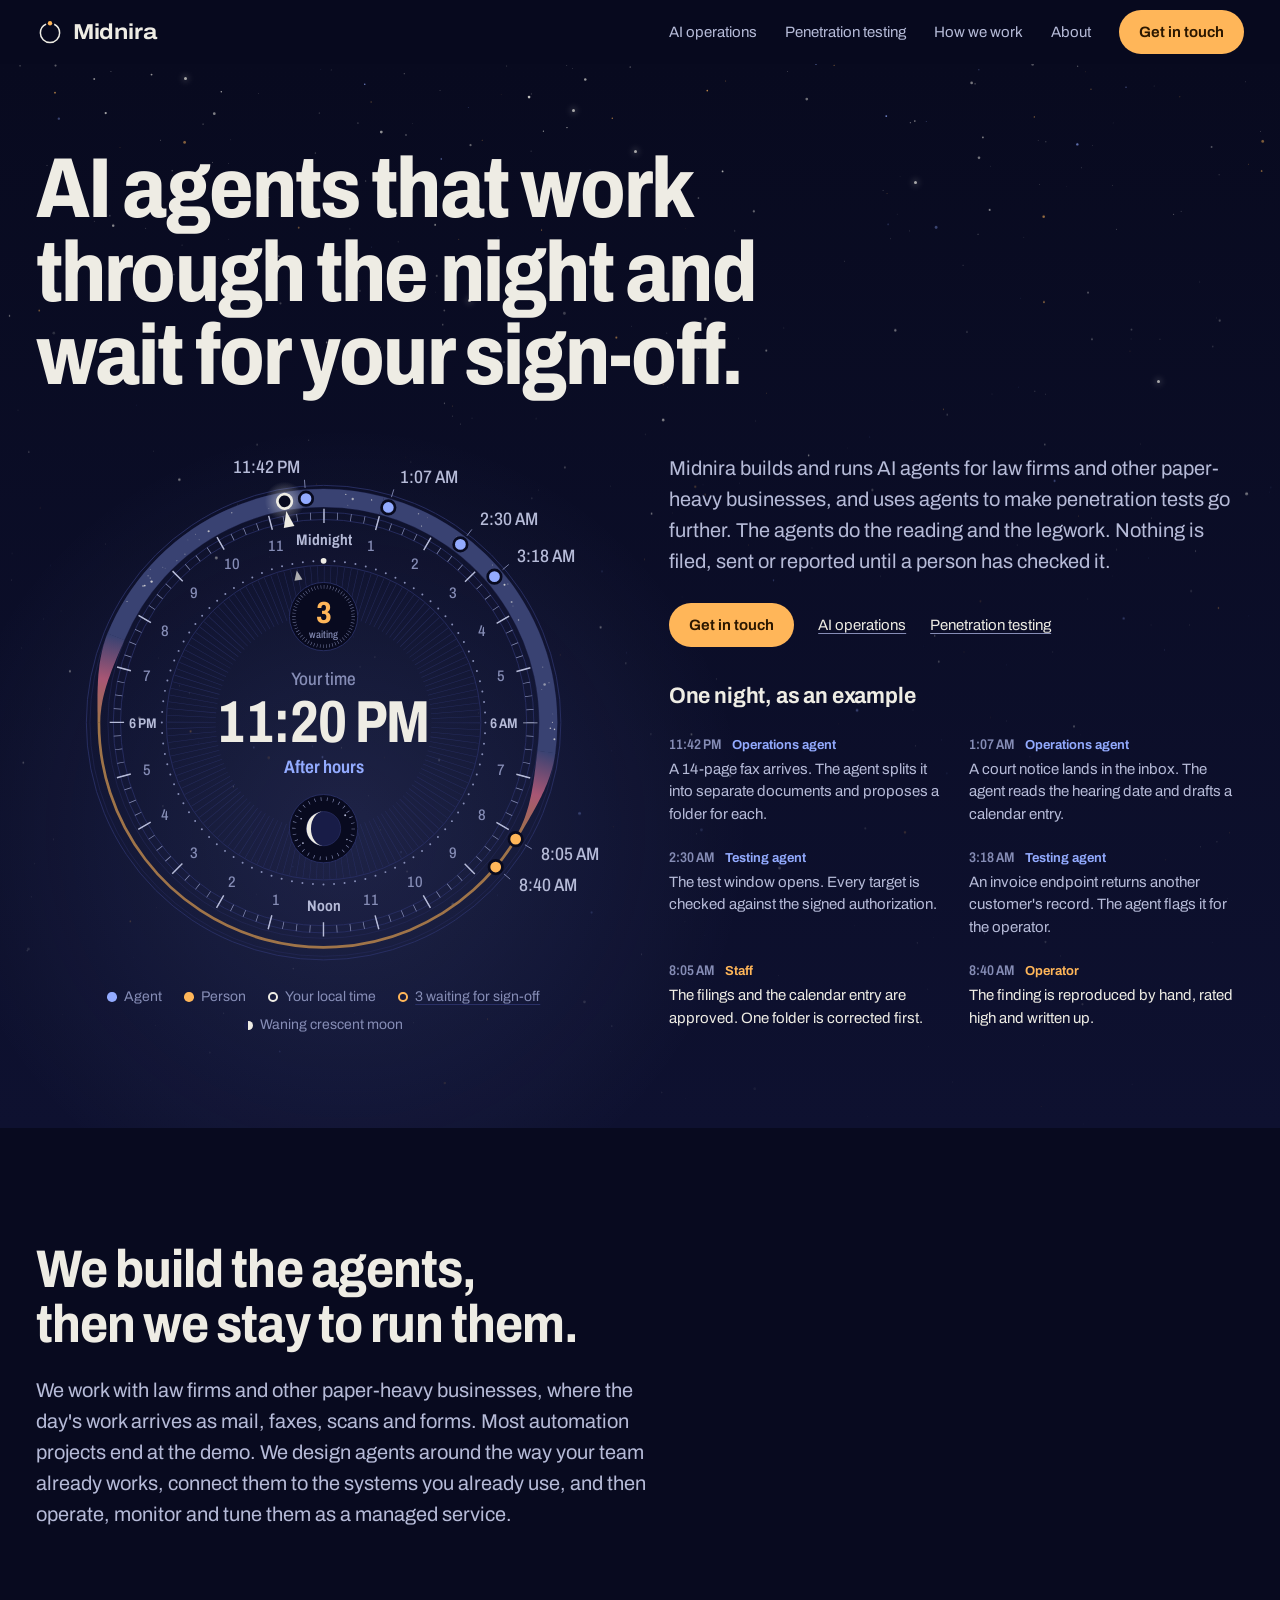
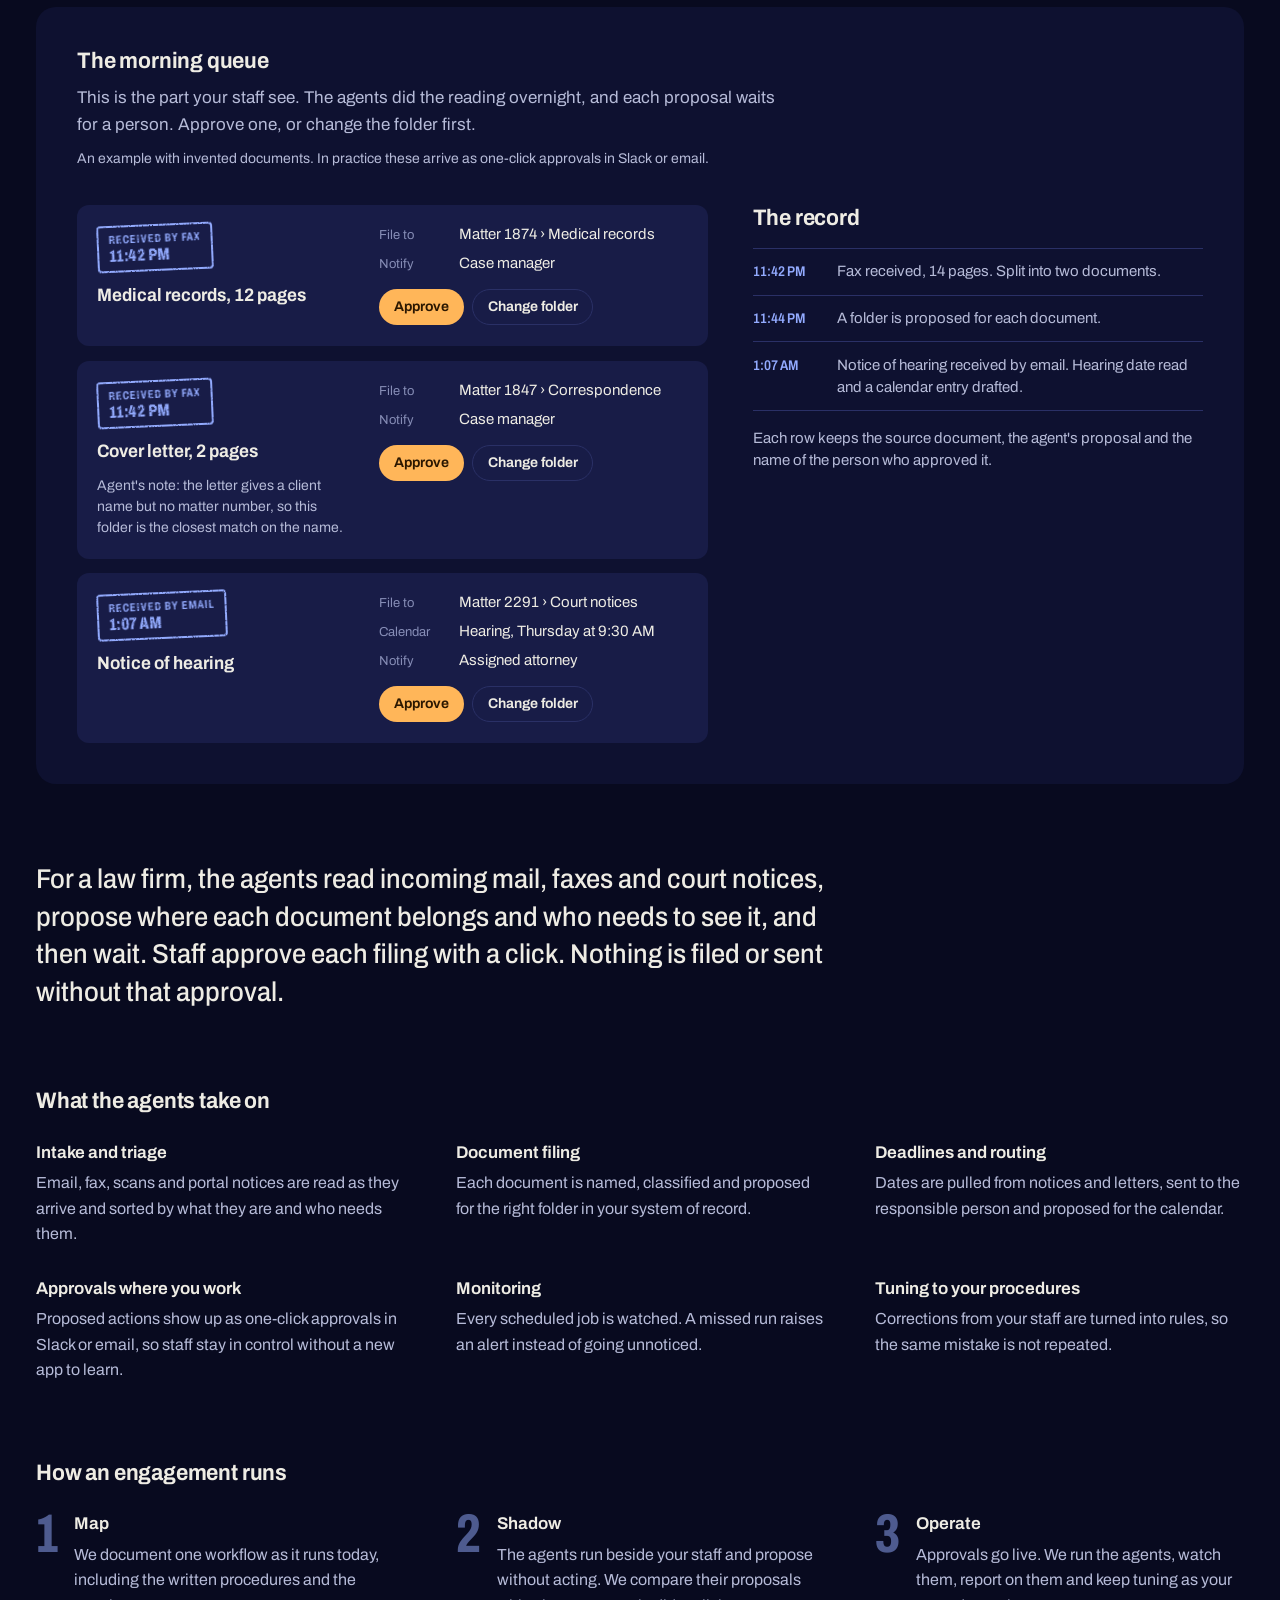
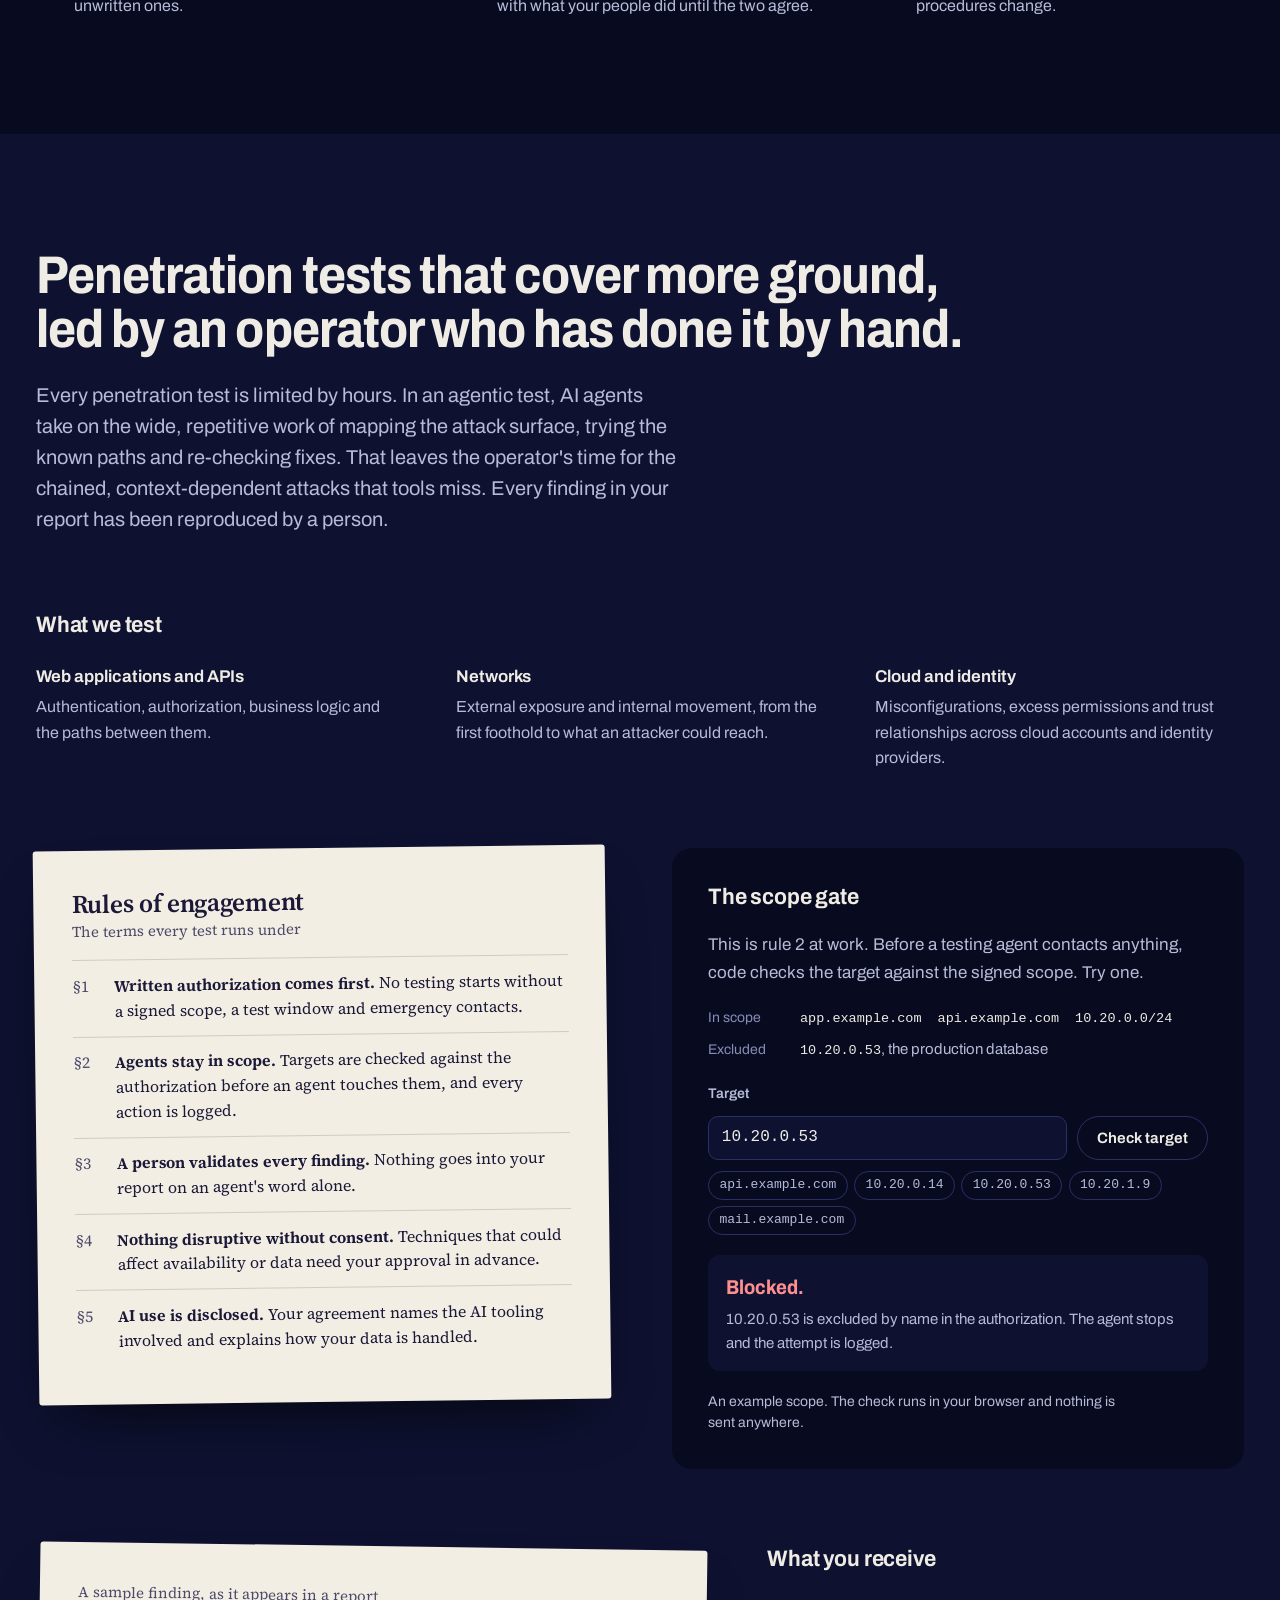
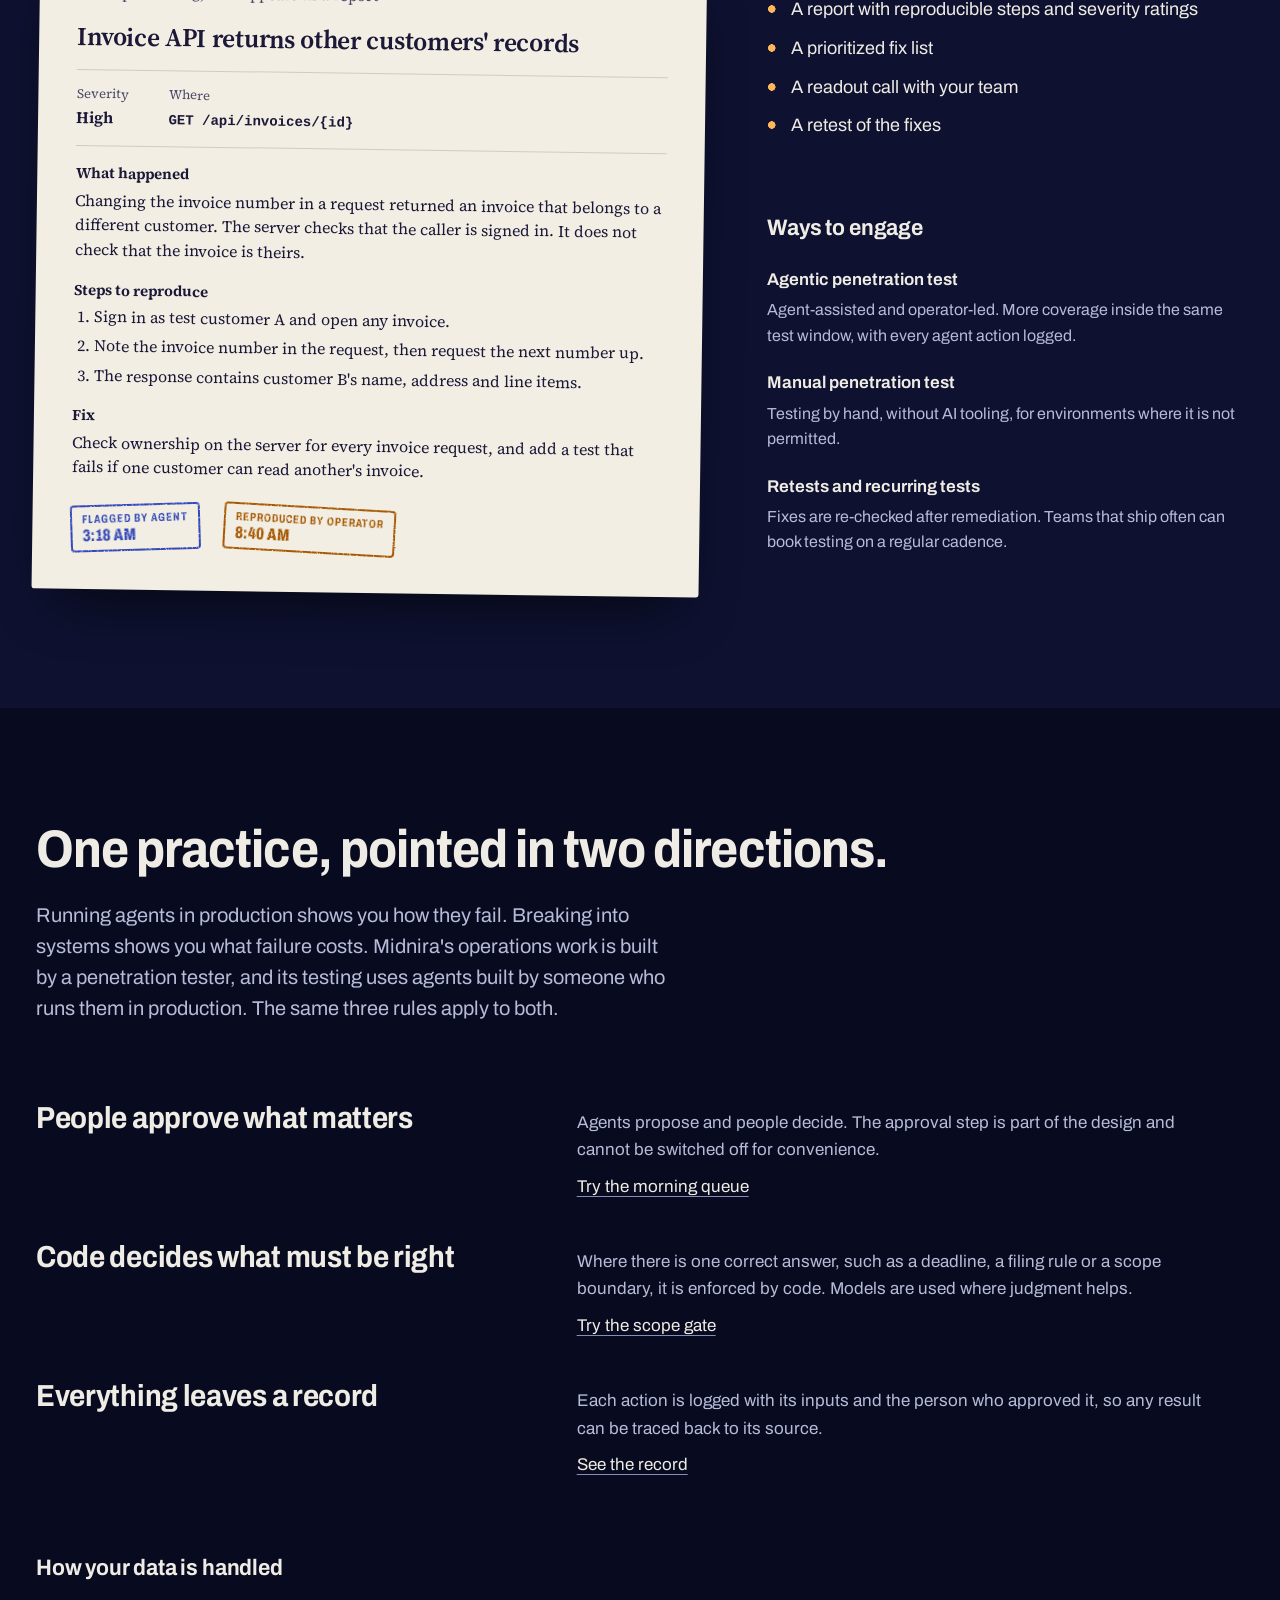
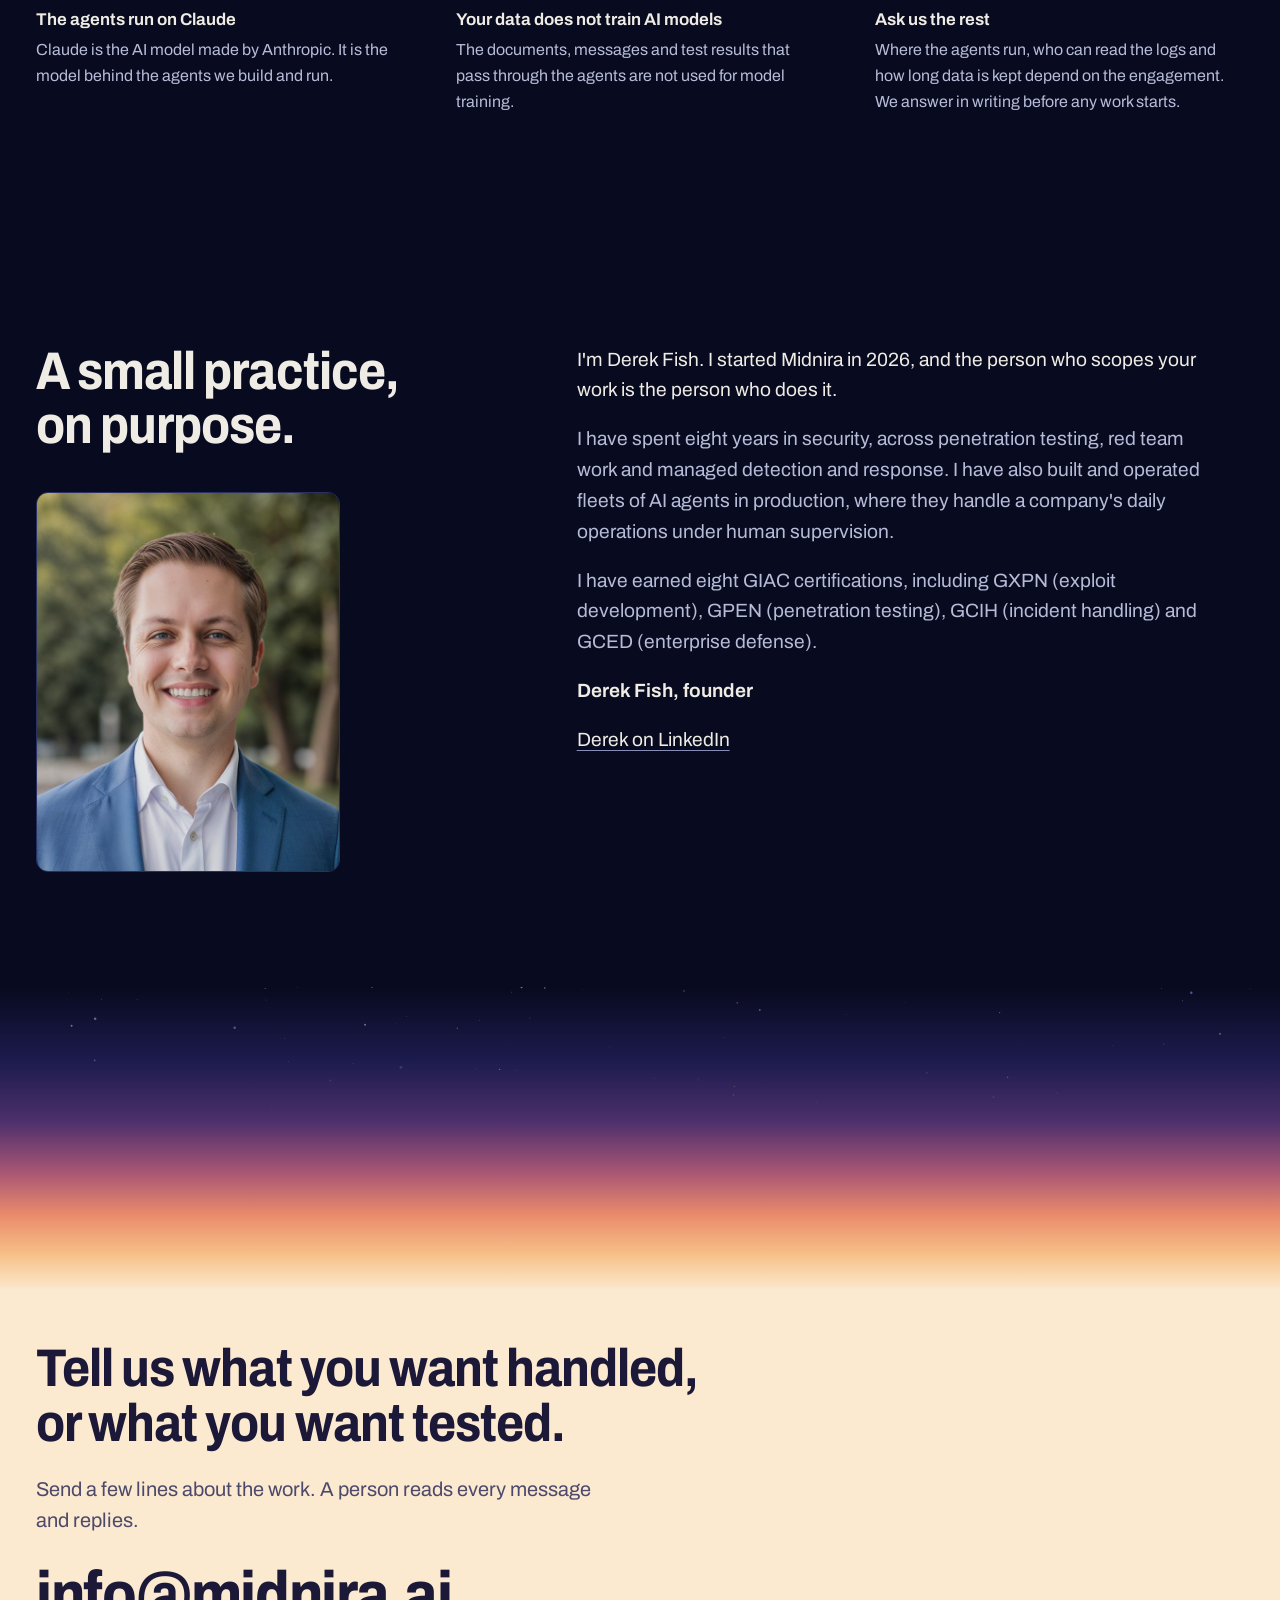
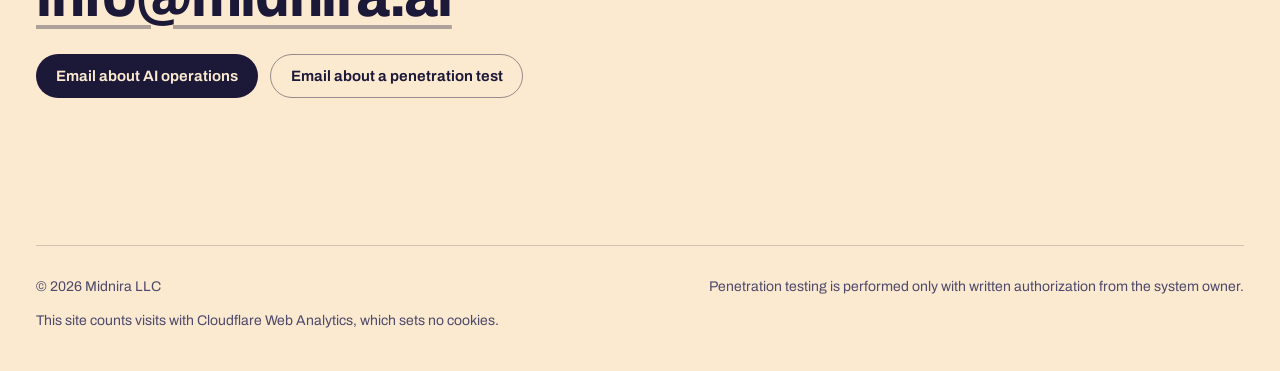
==== index.html @ ab8b031d "Add Cloudflare Web Analytics and a footer note about it The beacon sets no cookies; the footer says " ====
<!doctype html>
<html lang="en">
<head>
<meta charset="utf-8">
<meta name="viewport" content="width=device-width, initial-scale=1, viewport-fit=cover">
<title>Midnira | AI operations and penetration testing</title>
<meta name="description" content="Midnira builds and runs supervised AI agents for law firms and other paper-heavy businesses, and performs agent-assisted penetration tests led by a certified operator.">
<link rel="canonical" href="https://midnira.ai/">
<meta property="og:type" content="website">
<meta property="og:site_name" content="Midnira">
<meta property="og:title" content="Midnira | AI operations and penetration testing">
<meta property="og:description" content="Supervised AI agents that run your operations and test your defenses.">
<meta property="og:url" content="https://midnira.ai/">
<meta property="og:image" content="https://midnira.ai/og.png">
<meta name="twitter:card" content="summary_large_image">
<meta name="theme-color" content="#080A1F">
<link rel="icon" href="favicon.png" type="image/png" sizes="64x64">
<link rel="icon" href="favicon.svg" type="image/svg+xml">
<link rel="apple-touch-icon" href="apple-touch-icon.png">
<link rel="preconnect" href="https://fonts.googleapis.com">
<link rel="preconnect" href="https://fonts.gstatic.com" crossorigin>
<link rel="stylesheet" href="https://fonts.googleapis.com/css2?family=Archivo:wdth,wght@62..125,300..800&family=Source+Serif+4:opsz,wght@8..60,400..700&display=swap">
<style>
/* Layout: one night on a 24-hour dial. A poster line sits over a large dial
   that plots an example night; below it, working exhibits (a morning approval
   queue, a scope gate, a report page) show the practice instead of describing
   it. Everything is left-aligned. The page ends at dawn, on light ground.
   Blue is what agents do. Lamp amber is what people decide. Paper speaks in
   serif; everything else is one sans family whose width axis does the work. */
:root {
  color-scheme: dark;
  --night-0: #080A1F;      /* the page ground */
  --night-1: #0E1130;      /* raised bands and panels */
  --night-2: #181C47;      /* cards on a panel */
  --rule: #2A3066;         /* lines that carry structure */
  --moon: #EEECE4;         /* primary text */
  --mist: #B6BBD8;         /* running text */
  --dim: #868DB6;          /* secondary text */
  --agent: #93ABFF;        /* what agents do */
  --lamp: #FFB659;         /* what people decide */
  --lamp-hi: #FFC983;
  --lamp-ink: #2B1700;
  --ok: #7ED9B7;
  --stop: #FF8F8F;
  --paper: #F2EEE3;        /* documents */
  --ink: #1B1838;
  --ink-soft: #4D496B;
  --ink-blue: #3348B8;     /* stamp inks on paper */
  --ink-amber: #A65800;
  --dawn-1: #1C1B4D;
  --dawn-2: #4C2F6C;
  --dawn-3: #A85674;
  --dawn-4: #EA8B6B;
  --dawn-5: #F7C088;
  --day: #FBEAD0;          /* first light, where the page ends */
  --sans: "Archivo", "Helvetica Neue", Arial, system-ui, sans-serif;
  --serif: "Source Serif 4", "Iowan Old Style", "Palatino Linotype", Georgia, serif;
  --code: ui-monospace, "SF Mono", Menlo, Consolas, monospace;
}

*, *::before, *::after { box-sizing: border-box; }
[hidden] { display: none !important; }
html { -webkit-text-size-adjust: 100%; }
@media (prefers-reduced-motion: no-preference) { html { scroll-behavior: smooth; } }
body {
  margin: 0;
  background: var(--night-0);
  color: var(--moon);
  font: 400 1.0625rem/1.6 var(--sans);
  -webkit-font-smoothing: antialiased;
}
body::before {
  content: "";
  position: fixed;
  inset: 0 0 auto;
  height: env(safe-area-inset-top, 0px);
  z-index: 10;
  background: var(--night-0);
}
h1, h2, h3, h4, p, dl, dd, ol, ul, figure { margin: 0; }
ol, ul { padding: 0; list-style: none; }
h1, h2, h3 { text-wrap: balance; }
p { text-wrap: pretty; }
a { color: inherit; }
button, input, select { font: inherit; color: inherit; }
:focus-visible { outline: 2px solid var(--lamp); outline-offset: 3px; border-radius: 3px; }

.wrap {
  width: 100%;
  max-width: 78rem;
  margin-inline: auto;
  padding-left: max(20px, env(safe-area-inset-left, 0px));
  padding-right: max(20px, env(safe-area-inset-right, 0px));
}
.skip {
  position: absolute;
  left: -999rem;
  top: 0;
  z-index: 20;
  padding: .6rem 1rem;
  background: var(--lamp);
  color: var(--lamp-ink);
  font-weight: 650;
}
.skip:focus { left: max(20px, env(safe-area-inset-left, 0px)); top: calc(env(safe-area-inset-top, 0px) + .5rem); }

/* Type roles */
.poster {
  max-width: 64rem;
  font-weight: 760;
  font-stretch: 84%;
  font-size: clamp(2.7rem, 5.4vw + 1rem, 5.6rem);
  line-height: .98;
  letter-spacing: -.022em;
}
.headline {
  font-weight: 720;
  font-stretch: 88%;
  font-size: clamp(2rem, 2.7vw + 1.15rem, 3.5rem);
  line-height: 1.03;
  letter-spacing: -.018em;
}
.heading { font-weight: 680; font-stretch: 94%; font-size: 1.4rem; line-height: 1.2; letter-spacing: -.008em; }
.lede { font-size: clamp(1.0625rem, .45vw + 1rem, 1.25rem); line-height: 1.55; color: var(--mist); max-width: 40rem; }
.fine { font-size: .875rem; line-height: 1.5; color: var(--dim); }

/* Buttons */
.btn {
  display: inline-flex;
  align-items: center;
  justify-content: center;
  min-height: 2.75rem;
  padding: .55rem 1.2rem;
  border: 1.5px solid transparent;
  border-radius: 999px;
  background: none;
  font: 650 .9375rem/1.2 var(--sans);
  text-decoration: none;
  cursor: pointer;
  transition: background-color .15s, border-color .15s;
}
.btn-lamp { background: var(--lamp); color: var(--lamp-ink); }
.btn-lamp:hover { background: var(--lamp-hi); }
.btn-quiet { border-color: var(--rule); color: var(--moon); }
.btn-quiet:hover { border-color: var(--mist); }
.btn-small { min-height: 2.25rem; padding: .35rem .9rem; font-size: .875rem; }
.textlink { color: var(--moon); text-decoration: underline; text-decoration-color: var(--dim); text-underline-offset: .22em; }
.textlink:hover { text-decoration-color: var(--lamp); }
button.textlink { padding: 0; border: 0; background: none; cursor: pointer; font-size: .875rem; }

/* Header */
.site-header {
  position: sticky;
  top: env(safe-area-inset-top, 0px);
  z-index: 9;
  background: color-mix(in srgb, var(--night-0) 86%, transparent);
  -webkit-backdrop-filter: blur(10px);
  backdrop-filter: blur(10px);
}
.site-header .wrap { display: flex; align-items: center; justify-content: space-between; gap: 1.5rem; min-height: 4rem; }
.brand {
  display: inline-flex;
  align-items: center;
  gap: .55rem;
  font-size: 1.35rem;
  font-weight: 700;
  font-stretch: 112%;
  letter-spacing: -.01em;
  color: var(--moon);
  text-decoration: none;
}
.brand svg { width: 1.75rem; height: 1.75rem; flex: none; overflow: visible; }
.orbit { transform-origin: 16px 17px; }
.orbit-dot { fill: var(--lamp); }
.nav { display: flex; align-items: center; gap: 1.75rem; }
.nav a:not(.btn) { color: var(--mist); text-decoration: none; font-size: .9375rem; }
.nav a:not(.btn):hover { color: var(--moon); }
@media (max-width: 880px) { .nav a:not(.btn) { display: none; } }

/* Hero */
.hero {
  position: relative;
  isolation: isolate;
  overflow: hidden;
  background:
    radial-gradient(36rem 36rem at 27% 72%, color-mix(in srgb, var(--agent) 13%, transparent), transparent 70%),
    linear-gradient(180deg, var(--night-0) 0%, var(--night-1) 100%);
}
canvas.stars { position: absolute; inset: 0; width: 100%; height: 100%; z-index: -1; }
.twinkle {
  position: absolute;
  z-index: -1;
  width: 3px;
  height: 3px;
  border-radius: 50%;
  background: var(--moon);
  box-shadow: 0 0 6px 1px color-mix(in srgb, var(--moon) 45%, transparent);
  opacity: .7;
}
@media (prefers-reduced-motion: no-preference) {
  .twinkle { animation: twinkle var(--d, 6s) ease-in-out var(--o, 0s) infinite; }
}
@keyframes twinkle { 0%, 100% { opacity: .2; } 50% { opacity: .95; } }
.hero .wrap { display: grid; gap: clamp(2rem, 4.5vw, 3.5rem); padding-block: clamp(3rem, 6.5vw, 5.5rem) clamp(3.5rem, 7vw, 6rem); }
.hero-grid {
  display: grid;
  grid-template-columns: minmax(0, 1fr) minmax(0, 1fr);
  grid-template-areas: "dial copy" "dial log";
  grid-template-rows: auto 1fr;
  gap: 2.25rem clamp(2rem, 4.5vw, 4.5rem);
  align-items: start;
}
.hero-copy { grid-area: copy; display: grid; gap: 1.6rem; justify-items: start; }
.hero-actions { display: flex; flex-wrap: wrap; align-items: center; gap: .9rem 1.5rem; }
.jumps { display: inline-flex; flex-wrap: wrap; gap: .5rem 1.5rem; font-size: .9375rem; }

/* The night dial */
.dial-wrap { grid-area: dial; display: grid; gap: .9rem; justify-items: center; }
.dial { display: block; width: 100%; max-width: 36rem; height: auto; overflow: visible; font-family: var(--sans); }
/* The dial is drawn by tools/dial.py. From the outside in: the sky band
   (thick through the night, tapering at dusk and dawn), a quarter-hour
   track, the hour numerals, and an inner face with two small dials. */
.dial .bezel { fill: none; stroke: var(--rule); stroke-width: 1; }
.dial .guide { fill: none; stroke: color-mix(in srgb, var(--rule) 60%, transparent); stroke-width: .8; }
.dial .sky circle { fill: var(--moon); }
.dial .rail { fill: none; stroke: var(--rule); stroke-width: .9; }
.dial .ticks-quarter { fill: none; stroke: var(--dim); stroke-width: 8; stroke-dasharray: .8 14.2535; stroke-dashoffset: .4; }
.dial .ticks-hour { fill: none; stroke: var(--mist); stroke-width: 16; stroke-dasharray: 1.6 58.6139; stroke-dashoffset: .8; }
.dial .pearls { fill: none; stroke: var(--dim); stroke-width: 2.2; stroke-linecap: round; stroke-dasharray: 0 11.781; }
.dial .seconds { display: none; fill: var(--moon); transform-origin: 300px 300px; }
.dial .rays { fill: none; stroke: color-mix(in srgb, var(--rule) 75%, transparent); stroke-width: 54; stroke-dasharray: .6 5.8141; }
.dial text { fill: var(--dim); font-size: 20px; font-weight: 500; font-stretch: 82%; }
.dial .hours text { font-size: 17px; font-variant-numeric: tabular-nums; }
.dial .hours .cardinal { fill: var(--mist); font-weight: 650; }
.dial .hours .side { font-size: 15.5px; }
.dial .sub-face { fill: var(--night-0); stroke: var(--rule); stroke-width: 1; }
.dial .sub-ticks { fill: none; stroke: var(--dim); stroke-width: 4; }
.dial .sub-ticks-count { stroke-dasharray: .5 2.9558; }
.dial .sub-ticks-moon { stroke-dasharray: .7 6.2115; }
.dial .dial-count { fill: var(--lamp); font-size: 34px; font-weight: 740; font-stretch: 80%; font-variant-numeric: tabular-nums; }
.dial .sub-label { font-size: 11.5px; }
.dial .moon-dark { fill: var(--night-2); stroke: var(--rule); stroke-width: .8; }
.dial .moon-lit { fill: var(--moon); }
.dial .moon-star { fill: var(--mist); }
.dial .lead { stroke: var(--dim); stroke-width: 1; }
.dial .dial-time { fill: var(--moon); font-size: 66px; font-weight: 720; font-stretch: 76%; letter-spacing: -.01em; font-variant-numeric: tabular-nums; }
.dial .dial-state { font-weight: 650; }
.dial .dial-state.is-night { fill: var(--agent); }
.dial .dial-state.is-day { fill: var(--lamp); }
.dial .now path { fill: var(--moon); }
.dial .now-glow { fill: url(#dial-glow); }
.dial .now-bead { fill: var(--night-0); stroke: var(--moon); stroke-width: 3; }
.dial .mark { cursor: pointer; }
.dial .mark .hit { fill: transparent; }
.dial .mark .dot { stroke: var(--night-0); stroke-width: 3; transform-box: fill-box; transform-origin: center; transition: transform .15s; }
.dial .mark.by-agent .dot { fill: var(--agent); }
.dial .mark.by-person .dot { fill: var(--lamp); }
.dial .mark text { fill: var(--mist); font-variant-numeric: tabular-nums; }
.dial .mark.is-on .dot { transform: scale(1.55); }
.dial .mark.is-on text { fill: var(--moon); }
.legend { display: flex; flex-wrap: wrap; justify-content: center; gap: .4rem 1.4rem; font-size: .875rem; color: var(--dim); }
.legend > * { display: inline-flex; align-items: center; gap: .45rem; color: inherit; }
.legend > *::before { content: ""; flex: none; width: .6rem; height: .6rem; border-radius: 50%; background: var(--agent); }
.legend .k-person::before { background: var(--lamp); }
.legend .k-now::before { background: none; border: 2px solid var(--moon); }
.legend .k-wait::before { background: none; border: 2px solid var(--lamp); }
.legend .k-moon::before { background: linear-gradient(90deg, var(--night-2) 50%, var(--moon) 50%); }
.legend a { text-decoration: underline; text-decoration-color: var(--rule); text-underline-offset: .2em; }
.legend a:hover { color: var(--moon); }
@media (prefers-reduced-motion: no-preference) {
  .dial .sweep { stroke-dasharray: 1570.8; animation: sweep 1.8s cubic-bezier(.3, .1, .2, 1) both; }
  .dial .seconds { display: inline; animation: orbit 60s linear infinite; }
  .dial .mark, .nightlog li { animation: arrive .45s ease-out both; animation-delay: calc(.35s + var(--i) * .22s); }
}
@keyframes sweep { from { stroke-dashoffset: 1570.8; } }
@keyframes orbit { to { transform: rotate(360deg); } }
@keyframes arrive { from { opacity: 0; } }

/* The example night, as a list beside the dial */
.nightlog { grid-area: log; display: grid; gap: .9rem; }
.nightlog ol { display: grid; grid-template-columns: repeat(2, minmax(0, 1fr)); gap: .15rem 1.6rem; }
.nightlog li, .record li { display: grid; gap: .1rem .7rem; align-items: baseline; }
.nightlog li { grid-template-columns: auto minmax(0, 1fr); align-content: start; margin-inline: -.7rem; padding: .6rem .7rem; border-radius: 10px; transition: background-color .15s; }
.nightlog li > div { display: contents; }
.nightlog li p { grid-column: 1 / -1; }
.record li { grid-template-columns: 4.6rem minmax(0, 1fr); }
.nightlog li.is-on { background: color-mix(in srgb, var(--night-2) 75%, transparent); }
.nightlog time, .record time { font-size: .875rem; font-weight: 600; font-stretch: 82%; color: var(--dim); font-variant-numeric: tabular-nums; white-space: nowrap; }
.nightlog p, .record p { font-size: .9375rem; line-height: 1.5; color: var(--mist); }
.who { display: block; font-size: .8125rem; font-weight: 650; color: var(--agent); }
.by-person .who { color: var(--lamp); }
.nightlog .by-person p, .record .by-person p { color: var(--moon); }

/* Bands */
.band { padding-block: clamp(4.5rem, 9vw, 8rem); scroll-margin-top: 4rem; }
.band-raised { background: var(--night-1); }
.flow { display: grid; gap: clamp(3rem, 6vw, 5rem); }
.head { display: grid; gap: 1.4rem; max-width: 58rem; }
.block { display: grid; gap: 1.5rem; min-width: 0; }
.split { display: grid; grid-template-columns: minmax(0, 1fr) minmax(0, 1fr); gap: 3rem clamp(2rem, 5vw, 4.5rem); align-items: start; }
.split-wide-left { grid-template-columns: minmax(0, 7fr) minmax(0, 5fr); }
.split-wide-right { grid-template-columns: minmax(0, 5fr) minmax(0, 7fr); }

.takes { display: grid; grid-template-columns: repeat(3, minmax(0, 1fr)); gap: 1.75rem clamp(1.5rem, 4vw, 3.5rem); }
.pairs { display: grid; gap: 1.3rem; }
.takes dt, .pairs dt { font-weight: 650; color: var(--moon); }
.takes dd, .pairs dd { margin-top: .25rem; color: var(--mist); font-size: 1rem; }

/* Exhibit: the morning queue */
.exhibit {
  display: grid;
  gap: clamp(1.5rem, 3vw, 2.25rem);
  padding: clamp(1.25rem, 3.2vw, 2.75rem);
  border-radius: 20px;
  background: var(--night-1);
  scroll-margin-top: 5rem;
}
.exhibit-head { display: grid; gap: .6rem; max-width: 44rem; }
.exhibit-head p { color: var(--mist); }
.queue { display: grid; grid-template-columns: minmax(0, 7fr) minmax(0, 5fr); gap: 2rem clamp(1.5rem, 3.5vw, 3rem); align-items: start; }
.cards { display: grid; gap: .9rem; }
.card {
  display: grid;
  grid-template-columns: minmax(0, 5fr) minmax(0, 6fr);
  gap: 1rem 1.5rem;
  align-items: start;
  padding: 1.2rem 1.25rem 1.3rem;
  border-radius: 12px;
  background: var(--night-2);
}
.card-doc { display: grid; gap: .8rem; justify-items: start; }
.card-doc h4 { font-size: 1.125rem; font-weight: 680; font-stretch: 94%; line-height: 1.25; }
.card-doc .fine { color: var(--mist); }
.card-plan { display: grid; gap: .9rem; justify-items: start; }
.proposal { display: grid; gap: .45rem; width: 100%; }
.proposal > div { display: grid; grid-template-columns: 4.4rem minmax(0, 1fr); gap: .6rem; align-items: baseline; }
.proposal dt { font-size: .8125rem; color: var(--dim); }
.proposal dd { font-size: .9375rem; line-height: 1.4; color: var(--moon); min-width: 0; overflow-wrap: anywhere; }
.proposal select { width: 100%; padding: .35rem .5rem; border: 1.5px solid var(--rule); border-radius: 6px; background: var(--night-0); font-size: .9375rem; }
.card-actions { display: flex; flex-wrap: wrap; gap: .5rem; }
.card.is-done { background: color-mix(in srgb, var(--night-2) 55%, var(--night-1)); }

/* Stamps: the office's own way of saying when and who */
.stamp {
  display: inline-grid;
  justify-items: start;
  width: max-content;
  max-width: 100%;
  padding: .36rem .6rem .3rem;
  border: 2px solid currentColor;
  border-radius: 4px;
  color: var(--agent);
  font: 700 .72rem/1.15 var(--sans);
  font-stretch: 72%;
  letter-spacing: .09em;
  text-transform: uppercase;
  transform: rotate(-2.5deg);
  filter: url(#ink);
}
.stamp b { font-size: 1.05rem; font-weight: 800; letter-spacing: .03em; }
.stamp-lamp { color: var(--lamp); transform: rotate(2.5deg); }
@media (prefers-reduced-motion: no-preference) {
  .approved:not([hidden]) { animation: thud .2s ease-out both; }
}
@keyframes thud { from { opacity: 0; transform: rotate(2.5deg) scale(1.7); } }

.record { display: grid; gap: 1rem; justify-items: start; scroll-margin-top: 5rem; }
.record ol { width: 100%; }
.record ol { display: grid; }
.record li { padding: .7rem 0; border-top: 1px solid var(--rule); }
.record li:last-child { border-bottom: 1px solid var(--rule); }
.record .by-agent time { color: var(--agent); }
.record .by-person time { color: var(--lamp); }

.fieldnote { max-width: 50rem; font-size: clamp(1.25rem, .9vw + 1.05rem, 1.7rem); font-weight: 500; font-stretch: 92%; line-height: 1.38; color: var(--moon); }

/* A real sequence, so it is numbered */
.steps { display: grid; grid-template-columns: repeat(3, minmax(0, 1fr)); gap: 2rem clamp(1.5rem, 4vw, 3.5rem); counter-reset: step; }
.steps li { counter-increment: step; display: grid; grid-template-columns: auto minmax(0, 1fr); gap: 0 1rem; }
.steps li::before { content: counter(step); grid-row: span 2; font-size: 3.4rem; font-weight: 760; font-stretch: 70%; line-height: .9; color: color-mix(in srgb, var(--agent) 50%, var(--night-0)); }
.steps h4 { font-size: 1.0625rem; font-weight: 650; }
.steps p { margin-top: .25rem; color: var(--mist); font-size: 1rem; }

/* Paper: the documents a test starts and ends with */
.paper {
  position: relative;
  display: grid;
  gap: 1.1rem;
  padding: clamp(1.4rem, 3.2vw, 2.4rem);
  border-radius: 3px;
  background: var(--paper);
  color: var(--ink);
  font: 400 1rem/1.55 var(--serif);
  box-shadow: 0 30px 60px -28px rgb(0 0 0 / .75);
  scroll-margin-top: 5rem;
}
.paper :focus-visible { outline-color: var(--ink); }
.paper h3 { font: 620 1.6rem/1.18 var(--serif); letter-spacing: -.012em; }
.paper h4 { font: 650 .9375rem/1.3 var(--serif); margin-bottom: .3rem; }
.paper .sub { font-size: .9375rem; color: var(--ink-soft); }
.paper strong { font-weight: 650; }
.paper code { font-family: var(--code); font-size: .875em; overflow-wrap: anywhere; }
.paper .stamp { color: var(--ink-blue); }
.paper .stamp-lamp { color: var(--ink-amber); }
.clauses { display: grid; counter-reset: clause; }
.clauses li { counter-increment: clause; display: grid; grid-template-columns: 2.1rem minmax(0, 1fr); gap: .5rem; padding: .8rem 0; border-top: 1px solid color-mix(in srgb, var(--ink) 16%, transparent); }
.clauses li::before { content: "\00A7" counter(clause); color: var(--ink-soft); font-variant-numeric: tabular-nums; }
.facts { display: flex; flex-wrap: wrap; gap: .5rem 2.5rem; padding-block: .9rem; border-block: 1px solid color-mix(in srgb, var(--ink) 16%, transparent); }
.facts dt { font-size: .8125rem; color: var(--ink-soft); }
.facts dd { font-weight: 650; }
.repro { display: grid; gap: .3rem; padding-left: 1.3rem; list-style: decimal; }
.stamps { display: flex; flex-wrap: wrap; gap: .9rem 1.4rem; padding-top: .4rem; }
@media (min-width: 901px) {
  .tilt-l { transform: rotate(-.7deg); }
  .tilt-r { transform: rotate(.8deg); }
}

/* Exhibit: the scope gate */
.gate { display: grid; gap: 1.3rem; padding: clamp(1.25rem, 3vw, 2.25rem); border-radius: 20px; background: var(--night-0); scroll-margin-top: 5rem; }
.gate > p { color: var(--mist); }
.gate code { font-family: var(--code); font-size: .9em; color: var(--moon); }
.scope-list { display: grid; gap: .5rem; }
.scope-list > div { display: grid; grid-template-columns: 5rem minmax(0, 1fr); gap: .75rem; align-items: baseline; }
.scope-list dt { font-size: .875rem; color: var(--dim); }
.scope-list dd { display: flex; flex-wrap: wrap; gap: .2rem 1rem; color: var(--mist); font-size: .9375rem; }
.gate form { display: grid; gap: .7rem; }
.gate label { font-size: .875rem; font-weight: 600; color: var(--mist); }
.gate-row { display: flex; flex-wrap: wrap; gap: .6rem; }
.gate input {
  flex: 1 1 12rem;
  min-width: 0;
  min-height: 2.75rem;
  padding: .5rem .8rem;
  border: 1.5px solid var(--rule);
  border-radius: 10px;
  background: var(--night-1);
  font: 400 1rem/1.2 var(--code);
}
.presets { display: flex; flex-wrap: wrap; gap: .4rem; }
.presets button { padding: .3rem .65rem; border: 1.5px solid var(--rule); border-radius: 999px; background: none; font: 400 .8125rem/1.3 var(--code); color: var(--mist); cursor: pointer; }
.presets button:hover { border-color: var(--mist); color: var(--moon); }
.verdict { display: grid; gap: .2rem; padding: 1rem 1.1rem; border-radius: 12px; background: var(--night-1); overflow-wrap: anywhere; }
.verdict strong { font-size: 1.25rem; font-weight: 720; font-stretch: 90%; }
.verdict span { color: var(--mist); font-size: .9375rem; }
.verdict[data-state="allowed"] strong { color: var(--ok); }
.verdict[data-state="blocked"] strong { color: var(--stop); }

.gets { display: grid; gap: .85rem; font-size: 1.125rem; line-height: 1.4; color: var(--moon); }
.gets li { padding-left: 1.5rem; background: radial-gradient(circle at .3rem .75rem, var(--lamp) 0 .22rem, transparent .25rem) no-repeat; }

/* How we work */
.rules { display: grid; gap: clamp(1.75rem, 3.5vw, 2.5rem); }
.rules > div { display: grid; grid-template-columns: minmax(0, 5fr) minmax(0, 7fr); gap: .5rem clamp(2rem, 5vw, 4.5rem); align-items: baseline; }
.rules dt { font-weight: 700; font-stretch: 90%; font-size: clamp(1.4rem, 1.2vw + 1.05rem, 1.9rem); line-height: 1.15; letter-spacing: -.01em; }
.rules dd { display: grid; gap: .6rem; justify-items: start; color: var(--mist); max-width: 40rem; }

.letter { display: grid; gap: 1.15rem; max-width: 40rem; font-size: clamp(1.0625rem, .4vw + 1rem, 1.2rem); line-height: 1.6; color: var(--mist); }
.letter p:first-child { color: var(--moon); }
.letter .sign { color: var(--moon); font-weight: 650; }
.about-head { display: grid; gap: clamp(1.75rem, 3vw, 2.5rem); justify-items: start; }
.portrait { display: block; width: min(100%, 19rem); height: auto; aspect-ratio: 4 / 5; object-fit: cover; border: 1px solid var(--rule); border-radius: 12px; background: var(--night-2); }

/* Dawn, then day */
.dawn {
  position: relative;
  isolation: isolate;
  height: clamp(11rem, 24vw, 19rem);
  background: linear-gradient(180deg, var(--night-0) 0%, var(--dawn-1) 24%, var(--dawn-2) 44%, var(--dawn-3) 61%, var(--dawn-4) 75%, var(--dawn-5) 88%, var(--day) 100%);
}
.day { background: var(--day); color: var(--ink); }
.day :focus-visible { outline-color: var(--ink); }
.day .band { padding-block: clamp(2rem, 4vw, 3.5rem) clamp(4.5rem, 9vw, 7.5rem); }
.day .lede { color: var(--ink-soft); }
.email {
  justify-self: start;
  font-weight: 740;
  font-stretch: 86%;
  font-size: clamp(1.9rem, 4vw + .8rem, 4rem);
  line-height: 1.1;
  letter-spacing: -.02em;
  color: var(--ink);
  text-decoration: underline;
  text-decoration-thickness: .06em;
  text-underline-offset: .14em;
  text-decoration-color: color-mix(in srgb, var(--ink) 35%, transparent);
  overflow-wrap: anywhere;
}
.email:hover { text-decoration-color: var(--ink); }
.actions { display: flex; flex-wrap: wrap; gap: .75rem; }
.btn-ink { background: var(--ink); color: var(--day); }
.btn-ink:hover { background: color-mix(in srgb, var(--ink) 86%, var(--dawn-3)); }
.btn-ink-quiet { border-color: color-mix(in srgb, var(--ink) 45%, transparent); color: var(--ink); }
.btn-ink-quiet:hover { border-color: var(--ink); }
.site-footer { padding-block: 2rem 2.5rem; color: var(--ink-soft); font-size: .875rem; }
.site-footer .wrap { display: flex; flex-wrap: wrap; align-items: baseline; justify-content: space-between; gap: .75rem 2rem; }
.site-footer .wrap::before { content: ""; flex: 0 0 100%; border-top: 1px solid color-mix(in srgb, var(--ink) 18%, transparent); margin-bottom: 1.1rem; }
.site-footer p { max-width: 34rem; }
.site-footer .footnote { flex: 0 0 100%; max-width: none; }

@media (max-width: 1080px) {
  .takes { grid-template-columns: repeat(2, minmax(0, 1fr)); }
  .card { grid-template-columns: minmax(0, 1fr); }
}
@media (max-width: 900px) {
  .hero-grid { grid-template-columns: minmax(0, 1fr); grid-template-areas: "copy" "dial" "log"; grid-template-rows: none; }
  .split, .split-wide-left, .split-wide-right, .queue { grid-template-columns: minmax(0, 1fr); }
  .rules > div { grid-template-columns: minmax(0, 1fr); }
  .steps { grid-template-columns: minmax(0, 1fr); }
  .portrait { width: min(100%, 14rem); }
}
@media (max-width: 640px) {
  .nightlog ol { grid-template-columns: minmax(0, 1fr); }
  .takes { grid-template-columns: minmax(0, 1fr); }
}
</style>
</head>
<body>
<a class="skip" href="#main">Skip to content</a>

<svg width="0" height="0" style="position:absolute" aria-hidden="true" focusable="false">
  <filter id="ink" x="-4%" y="-12%" width="108%" height="124%" color-interpolation-filters="sRGB">
    <feTurbulence type="fractalNoise" baseFrequency=".8" numOctaves="2" seed="7" result="grain"/>
    <feDisplacementMap in="SourceGraphic" in2="grain" scale="1.3" result="rough"/>
    <feColorMatrix in="grain" type="matrix" values="0 0 0 0 0  0 0 0 0 0  0 0 0 0 0  0 0 0 -4 3.3" result="wear"/>
    <feComposite in="rough" in2="wear" operator="in"/>
  </filter>
</svg>

<header class="site-header">
  <div class="wrap">
    <a class="brand" href="#top" aria-label="Midnira, back to top">
      <svg viewBox="0 0 32 32" aria-hidden="true"><g class="orbit"><circle cx="16" cy="17" r="11" fill="none" stroke="currentColor" stroke-width="1.7" stroke-dasharray="59.1 10" stroke-dashoffset="-5" transform="rotate(-90 16 17)"/><circle class="orbit-dot" cx="16" cy="6" r="2.5"/></g></svg>
      Midnira
    </a>
    <nav class="nav" aria-label="Sections">
      <a href="#operations">AI operations</a>
      <a href="#pentest">Penetration testing</a>
      <a href="#method">How we work</a>
      <a href="#about">About</a>
      <a class="btn btn-lamp" href="#contact">Get in touch</a>
    </nav>
  </div>
</header>

<main id="main">
  <section class="hero" id="top" aria-labelledby="hero-title">
    <canvas class="stars" data-seed="4127" aria-hidden="true"></canvas>
    <div class="wrap">
      <h1 class="poster" id="hero-title">AI agents that work through the night and wait for your sign-off.</h1>

      <div class="hero-grid">
        <div class="hero-copy">
          <p class="lede">Midnira builds and runs AI agents for law firms and other paper-heavy businesses, and uses agents to make penetration tests go further. The agents do the reading and the legwork. Nothing is filed, sent or reported until a person has checked it.</p>
          <div class="hero-actions">
            <a class="btn btn-lamp" href="#contact">Get in touch</a>
            <span class="jumps">
              <a class="textlink" href="#operations">AI operations</a>
              <a class="textlink" href="#pentest">Penetration testing</a>
            </span>
          </div>
        </div>

        <figure class="dial-wrap">
          <!-- dial:start (generated by tools/dial.py) -->
            <svg class="dial" viewBox="-20 0 640 576" role="img" aria-labelledby="dial-title dial-desc">
              <title id="dial-title">One example night on a 24-hour dial</title>
              <desc id="dial-desc">Midnight is at the top. Four agent events fall between 11:42 PM and 3:18 AM, and two decisions by people follow at 8:05 and 8:40 AM. A marker shows your local time. Two small dials show how many proposals are waiting for sign-off and the current phase of the moon.</desc>
              <defs>
                <mask id="dial-sweep" maskUnits="userSpaceOnUse" x="0" y="0" width="600" height="600"><circle class="sweep" cx="300" cy="300" r="250" fill="none" stroke="#fff" stroke-width="44" transform="rotate(180 300 300)"/></mask>
                <radialGradient id="dial-glow"><stop offset="0" stop-color="#EEECE4" stop-opacity=".5"/><stop offset="1" stop-color="#EEECE4" stop-opacity="0"/></radialGradient>
                <linearGradient id="dial-dusk" gradientUnits="userSpaceOnUse" x1="50" y1="300" x2="69" y2="204.3"><stop offset="0" stop-color="#9F7449"/><stop offset=".5" stop-color="#A85674"/><stop offset="1" stop-color="#394272"/></linearGradient>
                <linearGradient id="dial-dawn" gradientUnits="userSpaceOnUse" x1="547.9" y1="332.6" x2="516.5" y2="425"><stop offset="0" stop-color="#394272"/><stop offset=".5" stop-color="#A85674"/><stop offset="1" stop-color="#9F7449"/></linearGradient>
              </defs>
              <circle class="bezel" cx="300" cy="300" r="264"/>
              <circle class="guide" cx="300" cy="300" r="260"/>
              <circle class="guide" cx="300" cy="300" r="240"/>
              <g class="sky" mask="url(#dial-sweep)" fill="none">
                <path d="M 68.9 204.6 A 250 250 0 0 1 364.7 58.5" stroke="#394272" stroke-width="20"/>
                <path d="M 364.7 58.5 A 250 250 0 0 1 547.8 332.9" stroke="#394272" stroke-width="20"/>
                <path d="M 516.6 424.8 A 250 250 0 0 1 50 299.7" stroke="#9F7449" stroke-width="3"/>
                <path d="M 48.5 300 L 48.5 296.5 L 48.5 292.9 L 48.5 289.4 L 48.4 285.9 L 48.4 282.3 L 48.4 278.8 L 48.4 275.2 L 48.4 271.7 L 48.4 268.1 L 48.5 264.5 L 48.6 260.9 L 48.8 257.3 L 48.9 253.7 L 49.2 250.1 L 49.4 246.5 L 49.8 242.9 L 50.2 239.3 L 50.6 235.7 L 51.2 232.1 L 51.8 228.5 L 52.5 224.9 L 53.2 221.3 L 54.1 217.8 L 55 214.3 L 56.1 210.8 L 57.2 207.3 L 58.4 203.9 L 59.8 200.5 L 78.3 208.2 L 77 211.3 L 75.7 214.4 L 74.3 217.5 L 73 220.6 L 71.7 223.7 L 70.4 226.8 L 69.1 229.9 L 67.8 233.1 L 66.5 236.3 L 65.2 239.4 L 64 242.6 L 62.8 245.9 L 61.6 249.1 L 60.4 252.3 L 59.4 255.6 L 58.3 258.9 L 57.3 262.3 L 56.4 265.6 L 55.5 269 L 54.7 272.4 L 54 275.8 L 53.4 279.2 L 52.8 282.6 L 52.4 286.1 L 52 289.6 L 51.7 293 L 51.6 296.5 L 51.5 300 Z" fill="url(#dial-dusk)"/>
                <path d="M 557.8 333.9 L 557.2 337.5 L 556.6 341.1 L 555.9 344.7 L 555 348.2 L 554.1 351.8 L 553 355.3 L 551.9 358.7 L 550.7 362.2 L 549.5 365.6 L 548.1 369 L 546.7 372.3 L 545.3 375.7 L 543.7 378.9 L 542.2 382.2 L 540.6 385.4 L 538.9 388.7 L 537.3 391.8 L 535.5 395 L 533.8 398.1 L 532.1 401.2 L 530.3 404.3 L 528.5 407.4 L 526.7 410.5 L 524.9 413.6 L 523.1 416.6 L 521.4 419.7 L 519.6 422.7 L 517.8 425.7 L 515.2 424.2 L 516.9 421.2 L 518.5 418.1 L 520 415 L 521.4 411.8 L 522.7 408.6 L 524 405.3 L 525.1 402 L 526.2 398.7 L 527.2 395.4 L 528.2 392 L 529 388.7 L 529.8 385.3 L 530.6 381.9 L 531.3 378.5 L 531.9 375.1 L 532.5 371.7 L 533.1 368.3 L 533.6 364.9 L 534.1 361.6 L 534.6 358.2 L 535 354.8 L 535.5 351.4 L 535.9 348.1 L 536.3 344.7 L 536.7 341.4 L 537.1 338 L 537.5 334.7 L 537.9 331.3 Z" fill="url(#dial-dawn)"/>
                <circle cx="332.4" cy="51.2" r="1.3" opacity="0.6"/>
                <circle cx="370.3" cy="58.7" r="0.5" opacity="0.6"/>
                <circle cx="448.3" cy="93.3" r="0.5" opacity="0.5"/>
                <circle cx="104.7" cy="136.6" r="0.9" opacity="0.3"/>
                <circle cx="556.9" cy="307.5" r="0.9" opacity="0.7"/>
                <circle cx="145.7" cy="112.6" r="0.8" opacity="0.3"/>
                <circle cx="161.5" cy="96.6" r="0.5" opacity="0.6"/>
                <circle cx="324.7" cy="46.1" r="0.7" opacity="0.7"/>
                <circle cx="365.2" cy="56.1" r="0.7" opacity="0.5"/>
                <circle cx="556.8" cy="318.5" r="1.1" opacity="0.7"/>
                <circle cx="239" cy="61.8" r="0.6" opacity="0.3"/>
                <circle cx="509.2" cy="165.9" r="1.1" opacity="0.5"/>
                <circle cx="555" cy="290.3" r="0.5" opacity="0.4"/>
                <circle cx="545.9" cy="257.7" r="1.4" opacity="0.5"/>
                <circle cx="99.1" cy="148" r="1" opacity="0.5"/>
                <circle cx="108.6" cy="143.1" r="1.3" opacity="0.8"/>
                <circle cx="123.7" cy="128.2" r="0.5" opacity="0.3"/>
                <circle cx="516.9" cy="185.8" r="0.8" opacity="0.6"/>
                <circle cx="157.6" cy="90.3" r="0.5" opacity="0.7"/>
                <circle cx="121.1" cy="127.1" r="0.5" opacity="0.5"/>
                <circle cx="554.6" cy="299.5" r="0.6" opacity="0.8"/>
                <circle cx="172.1" cy="87.1" r="1.2" opacity="0.7"/>
                <circle cx="107.1" cy="129.6" r="0.5" opacity="0.5"/>
                <circle cx="510.7" cy="170.2" r="0.6" opacity="0.3"/>
                <circle cx="107.1" cy="139.1" r="0.6" opacity="0.7"/>
                <circle cx="276.5" cy="51.8" r="1.3" opacity="0.6"/>
                <circle cx="415.4" cy="72.1" r="0.5" opacity="0.4"/>
                <circle cx="550.8" cy="255.5" r="0.6" opacity="0.4"/>
                <circle cx="505.1" cy="145.8" r="0.5" opacity="0.9"/>
                <circle cx="543.8" cy="238.2" r="0.7" opacity="0.4"/>
                <circle cx="81.3" cy="165.2" r="0.6" opacity="0.7"/>
                <circle cx="197.8" cy="66.5" r="0.8" opacity="0.5"/>
                <circle cx="149" cy="96.7" r="0.5" opacity="0.4"/>
                <circle cx="405.6" cy="67.6" r="0.8" opacity="0.5"/>
                <circle cx="542.8" cy="263.1" r="0.5" opacity="0.5"/>
                <circle cx="327" cy="58.1" r="0.5" opacity="0.5"/>
                <circle cx="409" cy="81.2" r="0.6" opacity="0.8"/>
                <circle cx="552.3" cy="306.2" r="0.9" opacity="0.7"/>
                <circle cx="136.8" cy="119.9" r="0.5" opacity="0.8"/>
                <circle cx="487.8" cy="124.6" r="0.5" opacity="0.7"/>
                <circle cx="353.5" cy="52.2" r="0.6" opacity="0.9"/>
                <circle cx="101" cy="147.5" r="1" opacity="0.8"/>
                <circle cx="501.3" cy="146.6" r="1.1" opacity="0.8"/>
                <circle cx="262.4" cy="50" r="1.2" opacity="0.8"/>
              </g>
              <circle class="rail" cx="300" cy="300" r="234"/>
              <circle class="rail" cx="300" cy="300" r="226"/>
              <circle class="ticks-quarter" cx="300" cy="300" r="230"/>
              <circle class="ticks-hour" cx="300" cy="300" r="230"/>
              <g class="hours" aria-hidden="true">
                <text class="cardinal" x="300" y="102" text-anchor="middle">Midnight</text>
                <text x="352.8" y="109" text-anchor="middle">1</text>
                <text x="402" y="129.3" text-anchor="middle">2</text>
                <text x="444.2" y="161.8" text-anchor="middle">3</text>
                <text x="476.7" y="204" text-anchor="middle">4</text>
                <text x="497" y="253.2" text-anchor="middle">5</text>
                <text class="cardinal side" x="501" y="306" text-anchor="middle">6 AM</text>
                <text x="497" y="358.8" text-anchor="middle">7</text>
                <text x="476.7" y="408" text-anchor="middle">8</text>
                <text x="444.2" y="450.2" text-anchor="middle">9</text>
                <text x="402" y="482.7" text-anchor="middle">10</text>
                <text x="352.8" y="503" text-anchor="middle">11</text>
                <text class="cardinal" x="300" y="510" text-anchor="middle">Noon</text>
                <text x="247.2" y="503" text-anchor="middle">1</text>
                <text x="198" y="482.7" text-anchor="middle">2</text>
                <text x="155.8" y="450.2" text-anchor="middle">3</text>
                <text x="123.3" y="408" text-anchor="middle">4</text>
                <text x="103" y="358.8" text-anchor="middle">5</text>
                <text class="cardinal side" x="99" y="306" text-anchor="middle">6 PM</text>
                <text x="103" y="253.2" text-anchor="middle">7</text>
                <text x="123.3" y="204" text-anchor="middle">8</text>
                <text x="155.8" y="161.8" text-anchor="middle">9</text>
                <text x="198" y="129.3" text-anchor="middle">10</text>
                <text x="247.2" y="109" text-anchor="middle">11</text>
              </g>
              <circle class="pearls" cx="300" cy="300" r="180"/>
              <circle class="seconds" cx="300" cy="120" r="3.2"/>
              <circle class="rail" cx="300" cy="300" r="175"/>
              <circle class="rays" cx="300" cy="300" r="147"/>
              <g class="sub" transform="translate(300 182)" aria-hidden="true">
                <circle class="sub-face" r="38"/><circle class="sub-ticks sub-ticks-count" r="33"/>
                <text class="dial-count" y="7" text-anchor="middle">3</text>
                <text class="sub-label" y="24" text-anchor="middle">waiting</text>
              </g>
              <g class="sub" transform="translate(300 418)" aria-hidden="true">
                <circle class="sub-face" r="38"/><circle class="sub-ticks sub-ticks-moon" r="33"/>
                <circle class="moon-star" cx="-25" cy="-11" r=".9"/><circle class="moon-star" cx="24" cy="-15" r="1.1"/><circle class="moon-star" cx="26" cy="12" r=".8"/><circle class="moon-star" cx="-23" cy="16" r="1"/>
                <circle class="moon-dark" r="19"/><path class="moon-lit" d="M 0 -19 A 19 19 0 0 1 0 19 Z"/>
              </g>
              <g aria-hidden="true">
                <text class="dial-label" x="300" y="258" text-anchor="middle">Your time</text>
                <text class="dial-time" x="300" y="322" text-anchor="middle">12:00 AM</text>
                <text class="dial-state is-night" x="300" y="356" text-anchor="middle">After hours</text>
              </g>
              <g class="now" display="none" aria-hidden="true">
                <path d="M 295.5 139 L 304.5 139 L 300 128 Z" opacity=".7"/><path d="M 294 79 L 306 79 L 300 61 Z"/>
                <circle class="now-glow" cx="300" cy="50" r="22"/><circle class="now-bead" cx="300" cy="50" r="8"/>
              </g>
              <g class="mark by-agent" style="--i:0" aria-hidden="true"><circle class="hit" cx="280.4" cy="50.8" r="20"/><line class="lead" x1="279.4" y1="38.8" x2="278.7" y2="29.8"/><circle class="dot" cx="280.4" cy="50.8" r="7.5"/><text x="273.3" y="21.9" text-anchor="end">11:42 PM</text></g>
              <g class="mark by-agent" style="--i:1" aria-hidden="true"><circle class="hit" cx="372" cy="60.6" r="20"/><line class="lead" x1="375.5" y1="49.1" x2="378.1" y2="40.5"/><circle class="dot" cx="372" cy="60.6" r="7.5"/><text x="384.8" y="33.1">1:07 AM</text></g>
              <g class="mark by-agent" style="--i:2" aria-hidden="true"><circle class="hit" cx="452.2" cy="101.7" r="20"/><line class="lead" x1="459.5" y1="92.1" x2="465" y2="85"/><circle class="dot" cx="452.2" cy="101.7" r="7.5"/><text x="473.6" y="79.9">2:30 AM</text></g>
              <g class="mark by-agent" style="--i:3" aria-hidden="true"><circle class="hit" cx="490.1" cy="137.6" r="20"/><line class="lead" x1="499.2" y1="129.8" x2="506.1" y2="124"/><circle class="dot" cx="490.1" cy="137.6" r="7.5"/><text x="515.6" y="120.9">3:18 AM</text></g>
              <g class="mark by-person" style="--i:4" aria-hidden="true"><circle class="hit" cx="513.7" cy="429.7" r="20"/><line class="lead" x1="524" y1="435.9" x2="531.7" y2="440.6"/><circle class="dot" cx="513.7" cy="429.7" r="7.5"/><text x="541.8" y="452.8">8:05 AM</text></g>
              <g class="mark by-person" style="--i:5" aria-hidden="true"><circle class="hit" cx="491.5" cy="460.7" r="20"/><line class="lead" x1="500.7" y1="468.4" x2="507.6" y2="474.2"/><circle class="dot" cx="491.5" cy="460.7" r="7.5"/><text x="517.2" y="487.9">8:40 AM</text></g>
            </svg>
            <!-- dial:end -->
          <figcaption class="legend"><span>Agent</span><span class="k-person">Person</span><span class="k-now">Your local time</span><a class="k-wait" id="queue-count" href="#queue">3 waiting for sign-off</a><span class="k-moon" id="moon-name">Moon phase</span></figcaption>
        </figure>

        <div class="nightlog">
          <h2 class="heading" id="log-title">One night, as an example</h2>
          <ol aria-labelledby="log-title">
            <li class="by-agent" style="--i:0"><time datetime="23:42">11:42 PM</time><div><span class="who">Operations agent</span><p>A 14-page fax arrives. The agent splits it into separate documents and proposes a folder for each.</p></div></li>
            <li class="by-agent" style="--i:1"><time datetime="01:07">1:07 AM</time><div><span class="who">Operations agent</span><p>A court notice lands in the inbox. The agent reads the hearing date and drafts a calendar entry.</p></div></li>
            <li class="by-agent" style="--i:2"><time datetime="02:30">2:30 AM</time><div><span class="who">Testing agent</span><p>The test window opens. Every target is checked against the signed authorization.</p></div></li>
            <li class="by-agent" style="--i:3"><time datetime="03:18">3:18 AM</time><div><span class="who">Testing agent</span><p>An invoice endpoint returns another customer's record. The agent flags it for the operator.</p></div></li>
            <li class="by-person" style="--i:4"><time datetime="08:05">8:05 AM</time><div><span class="who">Staff</span><p>The filings and the calendar entry are approved. One folder is corrected first.</p></div></li>
            <li class="by-person" style="--i:5"><time datetime="08:40">8:40 AM</time><div><span class="who">Operator</span><p>The finding is reproduced by hand, rated high and written up.</p></div></li>
          </ol>
        </div>
      </div>
    </div>
  </section>

  <section class="band" id="operations" aria-labelledby="operations-title">
    <div class="wrap flow">
      <div class="head">
        <h2 class="headline" id="operations-title">We build the agents, then we stay to run them.</h2>
        <p class="lede">We work with law firms and other paper-heavy businesses, where the day's work arrives as mail, faxes, scans and forms. Most automation projects end at the demo. We design agents around the way your team already works, connect them to the systems you already use, and then operate, monitor and tune them as a managed service.</p>
      </div>

      <div class="exhibit" id="queue">
        <div class="exhibit-head">
          <h3 class="heading">The morning queue</h3>
          <p>This is the part your staff see. The agents did the reading overnight, and each proposal waits for a person. Approve one, or change the folder first.</p>
          <p class="fine">An example with invented documents. In practice these arrive as one-click approvals in Slack or email.</p>
        </div>
        <div class="queue">
          <ul class="cards" aria-label="Proposals waiting for approval">
            <li class="card" data-doc="the medical records" data-folder="Matter 1874 › Medical records">
              <div class="card-doc">
                <span class="stamp">Received by fax <b>11:42 PM</b></span>
                <h4>Medical records, 12 pages</h4>
              </div>
              <div class="card-plan">
                <dl class="proposal">
                  <div><dt>File to</dt><dd><span class="folder">Matter 1874 › Medical records</span>
                    <select id="folder-records" aria-label="Folder for the medical records" hidden>
                      <option>Matter 1874 › Medical records</option>
                      <option>Matter 1874 › Correspondence</option>
                      <option>Unmatched mail</option>
                    </select></dd></div>
                  <div><dt>Notify</dt><dd>Case manager</dd></div>
                </dl>
                <div class="card-actions">
                  <button class="btn btn-lamp btn-small" type="button" data-act="approve">Approve</button>
                  <button class="btn btn-quiet btn-small" type="button" data-act="change">Change folder</button>
                </div>
                <span class="stamp stamp-lamp approved" hidden>Approved by you <b></b></span>
              </div>
            </li>
            <li class="card" data-doc="the cover letter" data-folder="Matter 1847 › Correspondence">
              <div class="card-doc">
                <span class="stamp">Received by fax <b>11:42 PM</b></span>
                <h4>Cover letter, 2 pages</h4>
                <p class="fine">Agent's note: the letter gives a client name but no matter number, so this folder is the closest match on the name.</p>
              </div>
              <div class="card-plan">
                <dl class="proposal">
                  <div><dt>File to</dt><dd><span class="folder">Matter 1847 › Correspondence</span>
                    <select id="folder-letter" aria-label="Folder for the cover letter" hidden>
                      <option>Matter 1847 › Correspondence</option>
                      <option>Matter 1874 › Correspondence</option>
                      <option>Unmatched mail</option>
                    </select></dd></div>
                  <div><dt>Notify</dt><dd>Case manager</dd></div>
                </dl>
                <div class="card-actions">
                  <button class="btn btn-lamp btn-small" type="button" data-act="approve">Approve</button>
                  <button class="btn btn-quiet btn-small" type="button" data-act="change">Change folder</button>
                </div>
                <span class="stamp stamp-lamp approved" hidden>Approved by you <b></b></span>
              </div>
            </li>
            <li class="card" data-doc="the notice of hearing" data-folder="Matter 2291 › Court notices">
              <div class="card-doc">
                <span class="stamp">Received by email <b>1:07 AM</b></span>
                <h4>Notice of hearing</h4>
              </div>
              <div class="card-plan">
                <dl class="proposal">
                  <div><dt>File to</dt><dd><span class="folder">Matter 2291 › Court notices</span>
                    <select id="folder-notice" aria-label="Folder for the notice of hearing" hidden>
                      <option>Matter 2291 › Court notices</option>
                      <option>Matter 2291 › Pleadings</option>
                      <option>Unmatched mail</option>
                    </select></dd></div>
                  <div><dt>Calendar</dt><dd>Hearing, Thursday at 9:30 AM</dd></div>
                  <div><dt>Notify</dt><dd>Assigned attorney</dd></div>
                </dl>
                <div class="card-actions">
                  <button class="btn btn-lamp btn-small" type="button" data-act="approve">Approve</button>
                  <button class="btn btn-quiet btn-small" type="button" data-act="change">Change folder</button>
                </div>
                <span class="stamp stamp-lamp approved" hidden>Approved by you <b></b></span>
              </div>
            </li>
          </ul>

          <div class="record" id="record">
            <h3 class="heading" id="record-title">The record</h3>
            <ol aria-labelledby="record-title" aria-live="polite">
              <li class="by-agent"><time datetime="23:42">11:42 PM</time><p>Fax received, 14 pages. Split into two documents.</p></li>
              <li class="by-agent"><time datetime="23:44">11:44 PM</time><p>A folder is proposed for each document.</p></li>
              <li class="by-agent"><time datetime="01:07">1:07 AM</time><p>Notice of hearing received by email. Hearing date read and a calendar entry drafted.</p></li>
            </ol>
            <p class="fine">Each row keeps the source document, the agent's proposal and the name of the person who approved it.</p>
            <button class="textlink" type="button" id="queue-reset" hidden>Reset the example</button>
          </div>
        </div>
      </div>

      <p class="fieldnote">For a law firm, the agents read incoming mail, faxes and court notices, propose where each document belongs and who needs to see it, and then wait. Staff approve each filing with a click. Nothing is filed or sent without that approval.</p>

      <div class="block">
        <h3 class="heading">What the agents take on</h3>
        <dl class="takes">
          <div><dt>Intake and triage</dt><dd>Email, fax, scans and portal notices are read as they arrive and sorted by what they are and who needs them.</dd></div>
          <div><dt>Document filing</dt><dd>Each document is named, classified and proposed for the right folder in your system of record.</dd></div>
          <div><dt>Deadlines and routing</dt><dd>Dates are pulled from notices and letters, sent to the responsible person and proposed for the calendar.</dd></div>
          <div><dt>Approvals where you work</dt><dd>Proposed actions show up as one-click approvals in Slack or email, so staff stay in control without a new app to learn.</dd></div>
          <div><dt>Monitoring</dt><dd>Every scheduled job is watched. A missed run raises an alert instead of going unnoticed.</dd></div>
          <div><dt>Tuning to your procedures</dt><dd>Corrections from your staff are turned into rules, so the same mistake is not repeated.</dd></div>
        </dl>
      </div>

      <div class="block">
        <h3 class="heading">How an engagement runs</h3>
        <ol class="steps">
          <li><h4>Map</h4><p>We document one workflow as it runs today, including the written procedures and the unwritten ones.</p></li>
          <li><h4>Shadow</h4><p>The agents run beside your staff and propose without acting. We compare their proposals with what your people did until the two agree.</p></li>
          <li><h4>Operate</h4><p>Approvals go live. We run the agents, watch them, report on them and keep tuning as your procedures change.</p></li>
        </ol>
      </div>
    </div>
  </section>

  <section class="band band-raised" id="pentest" aria-labelledby="pentest-title">
    <div class="wrap flow">
      <div class="head">
        <h2 class="headline" id="pentest-title">Penetration tests that cover more ground, led by an operator who has done it by hand.</h2>
        <p class="lede">Every penetration test is limited by hours. In an agentic test, AI agents take on the wide, repetitive work of mapping the attack surface, trying the known paths and re-checking fixes. That leaves the operator's time for the chained, context-dependent attacks that tools miss. Every finding in your report has been reproduced by a person.</p>
      </div>

      <div class="block">
        <h3 class="heading">What we test</h3>
        <dl class="takes">
          <div><dt>Web applications and APIs</dt><dd>Authentication, authorization, business logic and the paths between them.</dd></div>
          <div><dt>Networks</dt><dd>External exposure and internal movement, from the first foothold to what an attacker could reach.</dd></div>
          <div><dt>Cloud and identity</dt><dd>Misconfigurations, excess permissions and trust relationships across cloud accounts and identity providers.</dd></div>
        </dl>
      </div>

      <div class="split">
        <article class="paper tilt-l" aria-labelledby="roe-title">
          <div>
            <h3 id="roe-title">Rules of engagement</h3>
            <p class="sub">The terms every test runs under</p>
          </div>
          <ol class="clauses">
            <li><p><strong>Written authorization comes first.</strong> No testing starts without a signed scope, a test window and emergency contacts.</p></li>
            <li><p><strong>Agents stay in scope.</strong> Targets are checked against the authorization before an agent touches them, and every action is logged.</p></li>
            <li><p><strong>A person validates every finding.</strong> Nothing goes into your report on an agent's word alone.</p></li>
            <li><p><strong>Nothing disruptive without consent.</strong> Techniques that could affect availability or data need your approval in advance.</p></li>
            <li><p><strong>AI use is disclosed.</strong> Your agreement names the AI tooling involved and explains how your data is handled.</p></li>
          </ol>
        </article>

        <div class="gate" id="scope">
          <h3 class="heading">The scope gate</h3>
          <p>This is rule 2 at work. Before a testing agent contacts anything, code checks the target against the signed scope. Try one.</p>
          <dl class="scope-list" aria-label="Example scope">
            <div><dt>In scope</dt><dd><code>app.example.com</code><code>api.example.com</code><code>10.20.0.0/24</code></dd></div>
            <div><dt>Excluded</dt><dd><span><code>10.20.0.53</code>, the production database</span></dd></div>
          </dl>
          <form id="gate-form" novalidate>
            <label for="gate-input">Target</label>
            <div class="gate-row">
              <input id="gate-input" type="text" value="10.20.0.53" inputmode="url" autocomplete="off" autocapitalize="off" spellcheck="false">
              <button class="btn btn-quiet" type="submit">Check target</button>
            </div>
            <div class="presets" role="group" aria-label="Example targets">
              <button type="button" data-target="api.example.com">api.example.com</button>
              <button type="button" data-target="10.20.0.14">10.20.0.14</button>
              <button type="button" data-target="10.20.0.53">10.20.0.53</button>
              <button type="button" data-target="10.20.1.9">10.20.1.9</button>
              <button type="button" data-target="mail.example.com">mail.example.com</button>
            </div>
          </form>
          <p class="verdict" id="gate-verdict" role="status" data-state="blocked"><strong>Blocked.</strong><span>10.20.0.53 is excluded by name in the authorization. The agent stops and the attempt is logged.</span></p>
          <p class="fine">An example scope. The check runs in your browser and nothing is sent anywhere.</p>
        </div>
      </div>

      <div class="split split-wide-left">
        <article class="paper tilt-r" id="finding" aria-labelledby="finding-title">
          <p class="sub">A sample finding, as it appears in a report</p>
          <h3 id="finding-title">Invoice API returns other customers' records</h3>
          <dl class="facts">
            <div><dt>Severity</dt><dd>High</dd></div>
            <div><dt>Where</dt><dd><code>GET /api/invoices/{id}</code></dd></div>
          </dl>
          <div>
            <h4>What happened</h4>
            <p>Changing the invoice number in a request returned an invoice that belongs to a different customer. The server checks that the caller is signed in. It does not check that the invoice is theirs.</p>
          </div>
          <div>
            <h4>Steps to reproduce</h4>
            <ol class="repro">
              <li>Sign in as test customer A and open any invoice.</li>
              <li>Note the invoice number in the request, then request the next number up.</li>
              <li>The response contains customer B's name, address and line items.</li>
            </ol>
          </div>
          <div>
            <h4>Fix</h4>
            <p>Check ownership on the server for every invoice request, and add a test that fails if one customer can read another's invoice.</p>
          </div>
          <div class="stamps">
            <span class="stamp">Flagged by agent <b>3:18 AM</b></span>
            <span class="stamp stamp-lamp">Reproduced by operator <b>8:40 AM</b></span>
          </div>
        </article>

        <div class="flow">
          <div class="block">
            <h3 class="heading">What you receive</h3>
            <ul class="gets">
              <li>A report with reproducible steps and severity ratings</li>
              <li>A prioritized fix list</li>
              <li>A readout call with your team</li>
              <li>A retest of the fixes</li>
            </ul>
          </div>
          <div class="block">
            <h3 class="heading">Ways to engage</h3>
            <dl class="pairs">
              <div><dt>Agentic penetration test</dt><dd>Agent-assisted and operator-led. More coverage inside the same test window, with every agent action logged.</dd></div>
              <div><dt>Manual penetration test</dt><dd>Testing by hand, without AI tooling, for environments where it is not permitted.</dd></div>
              <div><dt>Retests and recurring tests</dt><dd>Fixes are re-checked after remediation. Teams that ship often can book testing on a regular cadence.</dd></div>
            </dl>
          </div>
        </div>
      </div>
    </div>
  </section>

  <section class="band" id="method" aria-labelledby="method-title">
    <div class="wrap flow">
      <div class="head">
        <h2 class="headline" id="method-title">One practice, pointed in two directions.</h2>
        <p class="lede">Running agents in production shows you how they fail. Breaking into systems shows you what failure costs. Midnira's operations work is built by a penetration tester, and its testing uses agents built by someone who runs them in production. The same three rules apply to both.</p>
      </div>
      <dl class="rules">
        <div><dt>People approve what matters</dt><dd><p>Agents propose and people decide. The approval step is part of the design and cannot be switched off for convenience.</p><a class="textlink" href="#queue">Try the morning queue</a></dd></div>
        <div><dt>Code decides what must be right</dt><dd><p>Where there is one correct answer, such as a deadline, a filing rule or a scope boundary, it is enforced by code. Models are used where judgment helps.</p><a class="textlink" href="#scope">Try the scope gate</a></dd></div>
        <div><dt>Everything leaves a record</dt><dd><p>Each action is logged with its inputs and the person who approved it, so any result can be traced back to its source.</p><a class="textlink" href="#record">See the record</a></dd></div>
      </dl>
      <div class="block" id="data">
        <h3 class="heading">How your data is handled</h3>
        <dl class="takes">
          <div><dt>The agents run on Claude</dt><dd>Claude is the AI model made by Anthropic. It is the model behind the agents we build and run.</dd></div>
          <div><dt>Your data does not train AI models</dt><dd>The documents, messages and test results that pass through the agents are not used for model training.</dd></div>
          <div><dt>Ask us the rest</dt><dd>Where the agents run, who can read the logs and how long data is kept depend on the engagement. We answer in writing before any work starts.</dd></div>
        </dl>
      </div>
    </div>
  </section>

  <section class="band" id="about" aria-labelledby="about-title">
    <div class="wrap split split-wide-right">
      <div class="about-head">
        <h2 class="headline" id="about-title">A small practice, on purpose.</h2>
        <img class="portrait" src="derek-fish.jpg" width="640" height="800" alt="Derek Fish, founder of Midnira" loading="lazy" decoding="async">
      </div>
      <div class="letter">
        <p>I'm Derek Fish. I started Midnira in 2026, and the person who scopes your work is the person who does it.</p>
        <p>I have spent eight years in security, across penetration testing, red team work and managed detection and response. I have also built and operated fleets of AI agents in production, where they handle a company's daily operations under human supervision.</p>
        <p>I have earned eight GIAC certifications, including GXPN (exploit development), GPEN (penetration testing), GCIH (incident handling) and GCED (enterprise defense).</p>
        <p class="sign">Derek Fish, founder</p>
        <p><a class="textlink" href="https://www.linkedin.com/in/derek-fish/" rel="me noopener">Derek on LinkedIn</a></p>
      </div>
    </div>
  </section>

  <div class="dawn" aria-hidden="true"><canvas class="stars" data-seed="77" data-reach=".42"></canvas></div>

  <div class="day">
    <section class="band" id="contact" aria-labelledby="contact-title">
      <div class="wrap block">
        <div class="head">
          <h2 class="headline" id="contact-title">Tell us what you want handled, or what you want tested.</h2>
          <p class="lede">Send a few lines about the work. A person reads every message and replies.</p>
        </div>
        <a class="email" href="mailto:info@midnira.ai">info@midnira.ai</a>
        <div class="actions">
          <a class="btn btn-ink" href="mailto:info@midnira.ai?subject=AI%20operations">Email about AI operations</a>
          <a class="btn btn-ink-quiet" href="mailto:info@midnira.ai?subject=Penetration%20test">Email about a penetration test</a>
        </div>
      </div>
    </section>

    <footer class="site-footer">
      <div class="wrap">
        <p>&copy; 2026 Midnira LLC</p>
        <p>Penetration testing is performed only with written authorization from the system owner.</p>
        <p class="footnote">This site counts visits with Cloudflare Web Analytics, which sets no cookies.</p>
      </div>
    </footer>
  </div>
</main>

<script>
(function () {
  var root = document.documentElement;
  var calm = window.matchMedia && window.matchMedia('(prefers-reduced-motion: reduce)').matches;

  function clock(d) {
    var h = d.getHours(), m = d.getMinutes();
    return ((h % 12) || 12) + ':' + (m < 10 ? '0' : '') + m + ' ' + (h < 12 ? 'AM' : 'PM');
  }

  /* Sky. A small seeded generator keeps the stars the same on every visit. */
  function generator(seed) {
    return function () {
      seed = (seed + 0x6D2B79F5) | 0;
      var t = Math.imul(seed ^ (seed >>> 15), 1 | seed);
      t = (t + Math.imul(t ^ (t >>> 7), 61 | t)) ^ t;
      return ((t ^ (t >>> 14)) >>> 0) / 4294967296;
    };
  }
  var css = getComputedStyle(root);
  var moon = css.getPropertyValue('--moon').trim();
  var tints = [moon, moon, moon, moon, css.getPropertyValue('--agent').trim(), css.getPropertyValue('--lamp').trim()];
  var skies = document.querySelectorAll('canvas.stars');

  function paint(canvas) {
    if (!canvas.getContext) return;
    var box = canvas.parentNode, ctx = canvas.getContext('2d');
    var w = box.clientWidth, h = box.clientHeight;
    var reach = (parseFloat(canvas.getAttribute('data-reach')) || 1) * h;   // how far down the stars go
    var dpr = Math.min(window.devicePixelRatio || 1, 2);
    canvas.width = Math.round(w * dpr);
    canvas.height = Math.round(h * dpr);
    ctx.setTransform(dpr, 0, 0, dpr, 0, 0);
    ctx.clearRect(0, 0, w, h);
    var rand = generator(parseInt(canvas.getAttribute('data-seed'), 10) || 1);
    var count = Math.min(460, Math.round(w * reach / 3000));
    for (var i = 0; i < count; i++) {
      var x = rand() * w;
      var y = Math.pow(rand(), 1.5) * reach;
      var r = 0.35 + Math.pow(rand(), 3) * 1.15;
      ctx.globalAlpha = (0.22 + rand() * 0.6) * (1 - 0.85 * y / reach);
      ctx.fillStyle = tints[Math.floor(rand() * tints.length)];
      ctx.beginPath();
      ctx.arc(x, y, r, 0, Math.PI * 2);
      ctx.fill();
    }
    ctx.globalAlpha = 1;
  }
  function paintAll() { for (var i = 0; i < skies.length; i++) paint(skies[i]); }
  paintAll();
  var resizing;
  window.addEventListener('resize', function () { clearTimeout(resizing); resizing = setTimeout(paintAll, 150); });

  var hero = document.querySelector('.hero');
  if (hero) {
    var spark = generator(905);
    for (var s = 0; s < 6; s++) {
      var star = document.createElement('span');
      star.className = 'twinkle';
      star.style.left = (spark() * 100).toFixed(2) + '%';
      star.style.top = (spark() * 40).toFixed(2) + '%';
      star.style.setProperty('--d', (4 + spark() * 4).toFixed(1) + 's');
      star.style.setProperty('--o', (-spark() * 8).toFixed(1) + 's');
      hero.appendChild(star);
    }
  }

  /* The dial: show the visitor's own time, and pair each mark with its entry. */
  var dial = document.querySelector('.dial');
  if (dial) {
    var hand = dial.querySelector('.now');
    var timeText = dial.querySelector('.dial-time');
    var stateText = dial.querySelector('.dial-state');
    var tick = function () {
      var d = new Date(), hours = d.getHours() + d.getMinutes() / 60;
      var open = hours >= 8 && hours < 18;
      hand.setAttribute('transform', 'rotate(' + (hours / 24 * 360).toFixed(2) + ' 300 300)');
      hand.removeAttribute('display');
      timeText.textContent = clock(d);
      stateText.textContent = open ? 'Office hours' : 'After hours';
      stateText.setAttribute('class', 'dial-state ' + (open ? 'is-day' : 'is-night'));
    };
    tick();
    setInterval(tick, 20000);

    /* A small bead runs round the inner ring once a minute, in step with the real second. */
    var bead = dial.querySelector('.seconds');
    if (bead) {
      var started = new Date();
      bead.style.animationDelay = '-' + (started.getSeconds() + started.getMilliseconds() / 1000).toFixed(2) + 's';
    }

    /* The lower small dial shows the moon's real phase, from the mean
       length of a lunar month counted from a known new moon. */
    var lit = dial.querySelector('.moon-lit');
    var moonName = document.getElementById('moon-name');
    if (lit) {
      var month = 29.530588853;
      var age = ((Date.now() - Date.UTC(2000, 0, 6, 18, 14)) / 86400000) % month;
      if (age < 0) age += month;
      var phase = age / month, bulge = Math.cos(phase * 2 * Math.PI), waxing = phase < 0.5, R = 19;
      var limb = waxing ? 1 : 0, edge = (bulge > 0) === waxing ? 0 : 1;
      lit.setAttribute('d', 'M 0 ' + (-R) + ' A ' + R + ' ' + R + ' 0 0 ' + limb + ' 0 ' + R +
        ' A ' + (R * Math.abs(bulge)).toFixed(2) + ' ' + R + ' 0 0 ' + edge + ' 0 ' + (-R) + ' Z');
      var names = [[0.03, 'New moon'], [0.22, 'Waxing crescent moon'], [0.28, 'First quarter moon'], [0.47, 'Waxing gibbous moon'],
        [0.53, 'Full moon'], [0.72, 'Waning gibbous moon'], [0.78, 'Last quarter moon'], [0.97, 'Waning crescent moon'], [2, 'New moon']];
      for (var q = 0; q < names.length; q++) {
        if (phase < names[q][0]) { if (moonName) moonName.textContent = names[q][1]; break; }
      }
    }

    var marks = dial.querySelectorAll('.mark');
    var rows = document.querySelectorAll('.nightlog li');
    var pick = function (index) {
      for (var i = 0; i < marks.length; i++) {
        marks[i].classList.toggle('is-on', i === index);
        if (rows[i]) rows[i].classList.toggle('is-on', i === index);
      }
    };
    var pair = function (el, index) {
      el.addEventListener('click', function () { pick(index); });
      el.addEventListener('pointerenter', function (e) { if (e.pointerType === 'mouse') pick(index); });
    };
    for (var k = 0; k < marks.length; k++) {
      pair(marks[k], k);
      if (rows[k]) pair(rows[k], k);
    }
  }

  /* The mark in the header keeps time with the page: midnight at the top,
     morning by the end. */
  var orbit = document.querySelector('.orbit');
  if (orbit && !calm) {
    var queued = false;
    var turn = function () {
      queued = false;
      var max = root.scrollHeight - window.innerHeight;
      var part = max > 0 ? Math.min(1, Math.max(0, window.pageYOffset / max)) : 0;
      orbit.style.transform = 'rotate(' + (part * 240).toFixed(1) + 'deg)';
    };
    window.addEventListener('scroll', function () {
      if (!queued) { queued = true; window.requestAnimationFrame(turn); }
    }, { passive: true });
    turn();
  }

  /* The morning queue. */
  var cards = document.querySelector('.cards');
  var record = document.querySelector('.record ol');
  var reset = document.getElementById('queue-reset');
  if (cards && record && reset) {
    /* The upper small dial on the hero counts what is still waiting here. */
    var countDial = document.querySelector('.dial-count');
    var countNote = document.getElementById('queue-count');
    var recount = function () {
      var left = cards.querySelectorAll('.card:not(.is-done)').length;
      if (countDial) countDial.textContent = left;
      if (countNote) countNote.textContent = left === 0 ? 'Nothing waiting for sign-off' : left + ' waiting for sign-off';
    };
    cards.addEventListener('click', function (e) {
      var btn = e.target.closest ? e.target.closest('button[data-act]') : null;
      if (!btn) return;
      var card = btn.closest('.card');
      var shown = card.querySelector('.folder');
      var choice = card.querySelector('select');
      if (btn.getAttribute('data-act') === 'change') {
        shown.hidden = true;
        choice.hidden = false;
        btn.hidden = true;
        choice.focus();
        return;
      }
      var proposed = card.getAttribute('data-folder');
      var folder = choice.hidden ? proposed : choice.value;
      var now = clock(new Date());
      shown.textContent = folder;
      shown.hidden = false;
      choice.hidden = true;
      card.classList.add('is-done');
      card.querySelector('.card-actions').hidden = true;
      var stamp = card.querySelector('.approved');
      stamp.querySelector('b').textContent = now;
      stamp.hidden = false;

      var row = document.createElement('li');
      row.className = 'by-person added';
      var when = document.createElement('time');
      when.textContent = now;
      var what = document.createElement('p');
      what.textContent = folder === proposed
        ? 'You approved filing ' + card.getAttribute('data-doc') + ' to ' + folder + '.'
        : 'You changed the folder to ' + folder + ' and approved. The correction is kept as a rule for next time.';
      row.appendChild(when);
      row.appendChild(what);
      record.appendChild(row);
      reset.hidden = false;
      recount();
    });

    reset.addEventListener('click', function () {
      var all = cards.querySelectorAll('.card');
      for (var i = 0; i < all.length; i++) {
        var card = all[i], proposed = card.getAttribute('data-folder');
        var shown = card.querySelector('.folder'), choice = card.querySelector('select');
        shown.textContent = proposed;
        shown.hidden = false;
        choice.value = proposed;
        choice.hidden = true;
        card.classList.remove('is-done');
        card.querySelector('.card-actions').hidden = false;
        card.querySelector('[data-act="change"]').hidden = false;
        card.querySelector('.approved').hidden = true;
      }
      var added = record.querySelectorAll('.added');
      for (var j = 0; j < added.length; j++) record.removeChild(added[j]);
      reset.hidden = true;
      recount();
    });
  }

  /* The scope gate. Anything it cannot read is blocked. */
  var form = document.getElementById('gate-form');
  var entry = document.getElementById('gate-input');
  var verdict = document.getElementById('gate-verdict');
  if (form && entry && verdict) {
    var ip4 = function (text) {
      var m = /^(\d{1,3})\.(\d{1,3})\.(\d{1,3})\.(\d{1,3})$/.exec(text);
      if (!m) return null;
      var n = 0;
      for (var i = 1; i <= 4; i++) {
        var octet = parseInt(m[i], 10);
        if (octet > 255) return null;
        n = n * 256 + octet;
      }
      return n;
    };
    var dotted = function (n) {
      return [Math.floor(n / 16777216), Math.floor(n / 65536) % 256, Math.floor(n / 256) % 256, n % 256].join('.');
    };
    var hosts = ['app.example.com', 'api.example.com'];
    var netBase = ip4('10.20.0.0'), netSize = 256;
    var excluded = ip4('10.20.0.53');
    var hostname = /^(?=.{1,253}$)[a-z0-9]([a-z0-9-]{0,61}[a-z0-9])?(\.[a-z0-9]([a-z0-9-]{0,61}[a-z0-9])?)+$/;

    var say = function (state, text) {
      verdict.setAttribute('data-state', state);
      verdict.querySelector('strong').textContent = state === 'allowed' ? 'Allowed.' : 'Blocked.';
      verdict.querySelector('span').textContent = text;
    };
    var check = function (raw) {
      var target = String(raw).trim().toLowerCase()
        .replace(/^[a-z][a-z0-9+.-]*:\/\//, '')
        .replace(/[\/?#].*$/, '')
        .replace(/:\d+$/, '')
        .replace(/\.$/, '');
      if (!target) return say('blocked', 'Nothing was entered. Type a hostname or an IPv4 address, such as api.example.com or 10.20.0.14.');
      var address = ip4(target);
      if (address !== null) {
        var shown = dotted(address);
        if (address === excluded) return say('blocked', shown + ' is excluded by name in the authorization. The agent stops and the attempt is logged.');
        if (address >= netBase && address < netBase + netSize) return say('allowed', shown + ' is inside 10.20.0.0/24, which the signed scope lists.');
        return say('blocked', shown + ' is outside the signed scope. The agent never contacts it.');
      }
      if (hostname.test(target)) {
        if (hosts.indexOf(target) !== -1) return say('allowed', target + ' is listed in the signed scope.');
        if (/(^|\.)example\.com$/.test(target)) return say('blocked', target + ' is not listed. A related name is not assumed to be in scope.');
        return say('blocked', target + ' is not in the signed scope. The agent never contacts it.');
      }
      return say('blocked', 'That is not a hostname or an IPv4 address. Anything the gate cannot read is blocked.');
    };

    form.addEventListener('submit', function (e) { e.preventDefault(); check(entry.value); });
    form.addEventListener('click', function (e) {
      var preset = e.target.closest ? e.target.closest('button[data-target]') : null;
      if (!preset) return;
      entry.value = preset.getAttribute('data-target');
      check(entry.value);
    });
  }
})();
</script>
<!-- Cloudflare Web Analytics --><script type='module' src='https://static.cloudflareinsights.com/beacon.min.js' data-cf-beacon='{"token": "62c4091366b54e349874377e16bdb1ef"}'></script><!-- End Cloudflare Web Analytics -->
</body>
</html>
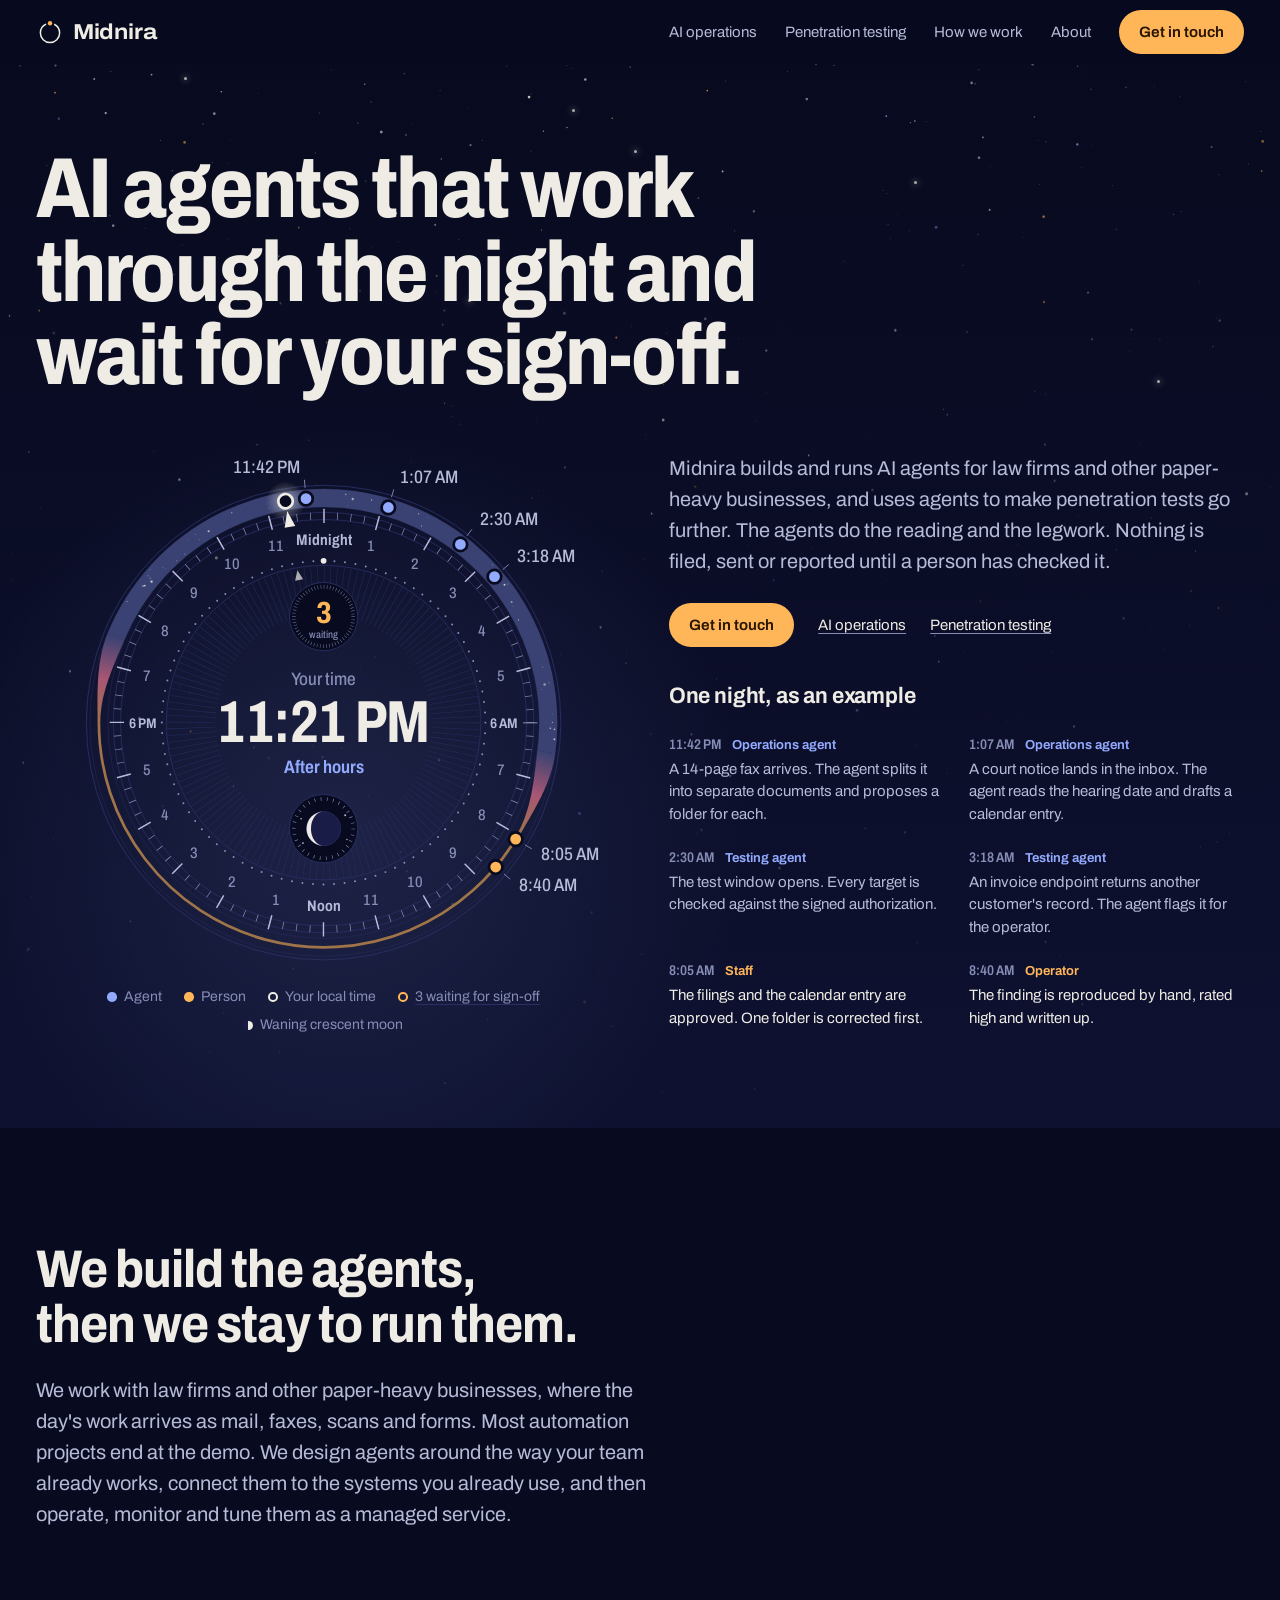
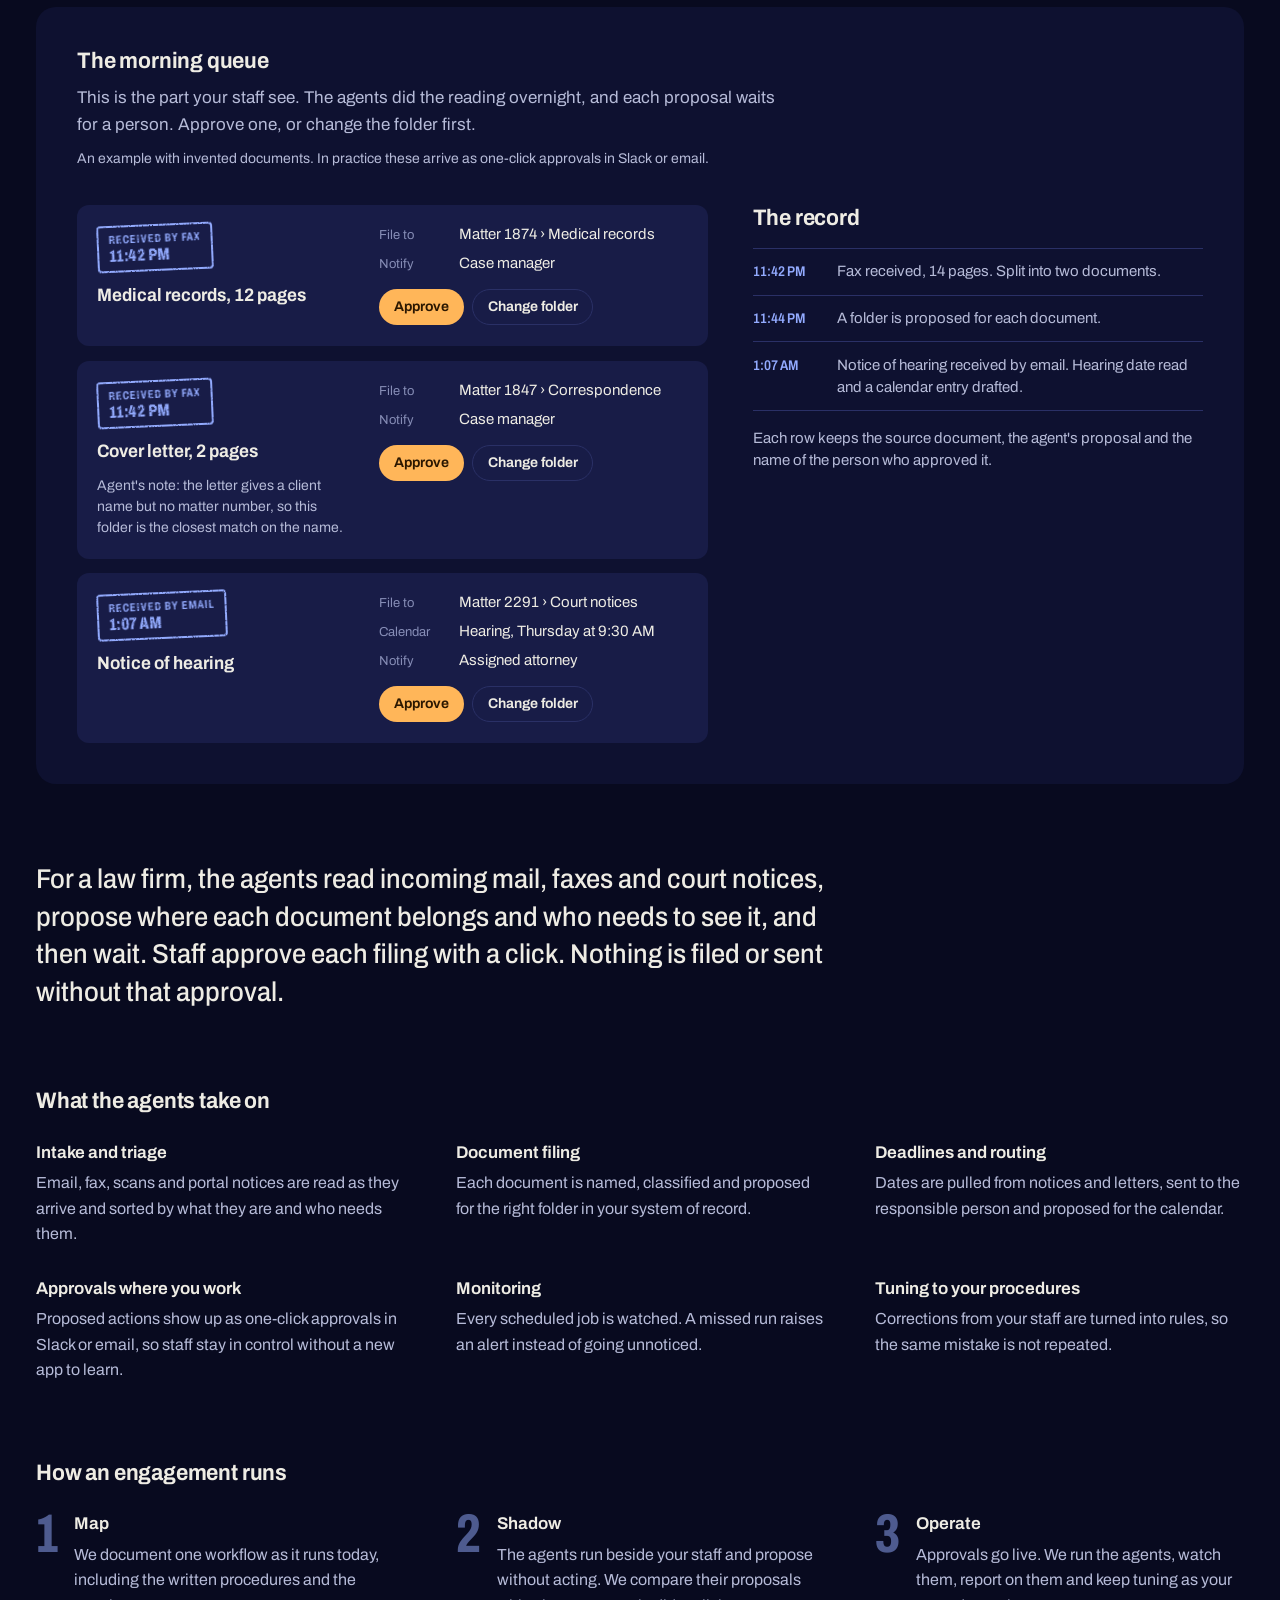
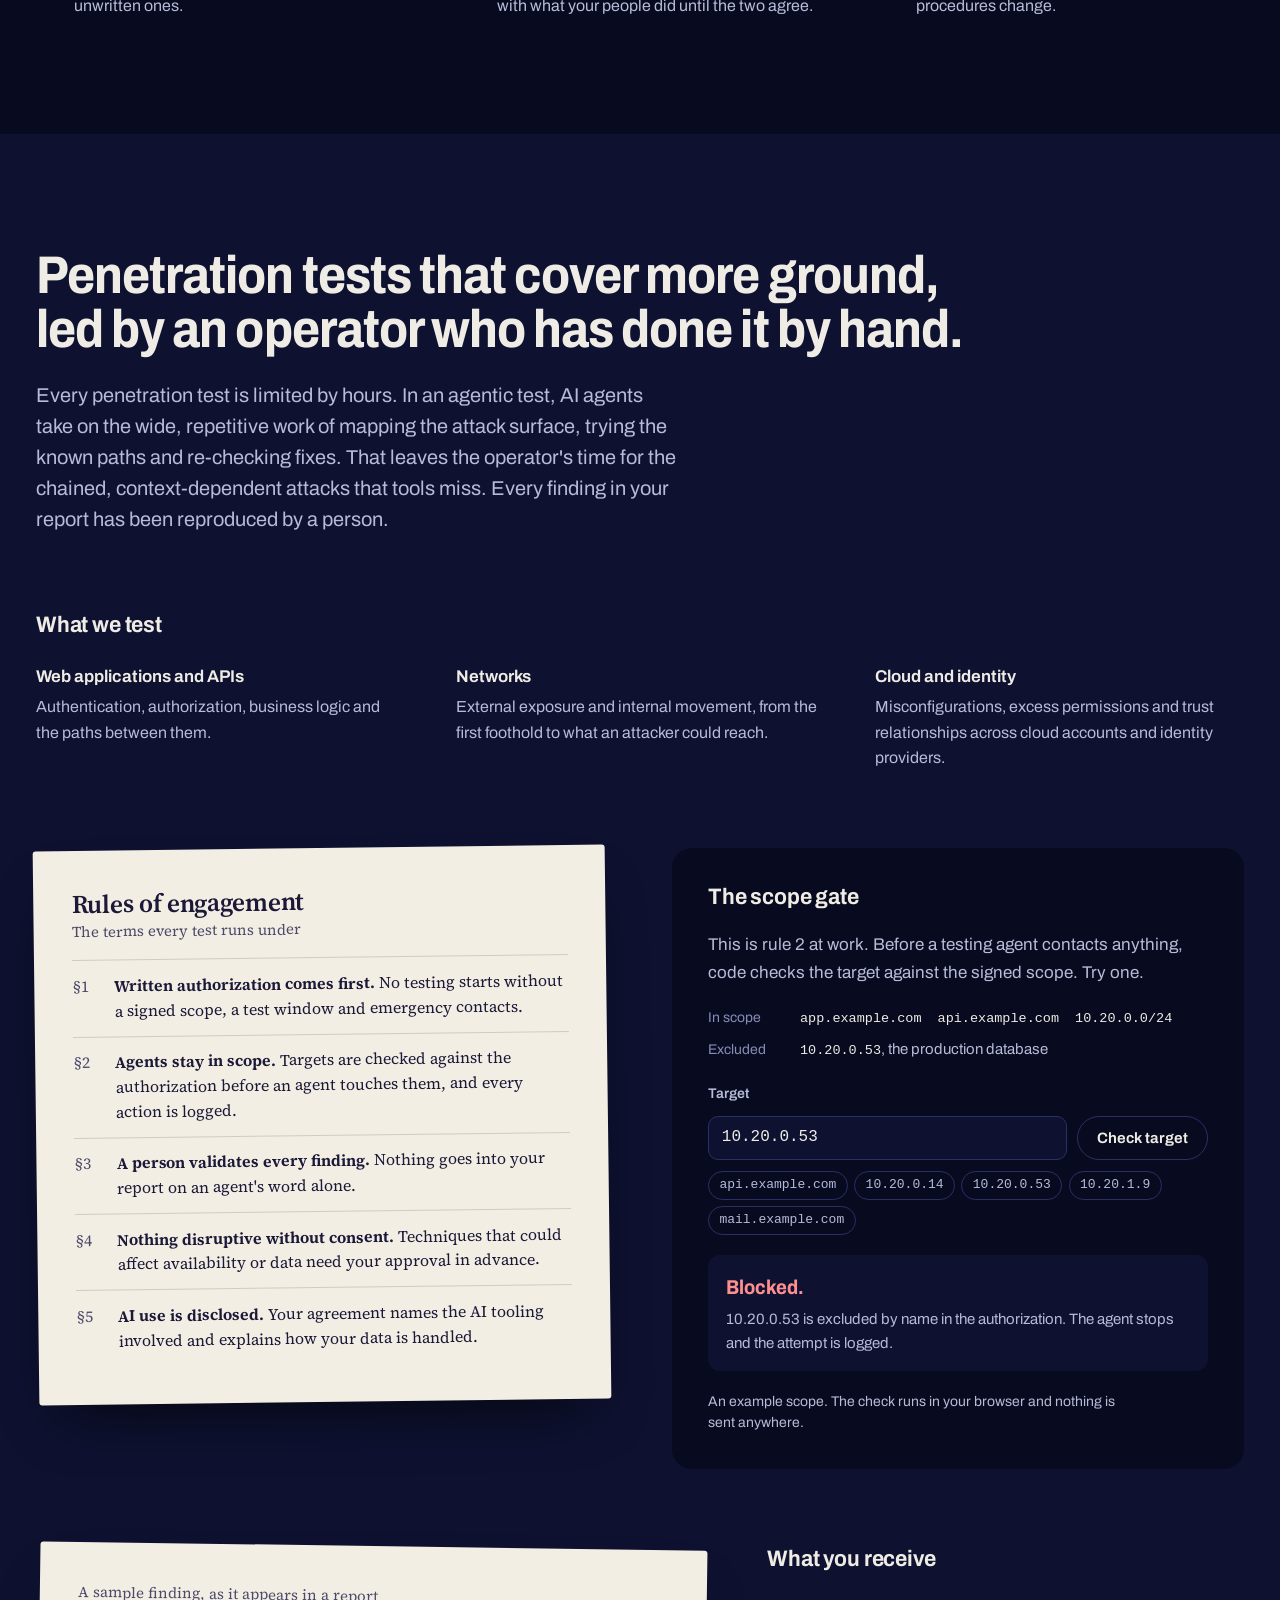
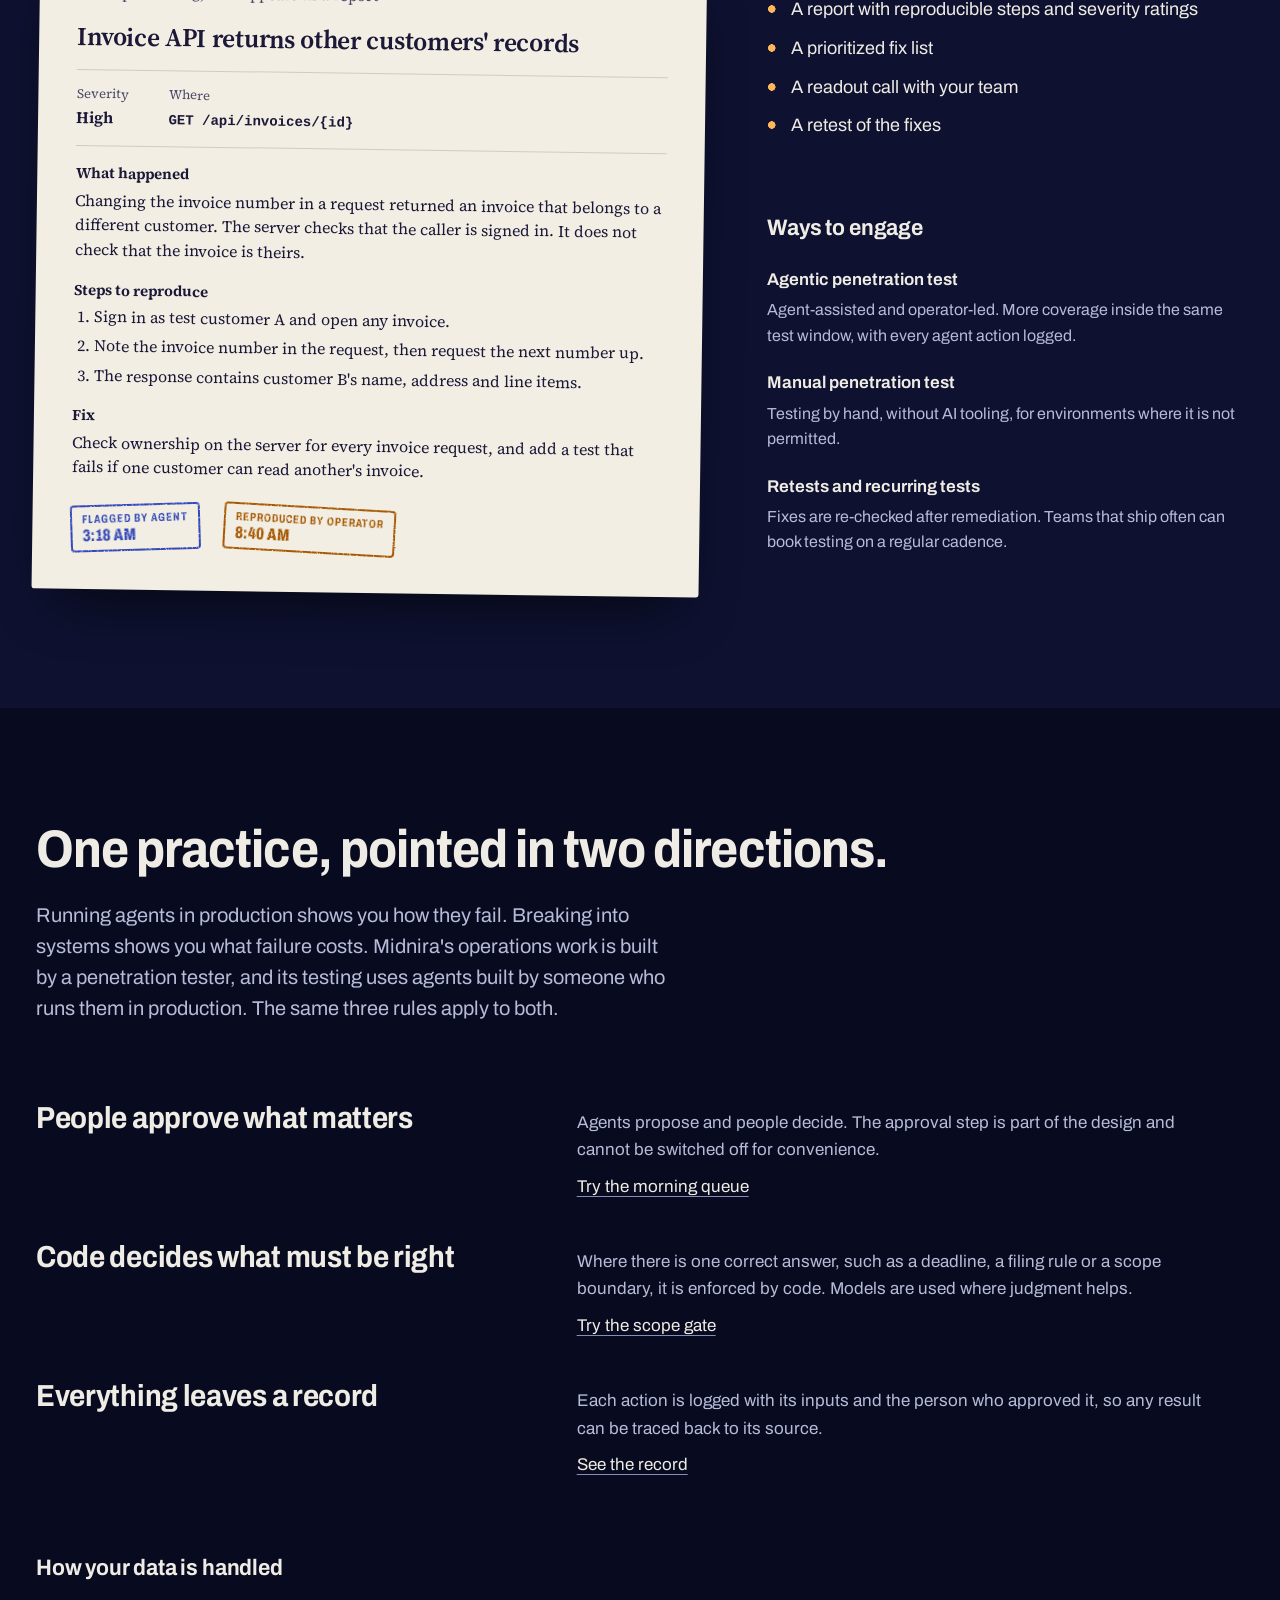
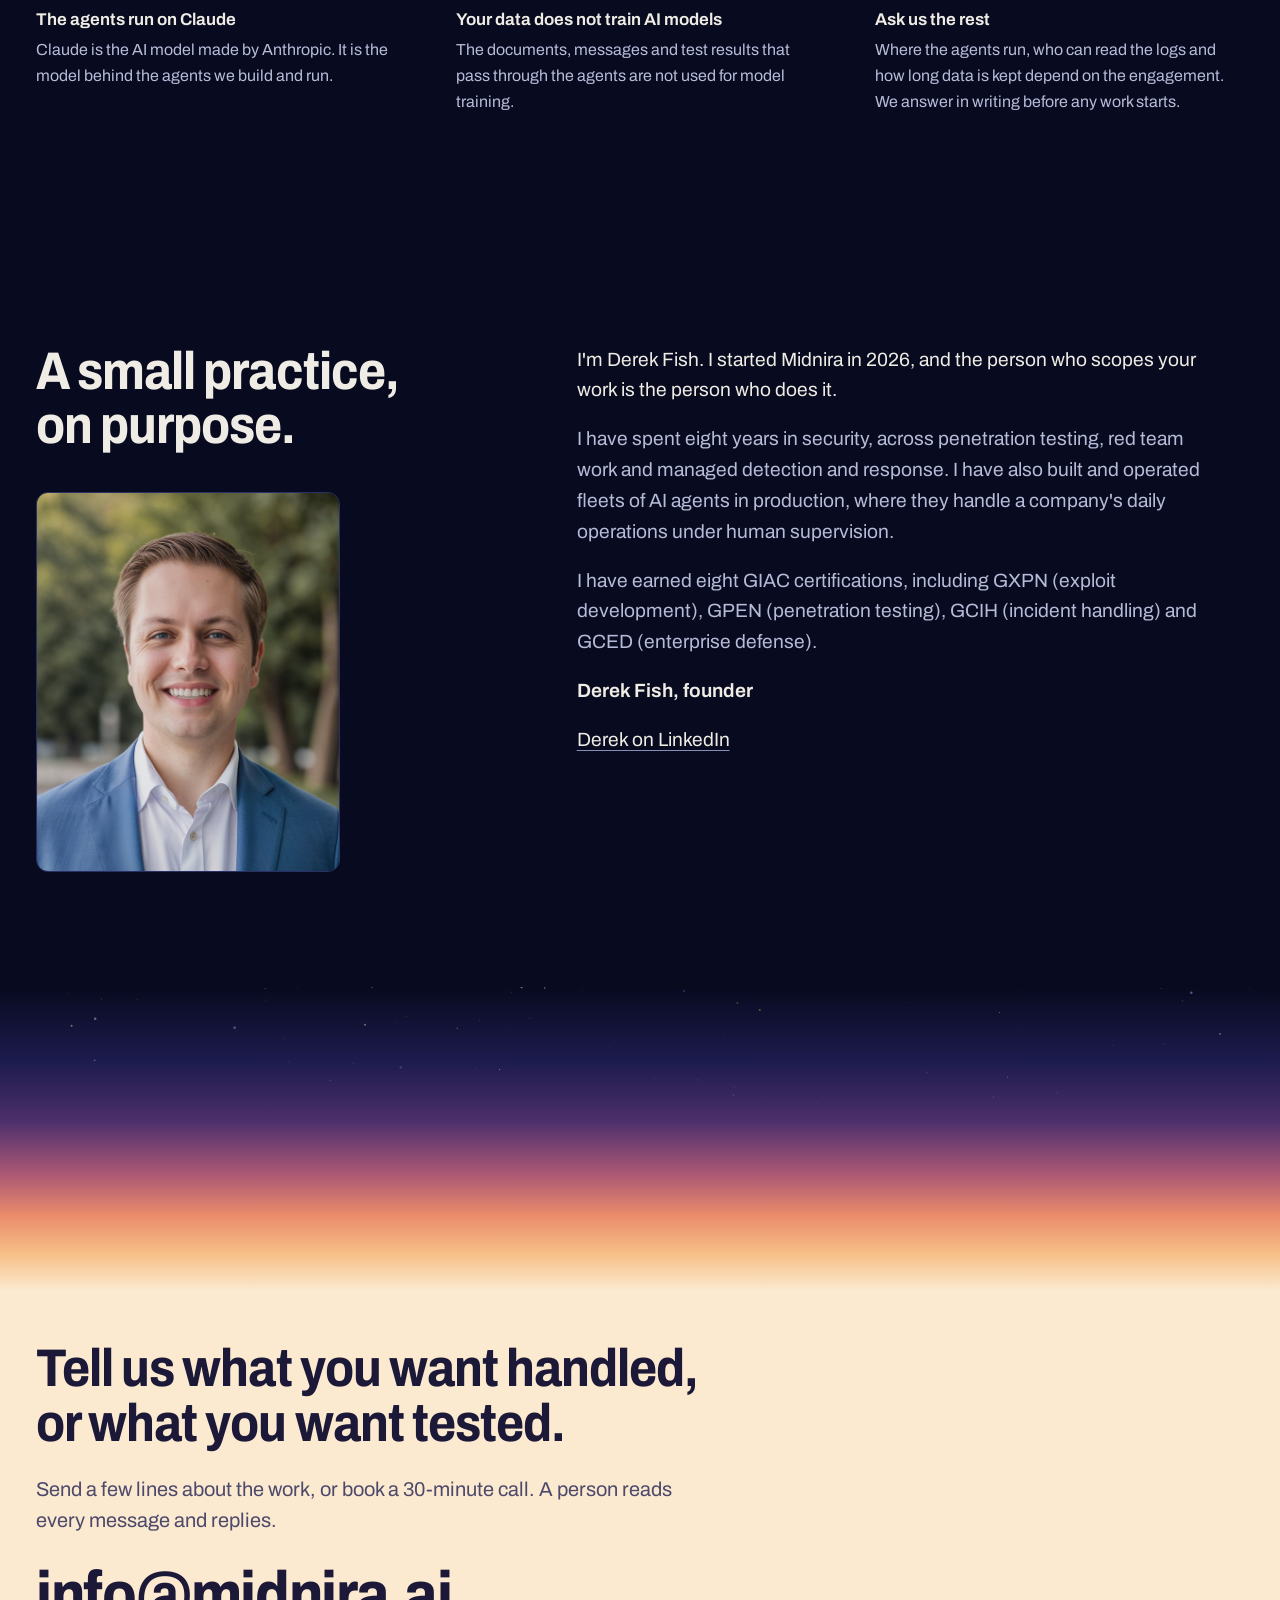
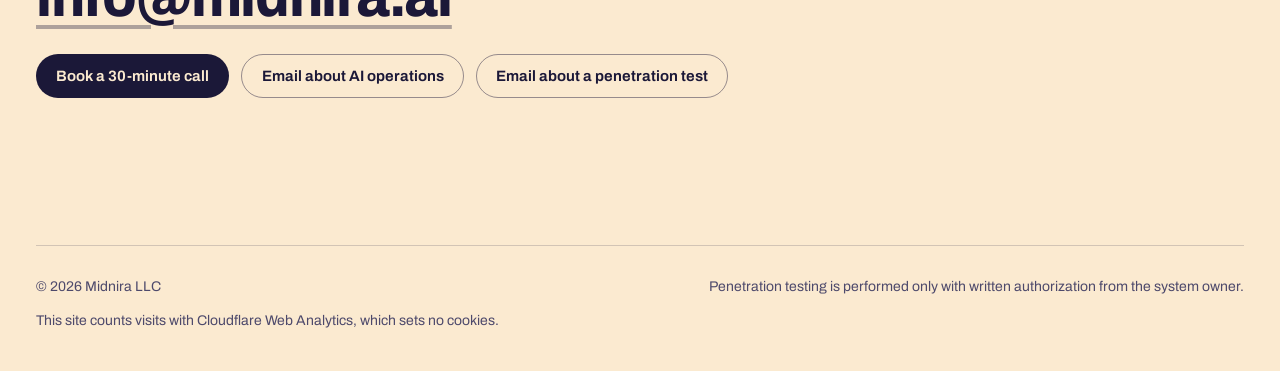
==== commit f10cef69: "Add a booking button to the contact section Links to the founder's 30-minute call page. A plain link" ====
--- a/index.html
+++ b/index.html
@@ -982,11 +982,12 @@
       <div class="wrap block">
         <div class="head">
           <h2 class="headline" id="contact-title">Tell us what you want handled, or what you want tested.</h2>
-          <p class="lede">Send a few lines about the work. A person reads every message and replies.</p>
+          <p class="lede">Send a few lines about the work, or book a 30-minute call. A person reads every message and replies.</p>
         </div>
         <a class="email" href="mailto:info@midnira.ai">info@midnira.ai</a>
         <div class="actions">
-          <a class="btn btn-ink" href="mailto:info@midnira.ai?subject=AI%20operations">Email about AI operations</a>
+          <a class="btn btn-ink" href="https://calendly.com/derek-midnira/30min" rel="noopener">Book a 30-minute call</a>
+          <a class="btn btn-ink-quiet" href="mailto:info@midnira.ai?subject=AI%20operations">Email about AI operations</a>
           <a class="btn btn-ink-quiet" href="mailto:info@midnira.ai?subject=Penetration%20test">Email about a penetration test</a>
         </div>
       </div>
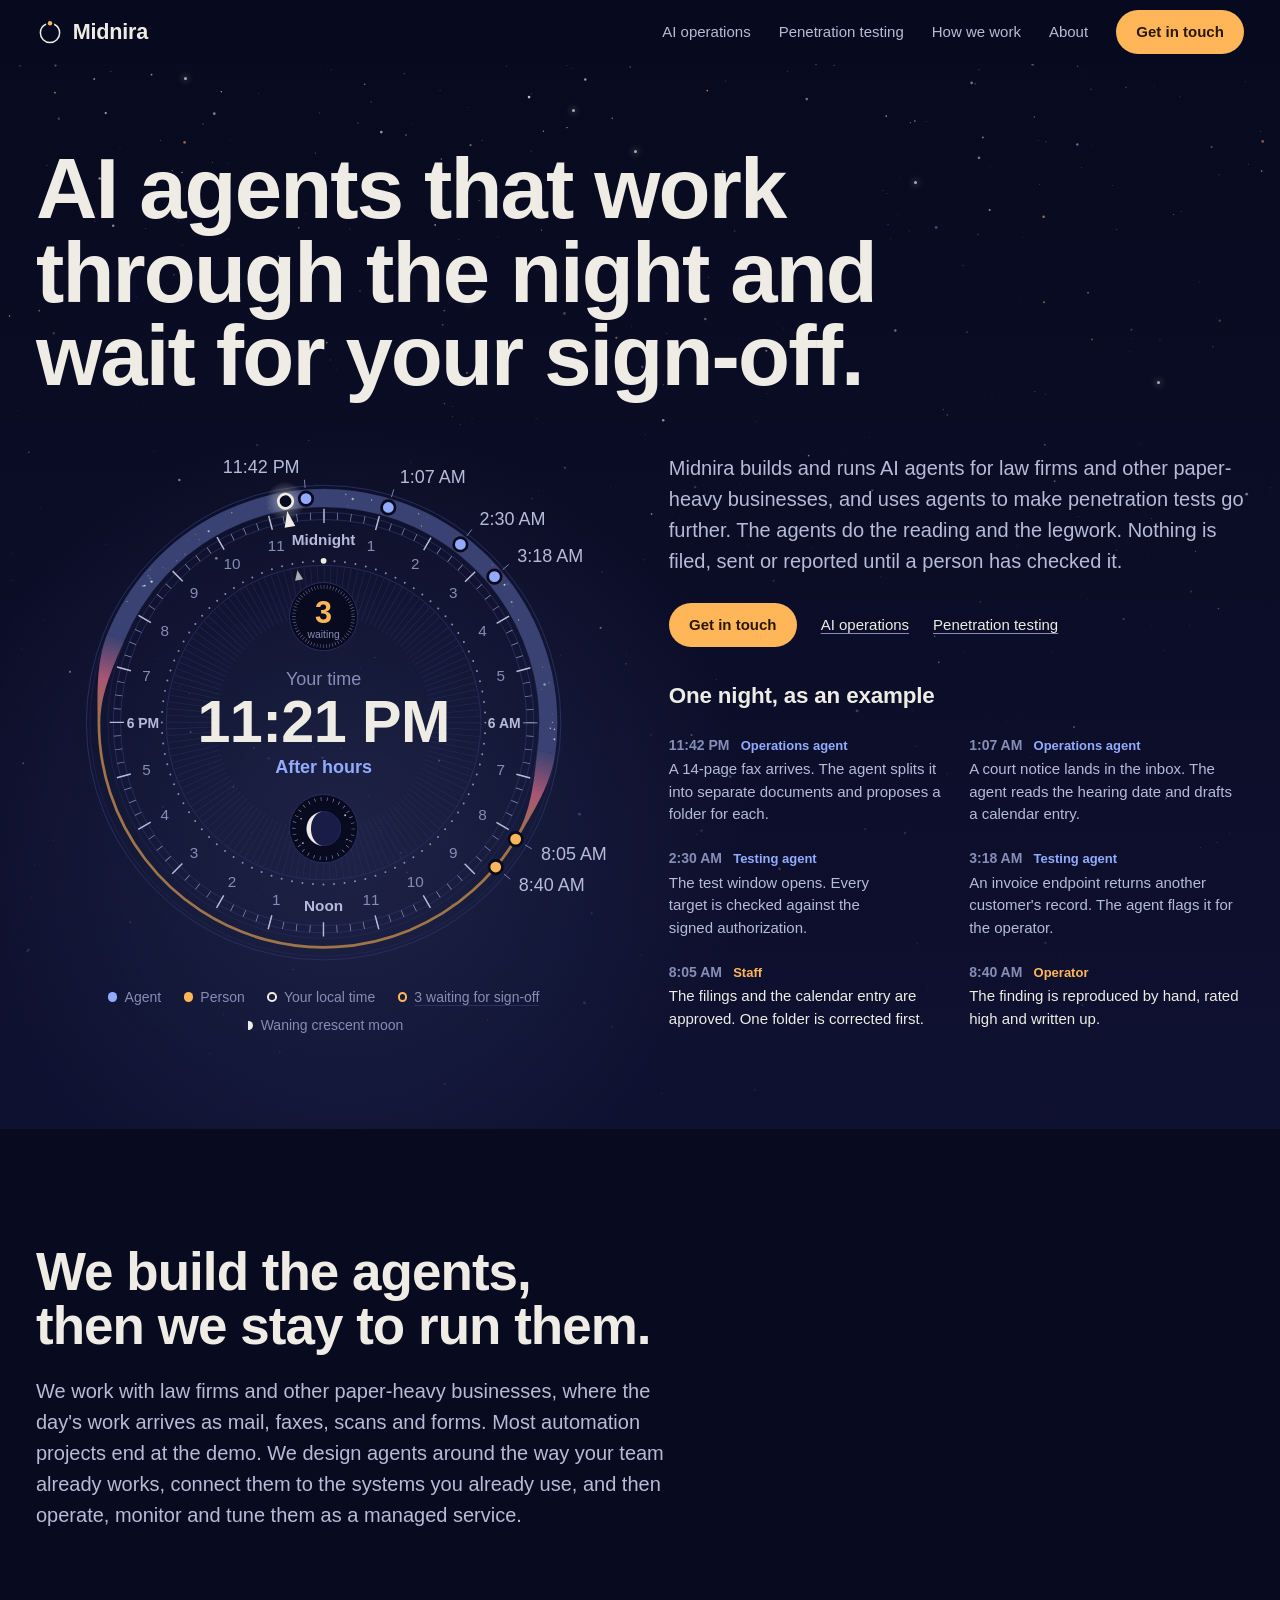
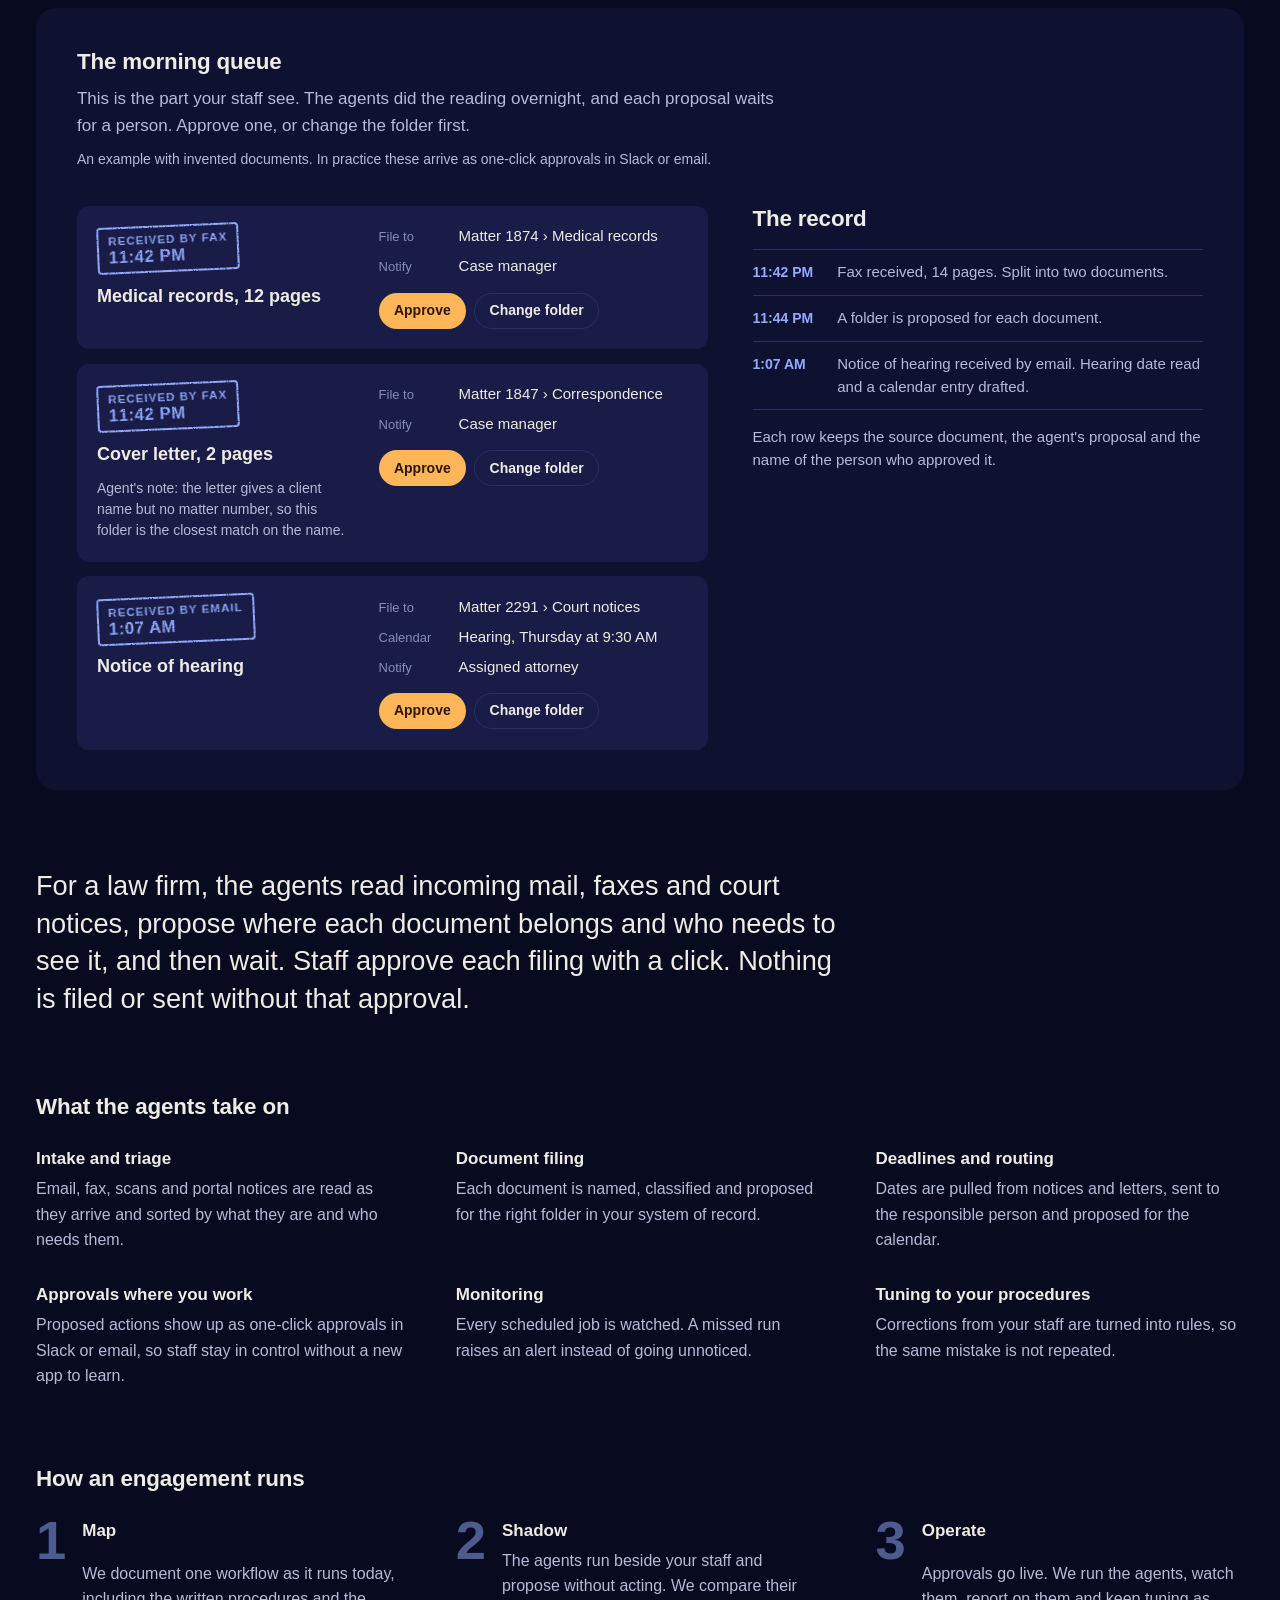
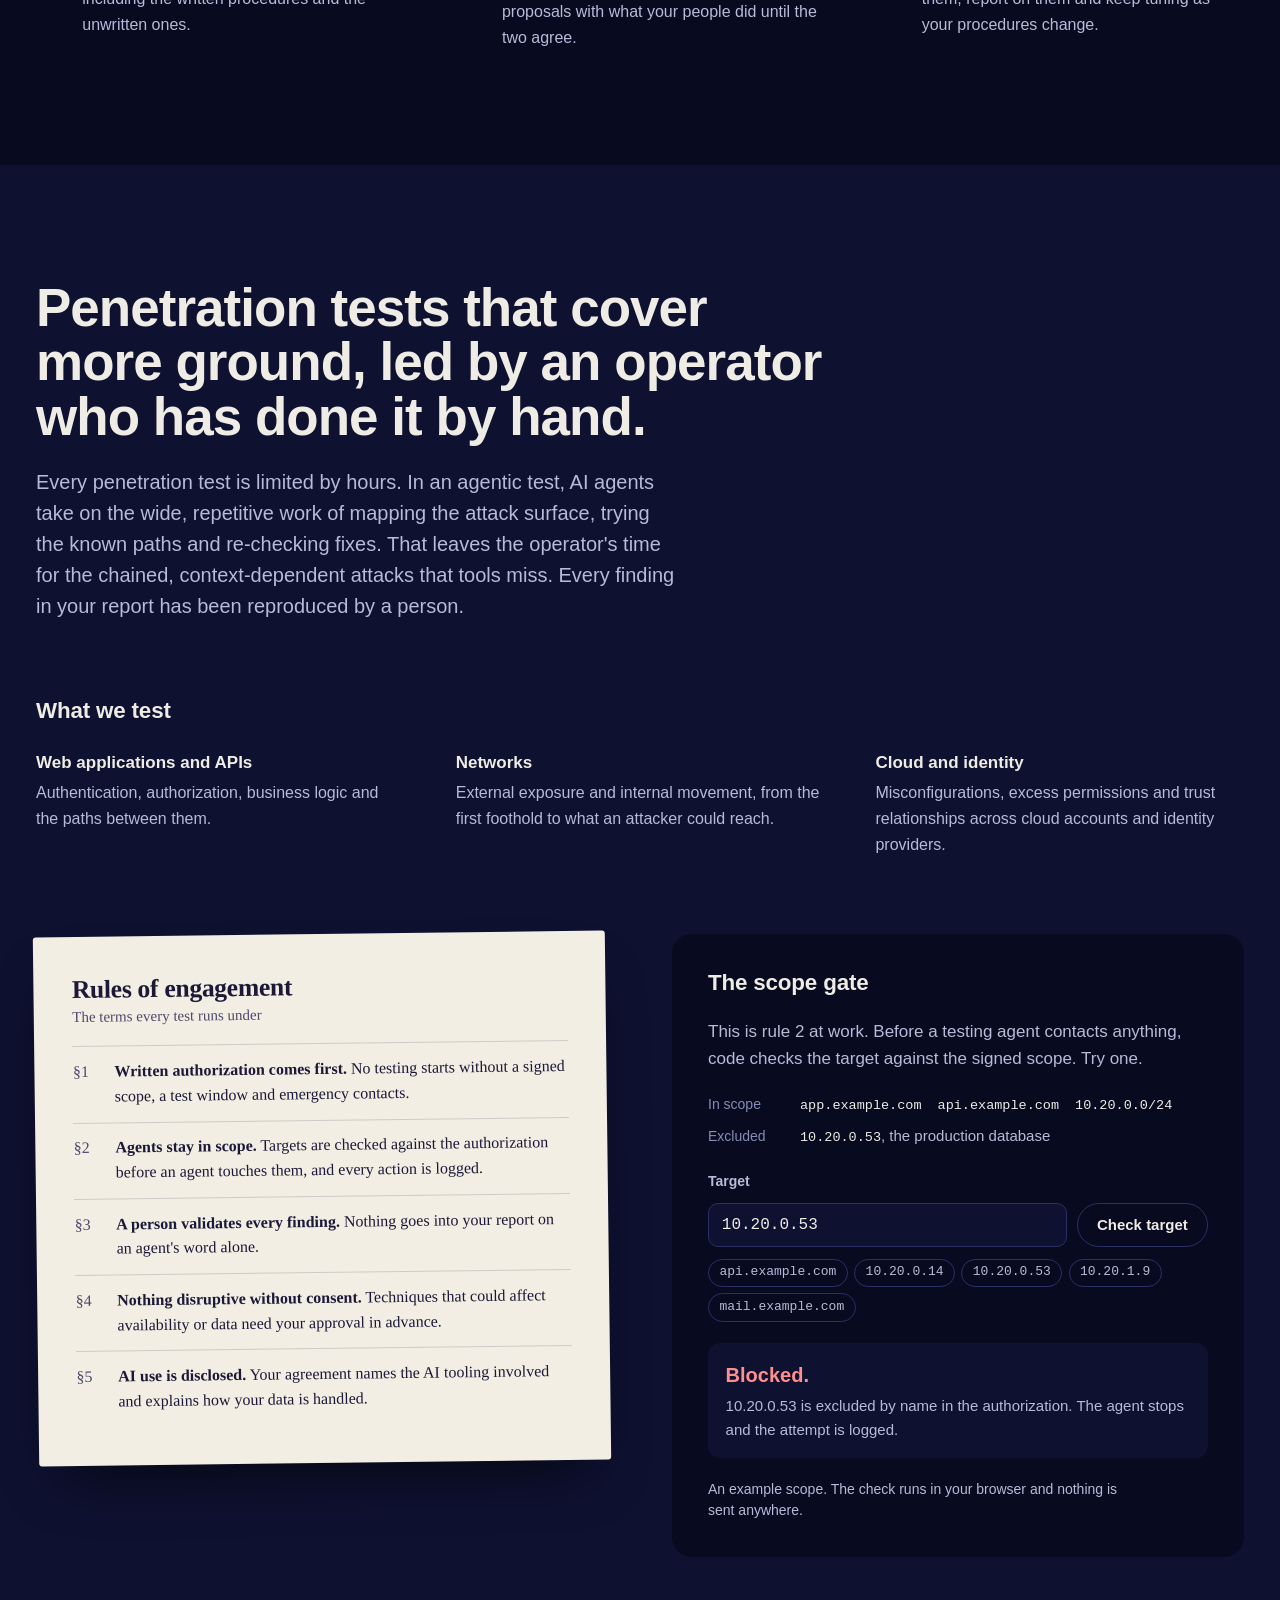
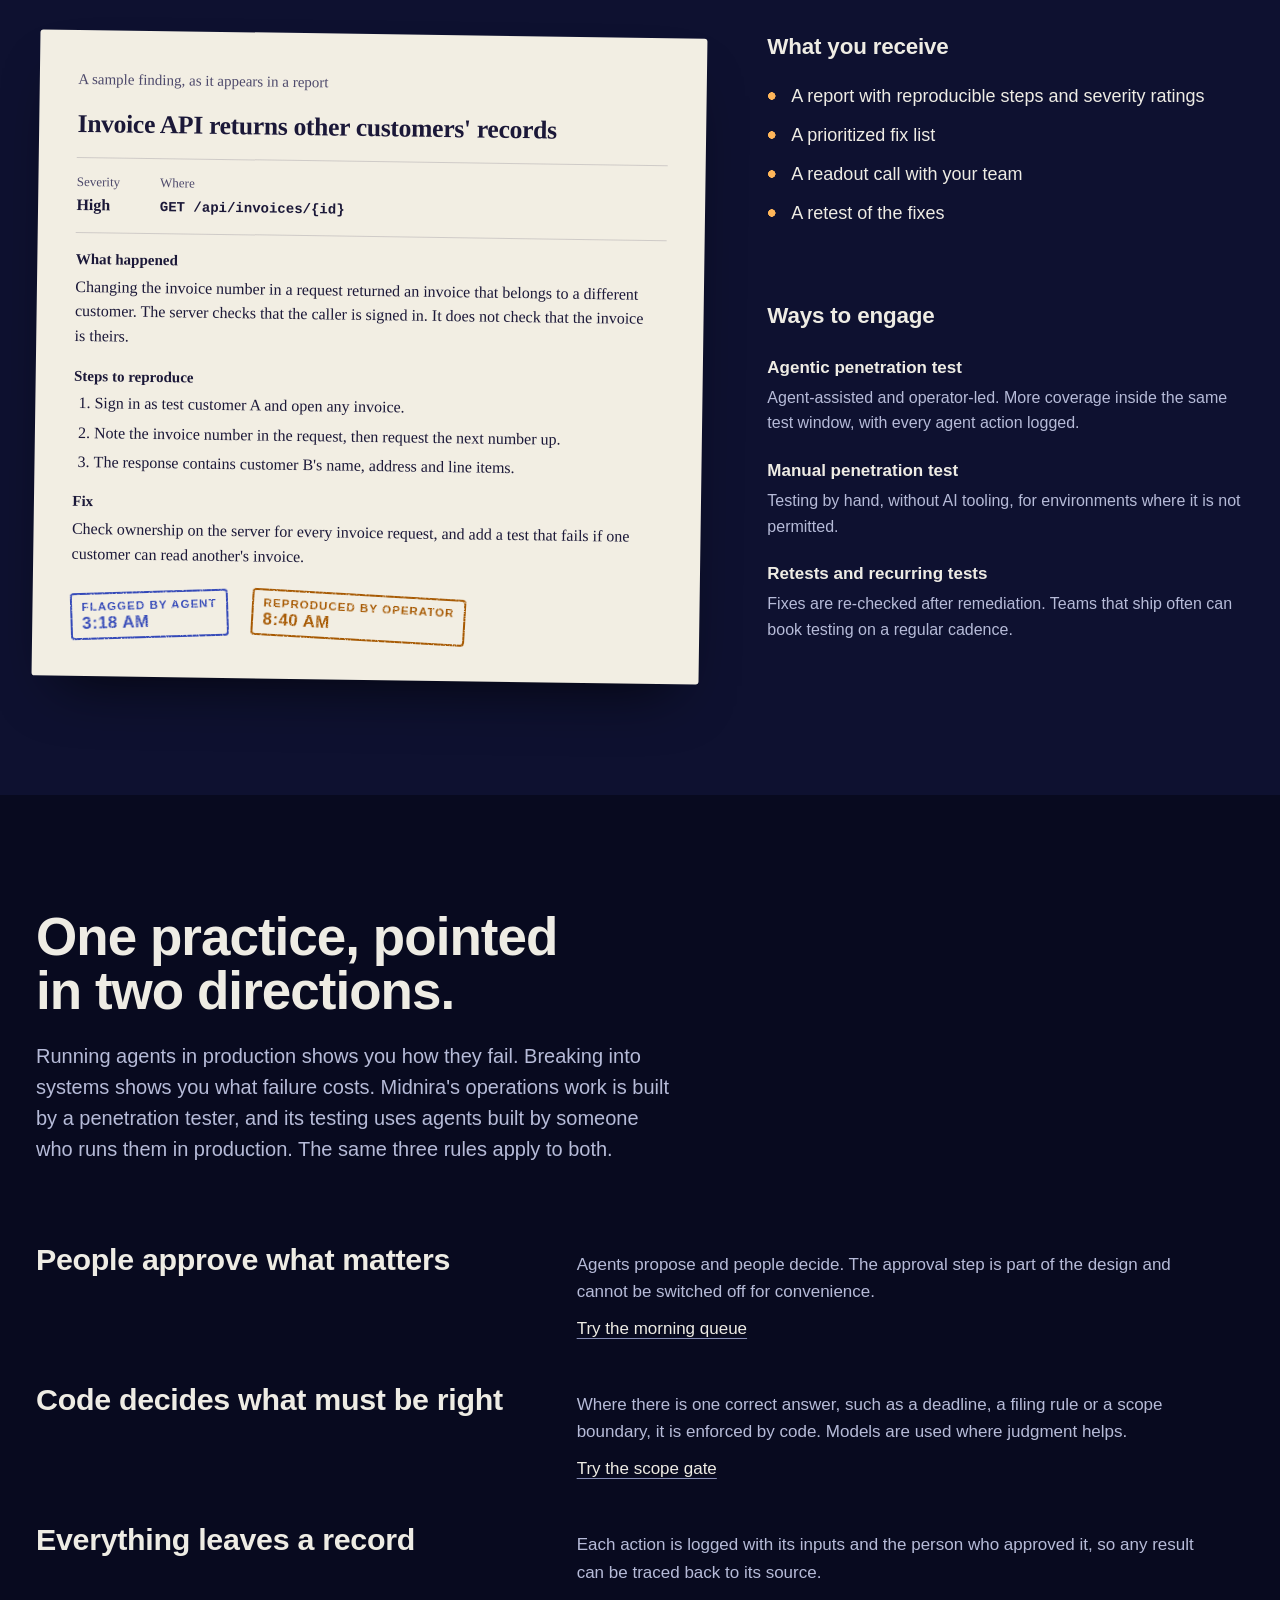
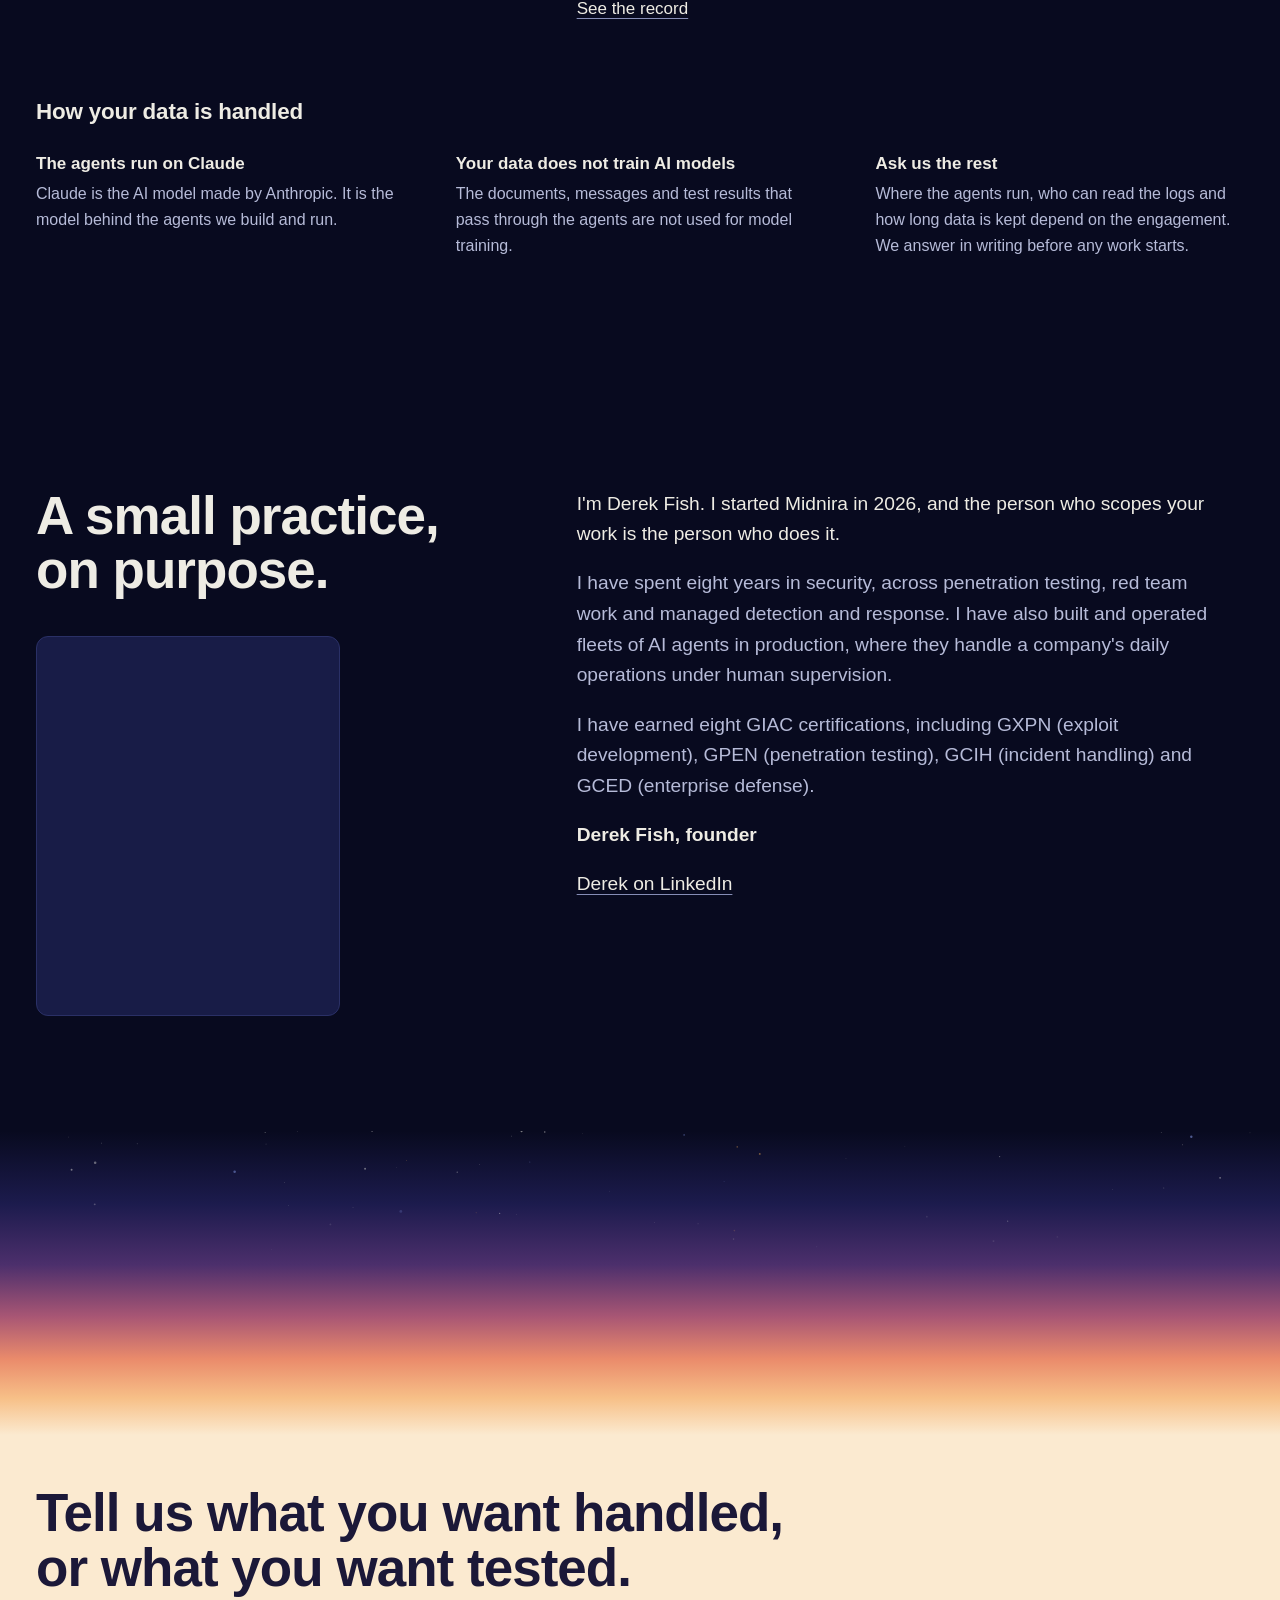
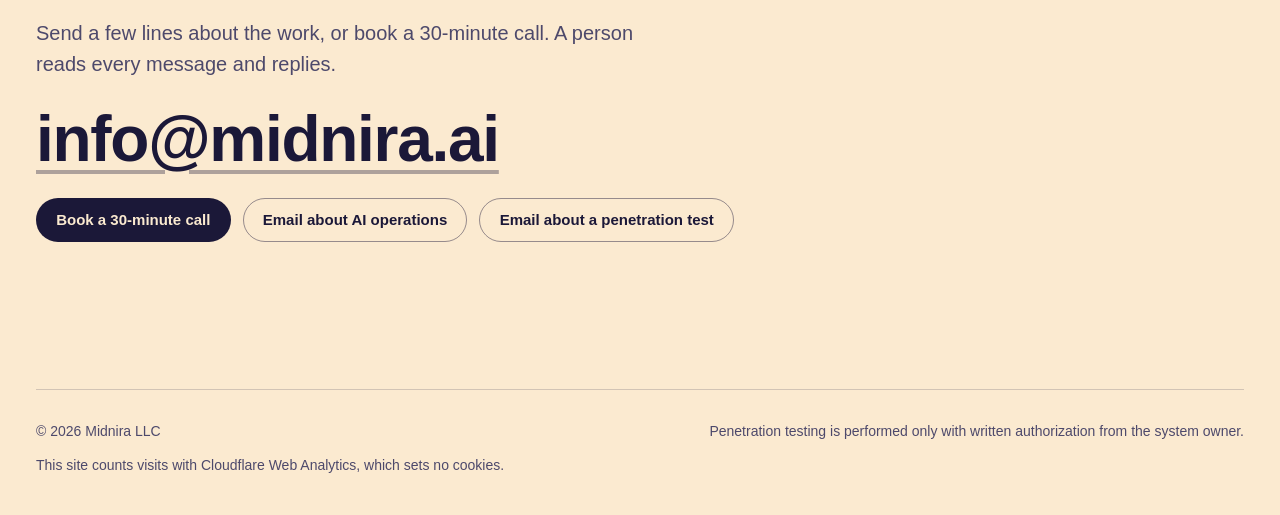
==== commit faf25912: "Add a content security policy, security.txt, robots.txt and a sitemap The policy is a meta tag that " ====
--- a/index.html
+++ b/index.html
@@ -3,6 +3,7 @@
 <head>
 <meta charset="utf-8">
 <meta name="viewport" content="width=device-width, initial-scale=1, viewport-fit=cover">
+<meta http-equiv="Content-Security-Policy" content="default-src 'none'; script-src 'sha256-kEuc4SQ1FJ0Jv2sSaTsVGbYGVxrnnVrvRjkGefYGL+g=' https://static.cloudflareinsights.com; style-src 'sha256-ntacYa7uUuBMFpxJQfqHVd3NOhzNc/L0c/PQJh0+jKg=' https://fonts.googleapis.com; font-src https://fonts.gstatic.com; img-src 'self'; connect-src https://cloudflareinsights.com; base-uri 'none'; form-action 'none'">
 <title>Midnira | AI operations and penetration testing</title>
 <meta name="description" content="Midnira builds and runs supervised AI agents for law firms and other paper-heavy businesses, and performs agent-assisted penetration tests led by a certified operator.">
 <link rel="canonical" href="https://midnira.ai/">
@@ -85,6 +86,7 @@
 button, input, select { font: inherit; color: inherit; }
 :focus-visible { outline: 2px solid var(--lamp); outline-offset: 3px; border-radius: 3px; }
 
+.svg-defs { position: absolute; }
 .wrap {
   width: 100%;
   max-width: 78rem;
@@ -270,7 +272,9 @@
 @media (prefers-reduced-motion: no-preference) {
   .dial .sweep { stroke-dasharray: 1570.8; animation: sweep 1.8s cubic-bezier(.3, .1, .2, 1) both; }
   .dial .seconds { display: inline; animation: orbit 60s linear infinite; }
-  .dial .mark, .nightlog li { animation: arrive .45s ease-out both; animation-delay: calc(.35s + var(--i) * .22s); }
+  .dial .mark, .nightlog li { animation: arrive .45s ease-out both; animation-delay: calc(.35s + var(--i, 0) * .22s); }
+  /* arrival order; set here, not in style attributes, so the content security policy can forbid inline styles */
+  [data-i="1"] { --i: 1; } [data-i="2"] { --i: 2; } [data-i="3"] { --i: 3; } [data-i="4"] { --i: 4; } [data-i="5"] { --i: 5; }
 }
 @keyframes sweep { from { stroke-dashoffset: 1570.8; } }
 @keyframes orbit { to { transform: rotate(360deg); } }
@@ -517,7 +521,7 @@
 <body>
 <a class="skip" href="#main">Skip to content</a>
 
-<svg width="0" height="0" style="position:absolute" aria-hidden="true" focusable="false">
+<svg class="svg-defs" width="0" height="0" aria-hidden="true" focusable="false">
   <filter id="ink" x="-4%" y="-12%" width="108%" height="124%" color-interpolation-filters="sRGB">
     <feTurbulence type="fractalNoise" baseFrequency=".8" numOctaves="2" seed="7" result="grain"/>
     <feDisplacementMap in="SourceGraphic" in2="grain" scale="1.3" result="rough"/>
@@ -678,12 +682,12 @@
                 <path d="M 295.5 139 L 304.5 139 L 300 128 Z" opacity=".7"/><path d="M 294 79 L 306 79 L 300 61 Z"/>
                 <circle class="now-glow" cx="300" cy="50" r="22"/><circle class="now-bead" cx="300" cy="50" r="8"/>
               </g>
-              <g class="mark by-agent" style="--i:0" aria-hidden="true"><circle class="hit" cx="280.4" cy="50.8" r="20"/><line class="lead" x1="279.4" y1="38.8" x2="278.7" y2="29.8"/><circle class="dot" cx="280.4" cy="50.8" r="7.5"/><text x="273.3" y="21.9" text-anchor="end">11:42 PM</text></g>
-              <g class="mark by-agent" style="--i:1" aria-hidden="true"><circle class="hit" cx="372" cy="60.6" r="20"/><line class="lead" x1="375.5" y1="49.1" x2="378.1" y2="40.5"/><circle class="dot" cx="372" cy="60.6" r="7.5"/><text x="384.8" y="33.1">1:07 AM</text></g>
-              <g class="mark by-agent" style="--i:2" aria-hidden="true"><circle class="hit" cx="452.2" cy="101.7" r="20"/><line class="lead" x1="459.5" y1="92.1" x2="465" y2="85"/><circle class="dot" cx="452.2" cy="101.7" r="7.5"/><text x="473.6" y="79.9">2:30 AM</text></g>
-              <g class="mark by-agent" style="--i:3" aria-hidden="true"><circle class="hit" cx="490.1" cy="137.6" r="20"/><line class="lead" x1="499.2" y1="129.8" x2="506.1" y2="124"/><circle class="dot" cx="490.1" cy="137.6" r="7.5"/><text x="515.6" y="120.9">3:18 AM</text></g>
-              <g class="mark by-person" style="--i:4" aria-hidden="true"><circle class="hit" cx="513.7" cy="429.7" r="20"/><line class="lead" x1="524" y1="435.9" x2="531.7" y2="440.6"/><circle class="dot" cx="513.7" cy="429.7" r="7.5"/><text x="541.8" y="452.8">8:05 AM</text></g>
-              <g class="mark by-person" style="--i:5" aria-hidden="true"><circle class="hit" cx="491.5" cy="460.7" r="20"/><line class="lead" x1="500.7" y1="468.4" x2="507.6" y2="474.2"/><circle class="dot" cx="491.5" cy="460.7" r="7.5"/><text x="517.2" y="487.9">8:40 AM</text></g>
+              <g class="mark by-agent" data-i="0" aria-hidden="true"><circle class="hit" cx="280.4" cy="50.8" r="20"/><line class="lead" x1="279.4" y1="38.8" x2="278.7" y2="29.8"/><circle class="dot" cx="280.4" cy="50.8" r="7.5"/><text x="273.3" y="21.9" text-anchor="end">11:42 PM</text></g>
+              <g class="mark by-agent" data-i="1" aria-hidden="true"><circle class="hit" cx="372" cy="60.6" r="20"/><line class="lead" x1="375.5" y1="49.1" x2="378.1" y2="40.5"/><circle class="dot" cx="372" cy="60.6" r="7.5"/><text x="384.8" y="33.1">1:07 AM</text></g>
+              <g class="mark by-agent" data-i="2" aria-hidden="true"><circle class="hit" cx="452.2" cy="101.7" r="20"/><line class="lead" x1="459.5" y1="92.1" x2="465" y2="85"/><circle class="dot" cx="452.2" cy="101.7" r="7.5"/><text x="473.6" y="79.9">2:30 AM</text></g>
+              <g class="mark by-agent" data-i="3" aria-hidden="true"><circle class="hit" cx="490.1" cy="137.6" r="20"/><line class="lead" x1="499.2" y1="129.8" x2="506.1" y2="124"/><circle class="dot" cx="490.1" cy="137.6" r="7.5"/><text x="515.6" y="120.9">3:18 AM</text></g>
+              <g class="mark by-person" data-i="4" aria-hidden="true"><circle class="hit" cx="513.7" cy="429.7" r="20"/><line class="lead" x1="524" y1="435.9" x2="531.7" y2="440.6"/><circle class="dot" cx="513.7" cy="429.7" r="7.5"/><text x="541.8" y="452.8">8:05 AM</text></g>
+              <g class="mark by-person" data-i="5" aria-hidden="true"><circle class="hit" cx="491.5" cy="460.7" r="20"/><line class="lead" x1="500.7" y1="468.4" x2="507.6" y2="474.2"/><circle class="dot" cx="491.5" cy="460.7" r="7.5"/><text x="517.2" y="487.9">8:40 AM</text></g>
             </svg>
             <!-- dial:end -->
           <figcaption class="legend"><span>Agent</span><span class="k-person">Person</span><span class="k-now">Your local time</span><a class="k-wait" id="queue-count" href="#queue">3 waiting for sign-off</a><span class="k-moon" id="moon-name">Moon phase</span></figcaption>
@@ -692,12 +696,12 @@
         <div class="nightlog">
           <h2 class="heading" id="log-title">One night, as an example</h2>
           <ol aria-labelledby="log-title">
-            <li class="by-agent" style="--i:0"><time datetime="23:42">11:42 PM</time><div><span class="who">Operations agent</span><p>A 14-page fax arrives. The agent splits it into separate documents and proposes a folder for each.</p></div></li>
-            <li class="by-agent" style="--i:1"><time datetime="01:07">1:07 AM</time><div><span class="who">Operations agent</span><p>A court notice lands in the inbox. The agent reads the hearing date and drafts a calendar entry.</p></div></li>
-            <li class="by-agent" style="--i:2"><time datetime="02:30">2:30 AM</time><div><span class="who">Testing agent</span><p>The test window opens. Every target is checked against the signed authorization.</p></div></li>
-            <li class="by-agent" style="--i:3"><time datetime="03:18">3:18 AM</time><div><span class="who">Testing agent</span><p>An invoice endpoint returns another customer's record. The agent flags it for the operator.</p></div></li>
-            <li class="by-person" style="--i:4"><time datetime="08:05">8:05 AM</time><div><span class="who">Staff</span><p>The filings and the calendar entry are approved. One folder is corrected first.</p></div></li>
-            <li class="by-person" style="--i:5"><time datetime="08:40">8:40 AM</time><div><span class="who">Operator</span><p>The finding is reproduced by hand, rated high and written up.</p></div></li>
+            <li class="by-agent" data-i="0"><time datetime="23:42">11:42 PM</time><div><span class="who">Operations agent</span><p>A 14-page fax arrives. The agent splits it into separate documents and proposes a folder for each.</p></div></li>
+            <li class="by-agent" data-i="1"><time datetime="01:07">1:07 AM</time><div><span class="who">Operations agent</span><p>A court notice lands in the inbox. The agent reads the hearing date and drafts a calendar entry.</p></div></li>
+            <li class="by-agent" data-i="2"><time datetime="02:30">2:30 AM</time><div><span class="who">Testing agent</span><p>The test window opens. Every target is checked against the signed authorization.</p></div></li>
+            <li class="by-agent" data-i="3"><time datetime="03:18">3:18 AM</time><div><span class="who">Testing agent</span><p>An invoice endpoint returns another customer's record. The agent flags it for the operator.</p></div></li>
+            <li class="by-person" data-i="4"><time datetime="08:05">8:05 AM</time><div><span class="who">Staff</span><p>The filings and the calendar entry are approved. One folder is corrected first.</p></div></li>
+            <li class="by-person" data-i="5"><time datetime="08:40">8:40 AM</time><div><span class="who">Operator</span><p>The finding is reproduced by hand, rated high and written up.</p></div></li>
           </ol>
         </div>
       </div>
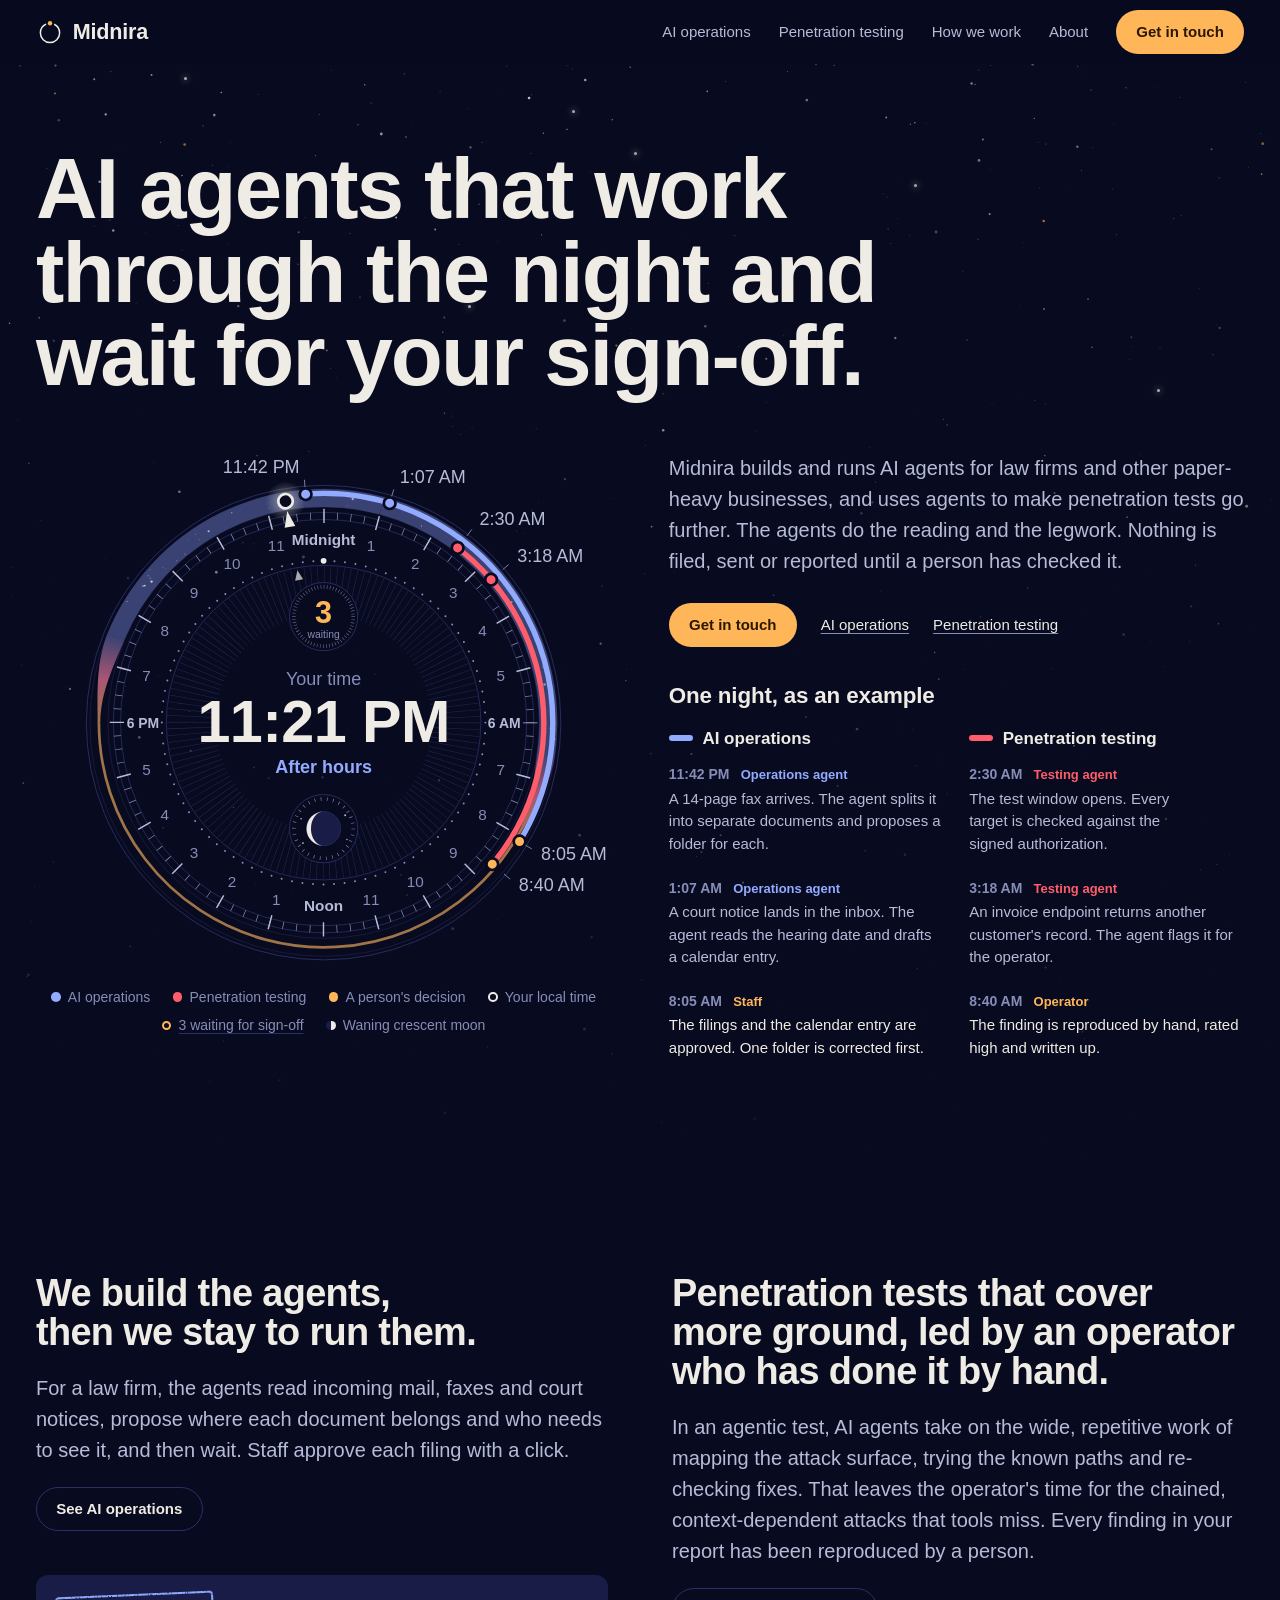
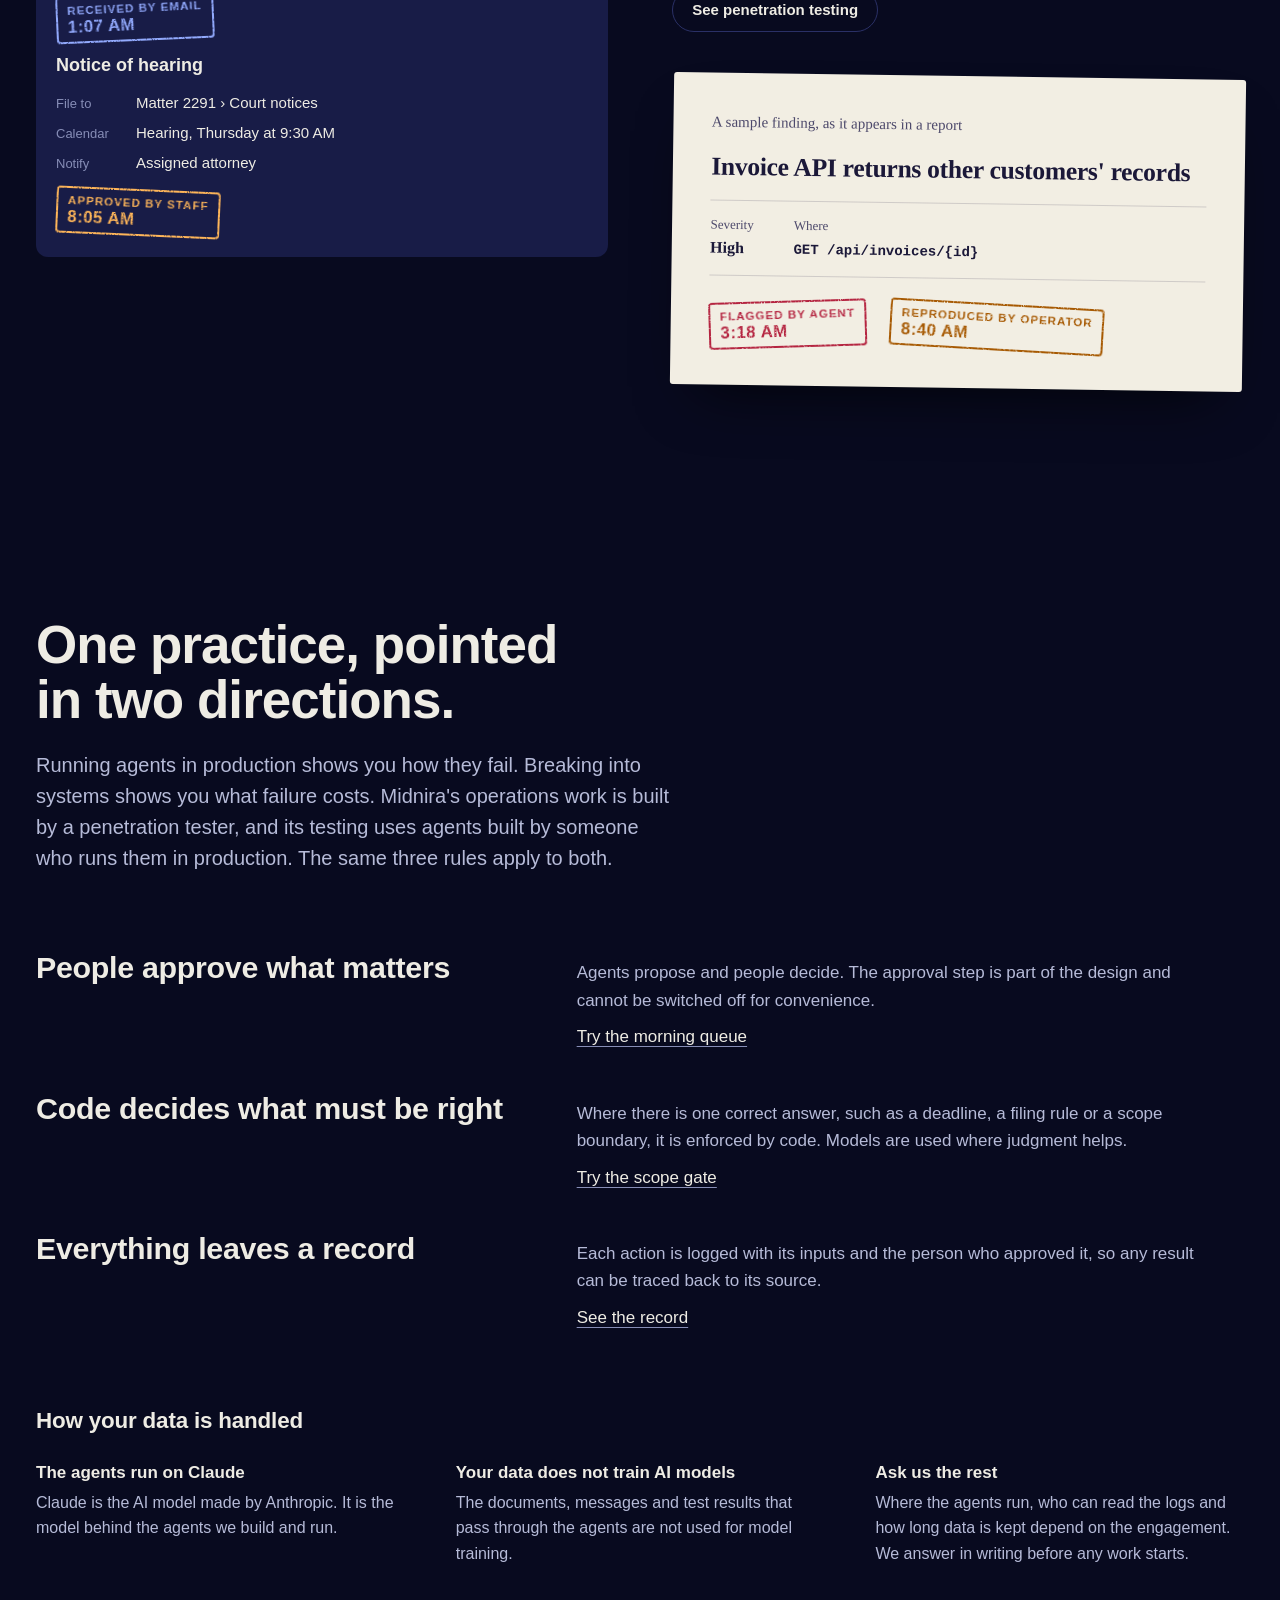
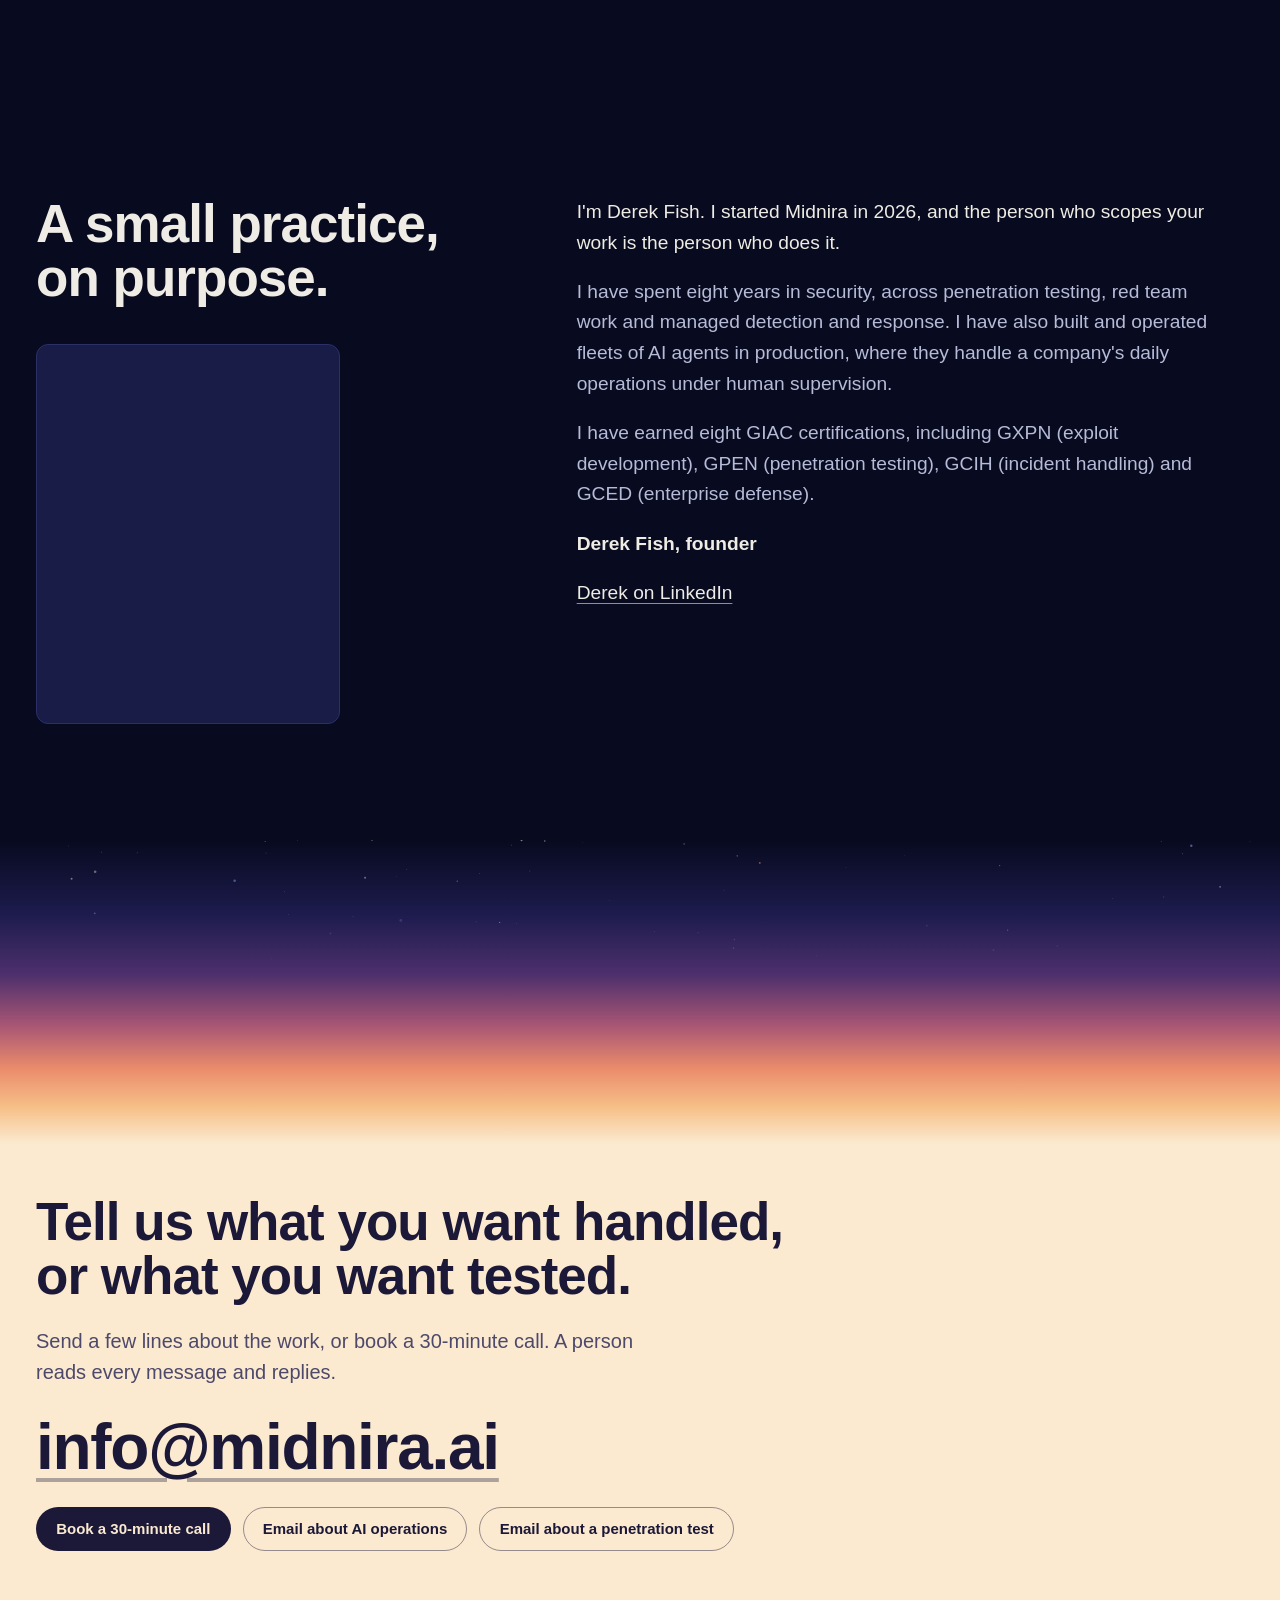
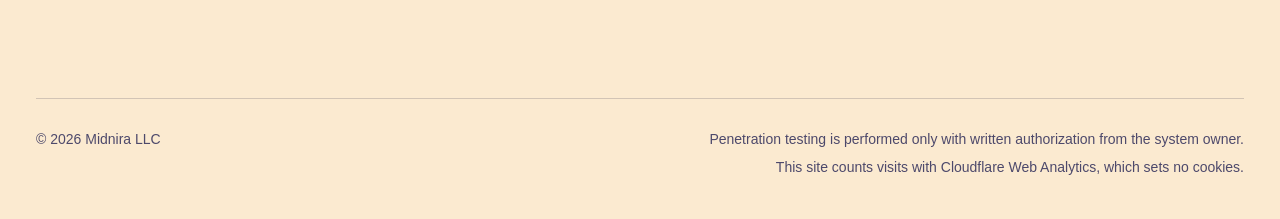
==== commit dfea4297: "Split the site into an overview and a page for each practice The home page keeps the clock and becom" ====
--- a/index.html
+++ b/index.html
@@ -3,7 +3,7 @@
 <head>
 <meta charset="utf-8">
 <meta name="viewport" content="width=device-width, initial-scale=1, viewport-fit=cover">
-<meta http-equiv="Content-Security-Policy" content="default-src 'none'; script-src 'sha256-kEuc4SQ1FJ0Jv2sSaTsVGbYGVxrnnVrvRjkGefYGL+g=' https://static.cloudflareinsights.com; style-src 'sha256-ntacYa7uUuBMFpxJQfqHVd3NOhzNc/L0c/PQJh0+jKg=' https://fonts.googleapis.com; font-src https://fonts.gstatic.com; img-src 'self'; connect-src https://cloudflareinsights.com; base-uri 'none'; form-action 'none'">
+<meta http-equiv="Content-Security-Policy" content="default-src 'none'; script-src 'self' https://static.cloudflareinsights.com; style-src 'self' https://fonts.googleapis.com; font-src https://fonts.gstatic.com; img-src 'self'; connect-src https://cloudflareinsights.com; base-uri 'none'; form-action 'none'">
 <title>Midnira | AI operations and penetration testing</title>
 <meta name="description" content="Midnira builds and runs supervised AI agents for law firms and other paper-heavy businesses, and performs agent-assisted penetration tests led by a certified operator.">
 <link rel="canonical" href="https://midnira.ai/">
@@ -21,502 +21,7 @@
 <link rel="preconnect" href="https://fonts.googleapis.com">
 <link rel="preconnect" href="https://fonts.gstatic.com" crossorigin>
 <link rel="stylesheet" href="https://fonts.googleapis.com/css2?family=Archivo:wdth,wght@62..125,300..800&family=Source+Serif+4:opsz,wght@8..60,400..700&display=swap">
-<style>
-/* Layout: one night on a 24-hour dial. A poster line sits over a large dial
-   that plots an example night; below it, working exhibits (a morning approval
-   queue, a scope gate, a report page) show the practice instead of describing
-   it. Everything is left-aligned. The page ends at dawn, on light ground.
-   Blue is what agents do. Lamp amber is what people decide. Paper speaks in
-   serif; everything else is one sans family whose width axis does the work. */
-:root {
-  color-scheme: dark;
-  --night-0: #080A1F;      /* the page ground */
-  --night-1: #0E1130;      /* raised bands and panels */
-  --night-2: #181C47;      /* cards on a panel */
-  --rule: #2A3066;         /* lines that carry structure */
-  --moon: #EEECE4;         /* primary text */
-  --mist: #B6BBD8;         /* running text */
-  --dim: #868DB6;          /* secondary text */
-  --agent: #93ABFF;        /* what agents do */
-  --lamp: #FFB659;         /* what people decide */
-  --lamp-hi: #FFC983;
-  --lamp-ink: #2B1700;
-  --ok: #7ED9B7;
-  --stop: #FF8F8F;
-  --paper: #F2EEE3;        /* documents */
-  --ink: #1B1838;
-  --ink-soft: #4D496B;
-  --ink-blue: #3348B8;     /* stamp inks on paper */
-  --ink-amber: #A65800;
-  --dawn-1: #1C1B4D;
-  --dawn-2: #4C2F6C;
-  --dawn-3: #A85674;
-  --dawn-4: #EA8B6B;
-  --dawn-5: #F7C088;
-  --day: #FBEAD0;          /* first light, where the page ends */
-  --sans: "Archivo", "Helvetica Neue", Arial, system-ui, sans-serif;
-  --serif: "Source Serif 4", "Iowan Old Style", "Palatino Linotype", Georgia, serif;
-  --code: ui-monospace, "SF Mono", Menlo, Consolas, monospace;
-}
-
-*, *::before, *::after { box-sizing: border-box; }
-[hidden] { display: none !important; }
-html { -webkit-text-size-adjust: 100%; }
-@media (prefers-reduced-motion: no-preference) { html { scroll-behavior: smooth; } }
-body {
-  margin: 0;
-  background: var(--night-0);
-  color: var(--moon);
-  font: 400 1.0625rem/1.6 var(--sans);
-  -webkit-font-smoothing: antialiased;
-}
-body::before {
-  content: "";
-  position: fixed;
-  inset: 0 0 auto;
-  height: env(safe-area-inset-top, 0px);
-  z-index: 10;
-  background: var(--night-0);
-}
-h1, h2, h3, h4, p, dl, dd, ol, ul, figure { margin: 0; }
-ol, ul { padding: 0; list-style: none; }
-h1, h2, h3 { text-wrap: balance; }
-p { text-wrap: pretty; }
-a { color: inherit; }
-button, input, select { font: inherit; color: inherit; }
-:focus-visible { outline: 2px solid var(--lamp); outline-offset: 3px; border-radius: 3px; }
-
-.svg-defs { position: absolute; }
-.wrap {
-  width: 100%;
-  max-width: 78rem;
-  margin-inline: auto;
-  padding-left: max(20px, env(safe-area-inset-left, 0px));
-  padding-right: max(20px, env(safe-area-inset-right, 0px));
-}
-.skip {
-  position: absolute;
-  left: -999rem;
-  top: 0;
-  z-index: 20;
-  padding: .6rem 1rem;
-  background: var(--lamp);
-  color: var(--lamp-ink);
-  font-weight: 650;
-}
-.skip:focus { left: max(20px, env(safe-area-inset-left, 0px)); top: calc(env(safe-area-inset-top, 0px) + .5rem); }
-
-/* Type roles */
-.poster {
-  max-width: 64rem;
-  font-weight: 760;
-  font-stretch: 84%;
-  font-size: clamp(2.7rem, 5.4vw + 1rem, 5.6rem);
-  line-height: .98;
-  letter-spacing: -.022em;
-}
-.headline {
-  font-weight: 720;
-  font-stretch: 88%;
-  font-size: clamp(2rem, 2.7vw + 1.15rem, 3.5rem);
-  line-height: 1.03;
-  letter-spacing: -.018em;
-}
-.heading { font-weight: 680; font-stretch: 94%; font-size: 1.4rem; line-height: 1.2; letter-spacing: -.008em; }
-.lede { font-size: clamp(1.0625rem, .45vw + 1rem, 1.25rem); line-height: 1.55; color: var(--mist); max-width: 40rem; }
-.fine { font-size: .875rem; line-height: 1.5; color: var(--dim); }
-
-/* Buttons */
-.btn {
-  display: inline-flex;
-  align-items: center;
-  justify-content: center;
-  min-height: 2.75rem;
-  padding: .55rem 1.2rem;
-  border: 1.5px solid transparent;
-  border-radius: 999px;
-  background: none;
-  font: 650 .9375rem/1.2 var(--sans);
-  text-decoration: none;
-  cursor: pointer;
-  transition: background-color .15s, border-color .15s;
-}
-.btn-lamp { background: var(--lamp); color: var(--lamp-ink); }
-.btn-lamp:hover { background: var(--lamp-hi); }
-.btn-quiet { border-color: var(--rule); color: var(--moon); }
-.btn-quiet:hover { border-color: var(--mist); }
-.btn-small { min-height: 2.25rem; padding: .35rem .9rem; font-size: .875rem; }
-.textlink { color: var(--moon); text-decoration: underline; text-decoration-color: var(--dim); text-underline-offset: .22em; }
-.textlink:hover { text-decoration-color: var(--lamp); }
-button.textlink { padding: 0; border: 0; background: none; cursor: pointer; font-size: .875rem; }
-
-/* Header */
-.site-header {
-  position: sticky;
-  top: env(safe-area-inset-top, 0px);
-  z-index: 9;
-  background: color-mix(in srgb, var(--night-0) 86%, transparent);
-  -webkit-backdrop-filter: blur(10px);
-  backdrop-filter: blur(10px);
-}
-.site-header .wrap { display: flex; align-items: center; justify-content: space-between; gap: 1.5rem; min-height: 4rem; }
-.brand {
-  display: inline-flex;
-  align-items: center;
-  gap: .55rem;
-  font-size: 1.35rem;
-  font-weight: 700;
-  font-stretch: 112%;
-  letter-spacing: -.01em;
-  color: var(--moon);
-  text-decoration: none;
-}
-.brand svg { width: 1.75rem; height: 1.75rem; flex: none; overflow: visible; }
-.orbit { transform-origin: 16px 17px; }
-.orbit-dot { fill: var(--lamp); }
-.nav { display: flex; align-items: center; gap: 1.75rem; }
-.nav a:not(.btn) { color: var(--mist); text-decoration: none; font-size: .9375rem; }
-.nav a:not(.btn):hover { color: var(--moon); }
-@media (max-width: 880px) { .nav a:not(.btn) { display: none; } }
-
-/* Hero */
-.hero {
-  position: relative;
-  isolation: isolate;
-  overflow: hidden;
-  background:
-    radial-gradient(36rem 36rem at 27% 72%, color-mix(in srgb, var(--agent) 13%, transparent), transparent 70%),
-    linear-gradient(180deg, var(--night-0) 0%, var(--night-1) 100%);
-}
-canvas.stars { position: absolute; inset: 0; width: 100%; height: 100%; z-index: -1; }
-.twinkle {
-  position: absolute;
-  z-index: -1;
-  width: 3px;
-  height: 3px;
-  border-radius: 50%;
-  background: var(--moon);
-  box-shadow: 0 0 6px 1px color-mix(in srgb, var(--moon) 45%, transparent);
-  opacity: .7;
-}
-@media (prefers-reduced-motion: no-preference) {
-  .twinkle { animation: twinkle var(--d, 6s) ease-in-out var(--o, 0s) infinite; }
-}
-@keyframes twinkle { 0%, 100% { opacity: .2; } 50% { opacity: .95; } }
-.hero .wrap { display: grid; gap: clamp(2rem, 4.5vw, 3.5rem); padding-block: clamp(3rem, 6.5vw, 5.5rem) clamp(3.5rem, 7vw, 6rem); }
-.hero-grid {
-  display: grid;
-  grid-template-columns: minmax(0, 1fr) minmax(0, 1fr);
-  grid-template-areas: "dial copy" "dial log";
-  grid-template-rows: auto 1fr;
-  gap: 2.25rem clamp(2rem, 4.5vw, 4.5rem);
-  align-items: start;
-}
-.hero-copy { grid-area: copy; display: grid; gap: 1.6rem; justify-items: start; }
-.hero-actions { display: flex; flex-wrap: wrap; align-items: center; gap: .9rem 1.5rem; }
-.jumps { display: inline-flex; flex-wrap: wrap; gap: .5rem 1.5rem; font-size: .9375rem; }
-
-/* The night dial */
-.dial-wrap { grid-area: dial; display: grid; gap: .9rem; justify-items: center; }
-.dial { display: block; width: 100%; max-width: 36rem; height: auto; overflow: visible; font-family: var(--sans); }
-/* The dial is drawn by tools/dial.py. From the outside in: the sky band
-   (thick through the night, tapering at dusk and dawn), a quarter-hour
-   track, the hour numerals, and an inner face with two small dials. */
-.dial .bezel { fill: none; stroke: var(--rule); stroke-width: 1; }
-.dial .guide { fill: none; stroke: color-mix(in srgb, var(--rule) 60%, transparent); stroke-width: .8; }
-.dial .sky circle { fill: var(--moon); }
-.dial .rail { fill: none; stroke: var(--rule); stroke-width: .9; }
-.dial .ticks-quarter { fill: none; stroke: var(--dim); stroke-width: 8; stroke-dasharray: .8 14.2535; stroke-dashoffset: .4; }
-.dial .ticks-hour { fill: none; stroke: var(--mist); stroke-width: 16; stroke-dasharray: 1.6 58.6139; stroke-dashoffset: .8; }
-.dial .pearls { fill: none; stroke: var(--dim); stroke-width: 2.2; stroke-linecap: round; stroke-dasharray: 0 11.781; }
-.dial .seconds { display: none; fill: var(--moon); transform-origin: 300px 300px; }
-.dial .rays { fill: none; stroke: color-mix(in srgb, var(--rule) 75%, transparent); stroke-width: 54; stroke-dasharray: .6 5.8141; }
-.dial text { fill: var(--dim); font-size: 20px; font-weight: 500; font-stretch: 82%; }
-.dial .hours text { font-size: 17px; font-variant-numeric: tabular-nums; }
-.dial .hours .cardinal { fill: var(--mist); font-weight: 650; }
-.dial .hours .side { font-size: 15.5px; }
-.dial .sub-face { fill: var(--night-0); stroke: var(--rule); stroke-width: 1; }
-.dial .sub-ticks { fill: none; stroke: var(--dim); stroke-width: 4; }
-.dial .sub-ticks-count { stroke-dasharray: .5 2.9558; }
-.dial .sub-ticks-moon { stroke-dasharray: .7 6.2115; }
-.dial .dial-count { fill: var(--lamp); font-size: 34px; font-weight: 740; font-stretch: 80%; font-variant-numeric: tabular-nums; }
-.dial .sub-label { font-size: 11.5px; }
-.dial .moon-dark { fill: var(--night-2); stroke: var(--rule); stroke-width: .8; }
-.dial .moon-lit { fill: var(--moon); }
-.dial .moon-star { fill: var(--mist); }
-.dial .lead { stroke: var(--dim); stroke-width: 1; }
-.dial .dial-time { fill: var(--moon); font-size: 66px; font-weight: 720; font-stretch: 76%; letter-spacing: -.01em; font-variant-numeric: tabular-nums; }
-.dial .dial-state { font-weight: 650; }
-.dial .dial-state.is-night { fill: var(--agent); }
-.dial .dial-state.is-day { fill: var(--lamp); }
-.dial .now path { fill: var(--moon); }
-.dial .now-glow { fill: url(#dial-glow); }
-.dial .now-bead { fill: var(--night-0); stroke: var(--moon); stroke-width: 3; }
-.dial .mark { cursor: pointer; }
-.dial .mark .hit { fill: transparent; }
-.dial .mark .dot { stroke: var(--night-0); stroke-width: 3; transform-box: fill-box; transform-origin: center; transition: transform .15s; }
-.dial .mark.by-agent .dot { fill: var(--agent); }
-.dial .mark.by-person .dot { fill: var(--lamp); }
-.dial .mark text { fill: var(--mist); font-variant-numeric: tabular-nums; }
-.dial .mark.is-on .dot { transform: scale(1.55); }
-.dial .mark.is-on text { fill: var(--moon); }
-.legend { display: flex; flex-wrap: wrap; justify-content: center; gap: .4rem 1.4rem; font-size: .875rem; color: var(--dim); }
-.legend > * { display: inline-flex; align-items: center; gap: .45rem; color: inherit; }
-.legend > *::before { content: ""; flex: none; width: .6rem; height: .6rem; border-radius: 50%; background: var(--agent); }
-.legend .k-person::before { background: var(--lamp); }
-.legend .k-now::before { background: none; border: 2px solid var(--moon); }
-.legend .k-wait::before { background: none; border: 2px solid var(--lamp); }
-.legend .k-moon::before { background: linear-gradient(90deg, var(--night-2) 50%, var(--moon) 50%); }
-.legend a { text-decoration: underline; text-decoration-color: var(--rule); text-underline-offset: .2em; }
-.legend a:hover { color: var(--moon); }
-@media (prefers-reduced-motion: no-preference) {
-  .dial .sweep { stroke-dasharray: 1570.8; animation: sweep 1.8s cubic-bezier(.3, .1, .2, 1) both; }
-  .dial .seconds { display: inline; animation: orbit 60s linear infinite; }
-  .dial .mark, .nightlog li { animation: arrive .45s ease-out both; animation-delay: calc(.35s + var(--i, 0) * .22s); }
-  /* arrival order; set here, not in style attributes, so the content security policy can forbid inline styles */
-  [data-i="1"] { --i: 1; } [data-i="2"] { --i: 2; } [data-i="3"] { --i: 3; } [data-i="4"] { --i: 4; } [data-i="5"] { --i: 5; }
-}
-@keyframes sweep { from { stroke-dashoffset: 1570.8; } }
-@keyframes orbit { to { transform: rotate(360deg); } }
-@keyframes arrive { from { opacity: 0; } }
-
-/* The example night, as a list beside the dial */
-.nightlog { grid-area: log; display: grid; gap: .9rem; }
-.nightlog ol { display: grid; grid-template-columns: repeat(2, minmax(0, 1fr)); gap: .15rem 1.6rem; }
-.nightlog li, .record li { display: grid; gap: .1rem .7rem; align-items: baseline; }
-.nightlog li { grid-template-columns: auto minmax(0, 1fr); align-content: start; margin-inline: -.7rem; padding: .6rem .7rem; border-radius: 10px; transition: background-color .15s; }
-.nightlog li > div { display: contents; }
-.nightlog li p { grid-column: 1 / -1; }
-.record li { grid-template-columns: 4.6rem minmax(0, 1fr); }
-.nightlog li.is-on { background: color-mix(in srgb, var(--night-2) 75%, transparent); }
-.nightlog time, .record time { font-size: .875rem; font-weight: 600; font-stretch: 82%; color: var(--dim); font-variant-numeric: tabular-nums; white-space: nowrap; }
-.nightlog p, .record p { font-size: .9375rem; line-height: 1.5; color: var(--mist); }
-.who { display: block; font-size: .8125rem; font-weight: 650; color: var(--agent); }
-.by-person .who { color: var(--lamp); }
-.nightlog .by-person p, .record .by-person p { color: var(--moon); }
-
-/* Bands */
-.band { padding-block: clamp(4.5rem, 9vw, 8rem); scroll-margin-top: 4rem; }
-.band-raised { background: var(--night-1); }
-.flow { display: grid; gap: clamp(3rem, 6vw, 5rem); }
-.head { display: grid; gap: 1.4rem; max-width: 58rem; }
-.block { display: grid; gap: 1.5rem; min-width: 0; }
-.split { display: grid; grid-template-columns: minmax(0, 1fr) minmax(0, 1fr); gap: 3rem clamp(2rem, 5vw, 4.5rem); align-items: start; }
-.split-wide-left { grid-template-columns: minmax(0, 7fr) minmax(0, 5fr); }
-.split-wide-right { grid-template-columns: minmax(0, 5fr) minmax(0, 7fr); }
-
-.takes { display: grid; grid-template-columns: repeat(3, minmax(0, 1fr)); gap: 1.75rem clamp(1.5rem, 4vw, 3.5rem); }
-.pairs { display: grid; gap: 1.3rem; }
-.takes dt, .pairs dt { font-weight: 650; color: var(--moon); }
-.takes dd, .pairs dd { margin-top: .25rem; color: var(--mist); font-size: 1rem; }
-
-/* Exhibit: the morning queue */
-.exhibit {
-  display: grid;
-  gap: clamp(1.5rem, 3vw, 2.25rem);
-  padding: clamp(1.25rem, 3.2vw, 2.75rem);
-  border-radius: 20px;
-  background: var(--night-1);
-  scroll-margin-top: 5rem;
-}
-.exhibit-head { display: grid; gap: .6rem; max-width: 44rem; }
-.exhibit-head p { color: var(--mist); }
-.queue { display: grid; grid-template-columns: minmax(0, 7fr) minmax(0, 5fr); gap: 2rem clamp(1.5rem, 3.5vw, 3rem); align-items: start; }
-.cards { display: grid; gap: .9rem; }
-.card {
-  display: grid;
-  grid-template-columns: minmax(0, 5fr) minmax(0, 6fr);
-  gap: 1rem 1.5rem;
-  align-items: start;
-  padding: 1.2rem 1.25rem 1.3rem;
-  border-radius: 12px;
-  background: var(--night-2);
-}
-.card-doc { display: grid; gap: .8rem; justify-items: start; }
-.card-doc h4 { font-size: 1.125rem; font-weight: 680; font-stretch: 94%; line-height: 1.25; }
-.card-doc .fine { color: var(--mist); }
-.card-plan { display: grid; gap: .9rem; justify-items: start; }
-.proposal { display: grid; gap: .45rem; width: 100%; }
-.proposal > div { display: grid; grid-template-columns: 4.4rem minmax(0, 1fr); gap: .6rem; align-items: baseline; }
-.proposal dt { font-size: .8125rem; color: var(--dim); }
-.proposal dd { font-size: .9375rem; line-height: 1.4; color: var(--moon); min-width: 0; overflow-wrap: anywhere; }
-.proposal select { width: 100%; padding: .35rem .5rem; border: 1.5px solid var(--rule); border-radius: 6px; background: var(--night-0); font-size: .9375rem; }
-.card-actions { display: flex; flex-wrap: wrap; gap: .5rem; }
-.card.is-done { background: color-mix(in srgb, var(--night-2) 55%, var(--night-1)); }
-
-/* Stamps: the office's own way of saying when and who */
-.stamp {
-  display: inline-grid;
-  justify-items: start;
-  width: max-content;
-  max-width: 100%;
-  padding: .36rem .6rem .3rem;
-  border: 2px solid currentColor;
-  border-radius: 4px;
-  color: var(--agent);
-  font: 700 .72rem/1.15 var(--sans);
-  font-stretch: 72%;
-  letter-spacing: .09em;
-  text-transform: uppercase;
-  transform: rotate(-2.5deg);
-  filter: url(#ink);
-}
-.stamp b { font-size: 1.05rem; font-weight: 800; letter-spacing: .03em; }
-.stamp-lamp { color: var(--lamp); transform: rotate(2.5deg); }
-@media (prefers-reduced-motion: no-preference) {
-  .approved:not([hidden]) { animation: thud .2s ease-out both; }
-}
-@keyframes thud { from { opacity: 0; transform: rotate(2.5deg) scale(1.7); } }
-
-.record { display: grid; gap: 1rem; justify-items: start; scroll-margin-top: 5rem; }
-.record ol { width: 100%; }
-.record ol { display: grid; }
-.record li { padding: .7rem 0; border-top: 1px solid var(--rule); }
-.record li:last-child { border-bottom: 1px solid var(--rule); }
-.record .by-agent time { color: var(--agent); }
-.record .by-person time { color: var(--lamp); }
-
-.fieldnote { max-width: 50rem; font-size: clamp(1.25rem, .9vw + 1.05rem, 1.7rem); font-weight: 500; font-stretch: 92%; line-height: 1.38; color: var(--moon); }
-
-/* A real sequence, so it is numbered */
-.steps { display: grid; grid-template-columns: repeat(3, minmax(0, 1fr)); gap: 2rem clamp(1.5rem, 4vw, 3.5rem); counter-reset: step; }
-.steps li { counter-increment: step; display: grid; grid-template-columns: auto minmax(0, 1fr); gap: 0 1rem; }
-.steps li::before { content: counter(step); grid-row: span 2; font-size: 3.4rem; font-weight: 760; font-stretch: 70%; line-height: .9; color: color-mix(in srgb, var(--agent) 50%, var(--night-0)); }
-.steps h4 { font-size: 1.0625rem; font-weight: 650; }
-.steps p { margin-top: .25rem; color: var(--mist); font-size: 1rem; }
-
-/* Paper: the documents a test starts and ends with */
-.paper {
-  position: relative;
-  display: grid;
-  gap: 1.1rem;
-  padding: clamp(1.4rem, 3.2vw, 2.4rem);
-  border-radius: 3px;
-  background: var(--paper);
-  color: var(--ink);
-  font: 400 1rem/1.55 var(--serif);
-  box-shadow: 0 30px 60px -28px rgb(0 0 0 / .75);
-  scroll-margin-top: 5rem;
-}
-.paper :focus-visible { outline-color: var(--ink); }
-.paper h3 { font: 620 1.6rem/1.18 var(--serif); letter-spacing: -.012em; }
-.paper h4 { font: 650 .9375rem/1.3 var(--serif); margin-bottom: .3rem; }
-.paper .sub { font-size: .9375rem; color: var(--ink-soft); }
-.paper strong { font-weight: 650; }
-.paper code { font-family: var(--code); font-size: .875em; overflow-wrap: anywhere; }
-.paper .stamp { color: var(--ink-blue); }
-.paper .stamp-lamp { color: var(--ink-amber); }
-.clauses { display: grid; counter-reset: clause; }
-.clauses li { counter-increment: clause; display: grid; grid-template-columns: 2.1rem minmax(0, 1fr); gap: .5rem; padding: .8rem 0; border-top: 1px solid color-mix(in srgb, var(--ink) 16%, transparent); }
-.clauses li::before { content: "\00A7" counter(clause); color: var(--ink-soft); font-variant-numeric: tabular-nums; }
-.facts { display: flex; flex-wrap: wrap; gap: .5rem 2.5rem; padding-block: .9rem; border-block: 1px solid color-mix(in srgb, var(--ink) 16%, transparent); }
-.facts dt { font-size: .8125rem; color: var(--ink-soft); }
-.facts dd { font-weight: 650; }
-.repro { display: grid; gap: .3rem; padding-left: 1.3rem; list-style: decimal; }
-.stamps { display: flex; flex-wrap: wrap; gap: .9rem 1.4rem; padding-top: .4rem; }
-@media (min-width: 901px) {
-  .tilt-l { transform: rotate(-.7deg); }
-  .tilt-r { transform: rotate(.8deg); }
-}
-
-/* Exhibit: the scope gate */
-.gate { display: grid; gap: 1.3rem; padding: clamp(1.25rem, 3vw, 2.25rem); border-radius: 20px; background: var(--night-0); scroll-margin-top: 5rem; }
-.gate > p { color: var(--mist); }
-.gate code { font-family: var(--code); font-size: .9em; color: var(--moon); }
-.scope-list { display: grid; gap: .5rem; }
-.scope-list > div { display: grid; grid-template-columns: 5rem minmax(0, 1fr); gap: .75rem; align-items: baseline; }
-.scope-list dt { font-size: .875rem; color: var(--dim); }
-.scope-list dd { display: flex; flex-wrap: wrap; gap: .2rem 1rem; color: var(--mist); font-size: .9375rem; }
-.gate form { display: grid; gap: .7rem; }
-.gate label { font-size: .875rem; font-weight: 600; color: var(--mist); }
-.gate-row { display: flex; flex-wrap: wrap; gap: .6rem; }
-.gate input {
-  flex: 1 1 12rem;
-  min-width: 0;
-  min-height: 2.75rem;
-  padding: .5rem .8rem;
-  border: 1.5px solid var(--rule);
-  border-radius: 10px;
-  background: var(--night-1);
-  font: 400 1rem/1.2 var(--code);
-}
-.presets { display: flex; flex-wrap: wrap; gap: .4rem; }
-.presets button { padding: .3rem .65rem; border: 1.5px solid var(--rule); border-radius: 999px; background: none; font: 400 .8125rem/1.3 var(--code); color: var(--mist); cursor: pointer; }
-.presets button:hover { border-color: var(--mist); color: var(--moon); }
-.verdict { display: grid; gap: .2rem; padding: 1rem 1.1rem; border-radius: 12px; background: var(--night-1); overflow-wrap: anywhere; }
-.verdict strong { font-size: 1.25rem; font-weight: 720; font-stretch: 90%; }
-.verdict span { color: var(--mist); font-size: .9375rem; }
-.verdict[data-state="allowed"] strong { color: var(--ok); }
-.verdict[data-state="blocked"] strong { color: var(--stop); }
-
-.gets { display: grid; gap: .85rem; font-size: 1.125rem; line-height: 1.4; color: var(--moon); }
-.gets li { padding-left: 1.5rem; background: radial-gradient(circle at .3rem .75rem, var(--lamp) 0 .22rem, transparent .25rem) no-repeat; }
-
-/* How we work */
-.rules { display: grid; gap: clamp(1.75rem, 3.5vw, 2.5rem); }
-.rules > div { display: grid; grid-template-columns: minmax(0, 5fr) minmax(0, 7fr); gap: .5rem clamp(2rem, 5vw, 4.5rem); align-items: baseline; }
-.rules dt { font-weight: 700; font-stretch: 90%; font-size: clamp(1.4rem, 1.2vw + 1.05rem, 1.9rem); line-height: 1.15; letter-spacing: -.01em; }
-.rules dd { display: grid; gap: .6rem; justify-items: start; color: var(--mist); max-width: 40rem; }
-
-.letter { display: grid; gap: 1.15rem; max-width: 40rem; font-size: clamp(1.0625rem, .4vw + 1rem, 1.2rem); line-height: 1.6; color: var(--mist); }
-.letter p:first-child { color: var(--moon); }
-.letter .sign { color: var(--moon); font-weight: 650; }
-.about-head { display: grid; gap: clamp(1.75rem, 3vw, 2.5rem); justify-items: start; }
-.portrait { display: block; width: min(100%, 19rem); height: auto; aspect-ratio: 4 / 5; object-fit: cover; border: 1px solid var(--rule); border-radius: 12px; background: var(--night-2); }
-
-/* Dawn, then day */
-.dawn {
-  position: relative;
-  isolation: isolate;
-  height: clamp(11rem, 24vw, 19rem);
-  background: linear-gradient(180deg, var(--night-0) 0%, var(--dawn-1) 24%, var(--dawn-2) 44%, var(--dawn-3) 61%, var(--dawn-4) 75%, var(--dawn-5) 88%, var(--day) 100%);
-}
-.day { background: var(--day); color: var(--ink); }
-.day :focus-visible { outline-color: var(--ink); }
-.day .band { padding-block: clamp(2rem, 4vw, 3.5rem) clamp(4.5rem, 9vw, 7.5rem); }
-.day .lede { color: var(--ink-soft); }
-.email {
-  justify-self: start;
-  font-weight: 740;
-  font-stretch: 86%;
-  font-size: clamp(1.9rem, 4vw + .8rem, 4rem);
-  line-height: 1.1;
-  letter-spacing: -.02em;
-  color: var(--ink);
-  text-decoration: underline;
-  text-decoration-thickness: .06em;
-  text-underline-offset: .14em;
-  text-decoration-color: color-mix(in srgb, var(--ink) 35%, transparent);
-  overflow-wrap: anywhere;
-}
-.email:hover { text-decoration-color: var(--ink); }
-.actions { display: flex; flex-wrap: wrap; gap: .75rem; }
-.btn-ink { background: var(--ink); color: var(--day); }
-.btn-ink:hover { background: color-mix(in srgb, var(--ink) 86%, var(--dawn-3)); }
-.btn-ink-quiet { border-color: color-mix(in srgb, var(--ink) 45%, transparent); color: var(--ink); }
-.btn-ink-quiet:hover { border-color: var(--ink); }
-.site-footer { padding-block: 2rem 2.5rem; color: var(--ink-soft); font-size: .875rem; }
-.site-footer .wrap { display: flex; flex-wrap: wrap; align-items: baseline; justify-content: space-between; gap: .75rem 2rem; }
-.site-footer .wrap::before { content: ""; flex: 0 0 100%; border-top: 1px solid color-mix(in srgb, var(--ink) 18%, transparent); margin-bottom: 1.1rem; }
-.site-footer p { max-width: 34rem; }
-.site-footer .footnote { flex: 0 0 100%; max-width: none; }
-
-@media (max-width: 1080px) {
-  .takes { grid-template-columns: repeat(2, minmax(0, 1fr)); }
-  .card { grid-template-columns: minmax(0, 1fr); }
-}
-@media (max-width: 900px) {
-  .hero-grid { grid-template-columns: minmax(0, 1fr); grid-template-areas: "copy" "dial" "log"; grid-template-rows: none; }
-  .split, .split-wide-left, .split-wide-right, .queue { grid-template-columns: minmax(0, 1fr); }
-  .rules > div { grid-template-columns: minmax(0, 1fr); }
-  .steps { grid-template-columns: minmax(0, 1fr); }
-  .portrait { width: min(100%, 14rem); }
-}
-@media (max-width: 640px) {
-  .nightlog ol { grid-template-columns: minmax(0, 1fr); }
-  .takes { grid-template-columns: minmax(0, 1fr); }
-}
-</style>
+<link rel="stylesheet" href="site.css">
 </head>
 <body>
 <a class="skip" href="#main">Skip to content</a>
@@ -536,9 +41,9 @@
       <svg viewBox="0 0 32 32" aria-hidden="true"><g class="orbit"><circle cx="16" cy="17" r="11" fill="none" stroke="currentColor" stroke-width="1.7" stroke-dasharray="59.1 10" stroke-dashoffset="-5" transform="rotate(-90 16 17)"/><circle class="orbit-dot" cx="16" cy="6" r="2.5"/></g></svg>
       Midnira
     </a>
-    <nav class="nav" aria-label="Sections">
-      <a href="#operations">AI operations</a>
-      <a href="#pentest">Penetration testing</a>
+    <nav class="nav" aria-label="Site">
+      <a href="/ai-operations">AI operations</a>
+      <a href="/penetration-testing">Penetration testing</a>
       <a href="#method">How we work</a>
       <a href="#about">About</a>
       <a class="btn btn-lamp" href="#contact">Get in touch</a>
@@ -558,8 +63,8 @@
           <div class="hero-actions">
             <a class="btn btn-lamp" href="#contact">Get in touch</a>
             <span class="jumps">
-              <a class="textlink" href="#operations">AI operations</a>
-              <a class="textlink" href="#pentest">Penetration testing</a>
+              <a class="textlink" href="/ai-operations">AI operations</a>
+              <a class="textlink" href="/penetration-testing">Penetration testing</a>
             </span>
           </div>
         </div>
@@ -568,7 +73,7 @@
           <!-- dial:start (generated by tools/dial.py) -->
             <svg class="dial" viewBox="-20 0 640 576" role="img" aria-labelledby="dial-title dial-desc">
               <title id="dial-title">One example night on a 24-hour dial</title>
-              <desc id="dial-desc">Midnight is at the top. Four agent events fall between 11:42 PM and 3:18 AM, and two decisions by people follow at 8:05 and 8:40 AM. A marker shows your local time. Two small dials show how many proposals are waiting for sign-off and the current phase of the moon.</desc>
+              <desc id="dial-desc">Midnight is at the top. An outer lane shows AI operations, from a fax at 11:42 PM to staff approval at 8:05 AM. An inner lane shows a penetration test, from the test window opening at 2:30 AM to the operator reproducing a finding at 8:40 AM. A marker shows your local time. Two small dials show how many proposals are waiting for sign-off and the current phase of the moon.</desc>
               <defs>
                 <mask id="dial-sweep" maskUnits="userSpaceOnUse" x="0" y="0" width="600" height="600"><circle class="sweep" cx="300" cy="300" r="250" fill="none" stroke="#fff" stroke-width="44" transform="rotate(180 300 300)"/></mask>
                 <radialGradient id="dial-glow"><stop offset="0" stop-color="#EEECE4" stop-opacity=".5"/><stop offset="1" stop-color="#EEECE4" stop-opacity="0"/></radialGradient>
@@ -629,6 +134,8 @@
                 <circle cx="501.3" cy="146.6" r="1.1" opacity="0.8"/>
                 <circle cx="262.4" cy="50" r="1.2" opacity="0.8"/>
               </g>
+              <path d="M 280 45.8 A 255 255 0 0 1 518 432.3" class="lane of-ops" pathLength="1"/>
+              <path d="M 449.1 105.6 A 245 245 0 0 1 487.7 457.5" class="lane of-test" pathLength="1"/>
               <circle class="rail" cx="300" cy="300" r="234"/>
               <circle class="rail" cx="300" cy="300" r="226"/>
               <circle class="ticks-quarter" cx="300" cy="300" r="230"/>
@@ -682,261 +189,84 @@
                 <path d="M 295.5 139 L 304.5 139 L 300 128 Z" opacity=".7"/><path d="M 294 79 L 306 79 L 300 61 Z"/>
                 <circle class="now-glow" cx="300" cy="50" r="22"/><circle class="now-bead" cx="300" cy="50" r="8"/>
               </g>
-              <g class="mark by-agent" data-i="0" aria-hidden="true"><circle class="hit" cx="280.4" cy="50.8" r="20"/><line class="lead" x1="279.4" y1="38.8" x2="278.7" y2="29.8"/><circle class="dot" cx="280.4" cy="50.8" r="7.5"/><text x="273.3" y="21.9" text-anchor="end">11:42 PM</text></g>
-              <g class="mark by-agent" data-i="1" aria-hidden="true"><circle class="hit" cx="372" cy="60.6" r="20"/><line class="lead" x1="375.5" y1="49.1" x2="378.1" y2="40.5"/><circle class="dot" cx="372" cy="60.6" r="7.5"/><text x="384.8" y="33.1">1:07 AM</text></g>
-              <g class="mark by-agent" data-i="2" aria-hidden="true"><circle class="hit" cx="452.2" cy="101.7" r="20"/><line class="lead" x1="459.5" y1="92.1" x2="465" y2="85"/><circle class="dot" cx="452.2" cy="101.7" r="7.5"/><text x="473.6" y="79.9">2:30 AM</text></g>
-              <g class="mark by-agent" data-i="3" aria-hidden="true"><circle class="hit" cx="490.1" cy="137.6" r="20"/><line class="lead" x1="499.2" y1="129.8" x2="506.1" y2="124"/><circle class="dot" cx="490.1" cy="137.6" r="7.5"/><text x="515.6" y="120.9">3:18 AM</text></g>
-              <g class="mark by-person" data-i="4" aria-hidden="true"><circle class="hit" cx="513.7" cy="429.7" r="20"/><line class="lead" x1="524" y1="435.9" x2="531.7" y2="440.6"/><circle class="dot" cx="513.7" cy="429.7" r="7.5"/><text x="541.8" y="452.8">8:05 AM</text></g>
-              <g class="mark by-person" data-i="5" aria-hidden="true"><circle class="hit" cx="491.5" cy="460.7" r="20"/><line class="lead" x1="500.7" y1="468.4" x2="507.6" y2="474.2"/><circle class="dot" cx="491.5" cy="460.7" r="7.5"/><text x="517.2" y="487.9">8:40 AM</text></g>
+              <g class="mark by-agent of-ops" data-i="0" aria-hidden="true"><circle class="hit" cx="280" cy="45.8" r="20"/><line class="lead" x1="279.4" y1="38.8" x2="278.7" y2="29.8"/><circle class="dot" cx="280" cy="45.8" r="6.5"/><text x="273.3" y="21.9" text-anchor="end">11:42 PM</text></g>
+              <g class="mark by-agent of-ops" data-i="1" aria-hidden="true"><circle class="hit" cx="373.5" cy="55.8" r="20"/><line class="lead" x1="375.5" y1="49.1" x2="378.1" y2="40.5"/><circle class="dot" cx="373.5" cy="55.8" r="6.5"/><text x="384.8" y="33.1">1:07 AM</text></g>
+              <g class="mark by-agent of-test" data-i="2" aria-hidden="true"><circle class="hit" cx="449.1" cy="105.6" r="20"/><line class="lead" x1="459.5" y1="92.1" x2="465" y2="85"/><circle class="dot" cx="449.1" cy="105.6" r="6.5"/><text x="473.6" y="79.9">2:30 AM</text></g>
+              <g class="mark by-agent of-test" data-i="3" aria-hidden="true"><circle class="hit" cx="486.3" cy="140.9" r="20"/><line class="lead" x1="499.2" y1="129.8" x2="506.1" y2="124"/><circle class="dot" cx="486.3" cy="140.9" r="6.5"/><text x="515.6" y="120.9">3:18 AM</text></g>
+              <g class="mark by-person of-ops" data-i="4" aria-hidden="true"><circle class="hit" cx="518" cy="432.3" r="20"/><line class="lead" x1="524" y1="435.9" x2="531.7" y2="440.6"/><circle class="dot" cx="518" cy="432.3" r="6.5"/><text x="541.8" y="452.8">8:05 AM</text></g>
+              <g class="mark by-person of-test" data-i="5" aria-hidden="true"><circle class="hit" cx="487.7" cy="457.5" r="20"/><line class="lead" x1="500.7" y1="468.4" x2="507.6" y2="474.2"/><circle class="dot" cx="487.7" cy="457.5" r="6.5"/><text x="517.2" y="487.9">8:40 AM</text></g>
             </svg>
             <!-- dial:end -->
-          <figcaption class="legend"><span>Agent</span><span class="k-person">Person</span><span class="k-now">Your local time</span><a class="k-wait" id="queue-count" href="#queue">3 waiting for sign-off</a><span class="k-moon" id="moon-name">Moon phase</span></figcaption>
+          <figcaption class="legend"><span>AI operations</span><span class="k-test">Penetration testing</span><span class="k-person">A person's decision</span><span class="k-now">Your local time</span><a class="k-wait" id="queue-count" href="/ai-operations#queue">3 waiting for sign-off</a><span class="k-moon" id="moon-name">Moon phase</span></figcaption>
         </figure>
 
         <div class="nightlog">
           <h2 class="heading" id="log-title">One night, as an example</h2>
-          <ol aria-labelledby="log-title">
-            <li class="by-agent" data-i="0"><time datetime="23:42">11:42 PM</time><div><span class="who">Operations agent</span><p>A 14-page fax arrives. The agent splits it into separate documents and proposes a folder for each.</p></div></li>
-            <li class="by-agent" data-i="1"><time datetime="01:07">1:07 AM</time><div><span class="who">Operations agent</span><p>A court notice lands in the inbox. The agent reads the hearing date and drafts a calendar entry.</p></div></li>
-            <li class="by-agent" data-i="2"><time datetime="02:30">2:30 AM</time><div><span class="who">Testing agent</span><p>The test window opens. Every target is checked against the signed authorization.</p></div></li>
-            <li class="by-agent" data-i="3"><time datetime="03:18">3:18 AM</time><div><span class="who">Testing agent</span><p>An invoice endpoint returns another customer's record. The agent flags it for the operator.</p></div></li>
-            <li class="by-person" data-i="4"><time datetime="08:05">8:05 AM</time><div><span class="who">Staff</span><p>The filings and the calendar entry are approved. One folder is corrected first.</p></div></li>
-            <li class="by-person" data-i="5"><time datetime="08:40">8:40 AM</time><div><span class="who">Operator</span><p>The finding is reproduced by hand, rated high and written up.</p></div></li>
-          </ol>
+          <div class="lanes">
+            <div class="lane-col of-ops">
+              <h3 id="log-ops">AI operations</h3>
+              <ol aria-labelledby="log-ops">
+                <li class="by-agent" data-i="0"><time datetime="23:42">11:42 PM</time><div><span class="who">Operations agent</span><p>A 14-page fax arrives. The agent splits it into separate documents and proposes a folder for each.</p></div></li>
+                <li class="by-agent" data-i="1"><time datetime="01:07">1:07 AM</time><div><span class="who">Operations agent</span><p>A court notice lands in the inbox. The agent reads the hearing date and drafts a calendar entry.</p></div></li>
+                <li class="by-person" data-i="4"><time datetime="08:05">8:05 AM</time><div><span class="who">Staff</span><p>The filings and the calendar entry are approved. One folder is corrected first.</p></div></li>
+              </ol>
+            </div>
+            <div class="lane-col of-test">
+              <h3 id="log-test">Penetration testing</h3>
+              <ol aria-labelledby="log-test">
+                <li class="by-agent" data-i="2"><time datetime="02:30">2:30 AM</time><div><span class="who">Testing agent</span><p>The test window opens. Every target is checked against the signed authorization.</p></div></li>
+                <li class="by-agent" data-i="3"><time datetime="03:18">3:18 AM</time><div><span class="who">Testing agent</span><p>An invoice endpoint returns another customer's record. The agent flags it for the operator.</p></div></li>
+                <li class="by-person" data-i="5"><time datetime="08:40">8:40 AM</time><div><span class="who">Operator</span><p>The finding is reproduced by hand, rated high and written up.</p></div></li>
+              </ol>
+            </div>
+          </div>
         </div>
       </div>
     </div>
   </section>
 
-  <section class="band" id="operations" aria-labelledby="operations-title">
-    <div class="wrap flow">
-      <div class="head">
-        <h2 class="headline" id="operations-title">We build the agents, then we stay to run them.</h2>
-        <p class="lede">We work with law firms and other paper-heavy businesses, where the day's work arrives as mail, faxes, scans and forms. Most automation projects end at the demo. We design agents around the way your team already works, connect them to the systems you already use, and then operate, monitor and tune them as a managed service.</p>
-      </div>
-
-      <div class="exhibit" id="queue">
-        <div class="exhibit-head">
-          <h3 class="heading">The morning queue</h3>
-          <p>This is the part your staff see. The agents did the reading overnight, and each proposal waits for a person. Approve one, or change the folder first.</p>
-          <p class="fine">An example with invented documents. In practice these arrive as one-click approvals in Slack or email.</p>
-        </div>
-        <div class="queue">
-          <ul class="cards" aria-label="Proposals waiting for approval">
-            <li class="card" data-doc="the medical records" data-folder="Matter 1874 › Medical records">
-              <div class="card-doc">
-                <span class="stamp">Received by fax <b>11:42 PM</b></span>
-                <h4>Medical records, 12 pages</h4>
-              </div>
-              <div class="card-plan">
-                <dl class="proposal">
-                  <div><dt>File to</dt><dd><span class="folder">Matter 1874 › Medical records</span>
-                    <select id="folder-records" aria-label="Folder for the medical records" hidden>
-                      <option>Matter 1874 › Medical records</option>
-                      <option>Matter 1874 › Correspondence</option>
-                      <option>Unmatched mail</option>
-                    </select></dd></div>
-                  <div><dt>Notify</dt><dd>Case manager</dd></div>
-                </dl>
-                <div class="card-actions">
-                  <button class="btn btn-lamp btn-small" type="button" data-act="approve">Approve</button>
-                  <button class="btn btn-quiet btn-small" type="button" data-act="change">Change folder</button>
-                </div>
-                <span class="stamp stamp-lamp approved" hidden>Approved by you <b></b></span>
-              </div>
-            </li>
-            <li class="card" data-doc="the cover letter" data-folder="Matter 1847 › Correspondence">
-              <div class="card-doc">
-                <span class="stamp">Received by fax <b>11:42 PM</b></span>
-                <h4>Cover letter, 2 pages</h4>
-                <p class="fine">Agent's note: the letter gives a client name but no matter number, so this folder is the closest match on the name.</p>
-              </div>
-              <div class="card-plan">
-                <dl class="proposal">
-                  <div><dt>File to</dt><dd><span class="folder">Matter 1847 › Correspondence</span>
-                    <select id="folder-letter" aria-label="Folder for the cover letter" hidden>
-                      <option>Matter 1847 › Correspondence</option>
-                      <option>Matter 1874 › Correspondence</option>
-                      <option>Unmatched mail</option>
-                    </select></dd></div>
-                  <div><dt>Notify</dt><dd>Case manager</dd></div>
-                </dl>
-                <div class="card-actions">
-                  <button class="btn btn-lamp btn-small" type="button" data-act="approve">Approve</button>
-                  <button class="btn btn-quiet btn-small" type="button" data-act="change">Change folder</button>
-                </div>
-                <span class="stamp stamp-lamp approved" hidden>Approved by you <b></b></span>
-              </div>
-            </li>
-            <li class="card" data-doc="the notice of hearing" data-folder="Matter 2291 › Court notices">
-              <div class="card-doc">
-                <span class="stamp">Received by email <b>1:07 AM</b></span>
-                <h4>Notice of hearing</h4>
-              </div>
-              <div class="card-plan">
-                <dl class="proposal">
-                  <div><dt>File to</dt><dd><span class="folder">Matter 2291 › Court notices</span>
-                    <select id="folder-notice" aria-label="Folder for the notice of hearing" hidden>
-                      <option>Matter 2291 › Court notices</option>
-                      <option>Matter 2291 › Pleadings</option>
-                      <option>Unmatched mail</option>
-                    </select></dd></div>
-                  <div><dt>Calendar</dt><dd>Hearing, Thursday at 9:30 AM</dd></div>
-                  <div><dt>Notify</dt><dd>Assigned attorney</dd></div>
-                </dl>
-                <div class="card-actions">
-                  <button class="btn btn-lamp btn-small" type="button" data-act="approve">Approve</button>
-                  <button class="btn btn-quiet btn-small" type="button" data-act="change">Change folder</button>
-                </div>
-                <span class="stamp stamp-lamp approved" hidden>Approved by you <b></b></span>
-              </div>
-            </li>
-          </ul>
-
-          <div class="record" id="record">
-            <h3 class="heading" id="record-title">The record</h3>
-            <ol aria-labelledby="record-title" aria-live="polite">
-              <li class="by-agent"><time datetime="23:42">11:42 PM</time><p>Fax received, 14 pages. Split into two documents.</p></li>
-              <li class="by-agent"><time datetime="23:44">11:44 PM</time><p>A folder is proposed for each document.</p></li>
-              <li class="by-agent"><time datetime="01:07">1:07 AM</time><p>Notice of hearing received by email. Hearing date read and a calendar entry drafted.</p></li>
-            </ol>
-            <p class="fine">Each row keeps the source document, the agent's proposal and the name of the person who approved it.</p>
-            <button class="textlink" type="button" id="queue-reset" hidden>Reset the example</button>
-          </div>
-        </div>
-      </div>
-
-      <p class="fieldnote">For a law firm, the agents read incoming mail, faxes and court notices, propose where each document belongs and who needs to see it, and then wait. Staff approve each filing with a click. Nothing is filed or sent without that approval.</p>
-
-      <div class="block">
-        <h3 class="heading">What the agents take on</h3>
-        <dl class="takes">
-          <div><dt>Intake and triage</dt><dd>Email, fax, scans and portal notices are read as they arrive and sorted by what they are and who needs them.</dd></div>
-          <div><dt>Document filing</dt><dd>Each document is named, classified and proposed for the right folder in your system of record.</dd></div>
-          <div><dt>Deadlines and routing</dt><dd>Dates are pulled from notices and letters, sent to the responsible person and proposed for the calendar.</dd></div>
-          <div><dt>Approvals where you work</dt><dd>Proposed actions show up as one-click approvals in Slack or email, so staff stay in control without a new app to learn.</dd></div>
-          <div><dt>Monitoring</dt><dd>Every scheduled job is watched. A missed run raises an alert instead of going unnoticed.</dd></div>
-          <div><dt>Tuning to your procedures</dt><dd>Corrections from your staff are turned into rules, so the same mistake is not repeated.</dd></div>
-        </dl>
-      </div>
-
-      <div class="block">
-        <h3 class="heading">How an engagement runs</h3>
-        <ol class="steps">
-          <li><h4>Map</h4><p>We document one workflow as it runs today, including the written procedures and the unwritten ones.</p></li>
-          <li><h4>Shadow</h4><p>The agents run beside your staff and propose without acting. We compare their proposals with what your people did until the two agree.</p></li>
-          <li><h4>Operate</h4><p>Approvals go live. We run the agents, watch them, report on them and keep tuning as your procedures change.</p></li>
-        </ol>
-      </div>
-    </div>
-  </section>
-
-  <section class="band band-raised" id="pentest" aria-labelledby="pentest-title">
-    <div class="wrap flow">
-      <div class="head">
-        <h2 class="headline" id="pentest-title">Penetration tests that cover more ground, led by an operator who has done it by hand.</h2>
-        <p class="lede">Every penetration test is limited by hours. In an agentic test, AI agents take on the wide, repetitive work of mapping the attack surface, trying the known paths and re-checking fixes. That leaves the operator's time for the chained, context-dependent attacks that tools miss. Every finding in your report has been reproduced by a person.</p>
-      </div>
-
-      <div class="block">
-        <h3 class="heading">What we test</h3>
-        <dl class="takes">
-          <div><dt>Web applications and APIs</dt><dd>Authentication, authorization, business logic and the paths between them.</dd></div>
-          <div><dt>Networks</dt><dd>External exposure and internal movement, from the first foothold to what an attacker could reach.</dd></div>
-          <div><dt>Cloud and identity</dt><dd>Misconfigurations, excess permissions and trust relationships across cloud accounts and identity providers.</dd></div>
-        </dl>
-      </div>
-
-      <div class="split">
-        <article class="paper tilt-l" aria-labelledby="roe-title">
-          <div>
-            <h3 id="roe-title">Rules of engagement</h3>
-            <p class="sub">The terms every test runs under</p>
-          </div>
-          <ol class="clauses">
-            <li><p><strong>Written authorization comes first.</strong> No testing starts without a signed scope, a test window and emergency contacts.</p></li>
-            <li><p><strong>Agents stay in scope.</strong> Targets are checked against the authorization before an agent touches them, and every action is logged.</p></li>
-            <li><p><strong>A person validates every finding.</strong> Nothing goes into your report on an agent's word alone.</p></li>
-            <li><p><strong>Nothing disruptive without consent.</strong> Techniques that could affect availability or data need your approval in advance.</p></li>
-            <li><p><strong>AI use is disclosed.</strong> Your agreement names the AI tooling involved and explains how your data is handled.</p></li>
-          </ol>
-        </article>
-
-        <div class="gate" id="scope">
-          <h3 class="heading">The scope gate</h3>
-          <p>This is rule 2 at work. Before a testing agent contacts anything, code checks the target against the signed scope. Try one.</p>
-          <dl class="scope-list" aria-label="Example scope">
-            <div><dt>In scope</dt><dd><code>app.example.com</code><code>api.example.com</code><code>10.20.0.0/24</code></dd></div>
-            <div><dt>Excluded</dt><dd><span><code>10.20.0.53</code>, the production database</span></dd></div>
-          </dl>
-          <form id="gate-form" novalidate>
-            <label for="gate-input">Target</label>
-            <div class="gate-row">
-              <input id="gate-input" type="text" value="10.20.0.53" inputmode="url" autocomplete="off" autocapitalize="off" spellcheck="false">
-              <button class="btn btn-quiet" type="submit">Check target</button>
-            </div>
-            <div class="presets" role="group" aria-label="Example targets">
-              <button type="button" data-target="api.example.com">api.example.com</button>
-              <button type="button" data-target="10.20.0.14">10.20.0.14</button>
-              <button type="button" data-target="10.20.0.53">10.20.0.53</button>
-              <button type="button" data-target="10.20.1.9">10.20.1.9</button>
-              <button type="button" data-target="mail.example.com">mail.example.com</button>
-            </div>
-          </form>
-          <p class="verdict" id="gate-verdict" role="status" data-state="blocked"><strong>Blocked.</strong><span>10.20.0.53 is excluded by name in the authorization. The agent stops and the attempt is logged.</span></p>
-          <p class="fine">An example scope. The check runs in your browser and nothing is sent anywhere.</p>
-        </div>
-      </div>
-
-      <div class="split split-wide-left">
-        <article class="paper tilt-r" id="finding" aria-labelledby="finding-title">
+  <section class="band" aria-label="The two practices">
+    <div class="wrap doors">
+      <div class="door" id="operations">
+        <div class="door-copy">
+          <h2 class="headline">We build the agents, then we stay to run them.</h2>
+          <p class="lede">For a law firm, the agents read incoming mail, faxes and court notices, propose where each document belongs and who needs to see it, and then wait. Staff approve each filing with a click.</p>
+          <a class="btn btn-quiet" href="/ai-operations">See AI operations</a>
+        </div>
+        <div class="card">
+          <div class="card-doc">
+            <span class="stamp">Received by email <b>1:07 AM</b></span>
+            <h3>Notice of hearing</h3>
+          </div>
+          <div class="card-plan">
+            <dl class="proposal">
+              <div><dt>File to</dt><dd>Matter 2291 › Court notices</dd></div>
+              <div><dt>Calendar</dt><dd>Hearing, Thursday at 9:30 AM</dd></div>
+              <div><dt>Notify</dt><dd>Assigned attorney</dd></div>
+            </dl>
+            <span class="stamp stamp-lamp">Approved by staff <b>8:05 AM</b></span>
+          </div>
+        </div>
+      </div>
+
+      <div class="door" id="pentest">
+        <div class="door-copy">
+          <h2 class="headline">Penetration tests that cover more ground, led by an operator who has done it by hand.</h2>
+          <p class="lede">In an agentic test, AI agents take on the wide, repetitive work of mapping the attack surface, trying the known paths and re-checking fixes. That leaves the operator's time for the chained, context-dependent attacks that tools miss. Every finding in your report has been reproduced by a person.</p>
+          <a class="btn btn-quiet" href="/penetration-testing">See penetration testing</a>
+        </div>
+        <article class="paper tilt-r" aria-labelledby="door-finding-title">
           <p class="sub">A sample finding, as it appears in a report</p>
-          <h3 id="finding-title">Invoice API returns other customers' records</h3>
+          <h3 id="door-finding-title">Invoice API returns other customers' records</h3>
           <dl class="facts">
             <div><dt>Severity</dt><dd>High</dd></div>
             <div><dt>Where</dt><dd><code>GET /api/invoices/{id}</code></dd></div>
           </dl>
-          <div>
-            <h4>What happened</h4>
-            <p>Changing the invoice number in a request returned an invoice that belongs to a different customer. The server checks that the caller is signed in. It does not check that the invoice is theirs.</p>
-          </div>
-          <div>
-            <h4>Steps to reproduce</h4>
-            <ol class="repro">
-              <li>Sign in as test customer A and open any invoice.</li>
-              <li>Note the invoice number in the request, then request the next number up.</li>
-              <li>The response contains customer B's name, address and line items.</li>
-            </ol>
-          </div>
-          <div>
-            <h4>Fix</h4>
-            <p>Check ownership on the server for every invoice request, and add a test that fails if one customer can read another's invoice.</p>
-          </div>
           <div class="stamps">
             <span class="stamp">Flagged by agent <b>3:18 AM</b></span>
             <span class="stamp stamp-lamp">Reproduced by operator <b>8:40 AM</b></span>
           </div>
         </article>
-
-        <div class="flow">
-          <div class="block">
-            <h3 class="heading">What you receive</h3>
-            <ul class="gets">
-              <li>A report with reproducible steps and severity ratings</li>
-              <li>A prioritized fix list</li>
-              <li>A readout call with your team</li>
-              <li>A retest of the fixes</li>
-            </ul>
-          </div>
-          <div class="block">
-            <h3 class="heading">Ways to engage</h3>
-            <dl class="pairs">
-              <div><dt>Agentic penetration test</dt><dd>Agent-assisted and operator-led. More coverage inside the same test window, with every agent action logged.</dd></div>
-              <div><dt>Manual penetration test</dt><dd>Testing by hand, without AI tooling, for environments where it is not permitted.</dd></div>
-              <div><dt>Retests and recurring tests</dt><dd>Fixes are re-checked after remediation. Teams that ship often can book testing on a regular cadence.</dd></div>
-            </dl>
-          </div>
-        </div>
       </div>
     </div>
   </section>
@@ -948,9 +278,9 @@
         <p class="lede">Running agents in production shows you how they fail. Breaking into systems shows you what failure costs. Midnira's operations work is built by a penetration tester, and its testing uses agents built by someone who runs them in production. The same three rules apply to both.</p>
       </div>
       <dl class="rules">
-        <div><dt>People approve what matters</dt><dd><p>Agents propose and people decide. The approval step is part of the design and cannot be switched off for convenience.</p><a class="textlink" href="#queue">Try the morning queue</a></dd></div>
-        <div><dt>Code decides what must be right</dt><dd><p>Where there is one correct answer, such as a deadline, a filing rule or a scope boundary, it is enforced by code. Models are used where judgment helps.</p><a class="textlink" href="#scope">Try the scope gate</a></dd></div>
-        <div><dt>Everything leaves a record</dt><dd><p>Each action is logged with its inputs and the person who approved it, so any result can be traced back to its source.</p><a class="textlink" href="#record">See the record</a></dd></div>
+        <div><dt>People approve what matters</dt><dd><p>Agents propose and people decide. The approval step is part of the design and cannot be switched off for convenience.</p><a class="textlink" href="/ai-operations#queue">Try the morning queue</a></dd></div>
+        <div><dt>Code decides what must be right</dt><dd><p>Where there is one correct answer, such as a deadline, a filing rule or a scope boundary, it is enforced by code. Models are used where judgment helps.</p><a class="textlink" href="/penetration-testing#scope">Try the scope gate</a></dd></div>
+        <div><dt>Everything leaves a record</dt><dd><p>Each action is logged with its inputs and the person who approved it, so any result can be traced back to its source.</p><a class="textlink" href="/ai-operations#record">See the record</a></dd></div>
       </dl>
       <div class="block" id="data">
         <h3 class="heading">How your data is handled</h3>
@@ -1000,294 +330,16 @@
     <footer class="site-footer">
       <div class="wrap">
         <p>&copy; 2026 Midnira LLC</p>
-        <p>Penetration testing is performed only with written authorization from the system owner.</p>
-        <p class="footnote">This site counts visits with Cloudflare Web Analytics, which sets no cookies.</p>
+        <div class="notes">
+          <p>Penetration testing is performed only with written authorization from the system owner.</p>
+          <p>This site counts visits with Cloudflare Web Analytics, which sets no cookies.</p>
+        </div>
       </div>
     </footer>
   </div>
 </main>
 
-<script>
-(function () {
-  var root = document.documentElement;
-  var calm = window.matchMedia && window.matchMedia('(prefers-reduced-motion: reduce)').matches;
-
-  function clock(d) {
-    var h = d.getHours(), m = d.getMinutes();
-    return ((h % 12) || 12) + ':' + (m < 10 ? '0' : '') + m + ' ' + (h < 12 ? 'AM' : 'PM');
-  }
-
-  /* Sky. A small seeded generator keeps the stars the same on every visit. */
-  function generator(seed) {
-    return function () {
-      seed = (seed + 0x6D2B79F5) | 0;
-      var t = Math.imul(seed ^ (seed >>> 15), 1 | seed);
-      t = (t + Math.imul(t ^ (t >>> 7), 61 | t)) ^ t;
-      return ((t ^ (t >>> 14)) >>> 0) / 4294967296;
-    };
-  }
-  var css = getComputedStyle(root);
-  var moon = css.getPropertyValue('--moon').trim();
-  var tints = [moon, moon, moon, moon, css.getPropertyValue('--agent').trim(), css.getPropertyValue('--lamp').trim()];
-  var skies = document.querySelectorAll('canvas.stars');
-
-  function paint(canvas) {
-    if (!canvas.getContext) return;
-    var box = canvas.parentNode, ctx = canvas.getContext('2d');
-    var w = box.clientWidth, h = box.clientHeight;
-    var reach = (parseFloat(canvas.getAttribute('data-reach')) || 1) * h;   // how far down the stars go
-    var dpr = Math.min(window.devicePixelRatio || 1, 2);
-    canvas.width = Math.round(w * dpr);
-    canvas.height = Math.round(h * dpr);
-    ctx.setTransform(dpr, 0, 0, dpr, 0, 0);
-    ctx.clearRect(0, 0, w, h);
-    var rand = generator(parseInt(canvas.getAttribute('data-seed'), 10) || 1);
-    var count = Math.min(460, Math.round(w * reach / 3000));
-    for (var i = 0; i < count; i++) {
-      var x = rand() * w;
-      var y = Math.pow(rand(), 1.5) * reach;
-      var r = 0.35 + Math.pow(rand(), 3) * 1.15;
-      ctx.globalAlpha = (0.22 + rand() * 0.6) * (1 - 0.85 * y / reach);
-      ctx.fillStyle = tints[Math.floor(rand() * tints.length)];
-      ctx.beginPath();
-      ctx.arc(x, y, r, 0, Math.PI * 2);
-      ctx.fill();
-    }
-    ctx.globalAlpha = 1;
-  }
-  function paintAll() { for (var i = 0; i < skies.length; i++) paint(skies[i]); }
-  paintAll();
-  var resizing;
-  window.addEventListener('resize', function () { clearTimeout(resizing); resizing = setTimeout(paintAll, 150); });
-
-  var hero = document.querySelector('.hero');
-  if (hero) {
-    var spark = generator(905);
-    for (var s = 0; s < 6; s++) {
-      var star = document.createElement('span');
-      star.className = 'twinkle';
-      star.style.left = (spark() * 100).toFixed(2) + '%';
-      star.style.top = (spark() * 40).toFixed(2) + '%';
-      star.style.setProperty('--d', (4 + spark() * 4).toFixed(1) + 's');
-      star.style.setProperty('--o', (-spark() * 8).toFixed(1) + 's');
-      hero.appendChild(star);
-    }
-  }
-
-  /* The dial: show the visitor's own time, and pair each mark with its entry. */
-  var dial = document.querySelector('.dial');
-  if (dial) {
-    var hand = dial.querySelector('.now');
-    var timeText = dial.querySelector('.dial-time');
-    var stateText = dial.querySelector('.dial-state');
-    var tick = function () {
-      var d = new Date(), hours = d.getHours() + d.getMinutes() / 60;
-      var open = hours >= 8 && hours < 18;
-      hand.setAttribute('transform', 'rotate(' + (hours / 24 * 360).toFixed(2) + ' 300 300)');
-      hand.removeAttribute('display');
-      timeText.textContent = clock(d);
-      stateText.textContent = open ? 'Office hours' : 'After hours';
-      stateText.setAttribute('class', 'dial-state ' + (open ? 'is-day' : 'is-night'));
-    };
-    tick();
-    setInterval(tick, 20000);
-
-    /* A small bead runs round the inner ring once a minute, in step with the real second. */
-    var bead = dial.querySelector('.seconds');
-    if (bead) {
-      var started = new Date();
-      bead.style.animationDelay = '-' + (started.getSeconds() + started.getMilliseconds() / 1000).toFixed(2) + 's';
-    }
-
-    /* The lower small dial shows the moon's real phase, from the mean
-       length of a lunar month counted from a known new moon. */
-    var lit = dial.querySelector('.moon-lit');
-    var moonName = document.getElementById('moon-name');
-    if (lit) {
-      var month = 29.530588853;
-      var age = ((Date.now() - Date.UTC(2000, 0, 6, 18, 14)) / 86400000) % month;
-      if (age < 0) age += month;
-      var phase = age / month, bulge = Math.cos(phase * 2 * Math.PI), waxing = phase < 0.5, R = 19;
-      var limb = waxing ? 1 : 0, edge = (bulge > 0) === waxing ? 0 : 1;
-      lit.setAttribute('d', 'M 0 ' + (-R) + ' A ' + R + ' ' + R + ' 0 0 ' + limb + ' 0 ' + R +
-        ' A ' + (R * Math.abs(bulge)).toFixed(2) + ' ' + R + ' 0 0 ' + edge + ' 0 ' + (-R) + ' Z');
-      var names = [[0.03, 'New moon'], [0.22, 'Waxing crescent moon'], [0.28, 'First quarter moon'], [0.47, 'Waxing gibbous moon'],
-        [0.53, 'Full moon'], [0.72, 'Waning gibbous moon'], [0.78, 'Last quarter moon'], [0.97, 'Waning crescent moon'], [2, 'New moon']];
-      for (var q = 0; q < names.length; q++) {
-        if (phase < names[q][0]) { if (moonName) moonName.textContent = names[q][1]; break; }
-      }
-    }
-
-    var marks = dial.querySelectorAll('.mark');
-    var rows = document.querySelectorAll('.nightlog li');
-    var pick = function (index) {
-      for (var i = 0; i < marks.length; i++) {
-        marks[i].classList.toggle('is-on', i === index);
-        if (rows[i]) rows[i].classList.toggle('is-on', i === index);
-      }
-    };
-    var pair = function (el, index) {
-      el.addEventListener('click', function () { pick(index); });
-      el.addEventListener('pointerenter', function (e) { if (e.pointerType === 'mouse') pick(index); });
-    };
-    for (var k = 0; k < marks.length; k++) {
-      pair(marks[k], k);
-      if (rows[k]) pair(rows[k], k);
-    }
-  }
-
-  /* The mark in the header keeps time with the page: midnight at the top,
-     morning by the end. */
-  var orbit = document.querySelector('.orbit');
-  if (orbit && !calm) {
-    var queued = false;
-    var turn = function () {
-      queued = false;
-      var max = root.scrollHeight - window.innerHeight;
-      var part = max > 0 ? Math.min(1, Math.max(0, window.pageYOffset / max)) : 0;
-      orbit.style.transform = 'rotate(' + (part * 240).toFixed(1) + 'deg)';
-    };
-    window.addEventListener('scroll', function () {
-      if (!queued) { queued = true; window.requestAnimationFrame(turn); }
-    }, { passive: true });
-    turn();
-  }
-
-  /* The morning queue. */
-  var cards = document.querySelector('.cards');
-  var record = document.querySelector('.record ol');
-  var reset = document.getElementById('queue-reset');
-  if (cards && record && reset) {
-    /* The upper small dial on the hero counts what is still waiting here. */
-    var countDial = document.querySelector('.dial-count');
-    var countNote = document.getElementById('queue-count');
-    var recount = function () {
-      var left = cards.querySelectorAll('.card:not(.is-done)').length;
-      if (countDial) countDial.textContent = left;
-      if (countNote) countNote.textContent = left === 0 ? 'Nothing waiting for sign-off' : left + ' waiting for sign-off';
-    };
-    cards.addEventListener('click', function (e) {
-      var btn = e.target.closest ? e.target.closest('button[data-act]') : null;
-      if (!btn) return;
-      var card = btn.closest('.card');
-      var shown = card.querySelector('.folder');
-      var choice = card.querySelector('select');
-      if (btn.getAttribute('data-act') === 'change') {
-        shown.hidden = true;
-        choice.hidden = false;
-        btn.hidden = true;
-        choice.focus();
-        return;
-      }
-      var proposed = card.getAttribute('data-folder');
-      var folder = choice.hidden ? proposed : choice.value;
-      var now = clock(new Date());
-      shown.textContent = folder;
-      shown.hidden = false;
-      choice.hidden = true;
-      card.classList.add('is-done');
-      card.querySelector('.card-actions').hidden = true;
-      var stamp = card.querySelector('.approved');
-      stamp.querySelector('b').textContent = now;
-      stamp.hidden = false;
-
-      var row = document.createElement('li');
-      row.className = 'by-person added';
-      var when = document.createElement('time');
-      when.textContent = now;
-      var what = document.createElement('p');
-      what.textContent = folder === proposed
-        ? 'You approved filing ' + card.getAttribute('data-doc') + ' to ' + folder + '.'
-        : 'You changed the folder to ' + folder + ' and approved. The correction is kept as a rule for next time.';
-      row.appendChild(when);
-      row.appendChild(what);
-      record.appendChild(row);
-      reset.hidden = false;
-      recount();
-    });
-
-    reset.addEventListener('click', function () {
-      var all = cards.querySelectorAll('.card');
-      for (var i = 0; i < all.length; i++) {
-        var card = all[i], proposed = card.getAttribute('data-folder');
-        var shown = card.querySelector('.folder'), choice = card.querySelector('select');
-        shown.textContent = proposed;
-        shown.hidden = false;
-        choice.value = proposed;
-        choice.hidden = true;
-        card.classList.remove('is-done');
-        card.querySelector('.card-actions').hidden = false;
-        card.querySelector('[data-act="change"]').hidden = false;
-        card.querySelector('.approved').hidden = true;
-      }
-      var added = record.querySelectorAll('.added');
-      for (var j = 0; j < added.length; j++) record.removeChild(added[j]);
-      reset.hidden = true;
-      recount();
-    });
-  }
-
-  /* The scope gate. Anything it cannot read is blocked. */
-  var form = document.getElementById('gate-form');
-  var entry = document.getElementById('gate-input');
-  var verdict = document.getElementById('gate-verdict');
-  if (form && entry && verdict) {
-    var ip4 = function (text) {
-      var m = /^(\d{1,3})\.(\d{1,3})\.(\d{1,3})\.(\d{1,3})$/.exec(text);
-      if (!m) return null;
-      var n = 0;
-      for (var i = 1; i <= 4; i++) {
-        var octet = parseInt(m[i], 10);
-        if (octet > 255) return null;
-        n = n * 256 + octet;
-      }
-      return n;
-    };
-    var dotted = function (n) {
-      return [Math.floor(n / 16777216), Math.floor(n / 65536) % 256, Math.floor(n / 256) % 256, n % 256].join('.');
-    };
-    var hosts = ['app.example.com', 'api.example.com'];
-    var netBase = ip4('10.20.0.0'), netSize = 256;
-    var excluded = ip4('10.20.0.53');
-    var hostname = /^(?=.{1,253}$)[a-z0-9]([a-z0-9-]{0,61}[a-z0-9])?(\.[a-z0-9]([a-z0-9-]{0,61}[a-z0-9])?)+$/;
-
-    var say = function (state, text) {
-      verdict.setAttribute('data-state', state);
-      verdict.querySelector('strong').textContent = state === 'allowed' ? 'Allowed.' : 'Blocked.';
-      verdict.querySelector('span').textContent = text;
-    };
-    var check = function (raw) {
-      var target = String(raw).trim().toLowerCase()
-        .replace(/^[a-z][a-z0-9+.-]*:\/\//, '')
-        .replace(/[\/?#].*$/, '')
-        .replace(/:\d+$/, '')
-        .replace(/\.$/, '');
-      if (!target) return say('blocked', 'Nothing was entered. Type a hostname or an IPv4 address, such as api.example.com or 10.20.0.14.');
-      var address = ip4(target);
-      if (address !== null) {
-        var shown = dotted(address);
-        if (address === excluded) return say('blocked', shown + ' is excluded by name in the authorization. The agent stops and the attempt is logged.');
-        if (address >= netBase && address < netBase + netSize) return say('allowed', shown + ' is inside 10.20.0.0/24, which the signed scope lists.');
-        return say('blocked', shown + ' is outside the signed scope. The agent never contacts it.');
-      }
-      if (hostname.test(target)) {
-        if (hosts.indexOf(target) !== -1) return say('allowed', target + ' is listed in the signed scope.');
-        if (/(^|\.)example\.com$/.test(target)) return say('blocked', target + ' is not listed. A related name is not assumed to be in scope.');
-        return say('blocked', target + ' is not in the signed scope. The agent never contacts it.');
-      }
-      return say('blocked', 'That is not a hostname or an IPv4 address. Anything the gate cannot read is blocked.');
-    };
-
-    form.addEventListener('submit', function (e) { e.preventDefault(); check(entry.value); });
-    form.addEventListener('click', function (e) {
-      var preset = e.target.closest ? e.target.closest('button[data-target]') : null;
-      if (!preset) return;
-      entry.value = preset.getAttribute('data-target');
-      check(entry.value);
-    });
-  }
-})();
-</script>
+<script src="site.js"></script>
 <!-- Cloudflare Web Analytics --><script type='module' src='https://static.cloudflareinsights.com/beacon.min.js' data-cf-beacon='{"token": "62c4091366b54e349874377e16bdb1ef"}'></script><!-- End Cloudflare Web Analytics -->
 </body>
 </html>
--- a/site.css
+++ b/site.css
@@ -0,0 +1,594 @@
+/* Layout: one night on a 24-hour dial. A poster line sits over a large dial
+   that plots an example night; below it, working exhibits (a morning approval
+   queue, a scope gate, a report page) show the practice instead of describing
+   it. Everything is left-aligned. The page ends at dawn, on light ground.
+   The night sky is the one ground for every page; only the dawn at the foot
+   changes it. Lamp amber is what people decide. Each practice has a color
+   for its agent's work: blue for AI operations, red for penetration testing
+   (its lane on the home dial, the hosts on the scope map, the agent's stamp
+   on a finding). Paper speaks in
+   serif; everything else is one sans family whose width axis does the work. */
+:root {
+  color-scheme: dark;
+  --night-0: #080A1F;      /* the page ground */
+  --night-1: #0E1130;      /* panels */
+  --night-2: #181C47;      /* cards on a panel */
+  --rule: #2A3066;         /* lines that carry structure */
+  --moon: #EEECE4;         /* primary text */
+  --mist: #B6BBD8;         /* running text */
+  --dim: #868DB6;          /* secondary text */
+  --agent: #93ABFF;        /* what the AI operations agents do */
+  --test: #FF5D6C;         /* what the penetration testing agent does */
+  --lamp: #FFB659;         /* what people decide */
+  --lamp-hi: #FFC983;
+  --lamp-ink: #2B1700;
+  --ok: #7ED9B7;
+  --stop: #FF8F8F;         /* the scope gate's Blocked verdict */
+  --paper: #F2EEE3;        /* documents */
+  --ink: #1B1838;
+  --ink-soft: #4D496B;
+  --ink-test: #B4233F;     /* stamp inks on paper: the testing agent, then the operator */
+  --ink-amber: #A65800;
+  --dawn-1: #1C1B4D;
+  --dawn-2: #4C2F6C;
+  --dawn-3: #A85674;
+  --dawn-4: #EA8B6B;
+  --dawn-5: #F7C088;
+  --day: #FBEAD0;          /* first light, where the page ends */
+  --sans: "Archivo", "Helvetica Neue", Arial, system-ui, sans-serif;
+  --serif: "Source Serif 4", "Iowan Old Style", "Palatino Linotype", Georgia, serif;
+  --code: ui-monospace, "SF Mono", Menlo, Consolas, monospace;
+}
+
+*, *::before, *::after { box-sizing: border-box; }
+[hidden] { display: none !important; }
+html { -webkit-text-size-adjust: 100%; }
+@media (prefers-reduced-motion: no-preference) { html { scroll-behavior: smooth; } }
+body {
+  margin: 0;
+  background: var(--night-0);
+  color: var(--moon);
+  font: 400 1.0625rem/1.6 var(--sans);
+  -webkit-font-smoothing: antialiased;
+}
+body::before {
+  content: "";
+  position: fixed;
+  inset: 0 0 auto;
+  height: env(safe-area-inset-top, 0px);
+  z-index: 10;
+  background: var(--night-0);
+}
+h1, h2, h3, h4, p, dl, dd, ol, ul, figure { margin: 0; }
+ol, ul { padding: 0; list-style: none; }
+h1, h2, h3 { text-wrap: balance; }
+p { text-wrap: pretty; }
+a { color: inherit; }
+button, input, select { font: inherit; color: inherit; }
+:focus-visible { outline: 2px solid var(--lamp); outline-offset: 3px; border-radius: 3px; }
+
+.svg-defs { position: absolute; }
+.wrap {
+  width: 100%;
+  max-width: 78rem;
+  margin-inline: auto;
+  padding-left: max(20px, env(safe-area-inset-left, 0px));
+  padding-right: max(20px, env(safe-area-inset-right, 0px));
+}
+.skip {
+  position: absolute;
+  left: -999rem;
+  top: 0;
+  z-index: 20;
+  padding: .6rem 1rem;
+  background: var(--lamp);
+  color: var(--lamp-ink);
+  font-weight: 650;
+}
+.skip:focus { left: max(20px, env(safe-area-inset-left, 0px)); top: calc(env(safe-area-inset-top, 0px) + .5rem); }
+
+/* Type roles */
+.poster {
+  max-width: 64rem;
+  font-weight: 760;
+  font-stretch: 84%;
+  font-size: clamp(2.7rem, 5.4vw + 1rem, 5.6rem);
+  line-height: .98;
+  letter-spacing: -.022em;
+}
+.headline {
+  font-weight: 720;
+  font-stretch: 88%;
+  font-size: clamp(2rem, 2.7vw + 1.15rem, 3.5rem);
+  line-height: 1.03;
+  letter-spacing: -.018em;
+}
+.heading { font-weight: 680; font-stretch: 94%; font-size: 1.4rem; line-height: 1.2; letter-spacing: -.008em; }
+.lede { font-size: clamp(1.0625rem, .45vw + 1rem, 1.25rem); line-height: 1.55; color: var(--mist); max-width: 40rem; }
+.fine { font-size: .875rem; line-height: 1.5; color: var(--dim); }
+
+/* Buttons */
+.btn {
+  display: inline-flex;
+  align-items: center;
+  justify-content: center;
+  min-height: 2.75rem;
+  padding: .55rem 1.2rem;
+  border: 1.5px solid transparent;
+  border-radius: 999px;
+  background: none;
+  font: 650 .9375rem/1.2 var(--sans);
+  text-decoration: none;
+  cursor: pointer;
+  transition: background-color .15s, border-color .15s;
+}
+.btn-lamp { background: var(--lamp); color: var(--lamp-ink); }
+.btn-lamp:hover { background: var(--lamp-hi); }
+.btn-quiet { border-color: var(--rule); color: var(--moon); }
+.btn-quiet:hover { border-color: var(--mist); }
+.btn-small { min-height: 2.25rem; padding: .35rem .9rem; font-size: .875rem; }
+.textlink { color: var(--moon); text-decoration: underline; text-decoration-color: var(--dim); text-underline-offset: .22em; }
+.textlink:hover { text-decoration-color: var(--lamp); }
+button.textlink { padding: 0; border: 0; background: none; cursor: pointer; font-size: .875rem; }
+
+/* Header */
+.site-header {
+  position: sticky;
+  top: env(safe-area-inset-top, 0px);
+  z-index: 9;
+  background: color-mix(in srgb, var(--night-0) 86%, transparent);
+  -webkit-backdrop-filter: blur(10px);
+  backdrop-filter: blur(10px);
+}
+.site-header .wrap { display: flex; align-items: center; justify-content: space-between; gap: 1.5rem; min-height: 4rem; }
+.brand {
+  display: inline-flex;
+  align-items: center;
+  gap: .55rem;
+  font-size: 1.35rem;
+  font-weight: 700;
+  font-stretch: 112%;
+  letter-spacing: -.01em;
+  color: var(--moon);
+  text-decoration: none;
+}
+.brand svg { width: 1.75rem; height: 1.75rem; flex: none; overflow: visible; }
+.orbit { transform-origin: 16px 17px; }
+.orbit-dot { fill: var(--lamp); }
+.nav { display: flex; align-items: center; gap: 1.75rem; }
+.nav a:not(.btn) { color: var(--mist); text-decoration: none; font-size: .9375rem; }
+.nav a:not(.btn):hover { color: var(--moon); }
+@media (max-width: 880px) { .nav a:not(.btn) { display: none; } }
+
+/* Hero */
+.hero {
+  position: relative;
+  isolation: isolate;
+  overflow: hidden;
+}
+canvas.stars { position: absolute; inset: 0; width: 100%; height: 100%; z-index: -1; }
+.twinkle {
+  position: absolute;
+  z-index: -1;
+  width: 3px;
+  height: 3px;
+  border-radius: 50%;
+  background: var(--moon);
+  box-shadow: 0 0 6px 1px color-mix(in srgb, var(--moon) 45%, transparent);
+  opacity: .7;
+}
+@media (prefers-reduced-motion: no-preference) {
+  .twinkle { animation: twinkle var(--d, 6s) ease-in-out var(--o, 0s) infinite; }
+}
+@keyframes twinkle { 0%, 100% { opacity: .2; } 50% { opacity: .95; } }
+.hero .wrap { display: grid; gap: clamp(2rem, 4.5vw, 3.5rem); padding-block: clamp(3rem, 6.5vw, 5.5rem) clamp(3.5rem, 7vw, 6rem); }
+.hero-grid {
+  display: grid;
+  grid-template-columns: minmax(0, 1fr) minmax(0, 1fr);
+  grid-template-areas: "dial copy" "dial log";
+  grid-template-rows: auto 1fr;
+  gap: 2.25rem clamp(2rem, 4.5vw, 4.5rem);
+  align-items: start;
+}
+.hero-copy { grid-area: copy; display: grid; gap: 1.6rem; justify-items: start; }
+.hero-actions { display: flex; flex-wrap: wrap; align-items: center; gap: .9rem 1.5rem; }
+.jumps { display: inline-flex; flex-wrap: wrap; gap: .5rem 1.5rem; font-size: .9375rem; }
+
+/* The night dial */
+.dial-wrap { grid-area: dial; display: grid; gap: .9rem; justify-items: center; }
+.dial { display: block; width: 100%; max-width: 36rem; height: auto; overflow: visible; font-family: var(--sans); }
+/* The dial is drawn by tools/dial.py. From the outside in: the sky band
+   (thick through the night, tapering at dusk and dawn), a quarter-hour
+   track, the hour numerals, and an inner face with two small dials. */
+.dial .bezel { fill: none; stroke: var(--rule); stroke-width: 1; }
+.dial .guide { fill: none; stroke: color-mix(in srgb, var(--rule) 60%, transparent); stroke-width: .8; }
+.dial .sky circle { fill: var(--moon); }
+.dial .rail { fill: none; stroke: var(--rule); stroke-width: .9; }
+.dial .ticks-quarter { fill: none; stroke: var(--dim); stroke-width: 8; stroke-dasharray: .8 14.2535; stroke-dashoffset: .4; }
+.dial .ticks-hour { fill: none; stroke: var(--mist); stroke-width: 16; stroke-dasharray: 1.6 58.6139; stroke-dashoffset: .8; }
+.dial .pearls { fill: none; stroke: var(--dim); stroke-width: 2.2; stroke-linecap: round; stroke-dasharray: 0 11.781; }
+.dial .seconds { display: none; fill: var(--moon); transform-origin: 300px 300px; }
+.dial .rays { fill: none; stroke: color-mix(in srgb, var(--rule) 75%, transparent); stroke-width: 54; stroke-dasharray: .6 5.8141; }
+.dial text { fill: var(--dim); font-size: 20px; font-weight: 500; font-stretch: 82%; }
+.dial .hours text { font-size: 17px; font-variant-numeric: tabular-nums; }
+.dial .hours .cardinal { fill: var(--mist); font-weight: 650; }
+.dial .hours .side { font-size: 15.5px; }
+.dial .sub-face { fill: var(--night-0); stroke: var(--rule); stroke-width: 1; }
+.dial .sub-ticks { fill: none; stroke: var(--dim); stroke-width: 4; }
+.dial .sub-ticks-count { stroke-dasharray: .5 2.9558; }
+.dial .sub-ticks-moon { stroke-dasharray: .7 6.2115; }
+.dial .dial-count { fill: var(--lamp); font-size: 34px; font-weight: 740; font-stretch: 80%; font-variant-numeric: tabular-nums; }
+.dial .sub-label { font-size: 11.5px; }
+.dial .moon-dark { fill: var(--night-2); stroke: var(--rule); stroke-width: .8; }
+.dial .moon-lit { fill: var(--moon); }
+.dial .moon-star { fill: var(--mist); }
+.dial .lead { stroke: var(--dim); stroke-width: 1; }
+.dial .dial-time { fill: var(--moon); font-size: 66px; font-weight: 720; font-stretch: 76%; letter-spacing: -.01em; font-variant-numeric: tabular-nums; }
+.dial .dial-state { font-weight: 650; }
+.dial .dial-state.is-night { fill: var(--agent); }
+.dial .dial-state.is-day { fill: var(--lamp); }
+.dial .now path { fill: var(--moon); }
+.dial .now-glow { fill: url(#dial-glow); }
+.dial .now-bead { fill: var(--night-0); stroke: var(--moon); stroke-width: 3; }
+.dial .mark { cursor: pointer; }
+.dial .mark .hit { fill: transparent; }
+.dial .mark .dot { stroke: var(--night-0); stroke-width: 3; transform-box: fill-box; transform-origin: center; transition: transform .15s; }
+.dial .mark.by-agent .dot { fill: var(--agent); }
+.dial .mark.by-agent.of-test .dot { fill: var(--test); }
+.dial .mark.by-person .dot { fill: var(--lamp); }
+/* Each practice has a lane in the sky band, from its first event to its sign-off */
+.dial .lane { fill: none; stroke: var(--agent); stroke-width: 6; }
+.dial .lane.of-test { stroke: var(--test); }
+.dial .mark text { fill: var(--mist); font-variant-numeric: tabular-nums; }
+.dial .mark.is-on .dot { transform: scale(1.55); }
+.dial .mark.is-on text { fill: var(--moon); }
+.legend { display: flex; flex-wrap: wrap; justify-content: center; gap: .4rem 1.4rem; font-size: .875rem; color: var(--dim); }
+.legend > * { display: inline-flex; align-items: center; gap: .45rem; color: inherit; }
+.legend > *::before { content: ""; flex: none; width: .6rem; height: .6rem; border-radius: 50%; background: var(--agent); }
+.legend .k-test::before { background: var(--test); }
+.legend .k-person::before { background: var(--lamp); }
+.legend .k-now::before { background: none; border: 2px solid var(--moon); }
+.legend .k-wait::before { background: none; border: 2px solid var(--lamp); }
+.legend .k-moon::before { background: linear-gradient(90deg, var(--night-2) 50%, var(--moon) 50%); }
+.legend a { text-decoration: underline; text-decoration-color: var(--rule); text-underline-offset: .2em; }
+.legend a:hover { color: var(--moon); }
+@media (prefers-reduced-motion: no-preference) {
+  .dial .sweep { stroke-dasharray: 1570.8; animation: sweep 1.8s cubic-bezier(.3, .1, .2, 1) both; }
+  .dial .seconds { display: inline; animation: orbit 60s linear infinite; }
+  .dial .lane { stroke-dasharray: 1; animation: draw 1s cubic-bezier(.3, .1, .2, 1) .35s both; }
+  .dial .lane.of-test { animation-duration: .75s; animation-delay: .79s; }
+  .dial .mark, .nightlog li { animation: arrive .45s ease-out both; animation-delay: calc(.35s + var(--i, 0) * .22s); }
+  /* arrival order; set here, not in style attributes, so the content security policy can forbid inline styles */
+  [data-i="1"] { --i: 1; } [data-i="2"] { --i: 2; } [data-i="3"] { --i: 3; } [data-i="4"] { --i: 4; } [data-i="5"] { --i: 5; }
+}
+@keyframes sweep { from { stroke-dashoffset: 1570.8; } }
+@keyframes orbit { to { transform: rotate(360deg); } }
+@keyframes arrive { from { opacity: 0; } }
+
+/* The example night beside the dial, one column per practice */
+.nightlog { grid-area: log; display: grid; gap: 1.1rem; }
+.lanes { display: grid; grid-template-columns: repeat(2, minmax(0, 1fr)); gap: 1.5rem 1.6rem; align-items: start; }
+.lane-col { display: grid; gap: .3rem; align-content: start; }
+.lane-col h3 { display: flex; align-items: center; gap: .6rem; font-size: 1.0625rem; font-weight: 680; font-stretch: 94%; line-height: 1.25; color: var(--moon); }
+.lane-col h3::before { content: ""; flex: none; width: 1.5rem; height: .34rem; border-radius: 999px; background: var(--agent); }
+.lane-col.of-test h3::before { background: var(--test); }
+.nightlog ol { display: grid; gap: .15rem; }
+.nightlog li, .record li { display: grid; gap: .1rem .7rem; align-items: baseline; }
+.nightlog li { grid-template-columns: auto minmax(0, 1fr); align-content: start; margin-inline: -.7rem; padding: .6rem .7rem; border-radius: 10px; transition: background-color .15s; }
+.nightlog li > div { display: contents; }
+.nightlog li p { grid-column: 1 / -1; }
+.record li { grid-template-columns: 4.6rem minmax(0, 1fr); }
+.nightlog li.is-on { background: color-mix(in srgb, var(--night-2) 75%, transparent); }
+.nightlog time, .record time { font-size: .875rem; font-weight: 600; font-stretch: 82%; color: var(--dim); font-variant-numeric: tabular-nums; white-space: nowrap; }
+.nightlog p, .record p { font-size: .9375rem; line-height: 1.5; color: var(--mist); }
+.who { display: block; font-size: .8125rem; font-weight: 650; color: var(--agent); }
+.of-test .by-agent .who { color: var(--test); }
+.by-person .who { color: var(--lamp); }
+.nightlog .by-person p, .record .by-person p { color: var(--moon); }
+
+/* Bands */
+.band { padding-block: clamp(4.5rem, 9vw, 8rem); scroll-margin-top: 4rem; }
+.flow { display: grid; gap: clamp(3rem, 6vw, 5rem); }
+.head { display: grid; gap: 1.4rem; max-width: 58rem; }
+.block { display: grid; gap: 1.5rem; min-width: 0; }
+.split { display: grid; grid-template-columns: minmax(0, 1fr) minmax(0, 1fr); gap: 3rem clamp(2rem, 5vw, 4.5rem); align-items: start; }
+.split-wide-left { grid-template-columns: minmax(0, 7fr) minmax(0, 5fr); }
+.split-wide-right { grid-template-columns: minmax(0, 5fr) minmax(0, 7fr); }
+
+.takes { display: grid; grid-template-columns: repeat(3, minmax(0, 1fr)); gap: 1.75rem clamp(1.5rem, 4vw, 3.5rem); }
+.pairs { display: grid; gap: 1.3rem; }
+.takes dt, .pairs dt { font-weight: 650; color: var(--moon); }
+.takes dd, .pairs dd { margin-top: .25rem; color: var(--mist); font-size: 1rem; }
+
+/* Exhibit: the morning queue */
+.exhibit {
+  display: grid;
+  gap: clamp(1.5rem, 3vw, 2.25rem);
+  padding: clamp(1.25rem, 3.2vw, 2.75rem);
+  border-radius: 20px;
+  background: var(--night-1);
+  scroll-margin-top: 5rem;
+}
+.exhibit-head { display: grid; gap: .6rem; max-width: 44rem; }
+.exhibit-head p { color: var(--mist); }
+.queue { display: grid; grid-template-columns: minmax(0, 7fr) minmax(0, 5fr); gap: 2rem clamp(1.5rem, 3.5vw, 3rem); align-items: start; }
+.cards { display: grid; gap: .9rem; }
+.card {
+  display: grid;
+  grid-template-columns: minmax(0, 5fr) minmax(0, 6fr);
+  gap: 1rem 1.5rem;
+  align-items: start;
+  padding: 1.2rem 1.25rem 1.3rem;
+  border-radius: 12px;
+  background: var(--night-2);
+}
+.card-doc { display: grid; gap: .8rem; justify-items: start; }
+.card-doc h4 { font-size: 1.125rem; font-weight: 680; font-stretch: 94%; line-height: 1.25; }
+.card-doc .fine { color: var(--mist); }
+.card-plan { display: grid; gap: .9rem; justify-items: start; }
+.proposal { display: grid; gap: .45rem; width: 100%; }
+.proposal > div { display: grid; grid-template-columns: 4.4rem minmax(0, 1fr); gap: .6rem; align-items: baseline; }
+.proposal dt { font-size: .8125rem; color: var(--dim); }
+.proposal dd { font-size: .9375rem; line-height: 1.4; color: var(--moon); min-width: 0; overflow-wrap: anywhere; }
+.proposal select { width: 100%; padding: .35rem .5rem; border: 1.5px solid var(--rule); border-radius: 6px; background: var(--night-0); font-size: .9375rem; }
+.card-actions { display: flex; flex-wrap: wrap; gap: .5rem; }
+.card.is-done { background: color-mix(in srgb, var(--night-2) 55%, var(--night-1)); }
+
+/* Stamps: the office's own way of saying when and who */
+.stamp {
+  display: inline-grid;
+  justify-items: start;
+  width: max-content;
+  max-width: 100%;
+  padding: .36rem .6rem .3rem;
+  border: 2px solid currentColor;
+  border-radius: 4px;
+  color: var(--agent);
+  font: 700 .72rem/1.15 var(--sans);
+  font-stretch: 72%;
+  letter-spacing: .09em;
+  text-transform: uppercase;
+  transform: rotate(-2.5deg);
+  filter: url(#ink);
+}
+.stamp b { font-size: 1.05rem; font-weight: 800; letter-spacing: .03em; }
+.stamp-lamp { color: var(--lamp); transform: rotate(2.5deg); }
+@media (prefers-reduced-motion: no-preference) {
+  .approved:not([hidden]) { animation: thud .2s ease-out both; }
+}
+@keyframes thud { from { opacity: 0; transform: rotate(2.5deg) scale(1.7); } }
+
+.record { display: grid; gap: 1rem; justify-items: start; scroll-margin-top: 5rem; }
+.record ol { width: 100%; }
+.record ol { display: grid; }
+.record li { padding: .7rem 0; border-top: 1px solid var(--rule); }
+.record li:last-child { border-bottom: 1px solid var(--rule); }
+.record .by-agent time { color: var(--agent); }
+.record .by-person time { color: var(--lamp); }
+
+.fieldnote { max-width: 50rem; font-size: clamp(1.25rem, .9vw + 1.05rem, 1.7rem); font-weight: 500; font-stretch: 92%; line-height: 1.38; color: var(--moon); }
+
+/* A real sequence, so it is numbered */
+.steps { display: grid; grid-template-columns: repeat(3, minmax(0, 1fr)); gap: 2rem clamp(1.5rem, 4vw, 3.5rem); counter-reset: step; }
+.steps li { counter-increment: step; display: grid; grid-template-columns: auto minmax(0, 1fr); gap: 0 1rem; }
+.steps li::before { content: counter(step); grid-row: span 2; font-size: 3.4rem; font-weight: 760; font-stretch: 70%; line-height: .9; color: color-mix(in srgb, var(--agent) 50%, var(--night-0)); }
+.steps h4 { font-size: 1.0625rem; font-weight: 650; }
+.steps p { margin-top: .25rem; color: var(--mist); font-size: 1rem; }
+
+/* Paper: the documents a test starts and ends with */
+.paper {
+  position: relative;
+  display: grid;
+  gap: 1.1rem;
+  padding: clamp(1.4rem, 3.2vw, 2.4rem);
+  border-radius: 3px;
+  background: var(--paper);
+  color: var(--ink);
+  font: 400 1rem/1.55 var(--serif);
+  box-shadow: 0 30px 60px -28px rgb(0 0 0 / .75);
+  scroll-margin-top: 5rem;
+}
+.paper :focus-visible { outline-color: var(--ink); }
+.paper h3 { font: 620 1.6rem/1.18 var(--serif); letter-spacing: -.012em; }
+.paper h4 { font: 650 .9375rem/1.3 var(--serif); margin-bottom: .3rem; }
+.paper .sub { font-size: .9375rem; color: var(--ink-soft); }
+.paper strong { font-weight: 650; }
+.paper code { font-family: var(--code); font-size: .875em; overflow-wrap: anywhere; }
+.paper .stamp { color: var(--ink-test); }
+.paper .stamp-lamp { color: var(--ink-amber); }
+.clauses { display: grid; counter-reset: clause; }
+.clauses li { counter-increment: clause; display: grid; grid-template-columns: 2.1rem minmax(0, 1fr); gap: .5rem; padding: .8rem 0; border-top: 1px solid color-mix(in srgb, var(--ink) 16%, transparent); }
+.clauses li::before { content: "\00A7" counter(clause); color: var(--ink-soft); font-variant-numeric: tabular-nums; }
+.facts { display: flex; flex-wrap: wrap; gap: .5rem 2.5rem; padding-block: .9rem; border-block: 1px solid color-mix(in srgb, var(--ink) 16%, transparent); }
+.facts dt { font-size: .8125rem; color: var(--ink-soft); }
+.facts dd { font-weight: 650; }
+.repro { display: grid; gap: .3rem; padding-left: 1.3rem; list-style: decimal; }
+.stamps { display: flex; flex-wrap: wrap; gap: .9rem 1.4rem; padding-top: .4rem; }
+@media (min-width: 901px) {
+  .tilt-l { transform: rotate(-.7deg); }
+  .tilt-r { transform: rotate(.8deg); }
+}
+
+/* Exhibit: the scope gate */
+.gate { display: grid; gap: 1.3rem; padding: clamp(1.25rem, 3vw, 2.25rem); border-radius: 20px; background: var(--night-1); scroll-margin-top: 5rem; }
+.gate > p { color: var(--mist); }
+.gate code { font-family: var(--code); font-size: .9em; color: var(--moon); }
+.scope-list { display: grid; gap: .5rem; }
+.scope-list > div { display: grid; grid-template-columns: 5rem minmax(0, 1fr); gap: .75rem; align-items: baseline; }
+.scope-list dt { font-size: .875rem; color: var(--dim); }
+.scope-list dd { display: flex; flex-wrap: wrap; gap: .2rem 1rem; color: var(--mist); font-size: .9375rem; }
+.gate form { display: grid; gap: .7rem; }
+.gate label { font-size: .875rem; font-weight: 600; color: var(--mist); }
+.gate-row { display: flex; flex-wrap: wrap; gap: .6rem; }
+.gate input {
+  flex: 1 1 12rem;
+  min-width: 0;
+  min-height: 2.75rem;
+  padding: .5rem .8rem;
+  border: 1.5px solid var(--rule);
+  border-radius: 10px;
+  background: var(--night-0);
+  font: 400 1rem/1.2 var(--code);
+}
+.presets { display: flex; flex-wrap: wrap; gap: .4rem; }
+.presets button { padding: .3rem .65rem; border: 1.5px solid var(--rule); border-radius: 999px; background: none; font: 400 .8125rem/1.3 var(--code); color: var(--mist); cursor: pointer; }
+.presets button:hover { border-color: var(--mist); color: var(--moon); }
+.verdict { display: grid; gap: .2rem; padding: 1rem 1.1rem; border-radius: 12px; background: var(--night-2); overflow-wrap: anywhere; }
+.verdict strong { font-size: 1.25rem; font-weight: 720; font-stretch: 90%; }
+.verdict span { color: var(--mist); font-size: .9375rem; }
+.verdict[data-state="allowed"] strong { color: var(--ok); }
+.verdict[data-state="blocked"] strong { color: var(--stop); }
+
+.gets { display: grid; gap: .85rem; font-size: 1.125rem; line-height: 1.4; color: var(--moon); }
+.gets li { padding-left: 1.5rem; background: radial-gradient(circle at .3rem .75rem, var(--lamp) 0 .22rem, transparent .25rem) no-repeat; }
+
+/* How we work */
+.rules { display: grid; gap: clamp(1.75rem, 3.5vw, 2.5rem); }
+.rules > div { display: grid; grid-template-columns: minmax(0, 5fr) minmax(0, 7fr); gap: .5rem clamp(2rem, 5vw, 4.5rem); align-items: baseline; }
+.rules dt { font-weight: 700; font-stretch: 90%; font-size: clamp(1.4rem, 1.2vw + 1.05rem, 1.9rem); line-height: 1.15; letter-spacing: -.01em; }
+.rules dd { display: grid; gap: .6rem; justify-items: start; color: var(--mist); max-width: 40rem; }
+
+.letter { display: grid; gap: 1.15rem; max-width: 40rem; font-size: clamp(1.0625rem, .4vw + 1rem, 1.2rem); line-height: 1.6; color: var(--mist); }
+.letter p:first-child { color: var(--moon); }
+.letter .sign { color: var(--moon); font-weight: 650; }
+.about-head { display: grid; gap: clamp(1.75rem, 3vw, 2.5rem); justify-items: start; }
+.portrait { display: block; width: min(100%, 19rem); height: auto; aspect-ratio: 4 / 5; object-fit: cover; border: 1px solid var(--rule); border-radius: 12px; background: var(--night-2); }
+
+/* Dawn, then day */
+.dawn {
+  position: relative;
+  isolation: isolate;
+  height: clamp(11rem, 24vw, 19rem);
+  background: linear-gradient(180deg, var(--night-0) 0%, var(--dawn-1) 24%, var(--dawn-2) 44%, var(--dawn-3) 61%, var(--dawn-4) 75%, var(--dawn-5) 88%, var(--day) 100%);
+}
+.day { background: var(--day); color: var(--ink); }
+.day :focus-visible { outline-color: var(--ink); }
+.day .band { padding-block: clamp(2rem, 4vw, 3.5rem) clamp(4.5rem, 9vw, 7.5rem); }
+.day .lede { color: var(--ink-soft); }
+.email {
+  justify-self: start;
+  font-weight: 740;
+  font-stretch: 86%;
+  font-size: clamp(1.9rem, 4vw + .8rem, 4rem);
+  line-height: 1.1;
+  letter-spacing: -.02em;
+  color: var(--ink);
+  text-decoration: underline;
+  text-decoration-thickness: .06em;
+  text-underline-offset: .14em;
+  text-decoration-color: color-mix(in srgb, var(--ink) 35%, transparent);
+  overflow-wrap: anywhere;
+}
+.email:hover { text-decoration-color: var(--ink); }
+.actions { display: flex; flex-wrap: wrap; gap: .75rem; }
+.btn-ink { background: var(--ink); color: var(--day); }
+.btn-ink:hover { background: color-mix(in srgb, var(--ink) 86%, var(--dawn-3)); }
+.btn-ink-quiet { border-color: color-mix(in srgb, var(--ink) 45%, transparent); color: var(--ink); }
+.btn-ink-quiet:hover { border-color: var(--ink); }
+.site-footer { padding-block: 2rem 2.5rem; color: var(--ink-soft); font-size: .875rem; }
+.site-footer .wrap { display: flex; flex-wrap: wrap; align-items: baseline; justify-content: space-between; gap: .75rem 2rem; }
+.site-footer .wrap::before { content: ""; flex: 0 0 100%; border-top: 1px solid color-mix(in srgb, var(--ink) 18%, transparent); margin-bottom: 1.1rem; }
+.site-footer .notes { display: grid; gap: .35rem; max-width: 38rem; text-align: right; }
+@media (max-width: 640px) { .site-footer .notes { text-align: left; } }
+
+@media (max-width: 1080px) {
+  .takes { grid-template-columns: repeat(2, minmax(0, 1fr)); }
+  .card { grid-template-columns: minmax(0, 1fr); }
+}
+@media (max-width: 900px) {
+  .hero-grid { grid-template-columns: minmax(0, 1fr); grid-template-areas: "copy" "dial" "log"; grid-template-rows: none; }
+  .split, .split-wide-left, .split-wide-right, .queue { grid-template-columns: minmax(0, 1fr); }
+  .rules > div { grid-template-columns: minmax(0, 1fr); }
+  .steps { grid-template-columns: minmax(0, 1fr); }
+  .portrait { width: min(100%, 14rem); }
+}
+@media (max-width: 640px) {
+  .lanes { grid-template-columns: minmax(0, 1fr); }
+  .takes { grid-template-columns: minmax(0, 1fr); }
+}
+
+/* Pages: the nav marks where you are */
+.nav a[aria-current="page"] { color: var(--moon); text-decoration: underline; text-decoration-color: var(--lamp); text-decoration-thickness: 2px; text-underline-offset: .45em; }
+
+/* A practice page opens on a shorter stretch of night, with its own figure
+   beside the headline. The figures are drawn by tools/figures.py. */
+.page-grid { grid-template-columns: minmax(0, 6fr) minmax(0, 5fr); align-items: center; }
+.page-head .wrap { padding-block: clamp(3rem, 6vw, 5rem) clamp(3.5rem, 6.5vw, 5.5rem); }
+.page-grid .hero-copy { grid-area: auto; }
+.page-head .poster { font-size: clamp(2.4rem, 2.7vw + 1.2rem, 4.2rem); }
+.crosslinks { max-width: 44rem; color: var(--mist); }
+.figure-wrap { display: grid; gap: .9rem; justify-items: center; }
+.figure { display: block; width: 100%; max-width: 34rem; height: auto; overflow: visible; font-family: var(--sans); }
+.figure text { fill: var(--mist); font-size: 19px; font-weight: 500; font-stretch: 82%; }
+
+/* Figure: the night's mail, carried to a sign-off line */
+.routes .sheet { fill: var(--paper); }
+.routes .sheet-line { fill: none; stroke: var(--ink-soft); stroke-width: 2; stroke-linecap: round; stroke-linejoin: round; }
+.routes .src-name { fill: var(--moon); font-weight: 650; }
+.routes .src-time { fill: var(--dim); font-variant-numeric: tabular-nums; }
+.routes .route { fill: none; stroke: var(--agent); stroke-width: 2.5; stroke-linecap: round; }
+.routes .proposal { fill: none; stroke: var(--agent); stroke-width: 2; stroke-linecap: round; stroke-dasharray: .5 7; }
+.routes .proposal.is-off { display: none; }
+.routes .filed { display: none; fill: none; stroke: var(--lamp); stroke-width: 3; stroke-linecap: round; }
+.routes .filed.is-on { display: inline; }
+.routes .gate-line { stroke: var(--lamp); stroke-width: 2; stroke-dasharray: 10 6; }
+.routes .gate-name { fill: var(--lamp); font-weight: 700; text-anchor: middle; }
+.routes .doc-name { fill: var(--moon); text-anchor: end; }
+.routes .wait { fill: var(--night-0); stroke: var(--lamp); stroke-width: 3; }
+.routes .wait.is-done { fill: var(--lamp); }
+.routes .folder-glyph { fill: none; stroke: var(--dim); stroke-width: 1.5; stroke-linejoin: round; }
+.routes .dest-name { fill: var(--dim); }
+.routes .dest.is-filed .folder-glyph { fill: var(--lamp); stroke: var(--lamp); }
+.routes .dest.is-filed .dest-name { fill: var(--moon); }
+
+/* Figure: the signed scope, as a map */
+.scopemap .host-cell { fill: var(--night-2); stroke: var(--test); stroke-width: 1.5; }
+.scopemap .host-name { fill: var(--moon); font-family: var(--code); font-size: 18px; font-stretch: 100%; text-anchor: middle; }
+.scopemap .finding { fill: var(--lamp); stroke: var(--night-0); stroke-width: 3; }
+.scopemap .net-name { fill: var(--mist); font-family: var(--code); font-size: 17px; font-stretch: 100%; }
+.scopemap .net-name.is-outside { fill: var(--dim); }
+.scopemap .row-label { fill: var(--dim); font-size: 13px; text-anchor: end; font-variant-numeric: tabular-nums; }
+.scopemap .cell { fill: color-mix(in srgb, var(--night-2) 80%, transparent); stroke: var(--rule); stroke-width: 1; }
+.scopemap .cell.is-host { fill: var(--test); stroke: var(--test); }
+/* struck out in the moon color, so it cannot be read as a host the agent found */
+.scopemap .cell.is-excluded { fill: none; stroke: var(--moon); stroke-width: 2; }
+.scopemap .x-mark { fill: none; stroke: var(--moon); stroke-width: 2; stroke-linecap: round; }
+.scopemap .cell.is-outside { fill: none; stroke: var(--dim); stroke-dasharray: 3 3; }
+.scopemap .is-probe { stroke-width: 4; }
+.scopemap .is-probe.is-allowed { stroke: var(--ok); }
+.scopemap .is-probe.is-blocked { stroke: var(--stop); stroke-dasharray: none; }
+@media (max-width: 640px) {
+  .scopemap .row-label { display: none; }
+  .routes text { font-size: 21px; }
+}
+
+.legend .k-quiet::before { background: var(--night-2); border: 1px solid var(--rule); }
+.legend .k-excluded::before { background: none; border: 2px solid var(--moon); }
+.legend .k-out::before { background: none; border: 1.5px dashed var(--dim); }
+.legend-cells > *::before { border-radius: 2px; }
+.legend-cells .k-person::before { border-radius: 50%; }
+
+@media (prefers-reduced-motion: no-preference) {
+  .routes .route { stroke-dasharray: 1; animation: draw 1.1s cubic-bezier(.3, .1, .2, 1) both; animation-delay: calc(.3s + var(--i, 0) * .35s); }
+  .routes .proposal, .routes .doc-name, .routes .wait { animation: arrive .45s ease-out both; animation-delay: calc(1.2s + var(--i, 0) * .35s); }
+  .routes .filed.is-on { stroke-dasharray: 1; animation: draw .5s ease-out both; }
+  .scopemap .host, .scopemap .row { animation: arrive .4s ease-out both; animation-delay: calc(.3s + var(--r, 0) * .07s); }
+  /* scan order; set here, not in style attributes, so the content security policy can forbid inline styles */
+  [data-r="1"] { --r: 1; } [data-r="2"] { --r: 2; } [data-r="3"] { --r: 3; } [data-r="4"] { --r: 4; }
+  [data-r="5"] { --r: 5; } [data-r="6"] { --r: 6; } [data-r="7"] { --r: 7; } [data-r="8"] { --r: 8; }
+  [data-r="9"] { --r: 9; } [data-r="10"] { --r: 10; } [data-r="11"] { --r: 11; } [data-r="12"] { --r: 12; }
+  [data-r="13"] { --r: 13; } [data-r="14"] { --r: 14; } [data-r="15"] { --r: 15; } [data-r="16"] { --r: 16; }
+  [data-r="17"] { --r: 17; }
+}
+@keyframes draw { from { stroke-dashoffset: 1; } }
+
+/* Home: the two practices, each holding something from the night above */
+.doors { display: grid; grid-template-columns: minmax(0, 1fr) minmax(0, 1fr); gap: 4.5rem clamp(2rem, 5vw, 4.5rem); align-items: start; }
+.door { display: grid; gap: clamp(2rem, 3.5vw, 2.75rem); align-content: start; scroll-margin-top: 5rem; }
+.door-copy { display: grid; gap: 1.3rem; justify-items: start; }
+.door .headline { font-size: clamp(1.8rem, 1.4vw + 1.25rem, 2.6rem); }
+.door .card { grid-template-columns: minmax(0, 1fr); }
+.card-doc h3 { font-size: 1.125rem; font-weight: 680; font-stretch: 94%; line-height: 1.25; }
+@media (max-width: 900px) {
+  .doors, .page-grid { grid-template-columns: minmax(0, 1fr); }
+}
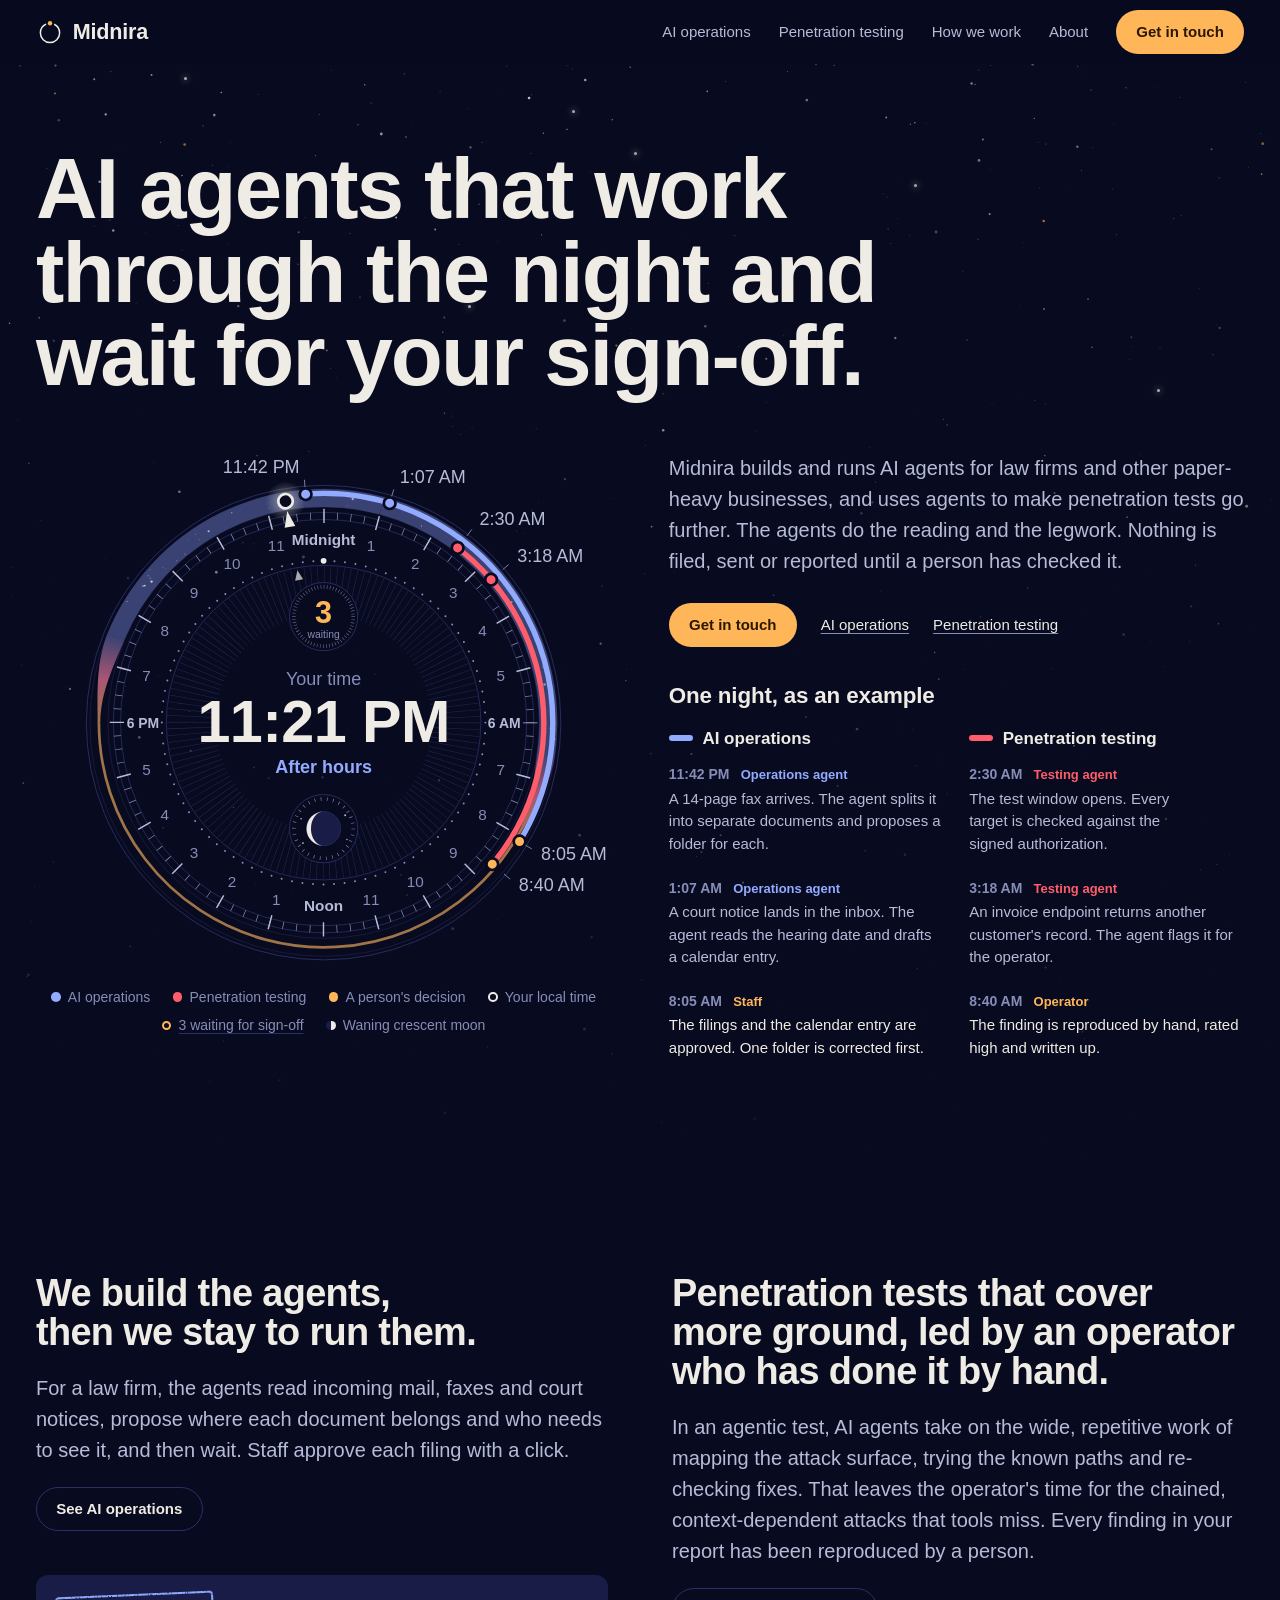
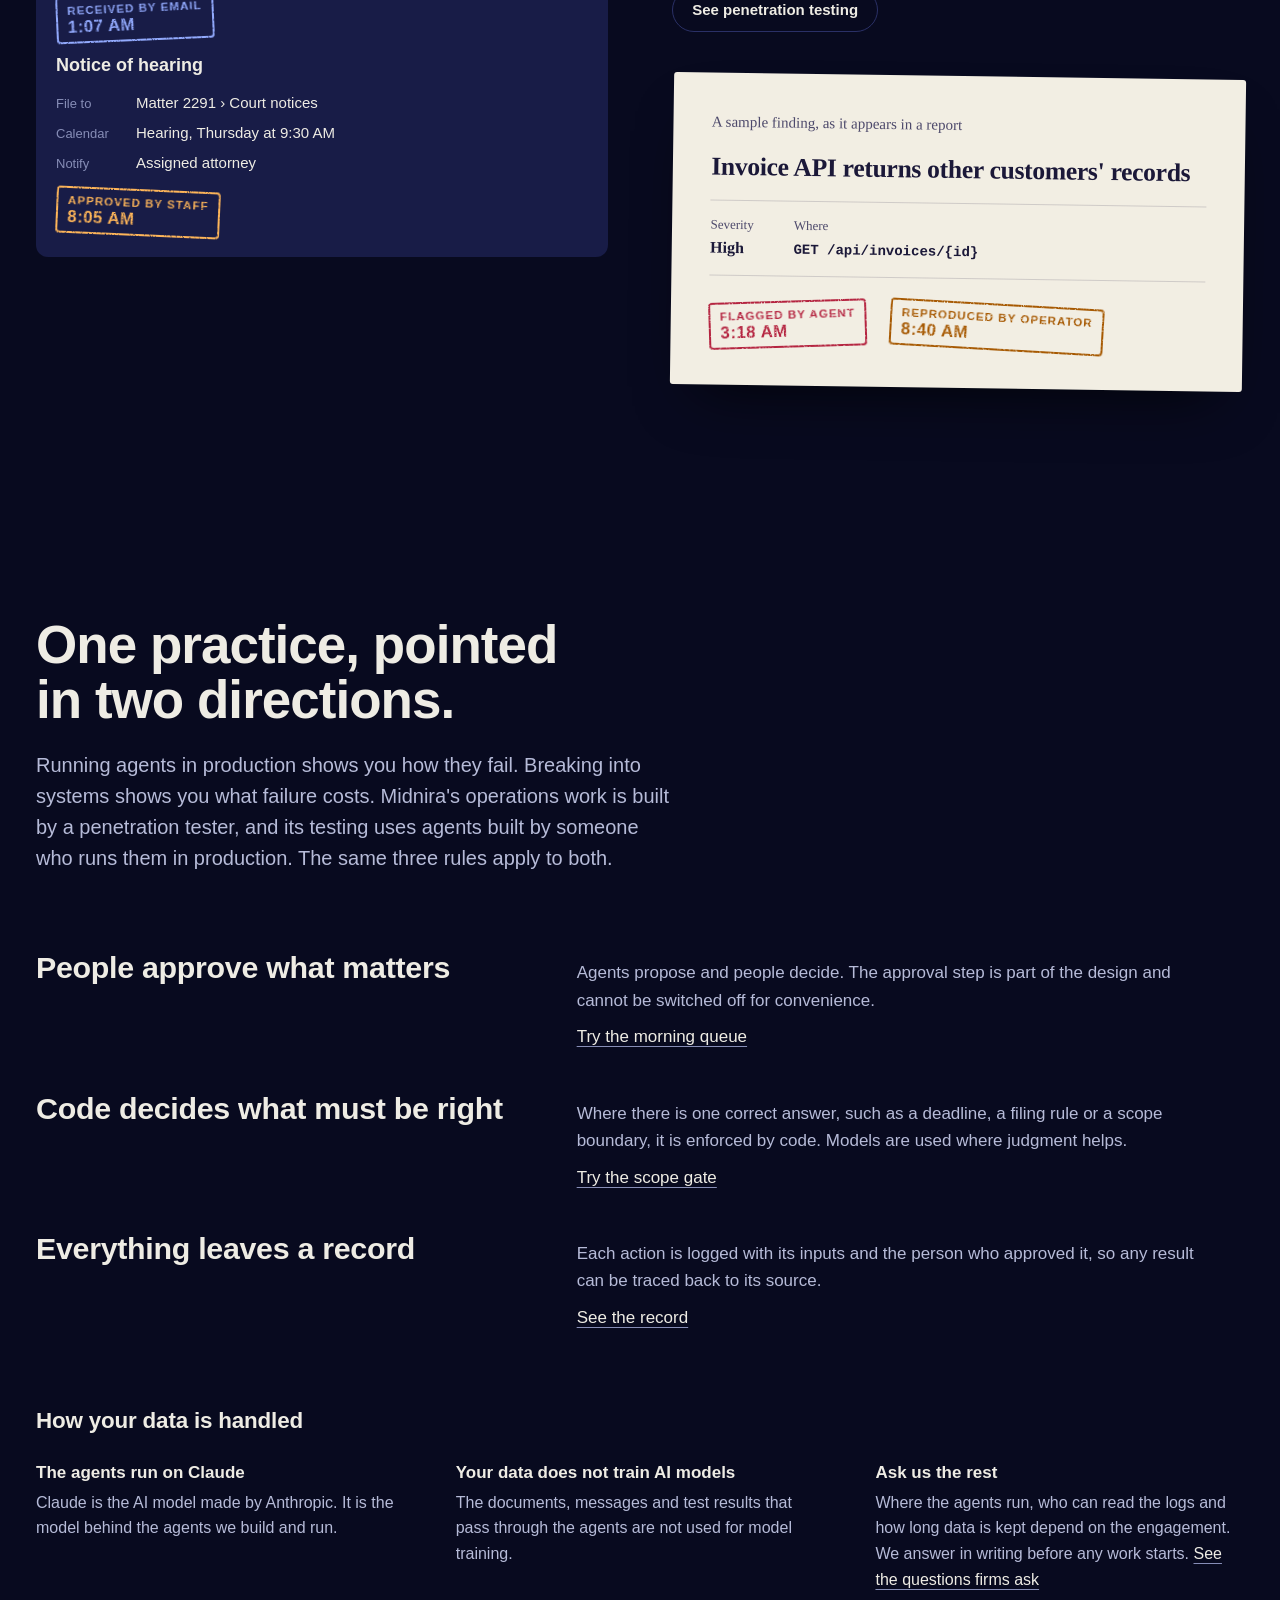
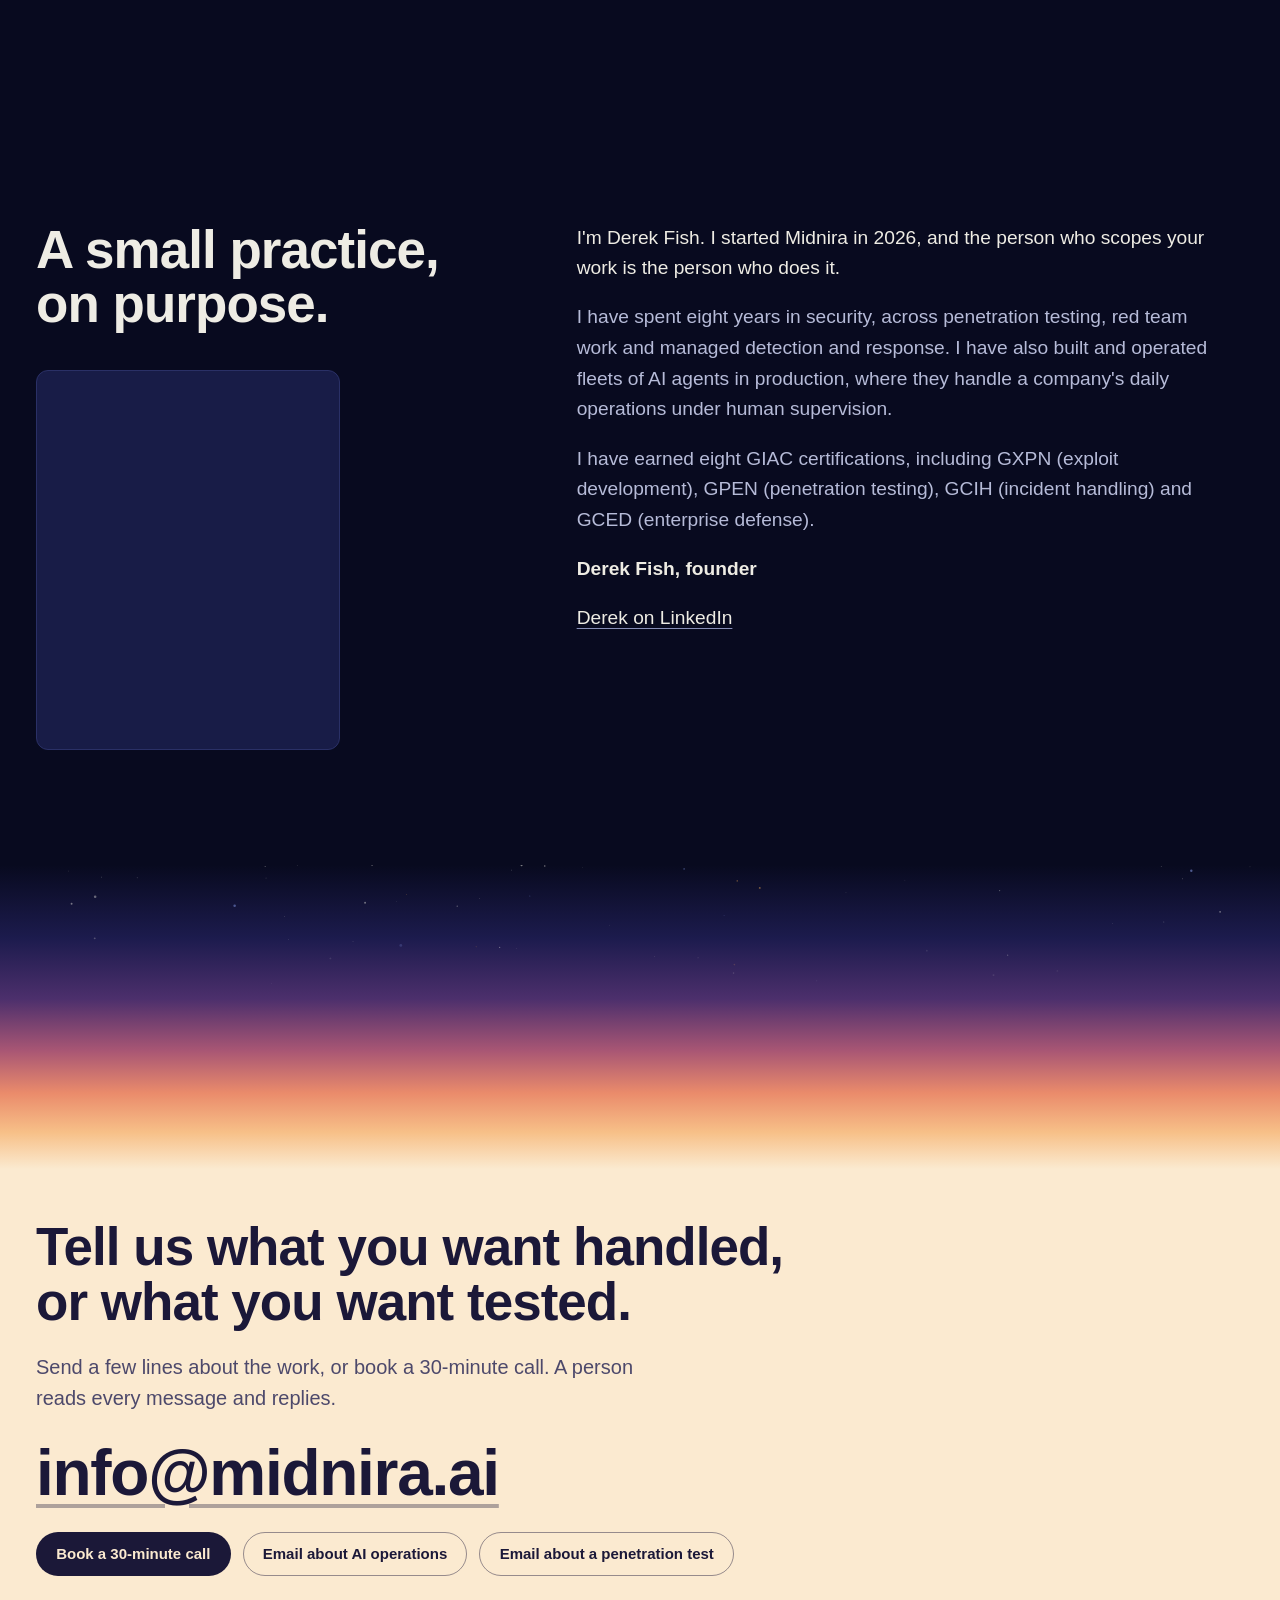
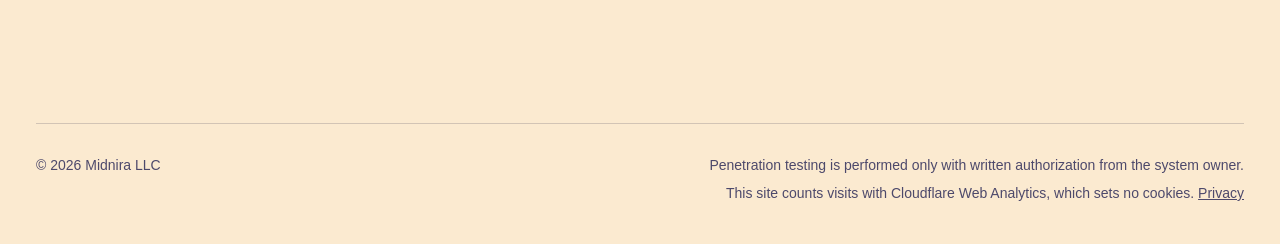
==== commit 62aeab27: "Answer buyers' questions and show how an engagement runs Additions picked from a review of comparabl" ====
--- a/index.html
+++ b/index.html
@@ -287,7 +287,7 @@
         <dl class="takes">
           <div><dt>The agents run on Claude</dt><dd>Claude is the AI model made by Anthropic. It is the model behind the agents we build and run.</dd></div>
           <div><dt>Your data does not train AI models</dt><dd>The documents, messages and test results that pass through the agents are not used for model training.</dd></div>
-          <div><dt>Ask us the rest</dt><dd>Where the agents run, who can read the logs and how long data is kept depend on the engagement. We answer in writing before any work starts.</dd></div>
+          <div><dt>Ask us the rest</dt><dd>Where the agents run, who can read the logs and how long data is kept depend on the engagement. We answer in writing before any work starts. <a class="textlink" href="/ai-operations#questions">See the questions firms ask</a></dd></div>
         </dl>
       </div>
     </div>
@@ -332,7 +332,7 @@
         <p>&copy; 2026 Midnira LLC</p>
         <div class="notes">
           <p>Penetration testing is performed only with written authorization from the system owner.</p>
-          <p>This site counts visits with Cloudflare Web Analytics, which sets no cookies.</p>
+          <p>This site counts visits with Cloudflare Web Analytics, which sets no cookies. <a href="/privacy">Privacy</a></p>
         </div>
       </div>
     </footer>
--- a/site.css
+++ b/site.css
@@ -371,7 +371,7 @@
 /* A real sequence, so it is numbered */
 .steps { display: grid; grid-template-columns: repeat(3, minmax(0, 1fr)); gap: 2rem clamp(1.5rem, 4vw, 3.5rem); counter-reset: step; }
 .steps li { counter-increment: step; display: grid; grid-template-columns: auto minmax(0, 1fr); gap: 0 1rem; }
-.steps li::before { content: counter(step); grid-row: span 2; font-size: 3.4rem; font-weight: 760; font-stretch: 70%; line-height: .9; color: color-mix(in srgb, var(--agent) 50%, var(--night-0)); }
+.steps li::before { content: counter(step); grid-column: 1; grid-row: 1 / span 4; font-size: 3.4rem; font-weight: 760; font-stretch: 70%; line-height: .9; color: color-mix(in srgb, var(--agent) 50%, var(--night-0)); }
 .steps h4 { font-size: 1.0625rem; font-weight: 650; }
 .steps p { margin-top: .25rem; color: var(--mist); font-size: 1rem; }
 
@@ -592,3 +592,44 @@
 @media (max-width: 900px) {
   .doors, .page-grid { grid-template-columns: minmax(0, 1fr); }
 }
+
+/* Round 4: answers, roles, timelines, a sample record, a privacy page */
+.steps li > * { grid-column: 2; }
+.steps.of-test li::before { color: color-mix(in srgb, var(--test) 50%, var(--night-0)); }
+.steps .when { margin-top: .15rem; font-size: .875rem; font-weight: 600; color: var(--dim); }
+.blurb { max-width: 46rem; color: var(--mist); }
+
+/* Questions, answered: the question on the left, the answer beside it */
+.qa { display: grid; }
+.qa > div { display: grid; grid-template-columns: minmax(0, 5fr) minmax(0, 7fr); gap: .4rem clamp(2rem, 5vw, 4.5rem); align-items: baseline; padding: 1.2rem 0; border-top: 1px solid var(--rule); }
+.qa > div:last-child { border-bottom: 1px solid var(--rule); }
+.qa dt { font-size: 1.0625rem; font-weight: 650; line-height: 1.35; color: var(--moon); }
+.qa dd { max-width: 40rem; color: var(--mist); }
+.qa strong { font-weight: 650; color: var(--moon); }
+
+/* Who does what: the agent in its practice color, the operator in lamp amber,
+   and what stays with the client as an open mark */
+.roles { display: grid; grid-template-columns: repeat(3, minmax(0, 1fr)); gap: 2rem clamp(1.5rem, 4vw, 3.5rem); }
+.role { display: grid; gap: .9rem; align-content: start; }
+.role h4 { display: flex; align-items: center; gap: .6rem; font-size: 1.0625rem; font-weight: 680; font-stretch: 94%; line-height: 1.25; color: var(--moon); }
+.role h4::before { content: ""; flex: none; width: 1.5rem; height: .34rem; border-radius: 999px; background: var(--test); }
+.role.by-person h4::before { background: var(--lamp); }
+.role.by-client h4::before { height: .5rem; background: none; border: 2px solid var(--moon); }
+.role ul { display: grid; gap: .6rem; color: var(--mist); }
+
+/* A sample audit record */
+.ledger-wrap { overflow-x: auto; }
+.ledger { width: 100%; min-width: 46rem; border-collapse: collapse; font-size: .9375rem; line-height: 1.45; }
+.ledger th { padding: 0 1.2rem .6rem 0; border-bottom: 1px solid var(--rule); text-align: left; font-size: .8125rem; font-weight: 600; color: var(--dim); }
+.ledger td { padding: .7rem 1.2rem .7rem 0; border-bottom: 1px solid var(--rule); vertical-align: top; color: var(--mist); }
+.ledger td:first-child { white-space: nowrap; font-weight: 600; font-stretch: 82%; color: var(--dim); font-variant-numeric: tabular-nums; }
+.ledger td.by-agent { color: var(--agent); white-space: nowrap; }
+.ledger td.by-person { color: var(--lamp); white-space: nowrap; }
+
+/* Privacy */
+.prose { display: grid; gap: 2.5rem; }
+.prose > div { display: grid; gap: .8rem; max-width: 44rem; }
+.prose p { color: var(--mist); }
+@media (max-width: 900px) {
+  .qa > div, .roles { grid-template-columns: minmax(0, 1fr); }
+}
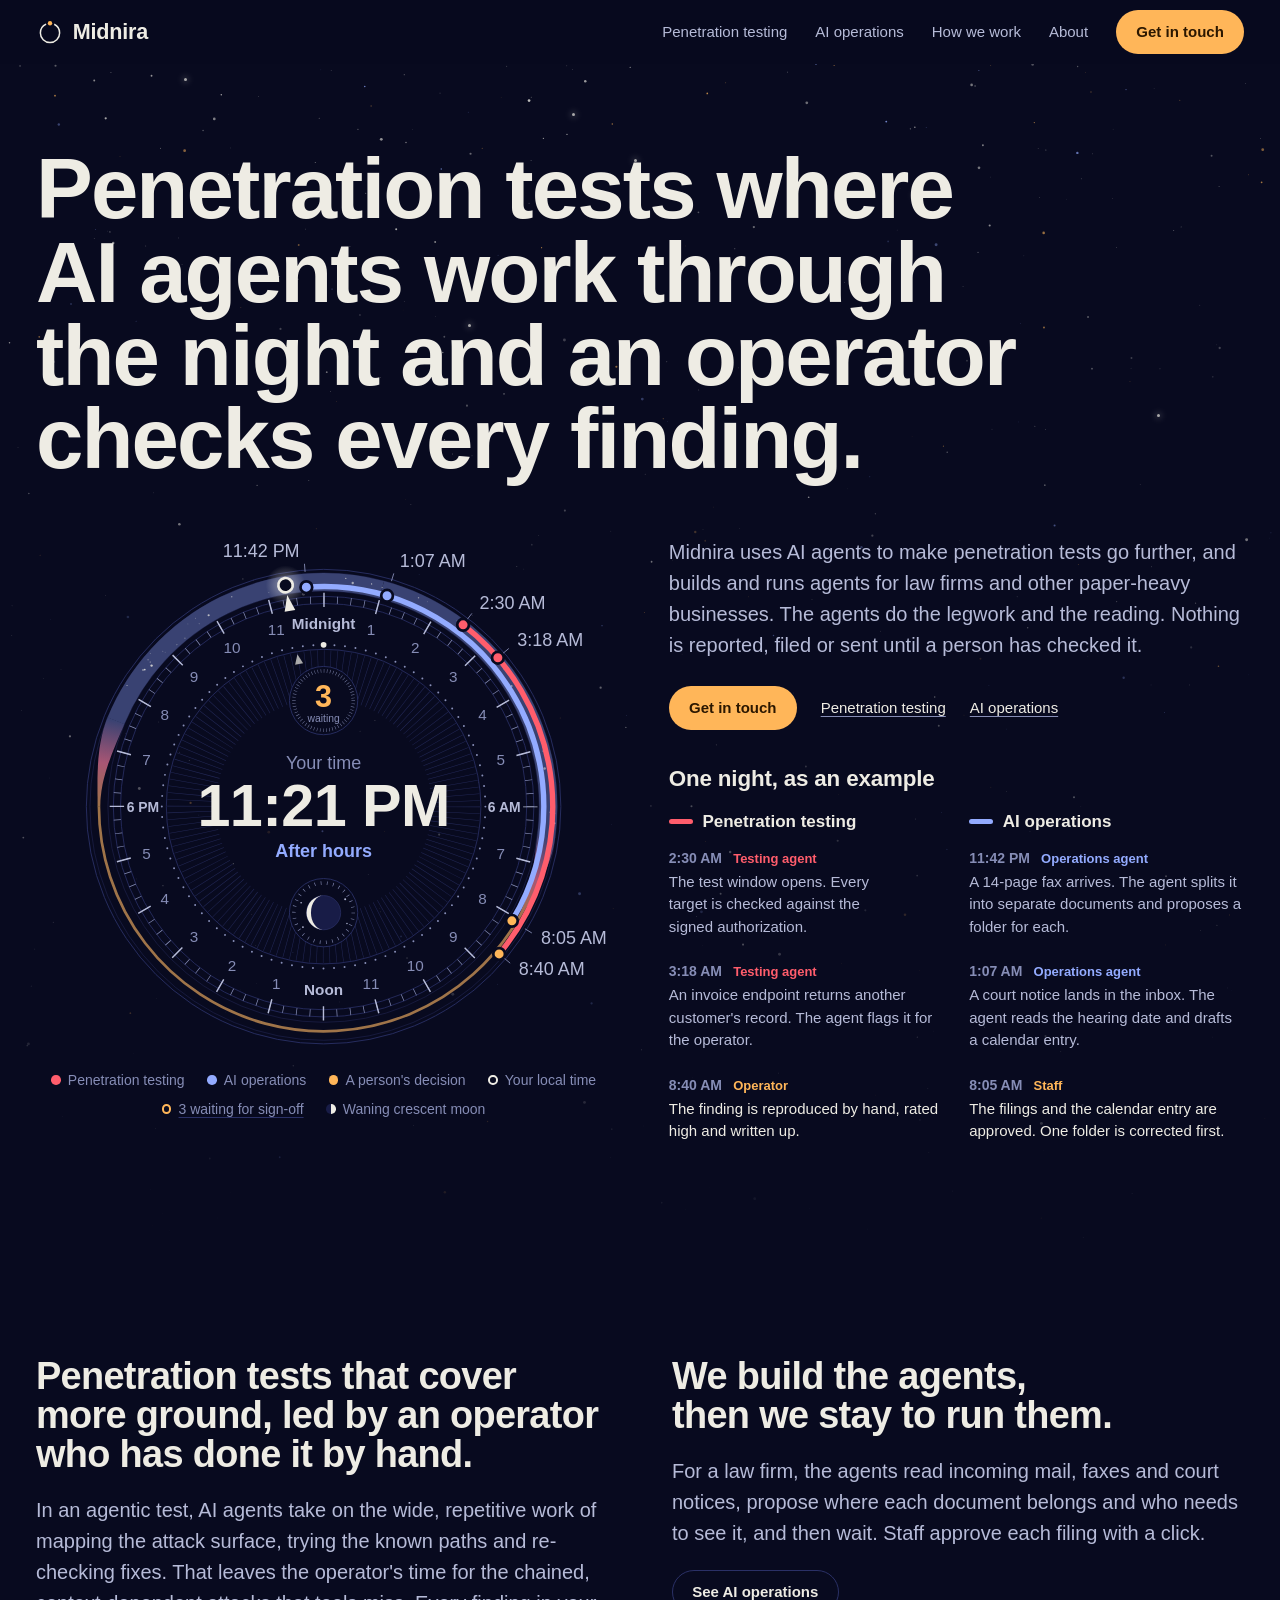
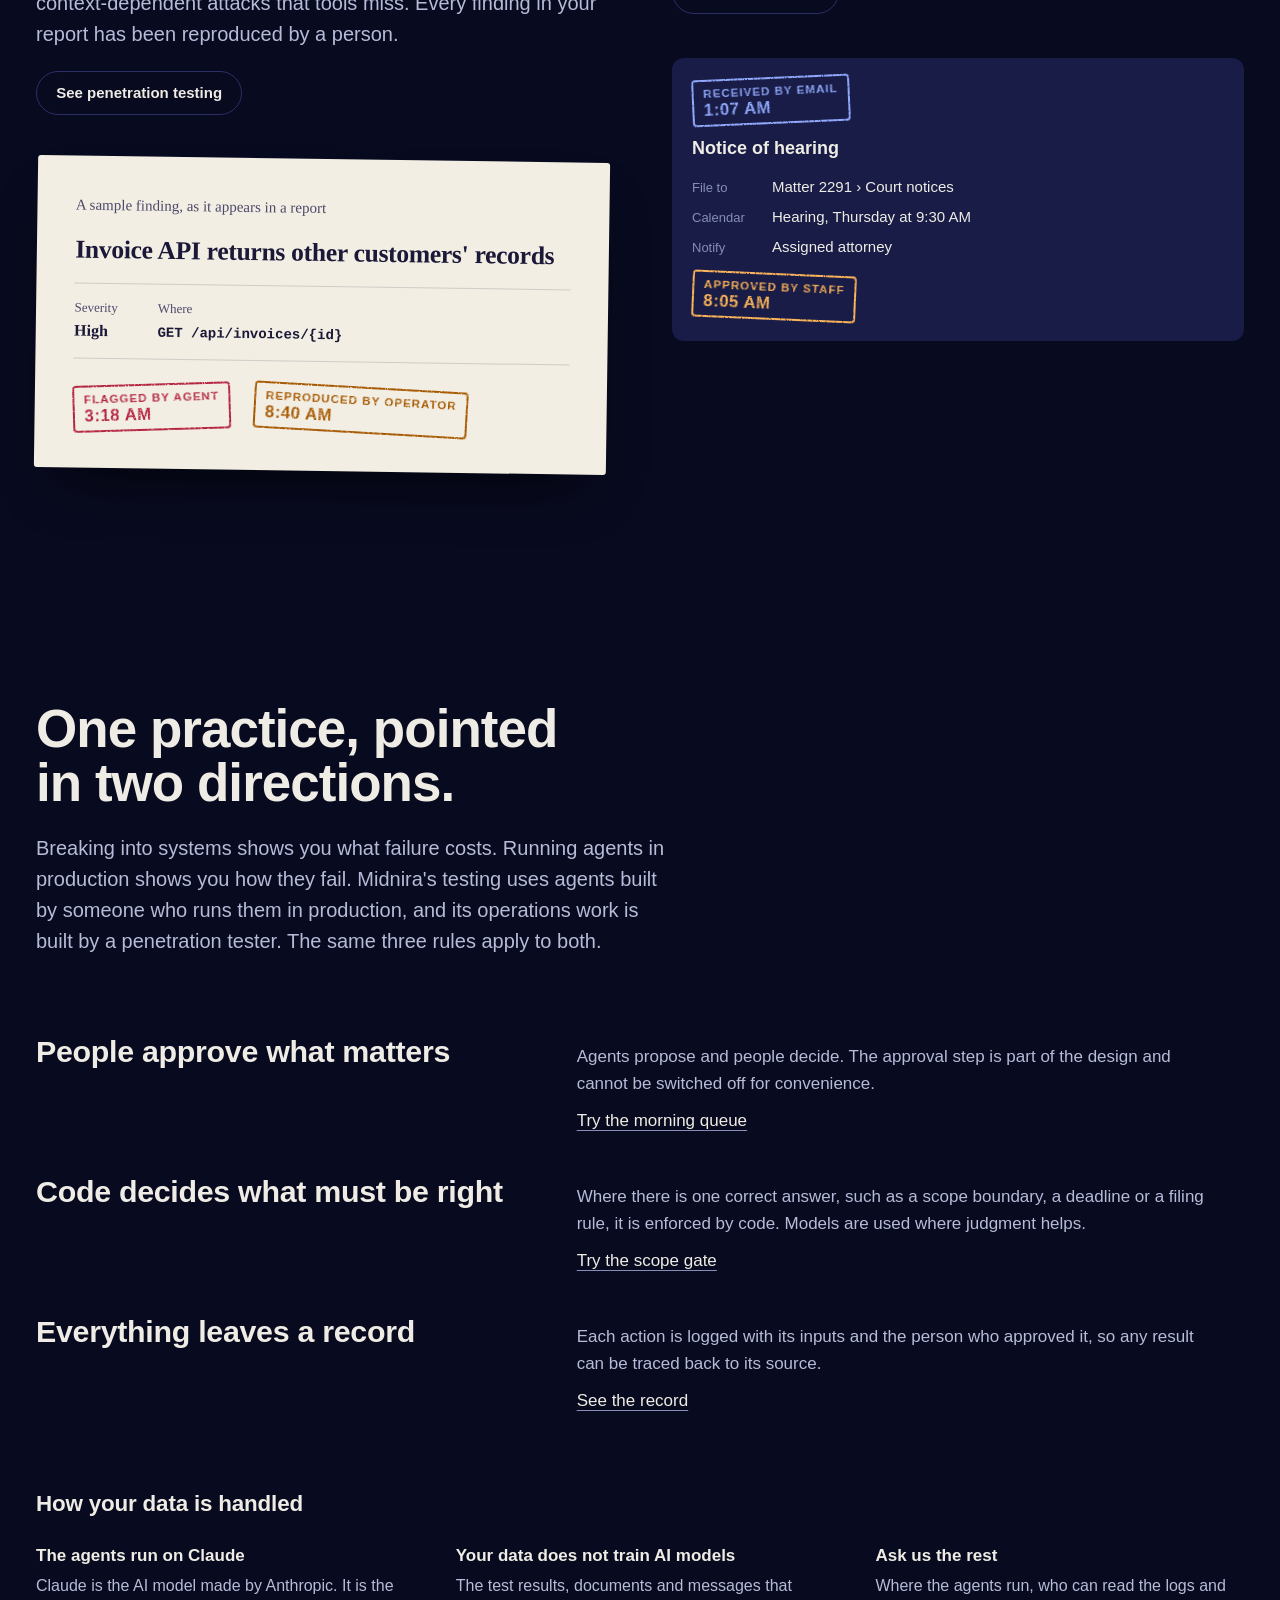
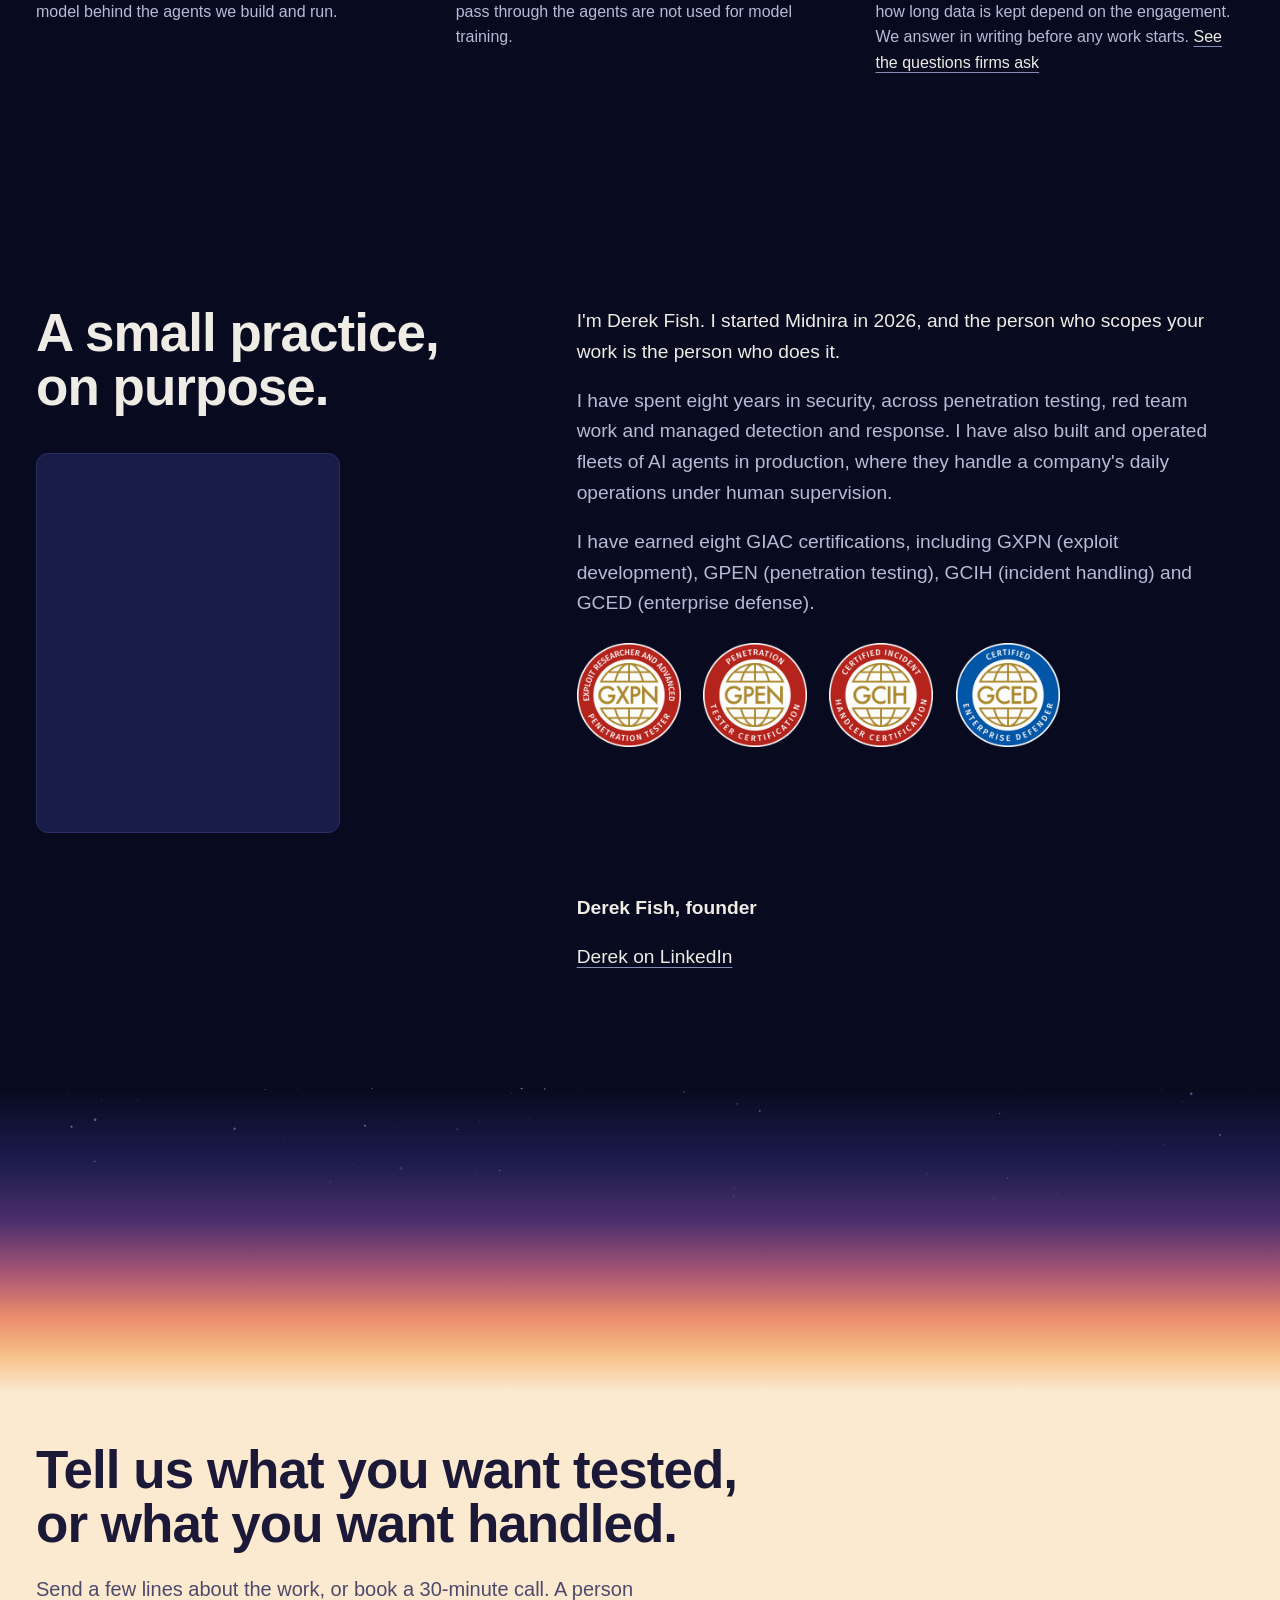
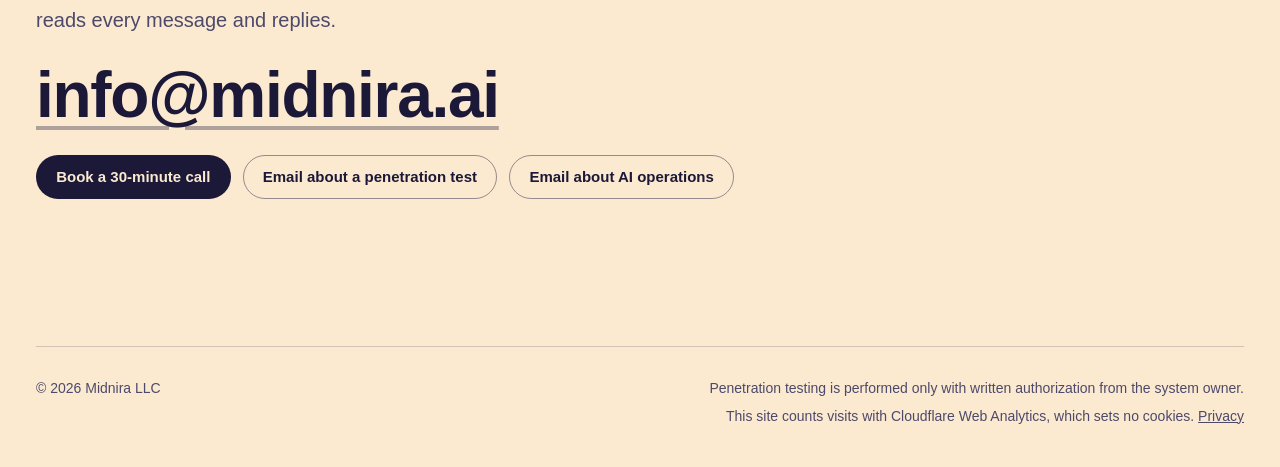
==== commit 16ceb8b5: "Show the founder's eight GIAC badges in the About section GIAC's badge artwork for GXPN, GPEN, GCIH," ====
--- a/index.html
+++ b/index.html
@@ -4,13 +4,13 @@
 <meta charset="utf-8">
 <meta name="viewport" content="width=device-width, initial-scale=1, viewport-fit=cover">
 <meta http-equiv="Content-Security-Policy" content="default-src 'none'; script-src 'self' https://static.cloudflareinsights.com; style-src 'self' https://fonts.googleapis.com; font-src https://fonts.gstatic.com; img-src 'self'; connect-src https://cloudflareinsights.com; base-uri 'none'; form-action 'none'">
-<title>Midnira | AI operations and penetration testing</title>
-<meta name="description" content="Midnira builds and runs supervised AI agents for law firms and other paper-heavy businesses, and performs agent-assisted penetration tests led by a certified operator.">
+<title>Midnira | Penetration testing and AI operations</title>
+<meta name="description" content="Midnira performs agent-assisted penetration tests led by a certified operator, and builds and runs supervised AI agents for law firms and other paper-heavy businesses.">
 <link rel="canonical" href="https://midnira.ai/">
 <meta property="og:type" content="website">
 <meta property="og:site_name" content="Midnira">
-<meta property="og:title" content="Midnira | AI operations and penetration testing">
-<meta property="og:description" content="Supervised AI agents that run your operations and test your defenses.">
+<meta property="og:title" content="Midnira | Penetration testing and AI operations">
+<meta property="og:description" content="Supervised AI agents that test your defenses and run your operations.">
 <meta property="og:url" content="https://midnira.ai/">
 <meta property="og:image" content="https://midnira.ai/og.png">
 <meta name="twitter:card" content="summary_large_image">
@@ -42,8 +42,8 @@
       Midnira
     </a>
     <nav class="nav" aria-label="Site">
+      <a href="/penetration-testing">Penetration testing</a>
       <a href="/ai-operations">AI operations</a>
-      <a href="/penetration-testing">Penetration testing</a>
       <a href="#method">How we work</a>
       <a href="#about">About</a>
       <a class="btn btn-lamp" href="#contact">Get in touch</a>
@@ -55,16 +55,16 @@
   <section class="hero" id="top" aria-labelledby="hero-title">
     <canvas class="stars" data-seed="4127" aria-hidden="true"></canvas>
     <div class="wrap">
-      <h1 class="poster" id="hero-title">AI agents that work through the night and wait for your sign-off.</h1>
+      <h1 class="poster" id="hero-title">Penetration tests where AI agents work through the night and an operator checks every finding.</h1>
 
       <div class="hero-grid">
         <div class="hero-copy">
-          <p class="lede">Midnira builds and runs AI agents for law firms and other paper-heavy businesses, and uses agents to make penetration tests go further. The agents do the reading and the legwork. Nothing is filed, sent or reported until a person has checked it.</p>
+          <p class="lede">Midnira uses AI agents to make penetration tests go further, and builds and runs agents for law firms and other paper-heavy businesses. The agents do the legwork and the reading. Nothing is reported, filed or sent until a person has checked it.</p>
           <div class="hero-actions">
             <a class="btn btn-lamp" href="#contact">Get in touch</a>
             <span class="jumps">
+              <a class="textlink" href="/penetration-testing">Penetration testing</a>
               <a class="textlink" href="/ai-operations">AI operations</a>
-              <a class="textlink" href="/penetration-testing">Penetration testing</a>
             </span>
           </div>
         </div>
@@ -73,7 +73,7 @@
           <!-- dial:start (generated by tools/dial.py) -->
             <svg class="dial" viewBox="-20 0 640 576" role="img" aria-labelledby="dial-title dial-desc">
               <title id="dial-title">One example night on a 24-hour dial</title>
-              <desc id="dial-desc">Midnight is at the top. An outer lane shows AI operations, from a fax at 11:42 PM to staff approval at 8:05 AM. An inner lane shows a penetration test, from the test window opening at 2:30 AM to the operator reproducing a finding at 8:40 AM. A marker shows your local time. Two small dials show how many proposals are waiting for sign-off and the current phase of the moon.</desc>
+              <desc id="dial-desc">Midnight is at the top. An outer lane shows a penetration test, from the test window opening at 2:30 AM to the operator reproducing a finding at 8:40 AM. An inner lane shows AI operations, from a fax at 11:42 PM to staff approval at 8:05 AM. A marker shows your local time. Two small dials show how many proposals are waiting for sign-off and the current phase of the moon.</desc>
               <defs>
                 <mask id="dial-sweep" maskUnits="userSpaceOnUse" x="0" y="0" width="600" height="600"><circle class="sweep" cx="300" cy="300" r="250" fill="none" stroke="#fff" stroke-width="44" transform="rotate(180 300 300)"/></mask>
                 <radialGradient id="dial-glow"><stop offset="0" stop-color="#EEECE4" stop-opacity=".5"/><stop offset="1" stop-color="#EEECE4" stop-opacity="0"/></radialGradient>
@@ -134,8 +134,8 @@
                 <circle cx="501.3" cy="146.6" r="1.1" opacity="0.8"/>
                 <circle cx="262.4" cy="50" r="1.2" opacity="0.8"/>
               </g>
-              <path d="M 280 45.8 A 255 255 0 0 1 518 432.3" class="lane of-ops" pathLength="1"/>
-              <path d="M 449.1 105.6 A 245 245 0 0 1 487.7 457.5" class="lane of-test" pathLength="1"/>
+              <path d="M 455.2 97.7 A 255 255 0 0 1 495.3 463.9" class="lane of-test" pathLength="1"/>
+              <path d="M 280.8 55.8 A 245 245 0 0 1 509.5 427.1" class="lane of-ops" pathLength="1"/>
               <circle class="rail" cx="300" cy="300" r="234"/>
               <circle class="rail" cx="300" cy="300" r="226"/>
               <circle class="ticks-quarter" cx="300" cy="300" r="230"/>
@@ -189,20 +189,28 @@
                 <path d="M 295.5 139 L 304.5 139 L 300 128 Z" opacity=".7"/><path d="M 294 79 L 306 79 L 300 61 Z"/>
                 <circle class="now-glow" cx="300" cy="50" r="22"/><circle class="now-bead" cx="300" cy="50" r="8"/>
               </g>
-              <g class="mark by-agent of-ops" data-i="0" aria-hidden="true"><circle class="hit" cx="280" cy="45.8" r="20"/><line class="lead" x1="279.4" y1="38.8" x2="278.7" y2="29.8"/><circle class="dot" cx="280" cy="45.8" r="6.5"/><text x="273.3" y="21.9" text-anchor="end">11:42 PM</text></g>
-              <g class="mark by-agent of-ops" data-i="1" aria-hidden="true"><circle class="hit" cx="373.5" cy="55.8" r="20"/><line class="lead" x1="375.5" y1="49.1" x2="378.1" y2="40.5"/><circle class="dot" cx="373.5" cy="55.8" r="6.5"/><text x="384.8" y="33.1">1:07 AM</text></g>
-              <g class="mark by-agent of-test" data-i="2" aria-hidden="true"><circle class="hit" cx="449.1" cy="105.6" r="20"/><line class="lead" x1="459.5" y1="92.1" x2="465" y2="85"/><circle class="dot" cx="449.1" cy="105.6" r="6.5"/><text x="473.6" y="79.9">2:30 AM</text></g>
-              <g class="mark by-agent of-test" data-i="3" aria-hidden="true"><circle class="hit" cx="486.3" cy="140.9" r="20"/><line class="lead" x1="499.2" y1="129.8" x2="506.1" y2="124"/><circle class="dot" cx="486.3" cy="140.9" r="6.5"/><text x="515.6" y="120.9">3:18 AM</text></g>
-              <g class="mark by-person of-ops" data-i="4" aria-hidden="true"><circle class="hit" cx="518" cy="432.3" r="20"/><line class="lead" x1="524" y1="435.9" x2="531.7" y2="440.6"/><circle class="dot" cx="518" cy="432.3" r="6.5"/><text x="541.8" y="452.8">8:05 AM</text></g>
-              <g class="mark by-person of-test" data-i="5" aria-hidden="true"><circle class="hit" cx="487.7" cy="457.5" r="20"/><line class="lead" x1="500.7" y1="468.4" x2="507.6" y2="474.2"/><circle class="dot" cx="487.7" cy="457.5" r="6.5"/><text x="517.2" y="487.9">8:40 AM</text></g>
+              <g class="mark by-agent of-ops" data-i="0" aria-hidden="true"><circle class="hit" cx="280.8" cy="55.8" r="20"/><line class="lead" x1="279.4" y1="38.8" x2="278.7" y2="29.8"/><circle class="dot" cx="280.8" cy="55.8" r="6.5"/><text x="273.3" y="21.9" text-anchor="end">11:42 PM</text></g>
+              <g class="mark by-agent of-ops" data-i="1" aria-hidden="true"><circle class="hit" cx="370.6" cy="65.4" r="20"/><line class="lead" x1="375.5" y1="49.1" x2="378.1" y2="40.5"/><circle class="dot" cx="370.6" cy="65.4" r="6.5"/><text x="384.8" y="33.1">1:07 AM</text></g>
+              <g class="mark by-agent of-test" data-i="2" aria-hidden="true"><circle class="hit" cx="455.2" cy="97.7" r="20"/><line class="lead" x1="459.5" y1="92.1" x2="465" y2="85"/><circle class="dot" cx="455.2" cy="97.7" r="6.5"/><text x="473.6" y="79.9">2:30 AM</text></g>
+              <g class="mark by-agent of-test" data-i="3" aria-hidden="true"><circle class="hit" cx="493.9" cy="134.4" r="20"/><line class="lead" x1="499.2" y1="129.8" x2="506.1" y2="124"/><circle class="dot" cx="493.9" cy="134.4" r="6.5"/><text x="515.6" y="120.9">3:18 AM</text></g>
+              <g class="mark by-person of-ops" data-i="4" aria-hidden="true"><circle class="hit" cx="509.5" cy="427.1" r="20"/><line class="lead" x1="524" y1="435.9" x2="531.7" y2="440.6"/><circle class="dot" cx="509.5" cy="427.1" r="6.5"/><text x="541.8" y="452.8">8:05 AM</text></g>
+              <g class="mark by-person of-test" data-i="5" aria-hidden="true"><circle class="hit" cx="495.3" cy="463.9" r="20"/><line class="lead" x1="500.7" y1="468.4" x2="507.6" y2="474.2"/><circle class="dot" cx="495.3" cy="463.9" r="6.5"/><text x="517.2" y="487.9">8:40 AM</text></g>
             </svg>
             <!-- dial:end -->
-          <figcaption class="legend"><span>AI operations</span><span class="k-test">Penetration testing</span><span class="k-person">A person's decision</span><span class="k-now">Your local time</span><a class="k-wait" id="queue-count" href="/ai-operations#queue">3 waiting for sign-off</a><span class="k-moon" id="moon-name">Moon phase</span></figcaption>
+          <figcaption class="legend"><span class="k-test">Penetration testing</span><span>AI operations</span><span class="k-person">A person's decision</span><span class="k-now">Your local time</span><a class="k-wait" id="queue-count" href="/ai-operations#queue">3 waiting for sign-off</a><span class="k-moon" id="moon-name">Moon phase</span></figcaption>
         </figure>
 
         <div class="nightlog">
           <h2 class="heading" id="log-title">One night, as an example</h2>
           <div class="lanes">
+            <div class="lane-col of-test">
+              <h3 id="log-test">Penetration testing</h3>
+              <ol aria-labelledby="log-test">
+                <li class="by-agent" data-i="2"><time datetime="02:30">2:30 AM</time><div><span class="who">Testing agent</span><p>The test window opens. Every target is checked against the signed authorization.</p></div></li>
+                <li class="by-agent" data-i="3"><time datetime="03:18">3:18 AM</time><div><span class="who">Testing agent</span><p>An invoice endpoint returns another customer's record. The agent flags it for the operator.</p></div></li>
+                <li class="by-person" data-i="5"><time datetime="08:40">8:40 AM</time><div><span class="who">Operator</span><p>The finding is reproduced by hand, rated high and written up.</p></div></li>
+              </ol>
+            </div>
             <div class="lane-col of-ops">
               <h3 id="log-ops">AI operations</h3>
               <ol aria-labelledby="log-ops">
@@ -211,14 +219,6 @@
                 <li class="by-person" data-i="4"><time datetime="08:05">8:05 AM</time><div><span class="who">Staff</span><p>The filings and the calendar entry are approved. One folder is corrected first.</p></div></li>
               </ol>
             </div>
-            <div class="lane-col of-test">
-              <h3 id="log-test">Penetration testing</h3>
-              <ol aria-labelledby="log-test">
-                <li class="by-agent" data-i="2"><time datetime="02:30">2:30 AM</time><div><span class="who">Testing agent</span><p>The test window opens. Every target is checked against the signed authorization.</p></div></li>
-                <li class="by-agent" data-i="3"><time datetime="03:18">3:18 AM</time><div><span class="who">Testing agent</span><p>An invoice endpoint returns another customer's record. The agent flags it for the operator.</p></div></li>
-                <li class="by-person" data-i="5"><time datetime="08:40">8:40 AM</time><div><span class="who">Operator</span><p>The finding is reproduced by hand, rated high and written up.</p></div></li>
-              </ol>
-            </div>
           </div>
         </div>
       </div>
@@ -227,28 +227,6 @@
 
   <section class="band" aria-label="The two practices">
     <div class="wrap doors">
-      <div class="door" id="operations">
-        <div class="door-copy">
-          <h2 class="headline">We build the agents, then we stay to run them.</h2>
-          <p class="lede">For a law firm, the agents read incoming mail, faxes and court notices, propose where each document belongs and who needs to see it, and then wait. Staff approve each filing with a click.</p>
-          <a class="btn btn-quiet" href="/ai-operations">See AI operations</a>
-        </div>
-        <div class="card">
-          <div class="card-doc">
-            <span class="stamp">Received by email <b>1:07 AM</b></span>
-            <h3>Notice of hearing</h3>
-          </div>
-          <div class="card-plan">
-            <dl class="proposal">
-              <div><dt>File to</dt><dd>Matter 2291 › Court notices</dd></div>
-              <div><dt>Calendar</dt><dd>Hearing, Thursday at 9:30 AM</dd></div>
-              <div><dt>Notify</dt><dd>Assigned attorney</dd></div>
-            </dl>
-            <span class="stamp stamp-lamp">Approved by staff <b>8:05 AM</b></span>
-          </div>
-        </div>
-      </div>
-
       <div class="door" id="pentest">
         <div class="door-copy">
           <h2 class="headline">Penetration tests that cover more ground, led by an operator who has done it by hand.</h2>
@@ -268,6 +246,28 @@
           </div>
         </article>
       </div>
+
+      <div class="door" id="operations">
+        <div class="door-copy">
+          <h2 class="headline">We build the agents, then we stay to run them.</h2>
+          <p class="lede">For a law firm, the agents read incoming mail, faxes and court notices, propose where each document belongs and who needs to see it, and then wait. Staff approve each filing with a click.</p>
+          <a class="btn btn-quiet" href="/ai-operations">See AI operations</a>
+        </div>
+        <div class="card">
+          <div class="card-doc">
+            <span class="stamp">Received by email <b>1:07 AM</b></span>
+            <h3>Notice of hearing</h3>
+          </div>
+          <div class="card-plan">
+            <dl class="proposal">
+              <div><dt>File to</dt><dd>Matter 2291 › Court notices</dd></div>
+              <div><dt>Calendar</dt><dd>Hearing, Thursday at 9:30 AM</dd></div>
+              <div><dt>Notify</dt><dd>Assigned attorney</dd></div>
+            </dl>
+            <span class="stamp stamp-lamp">Approved by staff <b>8:05 AM</b></span>
+          </div>
+        </div>
+      </div>
     </div>
   </section>
 
@@ -275,18 +275,18 @@
     <div class="wrap flow">
       <div class="head">
         <h2 class="headline" id="method-title">One practice, pointed in two directions.</h2>
-        <p class="lede">Running agents in production shows you how they fail. Breaking into systems shows you what failure costs. Midnira's operations work is built by a penetration tester, and its testing uses agents built by someone who runs them in production. The same three rules apply to both.</p>
+        <p class="lede">Breaking into systems shows you what failure costs. Running agents in production shows you how they fail. Midnira's testing uses agents built by someone who runs them in production, and its operations work is built by a penetration tester. The same three rules apply to both.</p>
       </div>
       <dl class="rules">
         <div><dt>People approve what matters</dt><dd><p>Agents propose and people decide. The approval step is part of the design and cannot be switched off for convenience.</p><a class="textlink" href="/ai-operations#queue">Try the morning queue</a></dd></div>
-        <div><dt>Code decides what must be right</dt><dd><p>Where there is one correct answer, such as a deadline, a filing rule or a scope boundary, it is enforced by code. Models are used where judgment helps.</p><a class="textlink" href="/penetration-testing#scope">Try the scope gate</a></dd></div>
+        <div><dt>Code decides what must be right</dt><dd><p>Where there is one correct answer, such as a scope boundary, a deadline or a filing rule, it is enforced by code. Models are used where judgment helps.</p><a class="textlink" href="/penetration-testing#scope">Try the scope gate</a></dd></div>
         <div><dt>Everything leaves a record</dt><dd><p>Each action is logged with its inputs and the person who approved it, so any result can be traced back to its source.</p><a class="textlink" href="/ai-operations#record">See the record</a></dd></div>
       </dl>
       <div class="block" id="data">
         <h3 class="heading">How your data is handled</h3>
         <dl class="takes">
           <div><dt>The agents run on Claude</dt><dd>Claude is the AI model made by Anthropic. It is the model behind the agents we build and run.</dd></div>
-          <div><dt>Your data does not train AI models</dt><dd>The documents, messages and test results that pass through the agents are not used for model training.</dd></div>
+          <div><dt>Your data does not train AI models</dt><dd>The test results, documents and messages that pass through the agents are not used for model training.</dd></div>
           <div><dt>Ask us the rest</dt><dd>Where the agents run, who can read the logs and how long data is kept depend on the engagement. We answer in writing before any work starts. <a class="textlink" href="/ai-operations#questions">See the questions firms ask</a></dd></div>
         </dl>
       </div>
@@ -303,6 +303,16 @@
         <p>I'm Derek Fish. I started Midnira in 2026, and the person who scopes your work is the person who does it.</p>
         <p>I have spent eight years in security, across penetration testing, red team work and managed detection and response. I have also built and operated fleets of AI agents in production, where they handle a company's daily operations under human supervision.</p>
         <p>I have earned eight GIAC certifications, including GXPN (exploit development), GPEN (penetration testing), GCIH (incident handling) and GCED (enterprise defense).</p>
+        <ul class="badges" aria-label="The eight GIAC certifications Derek Fish has earned">
+          <li><img src="giac/gxpn.png" width="240" height="240" alt="GIAC Exploit Researcher and Advanced Penetration Tester (GXPN)" loading="lazy" decoding="async"></li>
+          <li><img src="giac/gpen.png" width="240" height="240" alt="GIAC Penetration Tester (GPEN)" loading="lazy" decoding="async"></li>
+          <li><img src="giac/gcih.png" width="240" height="240" alt="GIAC Certified Incident Handler (GCIH)" loading="lazy" decoding="async"></li>
+          <li><img src="giac/gced.png" width="240" height="240" alt="GIAC Certified Enterprise Defender (GCED)" loading="lazy" decoding="async"></li>
+          <li><img src="giac/gnfa.png" width="240" height="240" alt="GIAC Network Forensic Analyst (GNFA)" loading="lazy" decoding="async"></li>
+          <li><img src="giac/gcti.png" width="240" height="240" alt="GIAC Cyber Threat Intelligence (GCTI)" loading="lazy" decoding="async"></li>
+          <li><img src="giac/gpyc.png" width="240" height="240" alt="GIAC Python Coder (GPYC)" loading="lazy" decoding="async"></li>
+          <li><img src="giac/gasf.png" width="240" height="240" alt="GIAC Advanced Smartphone Forensics (GASF)" loading="lazy" decoding="async"></li>
+        </ul>
         <p class="sign">Derek Fish, founder</p>
         <p><a class="textlink" href="https://www.linkedin.com/in/derek-fish/" rel="me noopener">Derek on LinkedIn</a></p>
       </div>
@@ -315,14 +325,14 @@
     <section class="band" id="contact" aria-labelledby="contact-title">
       <div class="wrap block">
         <div class="head">
-          <h2 class="headline" id="contact-title">Tell us what you want handled, or what you want tested.</h2>
+          <h2 class="headline" id="contact-title">Tell us what you want tested, or what you want handled.</h2>
           <p class="lede">Send a few lines about the work, or book a 30-minute call. A person reads every message and replies.</p>
         </div>
         <a class="email" href="mailto:info@midnira.ai">info@midnira.ai</a>
         <div class="actions">
           <a class="btn btn-ink" href="https://calendly.com/derek-midnira/30min" rel="noopener">Book a 30-minute call</a>
+          <a class="btn btn-ink-quiet" href="mailto:info@midnira.ai?subject=Penetration%20test">Email about a penetration test</a>
           <a class="btn btn-ink-quiet" href="mailto:info@midnira.ai?subject=AI%20operations">Email about AI operations</a>
-          <a class="btn btn-ink-quiet" href="mailto:info@midnira.ai?subject=Penetration%20test">Email about a penetration test</a>
         </div>
       </div>
     </section>
--- a/site.css
+++ b/site.css
@@ -291,6 +291,7 @@
 .flow { display: grid; gap: clamp(3rem, 6vw, 5rem); }
 .head { display: grid; gap: 1.4rem; max-width: 58rem; }
 .block { display: grid; gap: 1.5rem; min-width: 0; }
+.block[id] { scroll-margin-top: 5rem; }   /* a linked block lands below the sticky header */
 .split { display: grid; grid-template-columns: minmax(0, 1fr) minmax(0, 1fr); gap: 3rem clamp(2rem, 5vw, 4.5rem); align-items: start; }
 .split-wide-left { grid-template-columns: minmax(0, 7fr) minmax(0, 5fr); }
 .split-wide-right { grid-template-columns: minmax(0, 5fr) minmax(0, 7fr); }
@@ -451,6 +452,9 @@
 .letter { display: grid; gap: 1.15rem; max-width: 40rem; font-size: clamp(1.0625rem, .4vw + 1rem, 1.2rem); line-height: 1.6; color: var(--mist); }
 .letter p:first-child { color: var(--moon); }
 .letter .sign { color: var(--moon); font-weight: 650; }
+/* The founder's GIAC badges, in his own letter: they are his, not the company's. */
+.badges { display: grid; grid-template-columns: repeat(4, minmax(0, 6.5rem)); gap: 1.1rem 1.4rem; margin-block: .35rem; }
+.badges img { display: block; width: 100%; height: auto; }
 .about-head { display: grid; gap: clamp(1.75rem, 3vw, 2.5rem); justify-items: start; }
 .portrait { display: block; width: min(100%, 19rem); height: auto; aspect-ratio: 4 / 5; object-fit: cover; border: 1px solid var(--rule); border-radius: 12px; background: var(--night-2); }
 
@@ -617,6 +621,27 @@
 .role.by-client h4::before { height: .5rem; background: none; border: 2px solid var(--moon); }
 .role ul { display: grid; gap: .6rem; color: var(--mist); }
 
+/* The harness: what code decides, beside the code itself and its own output */
+#harness, #approval-gate, #record-chain { scroll-margin-top: 5rem; }
+/* Beside a long exhibit the text keeps pace with the code, where the screen is tall enough to hold it. */
+@media (min-width: 901px) and (min-height: 940px) { .split-follow > .block { position: sticky; top: 5.5rem; } }
+@media (min-width: 901px) { .split-code { grid-template-columns: minmax(0, 4fr) minmax(0, 8fr); } }
+.source { display: grid; gap: 1rem; min-width: 0; padding: clamp(1.25rem, 3vw, 2.25rem); border-radius: 20px; background: var(--night-1); }
+.source-head { display: flex; flex-wrap: wrap; align-items: baseline; justify-content: space-between; gap: .2rem 1rem; font-size: .875rem; color: var(--dim); }
+.source-head code { font-family: var(--code); color: var(--mist); }
+.source pre + .source-head, .source .fine + .source-head { margin-top: .6rem; padding-top: 1.4rem; border-top: 1px solid var(--rule); }
+.source pre { margin: 0; padding-bottom: .2rem; overflow-x: auto; font: 400 .8125rem/1.65 var(--code); color: var(--moon); tab-size: 4; }
+.source pre code { font: inherit; }
+.source pre.term { white-space: pre-wrap; overflow-wrap: anywhere; color: var(--mist); }
+.source .cm { color: var(--dim); }
+.source .kw { color: var(--test); }
+.source .cmd { color: var(--moon); }
+.source .no { color: var(--stop); }
+.source .ok { color: var(--ok); }
+.source .hold { color: var(--lamp); }
+.source.of-ops .kw { color: var(--agent); }   /* the AI operations page keeps its agent's blue */
+@media (max-width: 640px) { .source pre { font-size: .75rem; } }
+
 /* A sample audit record */
 .ledger-wrap { overflow-x: auto; }
 .ledger { width: 100%; min-width: 46rem; border-collapse: collapse; font-size: .9375rem; line-height: 1.45; }
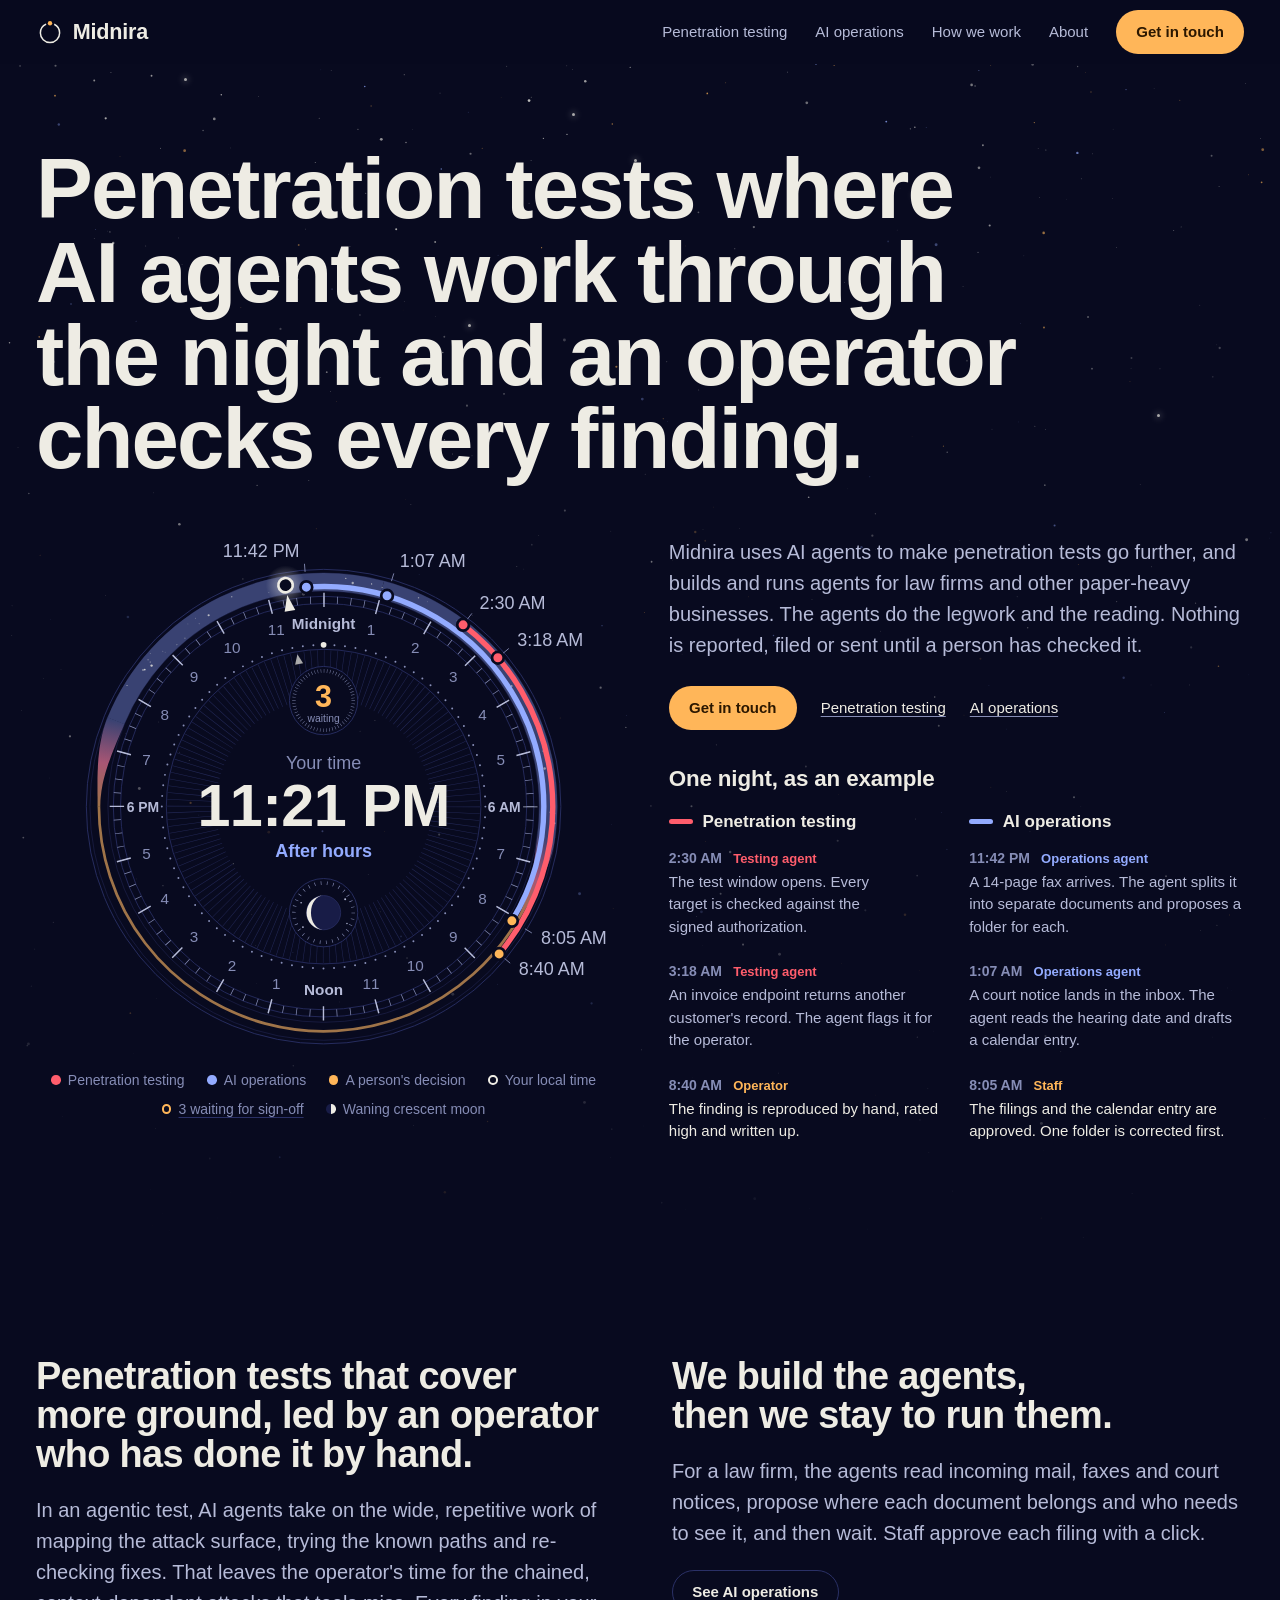
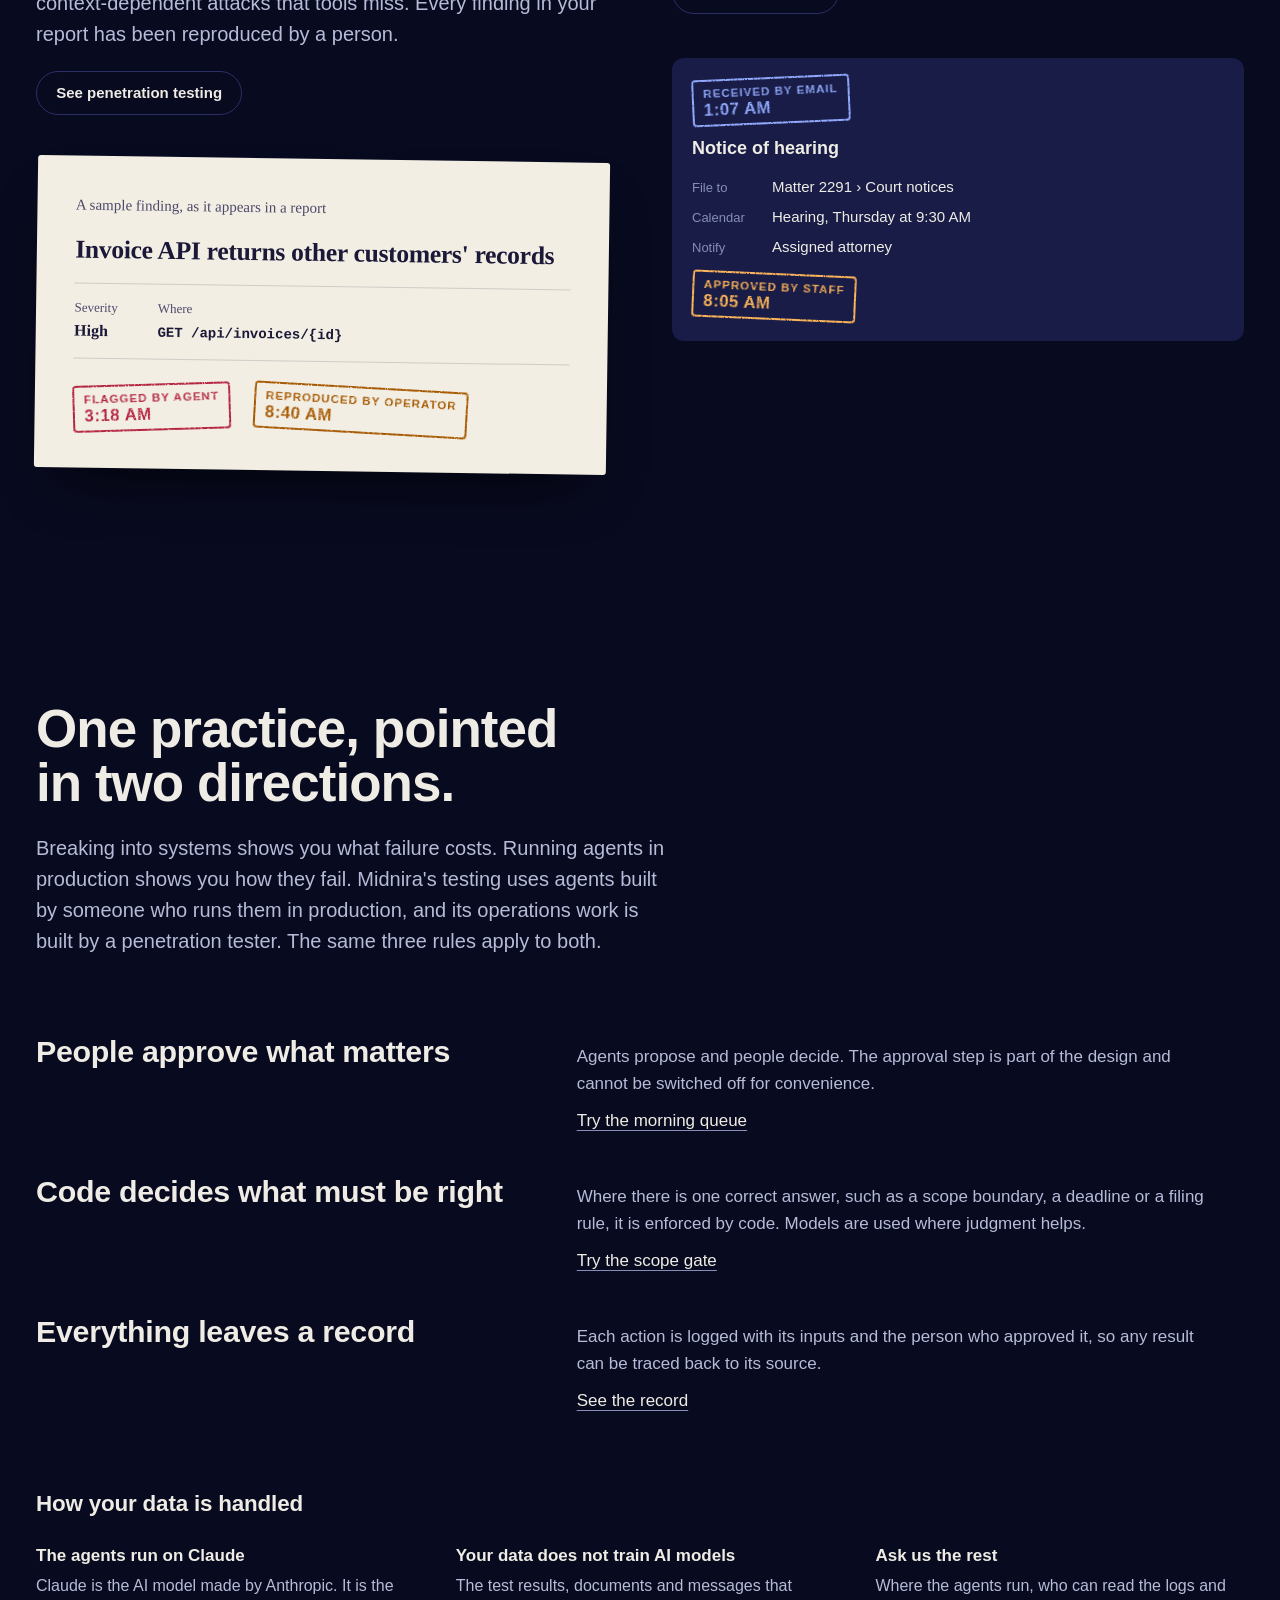
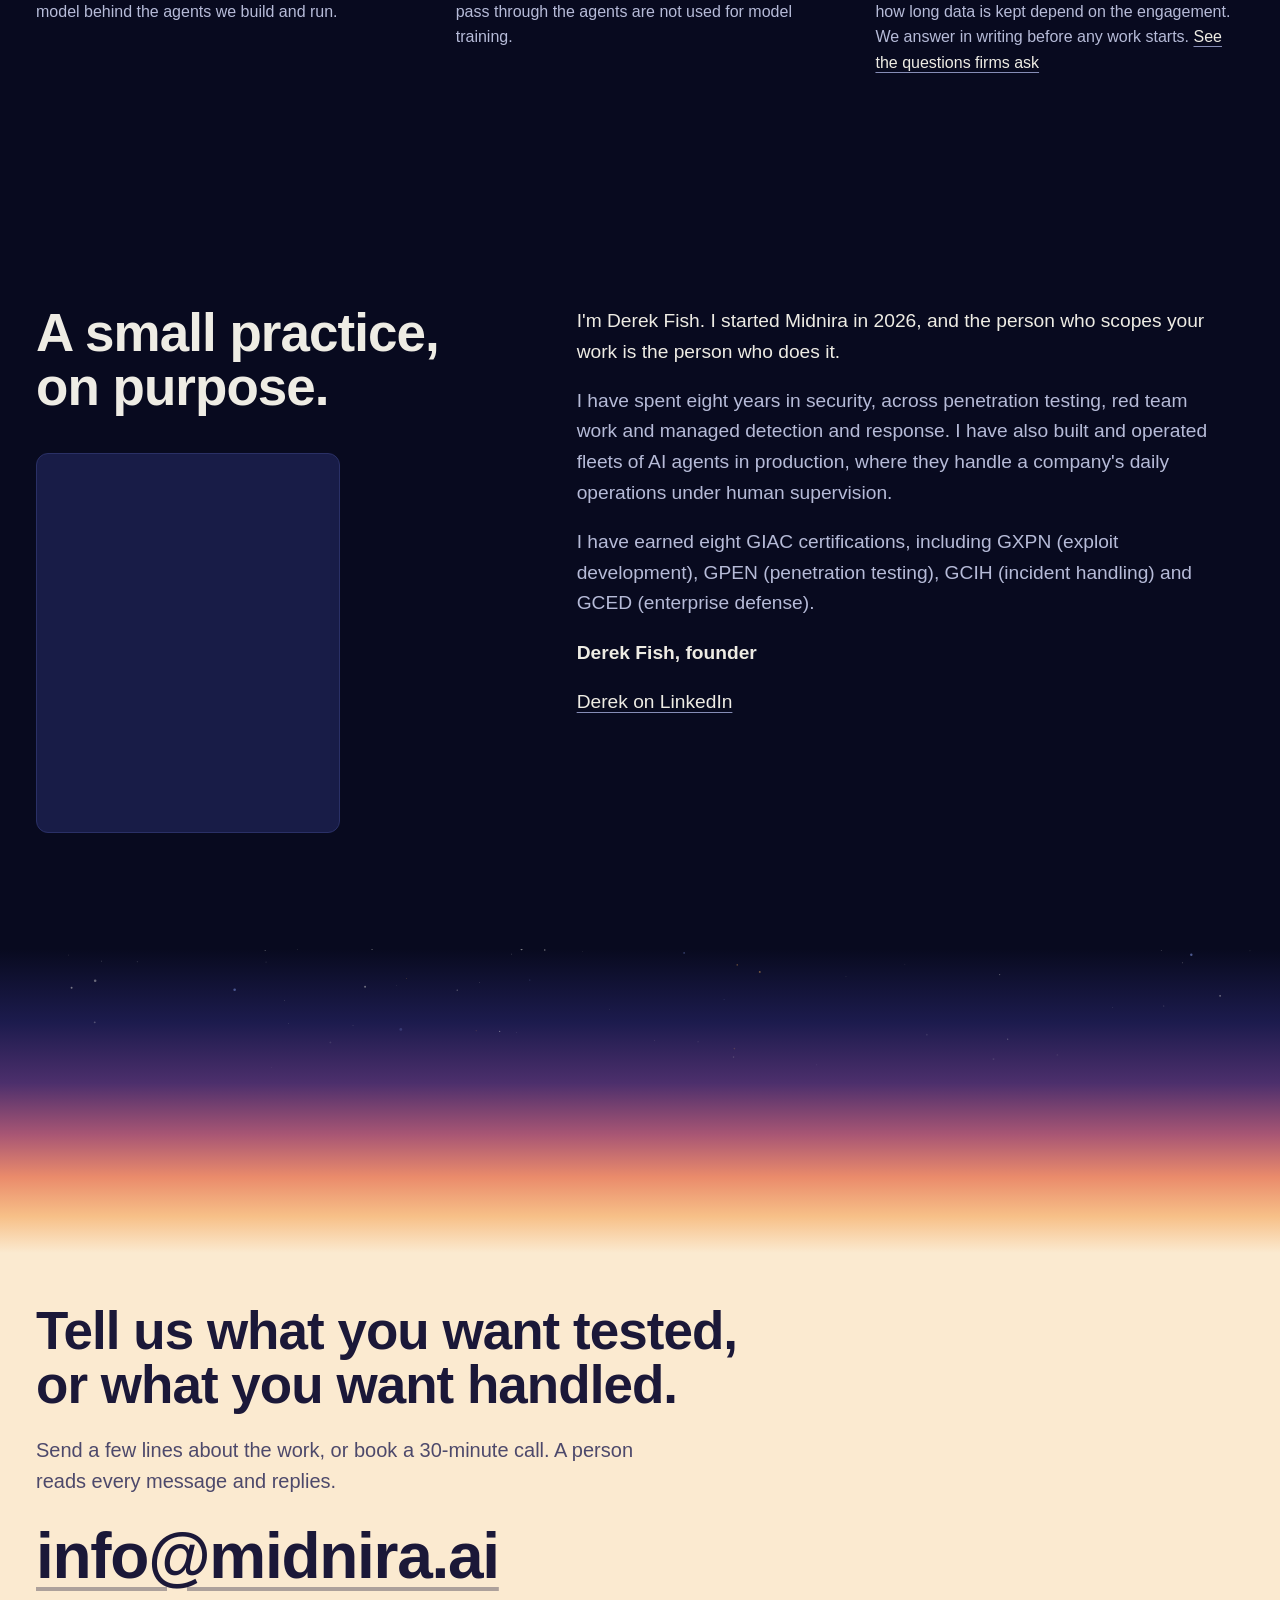
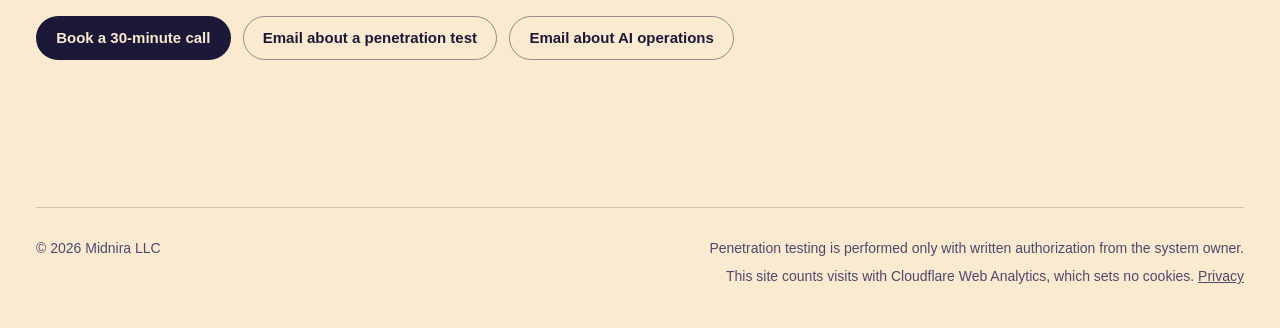
==== commit a717a4f2: "Put penetration testing ahead of AI operations across the site Penetration testing now comes first w" ====
--- a/index.html
+++ b/index.html
@@ -303,16 +303,6 @@
         <p>I'm Derek Fish. I started Midnira in 2026, and the person who scopes your work is the person who does it.</p>
         <p>I have spent eight years in security, across penetration testing, red team work and managed detection and response. I have also built and operated fleets of AI agents in production, where they handle a company's daily operations under human supervision.</p>
         <p>I have earned eight GIAC certifications, including GXPN (exploit development), GPEN (penetration testing), GCIH (incident handling) and GCED (enterprise defense).</p>
-        <ul class="badges" aria-label="The eight GIAC certifications Derek Fish has earned">
-          <li><img src="giac/gxpn.png" width="240" height="240" alt="GIAC Exploit Researcher and Advanced Penetration Tester (GXPN)" loading="lazy" decoding="async"></li>
-          <li><img src="giac/gpen.png" width="240" height="240" alt="GIAC Penetration Tester (GPEN)" loading="lazy" decoding="async"></li>
-          <li><img src="giac/gcih.png" width="240" height="240" alt="GIAC Certified Incident Handler (GCIH)" loading="lazy" decoding="async"></li>
-          <li><img src="giac/gced.png" width="240" height="240" alt="GIAC Certified Enterprise Defender (GCED)" loading="lazy" decoding="async"></li>
-          <li><img src="giac/gnfa.png" width="240" height="240" alt="GIAC Network Forensic Analyst (GNFA)" loading="lazy" decoding="async"></li>
-          <li><img src="giac/gcti.png" width="240" height="240" alt="GIAC Cyber Threat Intelligence (GCTI)" loading="lazy" decoding="async"></li>
-          <li><img src="giac/gpyc.png" width="240" height="240" alt="GIAC Python Coder (GPYC)" loading="lazy" decoding="async"></li>
-          <li><img src="giac/gasf.png" width="240" height="240" alt="GIAC Advanced Smartphone Forensics (GASF)" loading="lazy" decoding="async"></li>
-        </ul>
         <p class="sign">Derek Fish, founder</p>
         <p><a class="textlink" href="https://www.linkedin.com/in/derek-fish/" rel="me noopener">Derek on LinkedIn</a></p>
       </div>
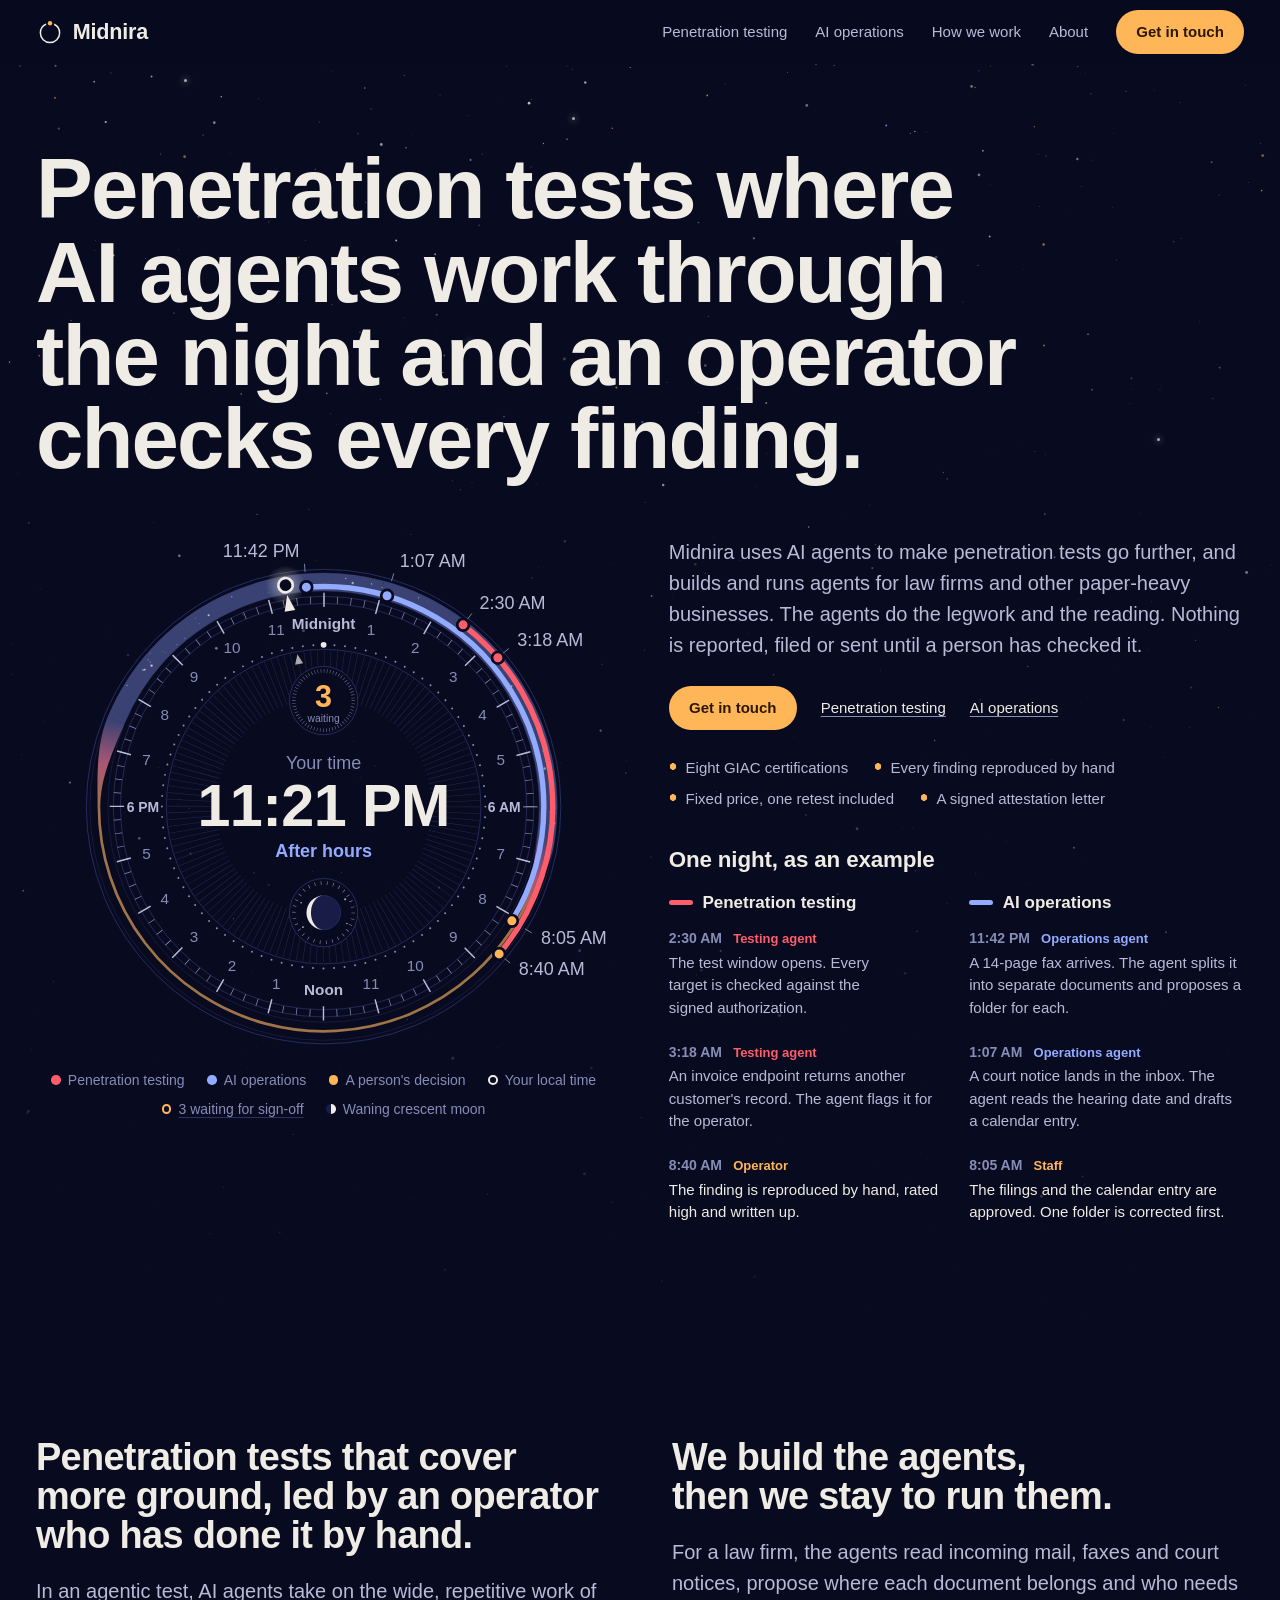
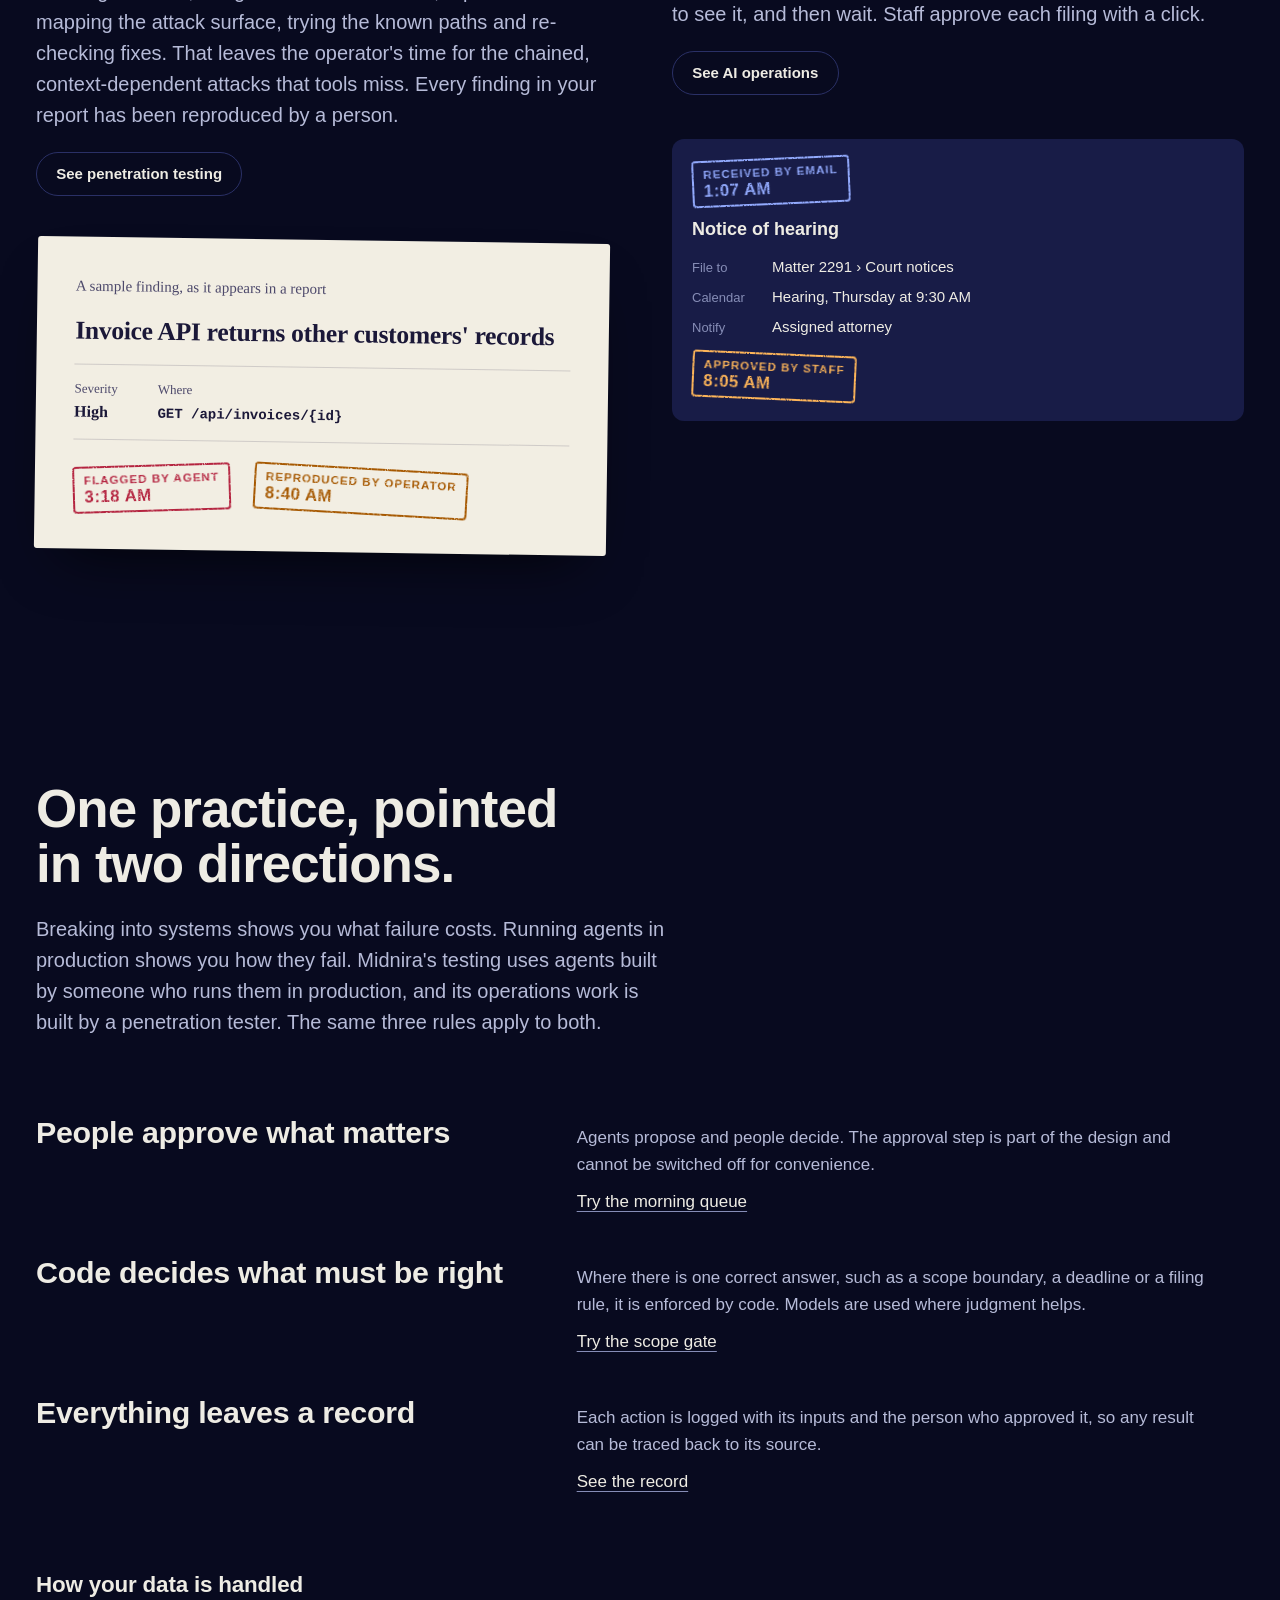
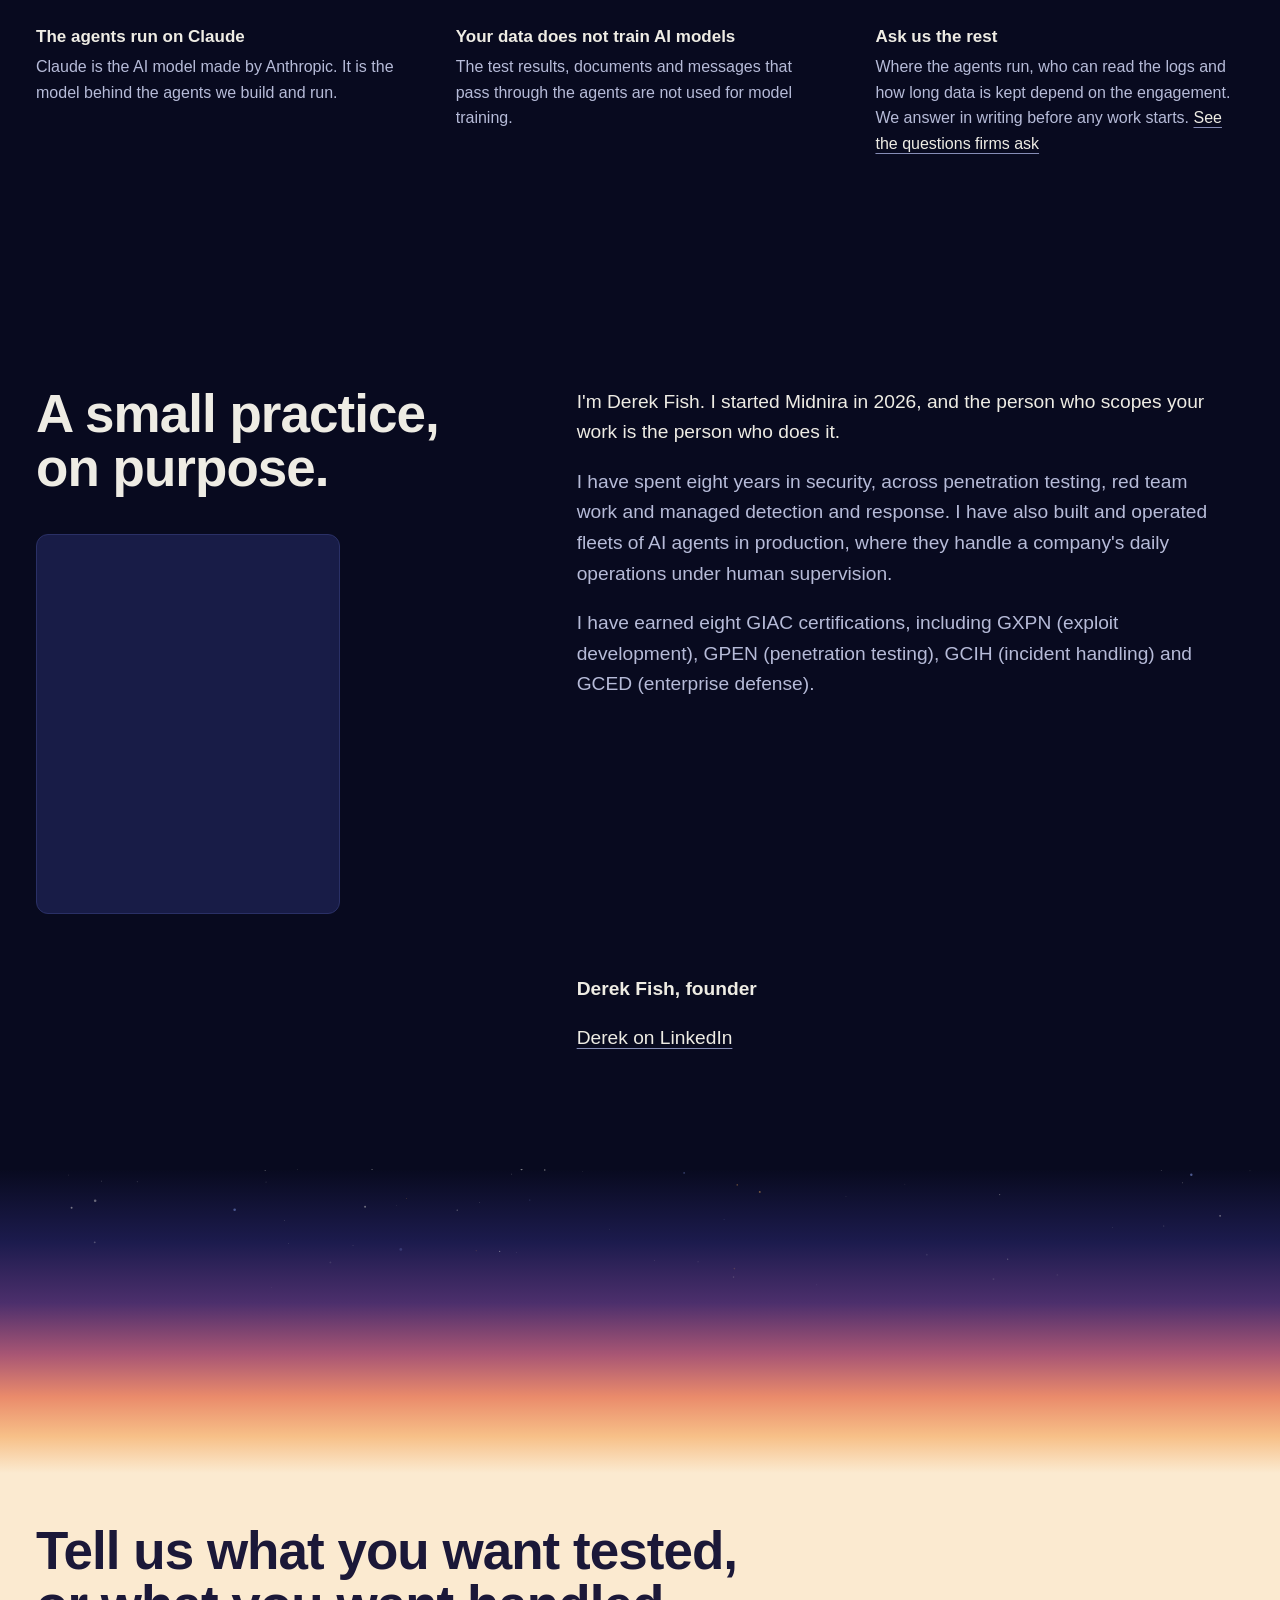
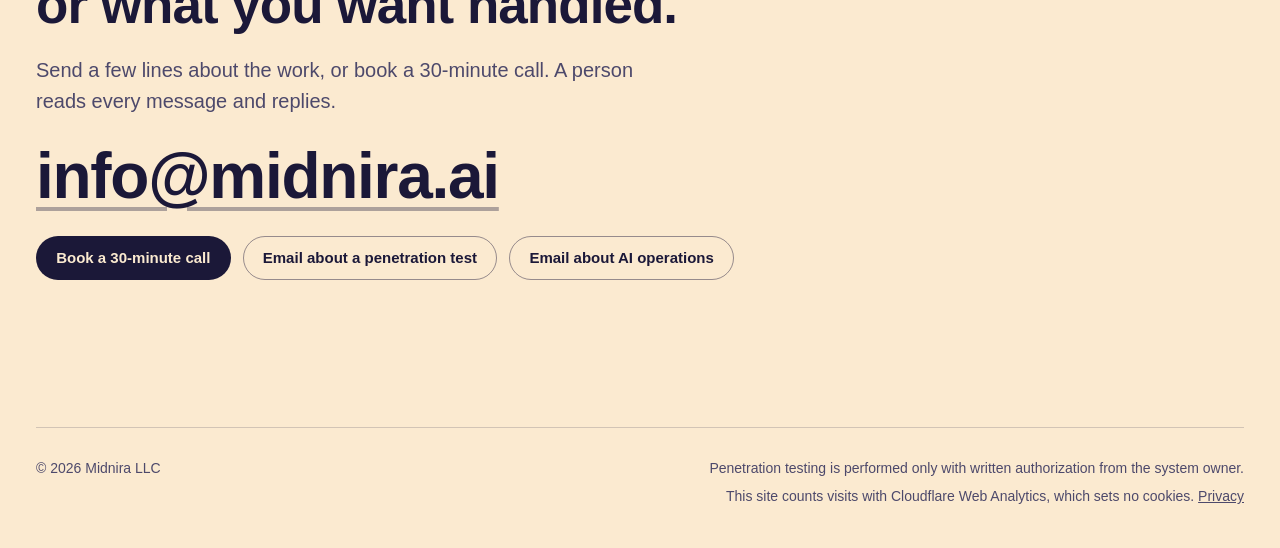
==== commit 27d26178: "Add AI application testing, named buyers, a starting price and a field note Penetration testing page" ====
--- a/index.html
+++ b/index.html
@@ -22,6 +22,30 @@
 <link rel="preconnect" href="https://fonts.gstatic.com" crossorigin>
 <link rel="stylesheet" href="https://fonts.googleapis.com/css2?family=Archivo:wdth,wght@62..125,300..800&family=Source+Serif+4:opsz,wght@8..60,400..700&display=swap">
 <link rel="stylesheet" href="site.css">
+<script type="application/ld+json">
+{
+  "@context": "https://schema.org",
+  "@type": "ProfessionalService",
+  "name": "Midnira",
+  "legalName": "Midnira LLC",
+  "url": "https://midnira.ai/",
+  "logo": "https://midnira.ai/favicon.png",
+  "image": "https://midnira.ai/og.png",
+  "description": "Midnira performs agent-assisted penetration tests led by a certified operator, and builds and runs supervised AI agents for law firms and other paper-heavy businesses.",
+  "email": "info@midnira.ai",
+  "areaServed": "US",
+  "founder": {
+    "@type": "Person",
+    "name": "Derek Fish",
+    "jobTitle": "Founder",
+    "sameAs": "https://www.linkedin.com/in/derek-fish/"
+  },
+  "makesOffer": [
+    { "@type": "Offer", "itemOffered": { "@type": "Service", "name": "Penetration testing", "url": "https://midnira.ai/penetration-testing" } },
+    { "@type": "Offer", "itemOffered": { "@type": "Service", "name": "AI operations", "url": "https://midnira.ai/ai-operations" } }
+  ]
+}
+</script>
 </head>
 <body>
 <a class="skip" href="#main">Skip to content</a>
@@ -67,6 +91,12 @@
               <a class="textlink" href="/ai-operations">AI operations</a>
             </span>
           </div>
+          <ul class="proof" aria-label="Penetration testing at a glance">
+            <li>Eight GIAC certifications</li>
+            <li>Every finding reproduced by hand</li>
+            <li>Fixed price, one retest included</li>
+            <li>A signed attestation letter</li>
+          </ul>
         </div>
 
         <figure class="dial-wrap">
@@ -303,6 +333,16 @@
         <p>I'm Derek Fish. I started Midnira in 2026, and the person who scopes your work is the person who does it.</p>
         <p>I have spent eight years in security, across penetration testing, red team work and managed detection and response. I have also built and operated fleets of AI agents in production, where they handle a company's daily operations under human supervision.</p>
         <p>I have earned eight GIAC certifications, including GXPN (exploit development), GPEN (penetration testing), GCIH (incident handling) and GCED (enterprise defense).</p>
+        <ul class="badges" aria-label="The eight GIAC certifications Derek Fish has earned">
+          <li><img src="giac/gxpn.png" width="240" height="240" alt="GIAC Exploit Researcher and Advanced Penetration Tester (GXPN)" loading="lazy" decoding="async"></li>
+          <li><img src="giac/gpen.png" width="240" height="240" alt="GIAC Penetration Tester (GPEN)" loading="lazy" decoding="async"></li>
+          <li><img src="giac/gcih.png" width="240" height="240" alt="GIAC Certified Incident Handler (GCIH)" loading="lazy" decoding="async"></li>
+          <li><img src="giac/gced.png" width="240" height="240" alt="GIAC Certified Enterprise Defender (GCED)" loading="lazy" decoding="async"></li>
+          <li><img src="giac/gnfa.png" width="240" height="240" alt="GIAC Network Forensic Analyst (GNFA)" loading="lazy" decoding="async"></li>
+          <li><img src="giac/gcti.png" width="240" height="240" alt="GIAC Cyber Threat Intelligence (GCTI)" loading="lazy" decoding="async"></li>
+          <li><img src="giac/gpyc.png" width="240" height="240" alt="GIAC Python Coder (GPYC)" loading="lazy" decoding="async"></li>
+          <li><img src="giac/gasf.png" width="240" height="240" alt="GIAC Advanced Smartphone Forensics (GASF)" loading="lazy" decoding="async"></li>
+        </ul>
         <p class="sign">Derek Fish, founder</p>
         <p><a class="textlink" href="https://www.linkedin.com/in/derek-fish/" rel="me noopener">Derek on LinkedIn</a></p>
       </div>
--- a/site.css
+++ b/site.css
@@ -297,6 +297,7 @@
 .split-wide-right { grid-template-columns: minmax(0, 5fr) minmax(0, 7fr); }
 
 .takes { display: grid; grid-template-columns: repeat(3, minmax(0, 1fr)); gap: 1.75rem clamp(1.5rem, 4vw, 3.5rem); }
+.takes-2 { grid-template-columns: repeat(2, minmax(0, 1fr)); }   /* four entries read better two by two */
 .pairs { display: grid; gap: 1.3rem; }
 .takes dt, .pairs dt { font-weight: 650; color: var(--moon); }
 .takes dd, .pairs dd { margin-top: .25rem; color: var(--mist); font-size: 1rem; }
@@ -622,7 +623,7 @@
 .role ul { display: grid; gap: .6rem; color: var(--mist); }
 
 /* The harness: what code decides, beside the code itself and its own output */
-#harness, #approval-gate, #record-chain { scroll-margin-top: 5rem; }
+#harness, #detection, #approval-gate, #record-chain { scroll-margin-top: 5rem; }
 /* Beside a long exhibit the text keeps pace with the code, where the screen is tall enough to hold it. */
 @media (min-width: 901px) and (min-height: 940px) { .split-follow > .block { position: sticky; top: 5.5rem; } }
 @media (min-width: 901px) { .split-code { grid-template-columns: minmax(0, 4fr) minmax(0, 8fr); } }
@@ -658,3 +659,33 @@
 @media (max-width: 900px) {
   .qa > div, .roles { grid-template-columns: minmax(0, 1fr); }
 }
+
+/* Four facts under the hero's buttons. Each is stated in full further down the site. */
+.proof { display: flex; flex-wrap: wrap; gap: .45rem 1.6rem; font-size: .9375rem; color: var(--mist); }
+.proof li { padding-left: 1.05rem; background: radial-gradient(circle at .25rem .7em, var(--lamp) 0 .19rem, transparent .22rem) no-repeat; }
+
+/* Three ways to test, side by side. On a narrow screen the table scrolls inside its own box. */
+.compare { overflow-x: auto; }
+.compare table { width: 100%; min-width: 42rem; border-collapse: collapse; table-layout: fixed; }
+.compare th, .compare td { padding: .95rem 1.5rem .95rem 0; border-top: 1px solid var(--rule); text-align: left; vertical-align: top; font-weight: 400; color: var(--mist); }
+.compare thead th, .compare thead td { border-top: 0; font-size: .875rem; color: var(--dim); }
+.compare thead td { width: 21%; }
+.compare tbody th { font-weight: 650; color: var(--moon); }
+.compare tr > :last-child { padding-right: 0; color: var(--moon); }
+.compare thead th:last-child { color: var(--lamp); }
+.compare tbody tr:last-child > * { border-bottom: 1px solid var(--rule); }
+@media (max-width: 640px) {   /* stacked: each row becomes a short list, and each cell names its column */
+  .compare table { min-width: 0; }
+  .compare thead { position: absolute; width: 1px; height: 1px; overflow: hidden; clip-path: inset(50%); }
+  .compare tr, .compare tbody th, .compare td { display: block; }
+  .compare tbody th { padding: 1.1rem 0 .3rem; }
+  .compare td { padding: .35rem 0; border-top: 0; }
+  .compare td::before { content: attr(data-l); display: block; font-size: .8125rem; color: var(--dim); }
+  .compare td:last-child { padding-bottom: 1.1rem; }
+  .compare tbody tr:last-child > * { border-bottom: 0; }
+  .compare tbody tr:last-child td:last-child { border-bottom: 1px solid var(--rule); }
+}
+
+/* A numbered list inside a text page (the field note). */
+.prose .repro { gap: .7rem; color: var(--mist); }
+.prose .repro strong { font-weight: 650; color: var(--moon); }
